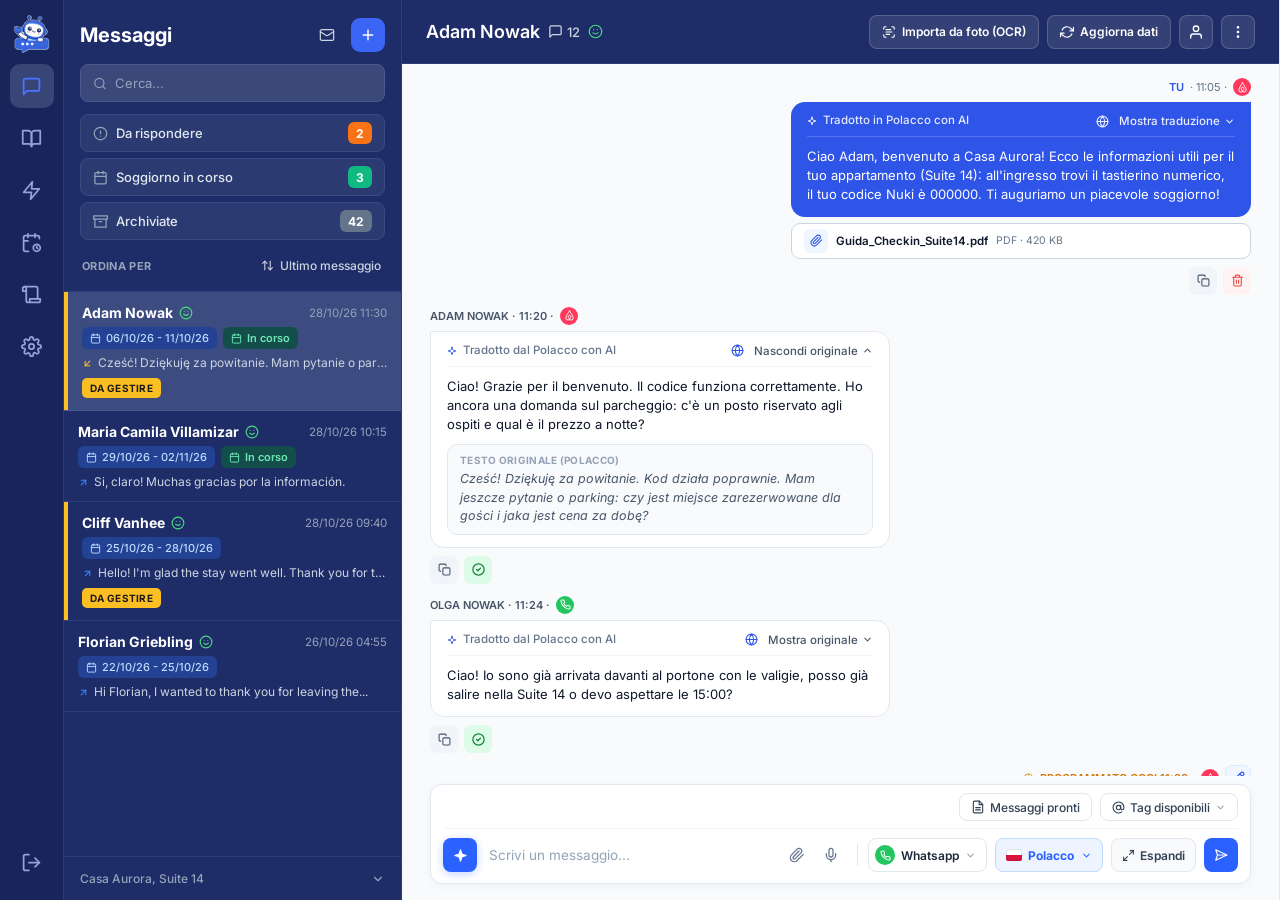
==== poc-antigravity-demo-standalone.html @ a0314c86 "Update mobile color system (dark navy headers + light lists + blue accents)" ====
<!DOCTYPE html>
<html lang="it">
<head>
  <meta charset="UTF-8" />
  <meta name="viewport" content="width=device-width, initial-scale=1.0" />
  <title>POC Antigravity · AI sui Messaggi (Fase 2) — Demo Figma 1:1</title>
  <link rel="preconnect" href="https://fonts.googleapis.com">
  <link rel="preconnect" href="https://fonts.gstatic.com" crossorigin>
  <link href="https://fonts.googleapis.com/css2?family=Inter:wght@400;500;600;700&display=swap" rel="stylesheet">
  <style>
:root {
  --font-sans: 'Inter', -apple-system, BlinkMacSystemFont, "Segoe UI", Roboto, sans-serif;
}

* {
  box-sizing: border-box;
  margin: 0;
  padding: 0;
  scrollbar-width: thin;
  scrollbar-color: rgba(148, 163, 184, 0.35) transparent;
}

*::-webkit-scrollbar {
  width: 5px;
  height: 5px;
}

*::-webkit-scrollbar-track {
  background: transparent;
}

*::-webkit-scrollbar-thumb {
  background: rgba(148, 163, 184, 0.35);
  border-radius: 999px;
}

*::-webkit-scrollbar-thumb:hover {
  background: rgba(148, 163, 184, 0.55);
}

body {
  font-family: var(--font-sans);
  background-color: #0F172A;
  color: #0F172A;
  height: 100vh;
  display: flex;
  flex-direction: column;
  overflow: hidden;
  -webkit-font-smoothing: antialiased;
}

button, input, textarea {
  font-family: inherit;
}

/* Top Demo Switcher Bar */
.demo-bar {
  height: 40px;
  background: #0B1120;
  border-bottom: 1px solid #1E293B;
  display: flex;
  align-items: center;
  justify-content: space-between;
  padding: 0 16px;
  color: #F8FAFC;
  font-size: 12px;
  flex-shrink: 0;
  z-index: 100;
}

.demo-bar-group {
  display: flex;
  align-items: center;
  gap: 8px;
}

.demo-seg {
  display: flex;
  background: #1E293B;
  padding: 2px;
  border-radius: 6px;
  gap: 2px;
}

.demo-btn {
  border: none;
  background: transparent;
  color: #94A3B8;
  font-size: 11px;
  font-weight: 600;
  padding: 4px 10px;
  border-radius: 5px;
  cursor: pointer;
  transition: all 0.15s;
}

.demo-btn:hover {
  color: #FFFFFF;
}

.demo-btn.active {
  background: #2457E6;
  color: #FFFFFF;
}

/* Main Stage */
.stage {
  flex: 1;
  display: flex;
  align-items: center;
  justify-content: center;
  background: #F8FAFC;
  overflow: hidden;
}

.stage.mobile-mode {
  background: #0F172A;
  padding: 16px;
}

/* Desktop Shell (100% faithful to 1919x911 Figma Frame) */
.figma-desktop {
  width: 100%;
  height: 100%;
  background: #FFFFFF;
  display: flex;
  flex-direction: row;
  overflow: hidden;
}

.stage.mobile-mode .figma-desktop {
  display: none;
}

/* Mobile Shell (390x844 exact Figma Frame) */
.figma-mobile {
  display: none;
  width: 390px;
  height: 844px;
  max-height: calc(100vh - 64px);
  background: #FFFFFF;
  border-radius: 24px;
  box-shadow: 0 24px 60px rgba(0, 0, 0, 0.5);
  overflow: hidden;
  flex-direction: column;
  border: 6px solid #1E293B;
  position: relative;
}

.stage.mobile-mode .figma-mobile {
  display: flex;
}

@media (max-width: 960px) {
  .demo-bar {
    padding: 0 10px;
  }
  .demo-bar-title {
    display: none;
  }
  .stage {
    background: #FFFFFF;
    padding: 0 !important;
  }
  .figma-desktop {
    display: none !important;
  }
  .figma-mobile {
    display: flex !important;
    width: 100%;
    height: 100%;
    max-height: none;
    border-radius: 0;
    border: none;
    box-shadow: none;
  }
}

/* =========================================================
   LEFT NAVIGATION RAIL (64px, #121C4E)
   ========================================================= */
.nav-rail {
  width: 64px;
  height: 100%;
  background: #18255B;
  border-right: 1px solid #2C3B75;
  padding: 12px 8px 16px 8px;
  display: flex;
  flex-direction: column;
  align-items: center;
  gap: 8px;
  flex-shrink: 0;
}

.nav-logo-box {
  width: 48px;
  height: 44px;
  display: flex;
  align-items: center;
  justify-content: center;
}

.nav-logo-img {
  width: 38px;
  height: 38px;
  object-fit: contain;
  display: block;
}

.nav-item {
  width: 44px;
  height: 44px;
  border-radius: 10px;
  border: 1px solid transparent;
  background: transparent;
  color: #93A2D8;
  display: flex;
  align-items: center;
  justify-content: center;
  cursor: pointer;
  transition: all 0.15s;
}

.nav-item:hover {
  background: rgba(255, 255, 255, 0.08);
  color: #FFFFFF;
}

.nav-item.active {
  background: #374577;
  border-color: transparent;
  color: #4D73FF;
}

.nav-spacer {
  flex: 1;
}

/* =========================================================
   COLUMN 1: LISTA MESSAGGI (338px / 312px, #1E2C68 PALETTE)
   ========================================================= */
.col-lista,
#mobScreenInbox {
  background: #1E2C68;
}

.col-lista {
  width: 338px;
  height: 100%;
  background: #1E2C68;
  border-right: 1px solid #2E3E7A;
  display: flex;
  flex-direction: column;
  flex-shrink: 0;
}

.header-lista {
  padding: 18px 16px 14px 16px;
  background: #1E2C68;
  border-bottom: 1px solid #2E3E7A;
  display: flex;
  flex-direction: column;
  gap: 12px;
  flex-shrink: 0;
}

.titolo-azioni {
  display: flex;
  align-items: center;
  gap: 8px;
}

.titolo-lista {
  font-size: 20px;
  font-weight: 700;
  color: #FFFFFF;
  flex: 1;
}

.btn-scarica-msg {
  width: 32px;
  height: 32px;
  border-radius: 8px;
  background: transparent;
  border: none;
  color: #CBD5E1;
  display: flex;
  align-items: center;
  justify-content: center;
  cursor: pointer;
  transition: all 0.15s;
}

.btn-scarica-msg:hover {
  background: rgba(255, 255, 255, 0.08);
  color: #FFFFFF;
}

.btn-nuovo-msg {
  width: 34px;
  height: 34px;
  border-radius: 9px;
  background: #3B66F5;
  border: none;
  color: #FFFFFF;
  display: flex;
  align-items: center;
  justify-content: center;
  cursor: pointer;
  transition: background 0.15s;
}

.btn-nuovo-msg:hover {
  background: #4C75FF;
}

.ricerca-box {
  height: 38px;
  background: #3A497A;
  border: 1px solid #4A5A8C;
  border-radius: 8px;
  padding: 0 12px;
  display: flex;
  align-items: center;
  gap: 8px;
  color: #94A3B8;
}

.ricerca-box input {
  border: none;
  background: transparent;
  outline: none;
  font-size: 13px;
  color: #F8FAFC;
  width: 100%;
}

.ricerca-box input::placeholder {
  color: #94A3B8;
}

.cartelle-stato {
  display: flex;
  flex-direction: column;
  gap: 6px;
}

.cartella-row {
  height: 38px;
  border-radius: 8px;
  padding: 0 12px;
  display: flex;
  align-items: center;
  gap: 8px;
  cursor: pointer;
  border: 1px solid #3A4B83;
  background: #2B3B72;
  color: #E2E8F0;
  width: 100%;
  text-align: left;
  transition: background 0.15s, border-color 0.15s;
}

.cartella-row svg {
  color: #94A3B8;
  flex-shrink: 0;
}

.cartella-row.in-corso {
  background: #2B3B72;
  border-color: #3A4B83;
  color: #E2E8F0;
}

.cartella-row.archiviate {
  background: #2B3B72;
  border-color: #3A4B83;
  color: #E2E8F0;
}

.cartella-row:hover {
  background: #33447E;
  border-color: #495B96;
}

.cartella-lbl {
  font-size: 13px;
  font-weight: 500;
  color: #E2E8F0;
  flex: 1;
}

.cartella-pill-amber {
  height: 22px;
  padding: 0 8px;
  border-radius: 6px;
  background: #F97316;
  color: #FFFFFF;
  font-size: 12px;
  font-weight: 700;
  display: inline-flex;
  align-items: center;
}

.cartella-pill-white {
  height: 22px;
  padding: 0 8px;
  border-radius: 6px;
  background: #10B981;
  color: #FFFFFF;
  font-size: 12px;
  font-weight: 700;
  display: inline-flex;
  align-items: center;
}

.cartella-pill-orange {
  height: 22px;
  padding: 0 8px;
  border-radius: 6px;
  background: #64748B;
  color: #FFFFFF;
  font-size: 12px;
  font-weight: 700;
  display: inline-flex;
  align-items: center;
}

.riga-ordina {
  display: flex;
  align-items: center;
  justify-content: space-between;
  gap: 6px;
  padding: 2px 2px 0 2px;
  color: #CBD5E1;
  position: relative;
}

.lbl-ordina {
  font-size: 11px;
  font-weight: 700;
  letter-spacing: 0.03em;
  color: #94A3B8;
  flex: 1;
}

.sort-dropdown-wrap {
  position: relative;
  display: inline-flex;
  align-items: center;
}

.sort-trigger-btn {
  display: inline-flex;
  align-items: center;
  gap: 6px;
  padding: 4px 8px;
  margin-right: -6px;
  border-radius: 6px;
  border: none;
  background: transparent;
  color: #CBD5E1;
  font-family: inherit;
  cursor: pointer;
  transition: background 0.15s ease, color 0.15s ease;
}

.sort-trigger-btn:hover {
  background: rgba(255, 255, 255, 0.08);
  color: #FFFFFF;
}

.sort-trigger-btn.open {
  background: #2563EB;
  color: #FFFFFF;
}

.sort-trigger-btn.open .val-ordina {
  color: #FFFFFF;
}

.val-ordina {
  font-size: 12px;
  font-weight: 500;
  color: inherit;
}

.sort-dropdown-menu {
  position: absolute;
  top: calc(100% + 6px);
  right: -6px;
  min-width: 196px;
  background: #FFFFFF;
  border-radius: 10px;
  padding: 6px;
  box-shadow: 0 10px 25px rgba(15, 23, 42, 0.25), 0 2px 6px rgba(15, 23, 42, 0.12);
  display: none;
  flex-direction: column;
  gap: 2px;
  z-index: 80;
}

.sort-dropdown-menu.open {
  display: flex;
}

.sort-dropdown-item {
  display: flex;
  align-items: center;
  gap: 10px;
  width: 100%;
  padding: 8px 10px;
  border: none;
  border-radius: 7px;
  background: transparent;
  color: #1E293B;
  font-family: inherit;
  font-size: 13px;
  font-weight: 500;
  text-align: left;
  cursor: pointer;
  transition: background 0.12s ease;
}

.sort-dropdown-item:hover {
  background: #F1F5F9;
}

.sort-dropdown-item.active {
  background: #F8FAFC;
  font-weight: 600;
}

.sort-item-icon {
  flex-shrink: 0;
}

/* Elenco Conversazioni */
.elenco-conv {
  flex: 1;
  overflow-y: auto;
  display: flex;
  flex-direction: column;
  background: #1E2C68;
  scrollbar-width: thin;
  scrollbar-color: rgba(148, 163, 184, 0.35) transparent;
}

.elenco-conv::-webkit-scrollbar {
  width: 5px;
}

.elenco-conv::-webkit-scrollbar-track {
  background: transparent;
}

.elenco-conv::-webkit-scrollbar-thumb {
  background: rgba(148, 163, 184, 0.35);
  border-radius: 999px;
}

.elenco-conv::-webkit-scrollbar-thumb:hover {
  background: rgba(203, 213, 225, 0.52);
}

.conv-item {
  display: flex;
  flex-direction: row;
  background: #1E2C68;
  border-bottom: 1px solid #2E3E7A;
  cursor: pointer;
  transition: background 0.12s;
}

.conv-item:hover {
  background: #283772;
}

.conv-item.selected {
  background: #3C4B80;
  border-bottom-color: #485991;
}

.conv-item.linked {
  background: #19265C;
}

.conv-item.linked:hover {
  background: #24336C;
}

.conv-item.linked.selected {
  background: #3C4B80;
}

.barra-accento {
  width: 4px;
  background: #3B63FB;
  flex-shrink: 0;
}

.barra-accento.gialla {
  background: #FBBF24;
}

.conv-attesa-row {
  display: flex;
  align-items: center;
  margin-top: 2px;
}

.pill-attesa-risposta {
  display: inline-flex;
  align-items: center;
  height: 20px;
  padding: 0 8px;
  border-radius: 5px;
  background: #FBBF24;
  color: #1E1B18;
  font-size: 10px;
  font-weight: 700;
  letter-spacing: 0.03em;
  text-transform: uppercase;
  white-space: nowrap;
}

.conv-body {
  flex: 1;
  padding: 12px 14px;
  display: flex;
  flex-direction: column;
  gap: 6px;
  min-width: 0;
}

.conv-top {
  display: flex;
  align-items: center;
  justify-content: space-between;
  gap: 8px;
}

.conv-nome-wrap {
  display: flex;
  align-items: center;
  gap: 6px;
  min-width: 0;
  flex: 1;
}

.conv-nome {
  font-size: 14px;
  font-weight: 700;
  color: #FFFFFF;
  white-space: nowrap;
  overflow: hidden;
  text-overflow: ellipsis;
}

.conv-sent-face {
  display: inline-flex;
  align-items: center;
  justify-content: center;
  color: #4ADE80;
  flex-shrink: 0;
}

.conv-sent-face svg {
  width: 14px;
  height: 14px;
}

.hdr-sentiment-face {
  display: inline-flex;
  align-items: center;
  justify-content: center;
  color: #16A34A;
  flex-shrink: 0;
}

.hdr-sentiment-face svg {
  width: 15px;
  height: 15px;
}

.conv-item.linked .conv-nome {
  font-size: 13px;
  font-weight: 600;
  color: #E2E8F0;
}

.conv-data {
  font-size: 11.5px;
  color: #94A3B8;
  flex-shrink: 0;
}

.conv-badges {
  display: flex;
  flex-wrap: wrap;
  align-items: center;
  gap: 6px;
}

.pill {
  height: 22px;
  padding: 0 8px;
  border-radius: 6px;
  font-size: 11px;
  font-weight: 600;
  display: inline-flex;
  align-items: center;
  gap: 5px;
  white-space: nowrap;
}

.pill.date {
  background: #244293;
  color: #BFDBFE;
  font-weight: 500;
}

.pill.checkin {
  background: #134E4A;
  color: #6EE7B7;
}

.pill.dagestire {
  background: #4E3820;
  color: #FCD34D;
  padding: 0 7px;
}

.pill.prio {
  background: #4E3820;
  color: #FCD34D;
  padding: 0 7px;
}

.pill.bozza {
  background: #1E3A8A;
  color: #93C5FD;
  padding: 0 7px;
}

.conv-prev {
  font-size: 12px;
  color: #CBD5E1;
  white-space: nowrap;
  overflow: hidden;
  text-overflow: ellipsis;
}

.prev-arrow {
  font-weight: 700;
  margin-right: 2px;
}

.prev-arrow.in {
  color: #FBBF24;
}

.prev-arrow.out {
  color: #3B82F6;
}

.bozza-prefix {
  color: #60A5FA;
  font-weight: 600;
  font-style: normal;
}

.bozza-preview-text {
  font-style: italic;
  color: #CBD5E1;
}

.footer-lista {
  padding: 14px 16px;
  border-top: 1px solid #2E3E7A;
  background: #1E2C68;
  color: #94A3B8;
  display: flex;
  align-items: center;
  gap: 8px;
  flex-shrink: 0;
}

.footer-struttura {
  font-size: 12px;
  font-weight: 500;
  color: #94A3B8;
  flex: 1;
}

.footer-arrivi {
  font-size: 12px;
  color: #94A3B8;
}

/* =========================================================
   COLUMN 2: THREAD CONVERSAZIONE (flex: 1, #F8FAFC)
   ========================================================= */
.col-thread {
  flex: 1;
  height: 100%;
  background: #F8FAFC;
  border-right: 1px solid #E2E8F0;
  display: flex;
  flex-direction: column;
  min-width: 0;
  position: relative;
}

.intestazione-thread {
  height: 64px;
  padding: 0 24px;
  background: #FFFFFF;
  border-bottom: 1px solid #E2E8F0;
  display: flex;
  align-items: center;
  justify-content: space-between;
  flex-shrink: 0;
}

.titolo-left {
  display: flex;
  align-items: center;
  gap: 8px;
}

.titolo-messaggi {
  font-size: 18px;
  font-weight: 600;
  color: #0F172A;
}

.contatore-msg {
  display: inline-flex;
  align-items: center;
  gap: 4px;
  font-size: 13px;
  font-weight: 500;
  color: #64748B;
}

.pill-header {
  height: 24px;
  padding: 0 10px;
  border-radius: 6px;
  font-size: 11px;
  font-weight: 600;
  display: inline-flex;
  align-items: center;
  gap: 5px;
}

.pill-header.sent {
  background: #DCF5E6;
  color: #15703D;
}

.pill-header.prio {
  background: #FFF2D6;
  color: #9A5B06;
}

.controlli-right {
  display: flex;
  align-items: center;
  gap: 8px;
}

.btn-top {
  height: 34px;
  padding: 0 12px;
  border-radius: 8px;
  border: 1px solid #E2E8F0;
  background: #FFFFFF;
  color: #1E293B;
  font-size: 12px;
  font-weight: 600;
  display: inline-flex;
  align-items: center;
  gap: 6px;
  cursor: pointer;
}

.btn-top.lang {
  background: #F8FAFC;
}

.btn-top.icon-only {
  width: 34px;
  padding: 0;
  justify-content: center;
}

/* Area Messaggi */
.area-messaggi {
  flex: 1;
  overflow-y: auto;
  padding: 14px 28px;
  display: flex;
  flex-direction: column;
  gap: 12px;
}

.blocco-msg {
  display: flex;
  flex-direction: column;
  gap: 6px;
  width: 100%;
}

.blocco-msg.host {
  align-items: flex-end;
}

.blocco-msg.guest {
  align-items: flex-start;
}

.meta-row {
  display: flex;
  align-items: center;
  gap: 6px;
  flex-wrap: wrap;
}

.meta-tu {
  font-size: 11px;
  font-weight: 600;
  color: #2E54E8;
}

.meta-ospite {
  font-size: 11px;
  font-weight: 600;
  color: #475569;
}

.meta-ora {
  font-size: 11px;
  color: #64748B;
}

.meta-ch {
  font-size: 11px;
  font-weight: 600;
  color: #64748B;
  display: inline-flex;
  align-items: center;
}

.meta-ch .bc-ch-circle {
  width: 18px;
  height: 18px;
}

.pill-msg {
  height: 20px;
  padding: 0 8px;
  border-radius: 6px;
  font-size: 10px;
  font-weight: 600;
  display: inline-flex;
  align-items: center;
  gap: 4px;
}

.pill-msg.cordiale {
  background: #EEF2FF;
  color: #2457E6;
}

.pill-msg.positivo {
  background: #DCF5E6;
  color: #15703D;
}

.pill-msg.tag-ai {
  background: #EEF2FF;
  border: 1px solid #C7D2FE;
  color: #2457E6;
}

.pill-msg.tag-man {
  background: #F1F5F9;
  border: 1px solid #CBD5E1;
  color: #475569;
  cursor: pointer;
}

.pill-msg.add-tag {
  background: #FFFFFF;
  border: 1px solid #CBD5E1;
  color: #64748B;
  padding: 0 7px;
  cursor: pointer;
}

/* Bolla Blu Host (fluida su monitor grandi) */
.bolla-blu-host {
  width: clamp(400px, 56%, 560px);
  max-width: 82%;
  padding: 12px 16px;
  background: #2E54E8;
  color: #FFFFFF;
  font-size: 13px;
  line-height: 1.48;
  border-radius: 14px 0px 14px 14px;
  display: flex;
  flex-direction: column;
  gap: 10px;
}

.bubble-main-text {
  font-size: 13px;
  line-height: 1.48;
}

/* Barra Traduzione Interna alla Bubble (Ospite / Host / Programmato) */
.bubble-trad-bar {
  display: flex;
  align-items: center;
  justify-content: space-between;
  gap: 8px;
  padding-bottom: 8px;
  font-size: 11.5px;
  line-height: 1.2;
}

.bubble-trad-bar.guest,
.bubble-trad-bar.sched {
  border-bottom: 1px solid #F1F5F9;
  color: #64748B;
}

.bubble-trad-bar.host {
  border-bottom: 1px solid rgba(255, 255, 255, 0.18);
  color: rgba(255, 255, 255, 0.88);
}

.bubble-trad-bar-left {
  display: inline-flex;
  align-items: center;
  gap: 6px;
  font-weight: 500;
  min-width: 0;
}

.bubble-trad-sparkle {
  display: inline-flex;
  align-items: center;
  justify-content: center;
  flex-shrink: 0;
}

.bubble-trad-sparkle.guest {
  color: #2E54E8;
}

.bubble-trad-bar.host .bubble-trad-sparkle {
  color: #FFFFFF;
}

.bubble-trad-icon-trigger {
  position: relative;
  display: inline-flex;
  align-items: center;
  gap: 4px;
  padding: 3px 6px;
  border-radius: 6px;
  cursor: pointer;
  transition: background 0.15s ease;
  outline: none;
}

.bubble-trad-icon-trigger.guest {
  color: #2E54E8;
  background: #EEF2FF;
}

.bubble-trad-icon-trigger.guest:hover {
  background: #E0E7FF;
}

.bubble-trad-icon-trigger.host {
  color: #FFFFFF;
  background: rgba(255, 255, 255, 0.16);
}

.bubble-trad-icon-trigger.host:hover {
  background: rgba(255, 255, 255, 0.24);
}

.bubble-trad-lang-ico {
  display: inline-flex;
  align-items: center;
  justify-content: center;
}

.bubble-trad-lang-ico svg {
  width: 13px;
  height: 13px;
}

.bubble-trad-tooltip {
  position: absolute;
  bottom: calc(100% + 7px);
  left: 0;
  white-space: nowrap;
  padding: 5px 10px;
  border-radius: 7px;
  background: #0F172A;
  color: #FFFFFF;
  font-size: 11.5px;
  font-weight: 500;
  line-height: 1.2;
  box-shadow: 0 6px 16px rgba(15, 23, 42, 0.22);
  opacity: 0;
  visibility: hidden;
  transform: translateY(3px);
  transition: opacity 0.15s ease, transform 0.15s ease, visibility 0.15s ease;
  pointer-events: none;
  z-index: 40;
}

.bubble-trad-tooltip::after {
  content: '';
  position: absolute;
  top: 100%;
  left: 12px;
  border-width: 4px;
  border-style: solid;
  border-color: #0F172A transparent transparent transparent;
}

.bubble-trad-icon-trigger:hover .bubble-trad-tooltip,
.bubble-trad-icon-trigger:focus .bubble-trad-tooltip {
  opacity: 1;
  visibility: visible;
  transform: translateY(0);
}

.bubble-trad-bar-right {
  display: inline-flex;
  align-items: center;
  gap: 10px;
  flex-shrink: 0;
}

.bubble-trad-lang-btn {
  display: inline-flex;
  align-items: center;
  gap: 4px;
  background: transparent;
  border: none;
  padding: 0;
  font-size: 11.5px;
  font-weight: 600;
  cursor: pointer;
}

.bubble-trad-lang-btn.guest {
  color: #2E54E8;
}

.bubble-trad-lang-btn.host {
  color: #FFFFFF;
  opacity: 0.92;
}

.bubble-trad-lang-btn:hover {
  text-decoration: underline;
}

.bubble-trad-toggle-btn {
  display: inline-flex;
  align-items: center;
  gap: 4px;
  background: transparent;
  border: none;
  padding: 0;
  font-size: 11.5px;
  font-weight: 500;
  cursor: pointer;
}

.bubble-trad-toggle-btn.guest {
  color: #475569;
}

.bubble-trad-toggle-btn.guest:hover {
  color: #0F172A;
}

.bubble-trad-toggle-btn.host {
  color: rgba(255, 255, 255, 0.9);
}

.bubble-trad-toggle-btn.host:hover {
  color: #FFFFFF;
}

/* Box interno Testo Originale / Traduzione dentro la Bubble */
.bubble-trad-box {
  border-radius: 10px;
  padding: 9px 12px;
  display: flex;
  flex-direction: column;
  gap: 4px;
}

.bubble-trad-box.guest {
  background: #F8FAFC;
  border: 1px solid #E2E8F0;
}

.bubble-trad-box.host {
  background: rgba(255, 255, 255, 0.13);
  border: 1px solid rgba(255, 255, 255, 0.22);
}

.bubble-trad-box-lbl {
  font-size: 10px;
  font-weight: 700;
  letter-spacing: 0.03em;
  text-transform: uppercase;
}

.bubble-trad-box.guest .bubble-trad-box-lbl {
  color: #94A3B8;
}

.bubble-trad-box.host .bubble-trad-box-lbl {
  color: rgba(255, 255, 255, 0.78);
}

.bubble-trad-box-txt {
  font-size: 12.5px;
  line-height: 1.45;
  font-style: italic;
}

.bubble-trad-box.guest .bubble-trad-box-txt {
  color: #475569;
}

.bubble-trad-box.host .bubble-trad-box-txt {
  color: rgba(255, 255, 255, 0.95);
}

/* Card Allegato Host */
.card-allegato-host {
  width: clamp(400px, 56%, 560px);
  max-width: 82%;
  height: 36px;
  padding: 0 12px;
  background: #FFFFFF;
  border: 1px solid #CBD5E1;
  border-radius: 9px;
  display: flex;
  align-items: center;
  gap: 8px;
}

.icona-file-box {
  width: 24px;
  height: 24px;
  border-radius: 6px;
  background: #EFF6FF;
  color: #2E54E8;
  display: flex;
  align-items: center;
  justify-content: center;
  flex-shrink: 0;
}

.info-allegato {
  display: flex;
  align-items: center;
  gap: 8px;
  flex: 1;
  min-width: 0;
}

.nome-file {
  font-size: 11.5px;
  font-weight: 600;
  color: #0F172A;
  white-space: nowrap;
  overflow: hidden;
  text-overflow: ellipsis;
}

.meta-file {
  font-size: 10.5px;
  color: #64748B;
  flex-shrink: 0;
}

.btn-scarica-pill {
  height: 22px;
  padding: 0 8px;
  border-radius: 6px;
  background: #F1F5F9;
  color: #334155;
  font-size: 10.5px;
  font-weight: 600;
  border: none;
  cursor: pointer;
  flex-shrink: 0;
}

/* Bolla Bianca Ospite */
.bolla-bianca-ospite {
  width: clamp(400px, 56%, 560px);
  max-width: 82%;
  padding: 12px 16px;
  background: #FFFFFF;
  border: 1px solid #E2E8F0;
  border-radius: 0px 14px 14px 14px;
  display: flex;
  flex-direction: column;
  gap: 10px;
}

.player-audio {
  height: 36px;
  padding: 0 10px;
  background: #F8FAFC;
  border: 1px solid #E2E8F0;
  border-radius: 8px;
  display: flex;
  align-items: center;
  gap: 10px;
}

.btn-play-audio {
  width: 24px;
  height: 24px;
  border-radius: 6px;
  background: #2E54E8;
  color: #FFFFFF;
  border: none;
  display: flex;
  align-items: center;
  justify-content: center;
  cursor: pointer;
  flex-shrink: 0;
}

.waveform-bars {
  flex: 1;
  height: 20px;
  display: flex;
  align-items: center;
  gap: 3px;
}

.w-bar {
  width: 3px;
  border-radius: 2px;
}

.durata-vocale {
  font-size: 11px;
  font-weight: 600;
  color: #475569;
}

.speed-pill {
  height: 20px;
  padding: 0 6px;
  border-radius: 4px;
  background: #E2E8F0;
  color: #334155;
  font-size: 10px;
  font-weight: 600;
  display: inline-flex;
  align-items: center;
}

.header-trascrizione {
  display: flex;
  align-items: center;
  gap: 5px;
  font-size: 10px;
  font-weight: 600;
  color: #4F46E5;
}

.testo-ospite-orig {
  font-size: 13px;
  color: #0F172A;
  line-height: 1.48;
}

/* Blocco Msg 3 Programmato */
.bolla-programmata {
  width: clamp(400px, 56%, 560px);
  max-width: 82%;
  padding: 12px 16px;
  background: #FFFFFF;
  border: 1px solid #C7D2FE;
  border-radius: 14px 0px 14px 14px;
  font-size: 13px;
  color: #1E293B;
  line-height: 1.48;
  display: flex;
  flex-direction: column;
  gap: 10px;
}

.msg-bottom-actions {
  display: flex;
  align-items: center;
  gap: 6px;
  margin-top: 2px;
}

.btn-msg-action {
  width: 28px;
  height: 28px;
  border-radius: 7px;
  border: none;
  background: transparent;
  display: inline-flex;
  align-items: center;
  justify-content: center;
  cursor: pointer;
  padding: 0;
  transition: background 0.15s ease, color 0.15s ease;
}

.btn-msg-action.copy {
  background: #F1F5F9;
  color: #475569;
}

.btn-msg-action.copy:hover {
  background: #E2E8F0;
  color: #334155;
}

.btn-msg-action.read-toggle {
  background: #DCFCE7;
  color: #15803D;
}

.btn-msg-action.read-toggle:hover {
  background: #BBF7D0;
  color: #166534;
}

.btn-msg-action.read-pill {
  width: auto;
  height: 24px;
  padding: 0 9px;
  border-radius: 6px;
  background: #ECFDF5;
  color: #15803D;
  font-size: 12px;
  font-weight: 500;
  gap: 5px;
}

.btn-msg-action.read-pill:hover {
  background: #DCFCE7;
  color: #166534;
}

.btn-msg-action.delete {
  background: #FEF2F2;
  color: #EF4444;
}

.btn-msg-action.delete:hover {
  background: #FEE2E2;
  color: #DC2626;
}

/* =========================================================
   COLUMN 3: PANNELLO AI · SIDER DESTRO (395px -> 470px su monitor grandi)
   ========================================================= */
.col-sider-ai {
  width: clamp(400px, 27vw, 470px);
  height: 100%;
  background: #FFFFFF;
  display: flex;
  flex-direction: column;
  flex-shrink: 0;
  overflow-y: auto;
}

.sider-section {
  padding: 12px 20px;
  border-bottom: 1px solid #E2E8F0;
  display: flex;
  flex-direction: column;
  gap: 8px;
  flex-shrink: 0;
}

.sider-sec-header {
  display: flex;
  align-items: center;
  gap: 12px;
  cursor: pointer;
  user-select: none;
  padding: 2px 4px;
  margin: -2px -4px;
  border-radius: 8px;
  transition: background 0.12s;
}

.sider-sec-header:hover {
  background: #F8FAFC;
}

.icon-badge {
  width: 36px;
  height: 36px;
  border-radius: 8px;
  display: flex;
  align-items: center;
  justify-content: center;
  flex-shrink: 0;
}

.icon-badge.sm {
  width: 32px;
  height: 32px;
}

.icon-badge.indigo {
  background: #EEF2FF;
  color: #4F46E5;
}

.icon-badge.amber {
  background: #FEF3C7;
  color: #9A5B06;
}

.icon-badge.sky {
  background: #E0F2FE;
  color: #0284C7;
}

.sec-texts {
  flex: 1;
  min-width: 0;
  display: flex;
  flex-direction: column;
  gap: 2px;
}

.sec-title {
  font-size: 12px;
  font-weight: 600;
  color: #1E293B;
}

.sec-sub {
  font-size: 12px;
  color: #64748B;
  white-space: nowrap;
  overflow: hidden;
  text-overflow: ellipsis;
}

.pill-conferma {
  height: 24px;
  padding: 0 10px;
  border-radius: 6px;
  background: #FEF3C7;
  color: #D97706;
  font-size: 11px;
  font-weight: 600;
  display: inline-flex;
  align-items: center;
}

.pill-green {
  height: 22px;
  padding: 0 8px;
  border-radius: 6px;
  background: #DCFCE7;
  color: #15803D;
  font-size: 11px;
  font-weight: 600;
  display: inline-flex;
  align-items: center;
}

.pill-sky {
  height: 24px;
  padding: 0 10px;
  border-radius: 6px;
  background: #E0F2FE;
  color: #0284C7;
  font-size: 12px;
  font-weight: 600;
  display: inline-flex;
  align-items: center;
}

/* Card Riassunto Consegne (#F8FAFC) */
.card-riassunto-consegne {
  padding: 12px 14px;
  background: #F8FAFC;
  border: 1px solid #E2E8F0;
  border-radius: 10px;
  display: flex;
  flex-direction: column;
  gap: 8px;
}

.riga-motivo {
  font-size: 12.5px;
  font-weight: 600;
  color: #0F172A;
  line-height: 1.4;
}

.riga-contesto {
  display: flex;
  align-items: center;
  gap: 6px;
  font-size: 11.5px;
  color: #64748B;
  line-height: 1.35;
}

.contesto-icon {
  display: inline-flex;
  align-items: center;
  justify-content: center;
  color: #4F46E5;
  flex-shrink: 0;
}

.pill-azione-suggerita {
  height: 30px;
  padding: 0 10px;
  margin-top: 2px;
  background: #EEF2FF;
  border: 1px solid #E0E7FF;
  border-radius: 7px;
  color: #4F46E5;
  font-size: 11.5px;
  font-weight: 600;
  display: flex;
  align-items: center;
  justify-content: space-between;
  gap: 8px;
  cursor: pointer;
  transition: all 0.15s ease;
}

.pill-azione-suggerita:hover {
  background: #E0E7FF;
  border-color: #C7D2FE;
  color: #4338CA;
}

.pill-azione-left {
  display: flex;
  align-items: center;
  gap: 6px;
  min-width: 0;
  overflow: hidden;
  text-overflow: ellipsis;
  white-space: nowrap;
}

.pill-azione-arrow {
  display: inline-flex;
  align-items: center;
  opacity: 0.75;
  flex-shrink: 0;
  transition: transform 0.15s ease, opacity 0.15s ease;
}

.pill-azione-suggerita:hover .pill-azione-arrow {
  transform: translateX(2px);
  opacity: 1;
}

.div-card {
  height: 1px;
  background: #E2E8F0;
  margin: 2px 0;
}

.riga-autonomia {
  display: flex;
  align-items: center;
  justify-content: space-between;
  gap: 8px;
  font-size: 11px;
  font-weight: 500;
  color: #475569;
}

.autonomia-meta {
  display: flex;
  align-items: center;
  gap: 6px;
  min-width: 0;
}

.badge-autonomia-pct {
  padding: 2px 6px;
  background: #E2E8F0;
  color: #334155;
  border-radius: 4px;
  font-size: 10.5px;
  font-weight: 600;
  letter-spacing: 0.01em;
}

.autonomia-sub {
  color: #64748B;
  font-size: 11px;
  white-space: nowrap;
  overflow: hidden;
  text-overflow: ellipsis;
}

.autonomia-toggle-wrap {
  display: flex;
  align-items: center;
  gap: 6px;
  color: #64748B;
  cursor: pointer;
  user-select: none;
  flex-shrink: 0;
}

.switch-off {
  width: 30px;
  height: 18px;
  background: #CBD5E1;
  border-radius: 999px;
  padding: 2px;
  display: flex;
  align-items: center;
  cursor: pointer;
  transition: background 0.15s;
}

.switch-off.on {
  background: #2457E6;
  justify-content: flex-end;
}

.switch-thumb {
  width: 14px;
  height: 14px;
  background: #FFFFFF;
  border-radius: 999px;
}

.riga-fonti-kb {
  padding: 6px 10px;
  background: #F8FAFC;
  border: 1px solid #E2E8F0;
  border-radius: 6px;
  display: flex;
  align-items: center;
  justify-content: space-between;
  gap: 6px;
}

.txt-fonte-kb {
  font-size: 11px;
  font-weight: 600;
  color: #475569;
}

.btn-nuova-faq {
  height: 20px;
  padding: 0 6px;
  background: #FFFFFF;
  border: 1px solid #BBF7D0;
  border-radius: 6px;
  color: #15803D;
  font-size: 10px;
  font-weight: 600;
  cursor: pointer;
}

/* Lista Messaggi Pronti (Cards MP) */
.lista-mp-wrap {
  display: flex;
  gap: 6px;
}

.colonna-cards-mp {
  flex: 1;
  display: flex;
  flex-direction: column;
  gap: 6px;
  max-height: 168px;
  overflow-y: auto;
  padding-right: 4px;
}

.card-mp {
  min-height: 36px;
  padding: 6px 12px;
  background: #FFFFFF;
  border: 1px solid #FDE68A;
  border-radius: 8px;
  display: flex;
  align-items: center;
  gap: 8px;
  font-size: 12px;
  font-weight: 500;
  color: #78350F;
  cursor: pointer;
  transition: background 0.12s, border-color 0.12s;
  flex-shrink: 0;
}

.card-mp:hover {
  background: #FFFBEB;
  border-color: #F59E0B;
}

.dot-amber {
  width: 7px;
  height: 7px;
  border-radius: 999px;
  background: #F59E0B;
  flex-shrink: 0;
}

.scrollbar-mp {
  width: 4px;
  height: 74px;
  background: #F1F5F9;
  border-radius: 999px;
  display: flex;
  flex-direction: column;
}

.thumb-mp {
  width: 4px;
  height: 36px;
  background: #CBD5E1;
  border-radius: 999px;
}

/* Chip Tag Risolti */
.chip-tag-row {
  display: flex;
  flex-wrap: wrap;
  gap: 6px;
}

.chip-pms {
  height: 24px;
  padding: 0 8px;
  background: #F0F9FF;
  border: 1px solid #BAE6FD;
  border-radius: 6px;
  color: #0369A1;
  font-size: 11px;
  font-weight: 500;
  display: inline-flex;
  align-items: center;
  cursor: pointer;
}

.chip-pms:hover {
  background: #E0F2FE;
}

/* Sezione Modifica Risposta (Frame A & B) */
.sezione-modifica {
  flex: 1 0 auto;
  padding: 14px 20px;
  display: flex;
  flex-direction: column;
  gap: 10px;
  flex-shrink: 0;
}

.header-modifica {
  display: flex;
  align-items: center;
  gap: 6px;
  min-height: 32px;
}

.header-modifica-title {
  display: flex;
  align-items: center;
  gap: 7px;
  flex: 1;
  min-width: 0;
  cursor: pointer;
  user-select: none;
}

.lbl-modifica {
  font-size: 13.5px;
  font-weight: 600;
  color: #1E293B;
  white-space: nowrap;
  overflow: hidden;
  text-overflow: ellipsis;
}

.chevron-modifica {
  color: #64748B;
  display: inline-flex;
  align-items: center;
  justify-content: center;
  cursor: pointer;
  padding: 4px;
  flex-shrink: 0;
}

.switch-modalita-editor {
  width: 100%;
  height: 32px;
  padding: 3px;
  background: #F1F5F9;
  border-radius: 8px;
  display: flex;
  align-items: center;
  gap: 4px;
}

.tab-modalita {
  flex: 1;
  height: 26px;
  padding: 0 6px;
  border-radius: 6px;
  border: none;
  background: transparent;
  font-size: 11px;
  font-weight: 500;
  color: #64748B;
  cursor: pointer;
  display: inline-flex;
  align-items: center;
  justify-content: center;
  white-space: nowrap;
  transition: all 0.14s ease;
}

.tab-modalita:hover {
  color: #1E293B;
}

.tab-modalita.active {
  background: #FFFFFF;
  color: #1E293B;
  font-weight: 600;
  box-shadow: 0 1px 2px rgba(15, 23, 42, 0.06);
}

.figma-mobile .switch-modalita-editor {
  height: 36px;
}

.figma-mobile .tab-modalita {
  height: 30px;
  font-size: 11.5px;
}

/* Box Azioni Generazione (Frame A) */
.box-azioni-gen {
  flex: 1;
  padding: 14px;
  background: #FFFFFF;
  border: 1px solid #E2E8F0;
  border-radius: 12px;
  display: flex;
  flex-direction: column;
  align-items: center;
  justify-content: center;
  gap: 8px;
}

.desc-gen {
  font-size: 13px;
  color: #64748B;
  text-align: center;
}

.btn-gen {
  width: 100%;
  height: 36px;
  border-radius: 8px;
  border: none;
  font-size: 13px;
  font-weight: 600;
  display: flex;
  align-items: center;
  justify-content: center;
  gap: 8px;
  cursor: pointer;
}

.btn-gen.primary {
  background: #2E54E8;
  color: #FFFFFF;
}

.btn-gen.sky {
  background: #0EA5E9;
  color: #FFFFFF;
}

.btn-gen.outline {
  background: #FFFFFF;
  border: 1px solid #E2E8F0;
  color: #1E293B;
}

.riga-vocale-allegati {
  width: 100%;
  display: flex;
  gap: 8px;
}

.btn-half {
  flex: 1;
  height: 36px;
  background: #F8FAFC;
  border: 1px solid #CBD5E1;
  border-radius: 8px;
  color: #1E293B;
  font-size: 12px;
  font-weight: 600;
  display: flex;
  align-items: center;
  justify-content: center;
  gap: 6px;
  cursor: pointer;
}

/* Modalità Scrivi Prompt / Istruzione (Frame A -> Prompt Mode) */
.box-prompt-mode {
  display: flex;
  flex-direction: column;
  gap: 10px;
}

.prompt-mode-banner {
  padding: 10px 14px;
  background: #F0F9FF;
  border: 1px solid #BAE6FD;
  border-radius: 10px;
  color: #0369A1;
  font-size: 12.5px;
  font-weight: 500;
  line-height: 1.42;
}

.prompt-mode-textarea {
  width: 100%;
  min-height: 112px;
  padding: 12px 14px;
  background: #FFFFFF;
  border: 1px solid #E2E8F0;
  border-radius: 10px;
  color: #0F172A;
  font-size: 13.5px;
  font-family: inherit;
  line-height: 1.48;
  resize: vertical;
  outline: none;
  transition: border-color 0.15s, box-shadow 0.15s;
}

.prompt-mode-textarea:focus {
  border-color: #7DD3FC;
  box-shadow: 0 0 0 3px rgba(14, 165, 233, 0.1);
}

.prompt-mode-textarea:disabled {
  background: #F8FAFC;
  color: #475569;
}

.prompt-mode-actions {
  display: flex;
  align-items: center;
  gap: 10px;
}

.btn-prompt-generate {
  height: 38px;
  padding: 0 16px;
  border-radius: 8px;
  border: none;
  background: #0EA5E9;
  color: #FFFFFF;
  font-size: 13px;
  font-weight: 600;
  display: inline-flex;
  align-items: center;
  justify-content: center;
  gap: 8px;
  cursor: pointer;
  transition: background 0.15s;
}

.btn-prompt-generate:hover:not(:disabled) {
  background: #0284C7;
}

.btn-prompt-generate.loading {
  background: #7DD3FC;
  cursor: wait;
}

.btn-prompt-cancel {
  height: 38px;
  padding: 0 16px;
  border-radius: 8px;
  border: 1px solid #E2E8F0;
  background: #FFFFFF;
  color: #0F172A;
  font-size: 13px;
  font-weight: 500;
  display: inline-flex;
  align-items: center;
  justify-content: center;
  cursor: pointer;
  transition: background 0.15s, border-color 0.15s;
}

.btn-prompt-cancel:hover:not(:disabled) {
  background: #F8FAFC;
  border-color: #CBD5E1;
}

@keyframes spinPromptLoader {
  from { transform: rotate(0deg); }
  to { transform: rotate(360deg); }
}

.spin-icon {
  animation: spinPromptLoader 0.8s linear infinite;
}

/* Frame B: Active Editor Styles */
.selettore-varianti {
  height: 28px;
  padding: 0 9px;
  background: #EEF2FF;
  border: 1px solid #C7D2FE;
  border-radius: 7px;
  color: #2E54E8;
  font-size: 11.5px;
  font-weight: 600;
  display: inline-flex;
  align-items: center;
  gap: 5px;
  cursor: pointer;
  user-select: none;
  white-space: nowrap;
  flex-shrink: 0;
}

.barra-toni {
  display: flex;
  align-items: center;
  justify-content: space-between;
  gap: 6px;
}

.toni-left {
  display: flex;
  align-items: center;
  gap: 6px;
}

.btn-tono {
  height: 28px;
  padding: 0 10px;
  border-radius: 6px;
  border: none;
  background: #F1F5F9;
  color: #475569;
  font-size: 11.5px;
  font-weight: 500;
  cursor: pointer;
  white-space: nowrap;
}

.btn-tono.active {
  background: #2E54E8;
  color: #FFFFFF;
  font-weight: 600;
}

.btn-migliora {
  height: 28px;
  padding: 0 10px;
  border-radius: 6px;
  border: none;
  background: #E0F2FE;
  color: #0284C7;
  font-size: 11.5px;
  font-weight: 600;
  display: inline-flex;
  align-items: center;
  gap: 5px;
  cursor: pointer;
  white-space: nowrap;
}

.card-editor-doppia {
  border: 1px solid #CBD5E1;
  border-radius: 12px;
  background: #FFFFFF;
  overflow: hidden;
  display: flex;
  flex-direction: column;
  flex-shrink: 0;
  transition: border-color 0.15s, box-shadow 0.15s;
}

.card-editor-doppia:focus-within {
  border-color: #93C5FD;
  box-shadow: 0 0 0 3px rgba(46, 84, 232, 0.08);
}

.blocco-italiano {
  padding: 12px 14px;
  display: flex;
  flex-direction: column;
  gap: 10px;
}

.header-it {
  display: flex;
  align-items: center;
  gap: 8px;
  padding-bottom: 8px;
  border-bottom: 1px solid #F1F5F9;
}

.lbl-it {
  font-size: 11px;
  font-weight: 600;
  color: #64748B;
  letter-spacing: 0.02em;
  flex: 1;
}

.pill-salvata {
  height: 20px;
  padding: 0 8px;
  background: #F1F5F9;
  border-radius: 6px;
  color: #475569;
  font-size: 10px;
  font-weight: 600;
  display: inline-flex;
  align-items: center;
  gap: 4px;
}

.tag-ok {
  font-size: 11px;
  font-weight: 600;
  color: #16A34A;
}

.testo-bozza-it {
  width: 100%;
  border: none;
  padding: 2px 0;
  background: transparent;
  outline: none;
  resize: none;
  font-size: 13.5px;
  line-height: 1.55;
  color: #0F172A;
  min-height: 150px;
  overflow-y: hidden;
  field-sizing: content;
}

.barra-allegati-editor {
  padding: 12px 16px;
  background: #F8FAFC;
  border-top: 1px solid #E2E8F0;
  display: flex;
  flex-direction: column;
  gap: 10px;
}

.card-file-allegato {
  height: 36px;
  padding: 0 12px;
  background: #FFFFFF;
  border: 1px solid #CBD5E1;
  border-radius: 8px;
  display: flex;
  align-items: center;
  justify-content: space-between;
}

.barra-feedback-bozza {
  padding: 8px 16px;
  background: #F8FAFC;
  border-top: 1px solid #E2E8F0;
  display: flex;
  align-items: center;
  gap: 8px;
  font-size: 11px;
  color: #64748B;
}

.barra-prompt-ai {
  min-height: 38px;
  padding: 5px 6px 5px 14px;
  background: #F8FAFC;
  border: 1px solid #E2E8F0;
  border-radius: 10px;
  display: flex;
  align-items: center;
  gap: 10px;
  flex-shrink: 0;
  transition: background 0.15s ease, border-color 0.15s ease, box-shadow 0.15s ease;
}

.barra-prompt-ai:focus-within {
  background: #FFFFFF;
  border-color: #6366F1;
  box-shadow: 0 0 0 3px rgba(99, 102, 241, 0.08);
}

.prompt-ai-icon {
  color: #4F46E5;
  display: inline-flex;
  align-items: center;
  justify-content: center;
  flex-shrink: 0;
}

.barra-prompt-ai input {
  flex: 1;
  border: none;
  background: transparent;
  outline: none;
  font-size: 12.5px;
  color: #0F172A;
}

.barra-prompt-ai input::placeholder {
  color: #64748B;
}

.btn-rigenera {
  height: 28px;
  padding: 0 11px;
  background: #EEF2FF;
  color: #4F46E5;
  border: 1px solid #C7D2FE;
  border-radius: 7px;
  font-size: 11.5px;
  font-weight: 600;
  display: inline-flex;
  align-items: center;
  gap: 5px;
  cursor: pointer;
  transition: all 0.15s ease;
  flex-shrink: 0;
}

.btn-rigenera:hover {
  background: #4F46E5;
  color: #FFFFFF;
  border-color: #4F46E5;
}

/* Footer Sider & Card Selettore Canale di Invio */
.footer-sider {
  padding: 12px 16px;
  border-top: 1px solid #E2E8F0;
  background: #FFFFFF;
  display: flex;
  flex-direction: column;
  gap: 10px;
  margin-top: auto;
  flex-shrink: 0;
}

.barra-lingua-invio {
  min-height: 40px;
  padding: 5px 6px 5px 14px;
  background: #F8FAFC;
  border: 1px solid #E2E8F0;
  border-radius: 10px;
  display: flex;
  align-items: center;
  justify-content: space-between;
  gap: 10px;
}

.lingua-invio-left {
  display: flex;
  align-items: center;
  gap: 9px;
}

.lingua-invio-icon {
  color: #4F46E5;
  display: inline-flex;
  align-items: center;
  justify-content: center;
  flex-shrink: 0;
}

.lingua-invio-text {
  font-size: 12.5px;
  font-weight: 400;
  color: #334155;
}

.lingua-invio-text strong {
  font-weight: 600;
  color: #0F172A;
}

.select-lingua-invio {
  height: 30px;
  padding: 0 28px 0 12px;
  border-radius: 7px;
  border: 1px solid #E2E8F0;
  background-color: #FFFFFF;
  background-image: url("data:image/svg+xml,%3Csvg xmlns='http://www.w3.org/2000/svg' width='12' height='12' viewBox='0 0 24 24' fill='none' stroke='%23475569' stroke-width='2' stroke-linecap='round' stroke-linejoin='round'%3E%3Cpolyline points='6 9 12 15 18 9'/%3E%3C/svg%3E");
  background-repeat: no-repeat;
  background-position: right 9px center;
  appearance: none;
  -webkit-appearance: none;
  font-family: inherit;
  font-size: 12.5px;
  font-weight: 500;
  color: #0F172A;
  outline: none;
  cursor: pointer;
  transition: border-color 0.15s, box-shadow 0.15s;
}

.select-lingua-invio:hover,
.select-lingua-invio:focus {
  border-color: #93C5FD;
}

.card-canale-invio {
  padding: 10px 12px;
  background: #FFFFFF;
  border: 1px solid #E2E8F0;
  border-radius: 10px;
  display: flex;
  flex-direction: column;
  gap: 8px;
}

.header-canale-invio {
  display: flex;
  align-items: center;
  gap: 8px;
}

.icon-plane-badge {
  width: 28px;
  height: 28px;
  border-radius: 50%;
  background: #EEF2FF;
  display: flex;
  align-items: center;
  justify-content: center;
  flex-shrink: 0;
}

.lbl-canale-invio {
  font-size: 12px;
  font-weight: 500;
  color: #475569;
}

.select-canale-box {
  width: 100%;
  height: 36px;
  padding: 0 12px;
  border-radius: 8px;
  border: 1px solid #CBD5E1;
  background: #F8FAFC;
  color: #0F172A;
  font-size: 12.5px;
  font-weight: 500;
  outline: none;
  cursor: pointer;
  transition: border-color 0.15s, background 0.15s;
}

.select-canale-box:hover,
.select-canale-box:focus {
  border-color: #93C5FD;
  background: #FFFFFF;
}

.avviso-conflitto {
  display: flex;
  align-items: center;
  gap: 6px;
  font-size: 11px;
  font-weight: 500;
  color: #B45309;
}

.riga-bottoni-invio {
  display: flex;
  align-items: center;
  gap: 8px;
}

.btn-programma {
  height: 38px;
  padding: 0 14px;
  background: #FFFFFF;
  border: 1px solid #CBD5E1;
  border-radius: 8px;
  color: #1E293B;
  font-size: 12px;
  font-weight: 600;
  display: inline-flex;
  align-items: center;
  gap: 6px;
  cursor: pointer;
}

.btn-invia-ora {
  height: 38px;
  padding: 0 16px;
  background: #2E54E8;
  border: none;
  border-radius: 8px;
  color: #FFFFFF;
  font-size: 12px;
  font-weight: 600;
  cursor: pointer;
}

/* =========================================================
   MOBILE SCREENS (390x844 exact Figma screens)
   ========================================================= */
.mob-screen {
  display: none;
  flex-direction: column;
  width: 100%;
  flex: 1;
  min-height: 0;
  overflow: hidden;
  position: relative;
}

.mob-screen.active {
  display: flex;
}

/* Mobile Slide-over Left Drawer & Scrim (1:27 Chat · Drawer navigazione aperto) */
.mob-drawer-scrim {
  position: absolute;
  inset: 0;
  background: rgba(15, 23, 42, 0.45);
  z-index: 50;
  opacity: 0;
  pointer-events: none;
  transition: opacity 0.22s ease;
}

.mob-drawer-scrim.open {
  opacity: 1;
  pointer-events: auto;
}

.mob-drawer {
  position: absolute;
  top: 0;
  bottom: 0;
  left: 0;
  width: calc(100% - 44px);
  max-width: calc(100% - 44px);
  height: 100%;
  background: #1E2C68;
  border-right: 1px solid #2E3E7A;
  box-shadow: 12px 0 32px rgba(15, 23, 42, 0.38);
  z-index: 60;
  display: flex;
  flex-direction: column;
  overflow: hidden;
  transform: translateX(-100%);
  pointer-events: none;
  transition: transform 0.24s cubic-bezier(0.22, 1, 0.36, 1);
}

.mob-drawer.open {
  transform: translateX(0);
  pointer-events: auto;
}

.mob-drawer-logo {
  width: 30px;
  height: 30px;
  object-fit: contain;
  flex-shrink: 0;
}

.mob-drawer .cartella-row,
.mob-drawer .ricerca-box {
  min-height: 38px !important;
  height: 38px;
}

.mob-drawer-bottom-bar {
  padding: 8px 8px !important;
  width: 100%;
  gap: 6px;
}

.mob-drawer-bottom-bar .mob-tab {
  font-size: 10px;
  min-height: 40px !important;
  gap: 2px;
}

.mob-drawer-bottom-bar .mob-tab-pill {
  width: 40px;
  height: 26px;
}

.mob-bottom-bar {
  padding: 8px 24px;
  background: #FFFFFF;
  border-top: 1px solid #E7EAF0;
  display: flex;
  flex-direction: column;
  align-items: center;
  gap: 8px;
  flex-shrink: 0;
}

.mob-tabs-row {
  width: 100%;
  display: flex;
  justify-content: space-between;
  align-items: center;
}

.mob-tab {
  flex: 1;
  display: flex;
  flex-direction: column;
  align-items: center;
  gap: 3px;
  background: transparent;
  border: none;
  cursor: pointer;
  color: #64748B;
  font-size: 11px;
  font-weight: 500;
}

.mob-tab-pill {
  width: 44px;
  height: 28px;
  border-radius: 8px;
  display: flex;
  align-items: center;
  justify-content: center;
}

.mob-tab.active {
  color: #2457E6;
}

.mob-tab.active .mob-tab-pill {
  background: #E8EEFF;
  color: #2457E6;
}

.home-indicator {
  width: 134px;
  height: 5px;
  background: #0F172A;
  border-radius: 100px;
}

/* =========================================================
   MOBILE TOUCH TARGET USABILITY & SPACING (390px viewports)
   ========================================================= */
.figma-mobile .sider-section,
.figma-mobile .sezione-modifica,
.figma-mobile .footer-sider {
  padding: 12px 16px;
}

.figma-mobile .btn-gen,
.figma-mobile .btn-half,
.figma-mobile .btn-programma,
.figma-mobile .btn-invia-ora,
.figma-mobile .cartella-row,
.figma-mobile .ricerca-box,
.figma-mobile .card-mp,
.figma-mobile .barra-prompt-ai {
  min-height: 44px !important;
}

.figma-mobile .btn-scarica-msg,
.figma-mobile .btn-nuovo-msg,
.figma-mobile .btn-top.icon-only {
  min-width: 40px !important;
  min-height: 40px !important;
}

.figma-mobile .btn-tono,
.figma-mobile .btn-migliora {
  height: 30px;
  padding: 0 10px;
}

.figma-mobile .selettore-varianti {
  height: 28px;
  padding: 0 9px;
}

.figma-mobile .chip-pms {
  min-height: 32px;
  padding: 0 10px;
}

.figma-mobile .sider-sec-header {
  min-height: 40px;
}

.figma-mobile .header-modifica {
  min-height: 34px;
}

.figma-mobile .btn-azione-sq {
  width: 36px;
  height: 36px;
}

.figma-mobile .mob-tab {
  min-height: 44px;
  justify-content: center;
}

/* Toast */
.toast {
  position: fixed;
  bottom: 20px;
  right: 20px;
  background: #121C4E;
  color: #FFFFFF;
  padding: 10px 16px;
  border-radius: 8px;
  font-size: 12px;
  font-weight: 600;
  box-shadow: 0 10px 25px rgba(0, 0, 0, 0.25);
  z-index: 9999;
  opacity: 0;
  transform: translateY(8px);
  pointer-events: none;
  transition: all 0.2s;
}

.toast.show {
  opacity: 1;
  transform: translateY(0);
}

/* =========================================================
   NEW FEATURES FROM POC SPEC & FIGMA (308:4043)
   ========================================================= */

/* 1. Filtri Rapidi Inbox (344:8713) */
.filtri-rapidi-inbox {
  display: flex;
  align-items: center;
  gap: 5px;
  flex-wrap: wrap;
}

.chip-filtro {
  height: 22px;
  padding: 0 8px;
  border-radius: 6px;
  font-size: 10.5px;
  font-weight: 600;
  border: 1px solid #E2E8F0;
  background: #F8FAFC;
  color: #475467;
  cursor: pointer;
  display: inline-flex;
  align-items: center;
  justify-content: center;
  transition: all 0.15s;
}

.chip-filtro.active {
  background: #2457E6;
  border-color: #2457E6;
  color: #FFFFFF;
}

.chip-filtro.unread {
  background: #EEF3FF;
  border-color: #C7D2FE;
  color: #2457E6;
}

.chip-filtro.airbnb {
  background: #FFF1F2;
  border-color: #FECDD3;
  color: #E11D48;
}

.chip-filtro.booking {
  background: #EFF6FF;
  border-color: #BFDBFE;
  color: #1D4ED8;
}

.chip-filtro.active.unread,
.chip-filtro.active.airbnb,
.chip-filtro.active.booking {
  background: #2457E6;
  border-color: #2457E6;
  color: #FFFFFF;
}

/* 2. Badge Canali sulle Card Conversazione */
.pill.ch-airbnb {
  background: #FFF1F2;
  border: 1px solid #FECDD3;
  color: #E11D48;
  padding: 0 6px;
  font-size: 10px;
}

.pill.ch-whatsapp {
  background: #ECFDF5;
  border: 1px solid #A7F3D0;
  color: #059669;
  padding: 0 6px;
  font-size: 10px;
}

.pill.ch-booking {
  background: #EFF6FF;
  border: 1px solid #BFDBFE;
  color: #1D4ED8;
  padding: 0 6px;
  font-size: 10px;
}

.pill.recensione-ai {
  background: #FEF3C7;
  border: 1px solid #FDE68A;
  color: #B45309;
  padding: 0 6px;
  font-size: 10px;
}

/* 3. Barra Scheda Soggiorno & Stato Aggancio PMS (345:8756) */
.barra-scheda-pms {
  padding: 8px 24px;
  background: #F8FAFC;
  border-bottom: 1px solid #E2E8F0;
  display: flex;
  align-items: center;
  justify-content: space-between;
  gap: 10px;
  flex-shrink: 0;
}

.barra-scheda-pms.mob {
  padding: 6px 12px;
  gap: 6px;
}

.info-soggiorno-left {
  display: flex;
  align-items: center;
  gap: 8px;
  min-width: 0;
  flex-wrap: wrap;
}

.badge-camera-pms {
  height: 22px;
  padding: 0 8px;
  background: #EEF3FF;
  border: 1px solid #C7D2FE;
  border-radius: 6px;
  color: #2457E6;
  font-size: 11px;
  font-weight: 600;
  display: inline-flex;
  align-items: center;
  gap: 4px;
  white-space: nowrap;
}

.txt-soggiorno-pms {
  font-size: 11px;
  font-weight: 500;
  color: #475467;
  white-space: nowrap;
  overflow: hidden;
  text-overflow: ellipsis;
}

.stato-aggancio-right {
  display: flex;
  align-items: center;
  gap: 6px;
  flex-shrink: 0;
}

.pill-aggancio-verificato {
  height: 22px;
  padding: 0 8px;
  background: #ECFDF3;
  border: 1px solid #A7F3D0;
  border-radius: 6px;
  color: #067647;
  font-size: 11px;
  font-weight: 600;
  display: inline-flex;
  align-items: center;
  gap: 4px;
  cursor: pointer;
}

.pill-aggancio-warning {
  height: 22px;
  padding: 0 8px;
  background: #FFFBEB;
  border: 1px solid #FDE68A;
  border-radius: 6px;
  color: #B45309;
  font-size: 11px;
  font-weight: 600;
  display: inline-flex;
  align-items: center;
  gap: 4px;
  cursor: pointer;
}

.btn-correggi-aggancio {
  height: 22px;
  padding: 0 8px;
  background: #FFFFFF;
  border: 1px solid #CBD5E1;
  border-radius: 6px;
  color: #344054;
  font-size: 11px;
  font-weight: 500;
  cursor: pointer;
  display: inline-flex;
  align-items: center;
  gap: 4px;
}

.btn-correggi-aggancio:hover {
  background: #F1F5F9;
}

/* 4. Evento di Sistema Hub & Nota Interna Operatore nel Thread (345:8782) */
.blocco-sistema-nota {
  width: 100%;
  display: flex;
  flex-direction: column;
  align-items: center;
  gap: 8px;
  margin: 2px 0;
}

.pill-evento-sistema {
  padding: 4px 12px;
  background: #F1F5F9;
  border: 1px solid #E2E8F0;
  border-radius: 999px;
  color: #475467;
  font-size: 11px;
  font-weight: 500;
  text-align: center;
  max-width: 100%;
}

.card-nota-interna {
  width: 100%;
  padding: 10px 14px;
  background: #FFFBEB;
  border: 1px dashed #F59E0B;
  border-radius: 10px;
  display: flex;
  flex-direction: column;
  gap: 4px;
}

.header-nota-interna {
  display: flex;
  align-items: center;
  justify-content: space-between;
  gap: 8px;
  flex-wrap: wrap;
}

.titolo-nota-interna {
  font-size: 11px;
  font-weight: 700;
  color: #B45309;
}

.ora-nota-interna {
  font-size: 11px;
  font-weight: 500;
  color: #92400E;
}

.testo-nota-interna {
  font-size: 12px;
  color: #78350F;
  line-height: 1.45;
}

/* 5. Regola Auto-Annullamento Programmazione & Popover Programma Invio (345:8804) */
.regola-auto-annulla {
  padding: 5px 8px;
  background: #F8FAFC;
  border: 1px solid #E2E8F0;
  border-radius: 6px;
  display: flex;
  align-items: center;
  justify-content: space-between;
  gap: 8px;
  font-size: 10.5px;
}

.lbl-auto-annulla {
  display: inline-flex;
  align-items: center;
  gap: 5px;
  color: #344054;
  font-weight: 500;
  cursor: pointer;
}

.select-canale-invio {
  color: #2457E6;
  font-weight: 600;
  cursor: pointer;
  background: transparent;
  border: none;
  font-size: 10.5px;
  padding: 0;
}

.popover-programma {
  padding: 10px 12px;
  background: #F8FAFC;
  border: 1px solid #CBD5E1;
  border-radius: 8px;
  display: flex;
  flex-direction: column;
  gap: 8px;
}

/* Componente Modale "Quando inviarlo" (Calendario + Ora + Preset) */
.modal-card.qi-modal,
.card-quando-inviarlo {
  max-width: 400px;
  padding: 20px 22px;
  background: #FFFFFF;
  border: 1px solid #E2E8F0;
  border-radius: 16px;
  box-shadow: 0 20px 45px rgba(15, 23, 42, 0.22);
  display: flex;
  flex-direction: column;
  gap: 14px;
}

.qi-header {
  display: flex;
  align-items: center;
  justify-content: space-between;
}

.qi-header-left {
  display: inline-flex;
  align-items: center;
  gap: 10px;
}

.qi-header-icon {
  width: 30px;
  height: 30px;
  border-radius: 8px;
  background: #EFF6FF;
  color: #3569FE;
  display: inline-flex;
  align-items: center;
  justify-content: center;
  flex-shrink: 0;
}

.qi-title {
  font-size: 15.5px;
  font-weight: 700;
  color: #0F172A;
  letter-spacing: -0.01em;
}

.qi-close {
  width: 30px;
  height: 30px;
  border-radius: 8px;
  border: 1px solid #E2E8F0;
  background: #F8FAFC;
  color: #64748B;
  display: inline-flex;
  align-items: center;
  justify-content: center;
  cursor: pointer;
  padding: 0;
  transition: all 0.15s;
}

.qi-close:hover {
  background: #F1F5F9;
  color: #0F172A;
  border-color: #CBD5E1;
}

.qi-presets {
  display: grid;
  grid-template-columns: repeat(3, 1fr);
  gap: 8px;
}

.qi-pill {
  height: 34px;
  padding: 0 8px;
  border-radius: 10px;
  border: 1px solid #E2E8F0;
  background: #F8FAFC;
  color: #334155;
  font-size: 12px;
  font-weight: 600;
  display: inline-flex;
  align-items: center;
  justify-content: center;
  white-space: nowrap;
  cursor: pointer;
  transition: all 0.15s;
}

.qi-pill:hover {
  border-color: #CBD5E1;
  background: #F1F5F9;
}

.qi-pill.active {
  border-color: #3569FE;
  background: #EFF6FF;
  color: #2557EB;
  font-weight: 600;
}

.qi-calendar-box {
  background: #F8FAFC;
  border: 1px solid #E2E8F0;
  border-radius: 12px;
  padding: 12px 14px;
  display: flex;
  flex-direction: column;
  gap: 10px;
}

.qi-month-nav {
  display: flex;
  align-items: center;
  justify-content: space-between;
  padding: 0 2px;
}

.qi-nav-arrow {
  width: 28px;
  height: 28px;
  border-radius: 8px;
  border: 1px solid #E2E8F0;
  background: #FFFFFF;
  color: #334155;
  font-size: 15px;
  font-weight: 600;
  display: inline-flex;
  align-items: center;
  justify-content: center;
  cursor: pointer;
  padding: 0;
  transition: all 0.15s;
}

.qi-nav-arrow:hover {
  background: #F1F5F9;
  border-color: #CBD5E1;
}

.qi-month-label {
  font-size: 13.5px;
  font-weight: 700;
  color: #0F172A;
}

.qi-weekdays {
  display: grid;
  grid-template-columns: repeat(7, 1fr);
  text-align: center;
  font-size: 11px;
  font-weight: 600;
  color: #64748B;
  padding-bottom: 2px;
}

.qi-days-grid {
  display: grid;
  grid-template-columns: repeat(7, 1fr);
  row-gap: 4px;
  column-gap: 4px;
}

.qi-day {
  height: 32px;
  border: 1px solid transparent;
  border-radius: 8px;
  background: transparent;
  color: #0F172A;
  font-size: 12.5px;
  font-weight: 500;
  display: flex;
  align-items: center;
  justify-content: center;
  cursor: pointer;
  transition: all 0.12s;
}

.qi-day.empty {
  pointer-events: none;
}

.qi-day.muted {
  color: #CBD5E1;
}

.qi-day.soft-bg {
  background: #E2E8F0;
  font-weight: 600;
}

.qi-day:hover:not(.empty) {
  background: #E2E8F0;
}

.qi-day.selected {
  border-color: #3569FE;
  background: #EFF6FF;
  color: #2557EB;
  font-weight: 700;
  box-shadow: 0 1px 2px rgba(53, 105, 254, 0.12);
}

.qi-time-row {
  display: flex;
  align-items: center;
  justify-content: space-between;
  gap: 10px;
  padding: 10px 14px;
  background: #F8FAFC;
  border: 1px solid #E2E8F0;
  border-radius: 12px;
}

.qi-time-label-wrap {
  display: inline-flex;
  align-items: center;
  gap: 7px;
}

.qi-time-label {
  font-size: 12.5px;
  font-weight: 600;
  color: #334155;
}

.qi-time-selects {
  display: inline-flex;
  align-items: center;
  gap: 6px;
}

.qi-clock-icon {
  color: #3569FE;
  display: inline-flex;
  align-items: center;
}

.qi-time-select {
  height: 34px;
  padding: 0 10px;
  border: 1px solid #CBD5E1;
  border-radius: 8px;
  background: #FFFFFF;
  color: #0F172A;
  font-size: 13px;
  font-weight: 600;
  cursor: pointer;
  outline: none;
}

.qi-time-select:focus {
  border-color: #3569FE;
}

.qi-time-colon {
  font-size: 14px;
  font-weight: 700;
  color: #475569;
}

.qi-night-warning {
  font-size: 11.5px;
  font-weight: 600;
  color: #DC2626;
  background: #FEF2F2;
  border: 1px solid #FECACA;
  padding: 8px 10px;
  border-radius: 10px;
}

.qi-actions {
  display: grid;
  grid-template-columns: 1fr 1fr;
  gap: 10px;
  padding-top: 2px;
}

.qi-btn-cancel {
  height: 40px;
  border-radius: 12px;
  border: 1px solid #E2E8F0;
  background: #F8FAFC;
  color: #0F172A;
  font-size: 13px;
  font-weight: 600;
  cursor: pointer;
  transition: all 0.15s;
}

.qi-btn-cancel:hover {
  background: #F1F5F9;
  border-color: #CBD5E1;
}

.qi-btn-confirm {
  height: 40px;
  border-radius: 12px;
  border: none;
  background: #3569FE;
  color: #FFFFFF;
  font-size: 13px;
  font-weight: 600;
  display: inline-flex;
  align-items: center;
  justify-content: center;
  gap: 7px;
  cursor: pointer;
  transition: background 0.15s;
}

.qi-btn-confirm:hover {
  background: #2557EB;
}

/* 6. Modal / Drawer per Scheda Soggiorno PMS & Ricerca Nuova Conversazione */
.modal-backdrop {
  position: fixed;
  inset: 0;
  background: rgba(15, 23, 42, 0.45);
  backdrop-filter: blur(2px);
  display: none;
  align-items: center;
  justify-content: center;
  z-index: 9500;
  padding: 16px;
}

.modal-backdrop.open {
  display: flex;
}

.modal-card {
  width: 100%;
  max-width: 480px;
  background: #FFFFFF;
  border-radius: 14px;
  border: 1px solid #E2E8F0;
  box-shadow: 0 20px 45px rgba(15, 23, 42, 0.22);
  padding: 20px;
  display: flex;
  flex-direction: column;
  gap: 14px;
}

/* 7. Micro-componenti Fase 1 & 2 (Nota manuale compatta, Evento di Sistema, Giudizio AI, +FAQ/KB, Auto-annulla invio) */
.evento-sistema-row {
  align-self: center;
  max-width: 92%;
  padding: 2px 8px;
  background: transparent;
  border: none;
  display: inline-flex;
  align-items: center;
  justify-content: center;
  gap: 5px;
  font-size: 11px;
  color: #64748B;
  line-height: 1.35;
  text-align: center;
}

.evento-sistema-row strong {
  font-weight: 600;
  color: #475569;
}

.pill-nota-compatta {
  width: clamp(380px, 60%, 620px);
  max-width: 86%;
  align-self: center;
  padding: 10px 14px;
  background: #F8FAFC;
  border: 1px solid #E2E8F0;
  border-radius: 10px;
  display: flex;
  flex-direction: column;
  gap: 4px;
  font-size: 12px;
  color: #334155;
  line-height: 1.45;
  box-shadow: 0 1px 2px rgba(15, 23, 42, 0.04);
}

.pill-nota-header {
  display: flex;
  align-items: center;
  justify-content: space-between;
  gap: 12px;
}

.pill-nota-badge {
  font-size: 11px;
  font-weight: 500;
  color: #64748B;
  background: transparent;
  border: none;
  padding: 0;
  white-space: nowrap;
  display: inline-flex;
  align-items: center;
  gap: 5px;
}

.pill-nota-badge svg {
  color: #6366F1;
}

.pill-nota-badge strong {
  font-weight: 600;
  color: #334155;
}

.pill-nota-time {
  font-size: 11px;
  font-weight: 500;
  color: #94A3B8;
  white-space: nowrap;
}

.pill-nota-body {
  font-size: 12.5px;
  color: #334155;
  line-height: 1.45;
}

.kb-actions-right {
  display: inline-flex;
  align-items: center;
  gap: 4px;
  flex-shrink: 0;
}

.btn-kb-add {
  height: 20px;
  padding: 0 6px;
  border-radius: 5px;
  border: 1px solid #86EFAC;
  background: #FFFFFF;
  color: #15803D;
  font-size: 10px;
  font-weight: 600;
  cursor: pointer;
  white-space: nowrap;
}

.btn-kb-add:hover {
  background: #DCFCE7;
}

.btn-rate-ai {
  width: 22px;
  height: 22px;
  border-radius: 5px;
  border: 1px solid #CBD5E1;
  background: #FFFFFF;
  color: #64748B;
  font-size: 10px;
  display: inline-flex;
  align-items: center;
  justify-content: center;
  cursor: pointer;
  padding: 0;
  transition: background 0.15s, color 0.15s, border-color 0.15s;
}

.btn-rate-ai.rate-up:hover,
.btn-rate-ai.rate-up.active {
  background: #DCFCE7;
  color: #15803D;
  border-color: #86EFAC;
}

.btn-rate-ai.rate-down:hover,
.btn-rate-ai.rate-down.active {
  background: #FEE2E2;
  color: #DC2626;
  border-color: #FCA5A5;
}

.qi-autocancel-row {
  display: flex;
  align-items: center;
  gap: 9px;
  padding: 10px 14px;
  background: #F8FAFC;
  border: 1px solid #E2E8F0;
  border-radius: 12px;
  font-size: 12.5px;
  font-weight: 500;
  color: #334155;
  cursor: pointer;
  user-select: none;
  transition: background 0.15s, border-color 0.15s;
}

.qi-autocancel-row:hover {
  background: #F1F5F9;
  border-color: #CBD5E1;
}

.qi-autocancel-row input[type="checkbox"] {
  accent-color: #3569FE;
  width: 15px;
  height: 15px;
  cursor: pointer;
  margin: 0;
  flex-shrink: 0;
}

.barra-salva-kb {
  width: 100%;
  min-height: 38px;
  padding: 8px 14px;
  background: #F8FAFC;
  border: 1px solid #E2E8F0;
  border-radius: 10px;
  display: flex;
  align-items: center;
  justify-content: space-between;
  gap: 10px;
  cursor: pointer;
  user-select: none;
  transition: background 0.15s, border-color 0.15s;
}

.barra-salva-kb:hover {
  background: #F1F5F9;
}

.barra-salva-kb.active {
  background: #EEF2FF;
  border-color: #C7D2FE;
}

.salva-kb-left {
  display: flex;
  align-items: center;
  gap: 10px;
  font-size: 13px;
  font-weight: 500;
  color: #0F172A;
}

.salva-kb-icon {
  color: #4F46E5;
  display: inline-flex;
  align-items: center;
  justify-content: center;
  flex-shrink: 0;
}

/* Composer Mode Switcher (Risposta Ospite vs Nota Manuale) */
.composer-mode-bar {
  width: 100%;
  padding: 0 0 2px 0;
}

.composer-mode-switch {
  width: 100%;
  background: #F1F5F9;
  border: 1px solid #E2E8F0;
  border-radius: 9px;
  padding: 3px;
  display: flex;
  gap: 4px;
}

.cm-tab {
  flex: 1;
  height: 30px;
  border-radius: 6px;
  border: 1px solid transparent;
  background: transparent;
  font-size: 11.5px;
  font-weight: 600;
  color: #64748B;
  display: inline-flex;
  align-items: center;
  justify-content: center;
  gap: 6px;
  cursor: pointer;
  transition: all 0.15s ease;
}

.cm-tab:hover {
  color: #334155;
}

.cm-tab.active-reply {
  background: #FFFFFF;
  color: #2E54E8;
  border-color: #E2E8F0;
  box-shadow: 0 1px 2px rgba(15, 23, 42, 0.06);
}

.cm-tab.active-note {
  background: #FFFFFF;
  color: #4F46E5;
  border-color: #C7D2FE;
  box-shadow: 0 1px 2px rgba(15, 23, 42, 0.06);
}

.btn-tono.note-pill.active {
  background: #EEF2FF;
  color: #4F46E5;
  border-color: #C7D2FE;
}

.card-editor-doppia.note-mode {
  background: #FFFFFF;
  border: 1.5px solid #CBD5E1;
}

.blocco-italiano.note-mode {
  background: #F8FAFC;
}

.lbl-nota-editor {
  font-size: 11px;
  font-weight: 700;
  color: #475569;
  letter-spacing: 0.03em;
}

.testo-bozza-it.note-mode {
  background: transparent;
  color: #1E293B;
}

.card-canale-invio.note-mode {
  background: #F8FAFC;
  border-color: #E2E8F0;
}

.btn-salva-nota-sider {
  width: 100%;
  height: 38px;
  border-radius: 9px;
  background: #1D5AF3;
  color: #FFFFFF;
  border: none;
  font-size: 13px;
  font-weight: 600;
  display: inline-flex;
  align-items: center;
  justify-content: center;
  gap: 7px;
  cursor: pointer;
  transition: background 0.15s;
}

.btn-salva-nota-sider:hover {
  background: #1849CC;
}

.info-nota-icon {
  display: inline-flex;
  align-items: center;
  justify-content: center;
  color: #94A3B8;
  cursor: help;
  transition: color 0.15s ease;
  margin-left: 2px;
}

.info-nota-icon:hover {
  color: #4F46E5;
}

/* =========================================================
   MODALE SCHEDA SOGGIORNO & AGGANCIO PMS (1:1 BEDDY STYLE)
   ========================================================= */
.modal-card.stay-modal-card {
  max-width: 560px;
  max-height: 90vh;
  padding: 0;
  gap: 0;
  border-radius: 16px;
  overflow: hidden;
  position: relative;
  background: #FFFFFF;
}

.stay-modal-close {
  position: absolute;
  top: 12px;
  right: 14px;
  width: 28px;
  height: 28px;
  border: none;
  background: transparent;
  color: #475569;
  font-size: 15px;
  cursor: pointer;
  border-radius: 6px;
  display: inline-flex;
  align-items: center;
  justify-content: center;
  z-index: 5;
}

.stay-modal-close:hover {
  background: #F1F5F9;
  color: #0F172A;
}

.stay-modal-scroll {
  overflow-y: auto;
  padding: 22px 22px 18px 22px;
  display: flex;
  flex-direction: column;
  gap: 16px;
}

.stay-modal-header {
  display: flex;
  align-items: center;
  justify-content: space-between;
  gap: 12px;
  padding-right: 20px;
  flex-wrap: wrap;
}

.stay-guest-left {
  display: flex;
  align-items: center;
  gap: 12px;
}

.stay-avatar {
  width: 44px;
  height: 44px;
  border-radius: 50%;
  background: #E8EEFF;
  color: #2E54E8;
  font-size: 14px;
  font-weight: 600;
  display: flex;
  align-items: center;
  justify-content: center;
  flex-shrink: 0;
}

.stay-guest-titles {
  display: flex;
  flex-direction: column;
  gap: 2px;
}

.stay-guest-name {
  font-size: 17px;
  font-weight: 700;
  color: #0F172A;
  line-height: 1.2;
}

.stay-guest-sub {
  font-size: 12.5px;
  color: #64748B;
}

.stay-header-actions {
  display: flex;
  align-items: center;
  gap: 8px;
}

.stay-btn-sync {
  height: 28px;
  padding: 0 11px;
  border-radius: 999px;
  border: 1px solid #E2E8F0;
  background: #F8FAFC;
  color: #1E293B;
  font-size: 11.5px;
  font-weight: 600;
  display: inline-flex;
  align-items: center;
  gap: 6px;
  cursor: pointer;
  transition: background 0.15s;
}

.stay-btn-sync:hover {
  background: #F1F5F9;
}

.stay-pill-incasa {
  height: 28px;
  padding: 0 11px;
  border-radius: 999px;
  background: #D1FAE5;
  color: #047857;
  font-size: 11.5px;
  font-weight: 600;
  display: inline-flex;
  align-items: center;
}

.stay-kpi-grid {
  display: grid;
  grid-template-columns: repeat(4, 1fr);
  gap: 10px;
}

.stay-kpi-box {
  background: #F4F5F7;
  border-radius: 10px;
  padding: 10px 14px;
  display: flex;
  flex-direction: column;
  gap: 3px;
}

.stay-kpi-lbl {
  font-size: 11.5px;
  color: #64748B;
}

.stay-kpi-val {
  font-size: 14.5px;
  font-weight: 700;
  color: #0F172A;
}

.stay-pms-link-box {
  background: #F8FAFC;
  border: 1px solid #E2E8F0;
  border-radius: 10px;
  padding: 10px 12px;
  display: flex;
  flex-direction: column;
  gap: 7px;
}

.stay-pms-link-head {
  display: flex;
  align-items: center;
  justify-content: space-between;
  gap: 8px;
}

.stay-pms-link-title {
  font-size: 12px;
  font-weight: 600;
  color: #334155;
}

.stay-pms-verified-pill {
  font-size: 11px;
  font-weight: 600;
  color: #047857;
  background: #ECFDF5;
  border: 1px solid #A7F3D0;
  border-radius: 6px;
  padding: 2px 7px;
  display: inline-flex;
  align-items: center;
  gap: 4px;
}

.stay-select-input {
  width: 100%;
  height: 36px;
  padding: 0 11px;
  border-radius: 8px;
  border: 1px solid #E2E8F0;
  background: #FFFFFF;
  color: #0F172A;
  font-size: 12.5px;
  font-weight: 500;
  outline: none;
  cursor: pointer;
}

.stay-select-input:focus {
  border-color: #93C5FD;
}

.stay-lang-band {
  margin: 0 -22px;
  padding: 14px 22px;
  background: #F5F7FF;
  border-top: 1px solid #E2E8F0;
  border-bottom: 1px solid #E2E8F0;
  display: flex;
  flex-direction: column;
  gap: 8px;
}

.stay-lang-title {
  display: flex;
  align-items: center;
  gap: 7px;
  font-size: 13px;
  font-weight: 600;
  color: #0F172A;
}

.stay-lang-help {
  font-size: 11.5px;
  color: #64748B;
  line-height: 1.4;
}

.stay-section {
  display: flex;
  flex-direction: column;
  gap: 10px;
}

.stay-sec-head {
  display: flex;
  align-items: center;
  justify-content: space-between;
  gap: 8px;
  flex-wrap: wrap;
}

.stay-sec-head-col {
  display: flex;
  flex-direction: column;
  gap: 2px;
}

.stay-sec-title {
  font-size: 13.5px;
  font-weight: 600;
  color: #0F172A;
}

.stay-sec-sub {
  font-size: 11.5px;
  color: #64748B;
}

.stay-sec-sync-note {
  font-size: 11.5px;
  color: #64748B;
  display: inline-flex;
  align-items: center;
  gap: 5px;
}

.stay-form-grid {
  display: grid;
  grid-template-columns: 1fr 1fr;
  gap: 10px 12px;
}

.stay-field {
  display: flex;
  flex-direction: column;
  gap: 4px;
}

.stay-field label {
  font-size: 11.5px;
  color: #64748B;
  display: inline-flex;
  align-items: center;
  gap: 4px;
}

.stay-field input {
  width: 100%;
  height: 36px;
  padding: 0 11px;
  border-radius: 8px;
  border: 1px solid #E2E8F0;
  background: #FAFAFA;
  color: #0F172A;
  font-size: 13px;
  font-family: inherit;
  outline: none;
  transition: border-color 0.15s, background 0.15s;
}

.stay-field input:focus {
  background: #FFFFFF;
  border-color: #93C5FD;
}

.stay-input-icon-wrap {
  position: relative;
  display: flex;
  align-items: center;
}

.stay-input-icon-wrap input {
  padding-right: 32px;
}

.stay-input-icon {
  position: absolute;
  right: 10px;
  color: #475569;
  display: inline-flex;
  pointer-events: none;
}

.stay-tags-card {
  border: 1px solid #E2E8F0;
  border-radius: 10px;
  background: #FAFAFA;
  overflow: hidden;
  display: flex;
  flex-direction: column;
}

.stay-tag-row {
  padding: 10px 12px;
  display: flex;
  align-items: center;
  justify-content: space-between;
  gap: 12px;
  border-bottom: 1px solid #E2E8F0;
}

.stay-tag-row:last-child {
  border-bottom: none;
}

.stay-tag-left {
  display: flex;
  align-items: center;
  gap: 9px;
  cursor: pointer;
  min-width: 0;
}

.stay-copy-icon {
  color: #64748B;
  display: inline-flex;
}

.stay-tag-texts {
  display: flex;
  flex-direction: column;
  gap: 1px;
}

.stay-tag-code {
  font-size: 12px;
  font-weight: 600;
  color: #1E293B;
  font-family: ui-monospace, SFMono-Regular, Menlo, Monaco, Consolas, monospace;
}

.stay-tag-desc {
  font-size: 11px;
  color: #64748B;
}

.stay-tag-val-input {
  width: 210px;
  max-width: 48%;
  height: 34px;
  padding: 0 11px;
  border-radius: 8px;
  border: 1px solid #E2E8F0;
  background: #FFFFFF;
  color: #0F172A;
  font-size: 13px;
  font-family: inherit;
  outline: none;
}

.stay-tag-val-input:focus {
  border-color: #93C5FD;
}

.stay-modal-footer {
  padding: 12px 22px;
  border-top: 1px solid #E2E8F0;
  background: #FFFFFF;
  display: flex;
  align-items: center;
  justify-content: flex-end;
  gap: 8px;
  flex-shrink: 0;
}

.stay-btn-cancel {
  height: 36px;
  padding: 0 16px;
  border-radius: 8px;
  border: 1px solid #CBD5E1;
  background: #FFFFFF;
  color: #0F172A;
  font-size: 13px;
  font-weight: 500;
  cursor: pointer;
}

.stay-btn-cancel:hover {
  background: #F8FAFC;
}

.stay-btn-save {
  height: 36px;
  padding: 0 18px;
  border-radius: 8px;
  border: none;
  background: #2457E6;
  color: #FFFFFF;
  font-size: 13px;
  font-weight: 600;
  cursor: pointer;
}

.stay-btn-save:hover {
  background: #1D4ED8;
}

/* =================================================================
   MODALE ANTEPRIMA FAQ (COERENTE CON PATTERN MODALI & SIDER AI)
   ================================================================= */
.modal-card.faq-preview-modal {
  width: 460px;
  max-width: 94vw;
  background: #FFFFFF;
  border: 1px solid #E2E8F0;
  border-radius: 14px;
  padding: 0;
  display: flex;
  flex-direction: column;
  gap: 0;
  overflow: hidden;
  box-shadow: 0 20px 40px -12px rgba(15, 23, 42, 0.18);
}

.faq-modal-top {
  display: flex;
  align-items: center;
  justify-content: space-between;
  gap: 10px;
  padding: 14px 18px;
  border-bottom: 1px solid #E2E8F0;
  background: #FFFFFF;
}

.faq-modal-title-wrap {
  display: inline-flex;
  align-items: center;
  gap: 8px;
}

.faq-modal-title {
  font-size: 14px;
  font-weight: 700;
  color: #0F172A;
}

.faq-modal-top-actions {
  display: inline-flex;
  align-items: center;
  gap: 8px;
}

.faq-edit-link {
  height: 28px;
  padding: 0 10px;
  border-radius: 7px;
  border: 1px solid #C7D2FE;
  background: #EEF2FF;
  color: #2E54E8;
  font-size: 12px;
  font-weight: 600;
  display: inline-flex;
  align-items: center;
  gap: 5px;
  cursor: pointer;
  transition: background 0.15s;
}

.faq-edit-link:hover {
  background: #E0E7FF;
}

.faq-close-btn,
.stay-close-x {
  width: 28px;
  height: 28px;
  border-radius: 7px;
  border: 1px solid #E2E8F0;
  background: #F8FAFC;
  color: #64748B;
  display: inline-flex;
  align-items: center;
  justify-content: center;
  padding: 0;
  cursor: pointer;
  transition: background 0.15s, color 0.15s, border-color 0.15s;
}

.faq-close-btn:hover,
.stay-close-x:hover {
  background: #F1F5F9;
  border-color: #CBD5E1;
  color: #0F172A;
}

.faq-modal-body {
  padding: 16px 18px;
  display: flex;
  flex-direction: column;
  gap: 14px;
}

.faq-section-block {
  display: flex;
  flex-direction: column;
  gap: 6px;
}

.faq-section-label {
  font-size: 11px;
  font-weight: 600;
  color: #64748B;
  letter-spacing: 0.04em;
  text-transform: uppercase;
}

.faq-box-question {
  background: #F8FAFC;
  border: 1px solid #E2E8F0;
  border-radius: 9px;
  padding: 11px 13px;
  font-size: 13px;
  font-weight: 600;
  color: #0F172A;
  line-height: 1.42;
  cursor: pointer;
  transition: border-color 0.15s, background 0.15s;
}

.faq-box-question:hover {
  background: #F1F5F9;
  border-color: #CBD5E1;
}

.faq-box-answer {
  background: #F8FAFC;
  border: 1px solid #E2E8F0;
  border-radius: 9px;
  padding: 11px 13px;
  font-size: 13px;
  font-weight: 400;
  color: #334155;
  line-height: 1.48;
  cursor: pointer;
  transition: border-color 0.15s, background 0.15s;
}

.faq-box-answer:hover {
  background: #F1F5F9;
  border-color: #CBD5E1;
}

.faq-box-input {
  width: 100%;
  background: #FFFFFF;
  border: 1px solid #93C5FD;
  border-radius: 9px;
  padding: 10px 13px;
  font-size: 13px;
  font-weight: 600;
  color: #0F172A;
  font-family: inherit;
  outline: none;
}

.faq-box-textarea {
  width: 100%;
  background: #FFFFFF;
  border: 1px solid #93C5FD;
  border-radius: 9px;
  padding: 10px 13px;
  font-size: 13px;
  color: #334155;
  line-height: 1.48;
  font-family: inherit;
  resize: vertical;
  outline: none;
}

.faq-ai-disclaimer {
  display: flex;
  align-items: center;
  gap: 7px;
  font-size: 11.5px;
  color: #64748B;
  line-height: 1.38;
}

.faq-disclaimer-icon {
  color: #64748B;
  display: inline-flex;
  flex-shrink: 0;
}

.faq-meta-grid {
  display: grid;
  grid-template-columns: repeat(2, 1fr);
  gap: 8px;
}

.faq-meta-card {
  background: #F8FAFC;
  border: 1px solid #E2E8F0;
  border-radius: 9px;
  padding: 9px 11px;
  display: flex;
  flex-direction: column;
  gap: 2px;
  min-width: 0;
}

.faq-meta-lbl {
  font-size: 11px;
  color: #64748B;
  font-weight: 500;
}

.faq-meta-val {
  font-size: 12.5px;
  font-weight: 600;
  color: #0F172A;
  white-space: nowrap;
  overflow: hidden;
  text-overflow: ellipsis;
}

.faq-meta-select {
  width: 100%;
  height: 26px;
  border: 1px solid #CBD5E1;
  border-radius: 6px;
  background: #FFFFFF;
  font-size: 12px;
  font-weight: 600;
  color: #0F172A;
  padding: 0 6px;
  outline: none;
}

.faq-bottom-actions {
  display: grid;
  grid-template-columns: 1fr;
  gap: 8px;
  padding: 12px 18px;
  border-top: 1px solid #E2E8F0;
  background: #FFFFFF;
}

.faq-btn-kb {
  width: 100%;
  height: 38px;
  border-radius: 8px;
  border: none;
  background: #2B62FF;
  color: #FFFFFF;
  font-size: 13px;
  font-weight: 600;
  display: inline-flex;
  align-items: center;
  justify-content: center;
  gap: 6px;
  cursor: pointer;
  transition: background 0.15s;
}

.faq-btn-kb:hover {
  background: #1E4FDB;
}

.faq-btn-publish {
  height: 36px;
  border-radius: 8px;
  border: none;
  background: #2457E6;
  color: #FFFFFF;
  font-size: 12.5px;
  font-weight: 600;
  display: inline-flex;
  align-items: center;
  justify-content: center;
  gap: 6px;
  cursor: pointer;
  transition: background 0.15s;
}

.faq-btn-publish:hover {
  background: #1D4ED8;
}

/* =========================================================
   BOTTOM MESSAGING COMPOSER (EXPANDED & COLLAPSED MODES 1:1)
   ========================================================= */
.bottom-composer-wrap {
  padding: 8px 18px 16px 18px;
  background: transparent;
  border-top: none;
  flex-shrink: 0;
  position: relative;
  z-index: 20;
  transition: height 0.2s ease;
}

.bottom-composer-wrap.is-expanded {
  position: absolute;
  left: 0;
  right: 0;
  bottom: 0;
  height: calc(100% - 104px);
  display: flex;
  flex-direction: column;
  background: transparent;
  border-top: none;
  box-shadow: none;
  z-index: 30;
}

.bottom-composer-wrap.mobile {
  padding: 8px 12px 12px 12px;
}

.bottom-composer-wrap.mobile.is-expanded {
  height: calc(100% - 96px);
}

/* --- EXPANDED CARD --- */
.bc-expanded {
  background: #FFFFFF;
  border: 1px solid #E2E8F0;
  border-radius: 16px;
  box-shadow: 0 12px 32px rgba(15, 23, 42, 0.10);
  display: flex;
  flex-direction: column;
  position: relative;
  flex: 1;
  height: 100%;
  min-height: 0;
}

.bc-header {
  display: flex;
  align-items: center;
  justify-content: flex-start;
  padding: 10px 16px;
  border-bottom: 1px solid #F1F5F9;
  gap: 12px;
  flex-wrap: wrap;
}

.bc-header-left {
  display: flex;
  align-items: center;
  gap: 10px;
  flex-wrap: wrap;
}

.bc-title-wrap {
  display: inline-flex;
  align-items: center;
  gap: 6px;
}

.bc-WaitSparkle {
  color: #2563EB;
  display: inline-flex;
  align-items: center;
}

.bc-title-text {
  font-size: 13px;
  font-weight: 700;
  color: #0F172A;
}

/* Language Pill: [DE Tedesco (ON) v] */
.bc-lang-pill {
  position: relative;
  height: 34px;
  padding: 0 10px;
  border-radius: 8px;
  background: #F0F6FF;
  border: 1px solid #BFDBFE;
  display: inline-flex;
  align-items: center;
  gap: 6px;
  cursor: pointer;
  transition: background 0.15s, border-color 0.15s;
}

.bc-lang-pill:hover {
  background: #E0EEFF;
  border-color: #93C5FD;
}

.bc-lang-flag {
  display: inline-flex;
  align-items: center;
  justify-content: center;
  flex-shrink: 0;
}

.lang-flag-svg {
  border-radius: 2px;
  display: block;
  flex-shrink: 0;
}

.bc-lang-code {
  font-size: 10px;
  font-weight: 800;
  color: #1D4ED8;
  letter-spacing: 0.02em;
}

.bc-lang-name {
  font-size: 12px;
  font-weight: 700;
  color: #2563EB;
}

.bc-lang-on {
  font-size: 11.5px;
  font-weight: 500;
  color: #3B82F6;
}

.bc-chevron-blue {
  color: #2563EB;
  display: inline-flex;
  align-items: center;
  margin-left: 1px;
}

/* Channel Pill: [(green WA) Whatsapp v] */
.bc-channel-pill {
  position: relative;
  height: 34px;
  padding: 0 10px 0 6px;
  border-radius: 8px;
  background: #FFFFFF;
  border: 1px solid #E2E8F0;
  display: inline-flex;
  align-items: center;
  gap: 6px;
  cursor: pointer;
  flex-shrink: 0;
  transition: background 0.15s, border-color 0.15s;
}

.bc-channel-pill:hover {
  background: #F8FAFC;
  border-color: #CBD5E1;
}

.bc-ch-circle {
  width: 20px;
  height: 20px;
  border-radius: 999px;
  display: inline-flex;
  align-items: center;
  justify-content: center;
  flex-shrink: 0;
  color: #FFFFFF;
  font-size: 9.5px;
  font-weight: 800;
}

.bc-ch-circle.whatsapp {
  background: #22C55E;
}

.bc-ch-circle.airbnb {
  background: #FF385C;
}

.bc-ch-circle.booking {
  background: #003580;
}

.bc-ch-circle.email {
  background: #0284C7;
}

.bc-ch-circle.note {
  background: #4F46E5;
}

.bc-channel-name {
  font-size: 12px;
  font-weight: 600;
  color: #1E293B;
}

.bc-chevron-muted {
  color: #94A3B8;
  display: inline-flex;
  align-items: center;
}

.bc-select-overlay {
  position: absolute;
  inset: 0;
  width: 100%;
  height: 100%;
  opacity: 0;
  cursor: pointer;
}

.bc-header-right {
  display: flex;
  align-items: center;
  gap: 10px;
}

.bc-collapse-btn {
  border: none;
  background: transparent;
  color: #475569;
  font-size: 12px;
  font-weight: 600;
  display: inline-flex;
  align-items: center;
  gap: 5px;
  padding: 4px 8px;
  border-radius: 6px;
  cursor: pointer;
  transition: background 0.15s, color 0.15s;
}

.bc-collapse-btn:hover {
  background: #F1F5F9;
  color: #0F172A;
}

.bc-top-minimize-btn {
  width: 28px;
  height: 28px;
  border-radius: 7px;
  border: 1px solid transparent;
  background: transparent;
  color: #64748B;
  display: inline-flex;
  align-items: center;
  justify-content: center;
  cursor: pointer;
  flex-shrink: 0;
  transition: background 0.15s ease, color 0.15s ease, border-color 0.15s ease;
}

.bc-top-minimize-btn:hover {
  background: #F1F5F9;
  border-color: #E2E8F0;
  color: #0F172A;
}

/* --- MIDDLE BODY --- */
.bc-body {
  padding: 14px 18px;
  display: flex;
  flex-direction: column;
  gap: 8px;
  flex: 1;
  min-height: 0;
}

.bc-textarea-wrap {
  position: relative;
  display: flex;
  align-items: flex-start;
  gap: 10px;
  width: 100%;
  flex: 1;
  min-height: 0;
}

.bc-textarea-editor {
  position: relative;
  flex: 1;
  width: 100%;
  height: 100%;
  min-height: 120px;
  display: flex;
}

.bc-textarea-backdrop {
  position: absolute;
  inset: 0;
  font-family: 'Inter', sans-serif;
  font-size: 14px;
  font-weight: 400;
  line-height: 1.55;
  color: #0F172A;
  padding: 0 4px 0 0;
  white-space: pre-wrap;
  word-wrap: break-word;
  overflow-wrap: break-word;
  overflow-y: auto;
  overflow-x: hidden;
  pointer-events: none;
  user-select: none;
  z-index: 1;
}

.bc-tag-highlight {
  background: #E0F2FE;
  color: #0284C7;
  font-weight: 700;
  letter-spacing: -0.018em;
  border-radius: 4px;
  padding: 1px 0;
  box-shadow: 0 0 0 2px #E0F2FE;
}

.bc-textarea {
  flex: 1;
  width: 100%;
  height: 100%;
  min-height: 120px;
  max-height: none;
  border: none;
  outline: none;
  resize: none;
  background: transparent;
  font-family: 'Inter', sans-serif;
  font-size: 14px;
  font-weight: 400;
  line-height: 1.55;
  color: #0F172A;
  padding: 0 4px 0 0;
}

.bc-textarea.has-backdrop {
  position: relative;
  z-index: 2;
  color: transparent;
  caret-color: #0F172A;
}

.bc-textarea.has-backdrop::selection {
  background: rgba(56, 189, 248, 0.24);
  color: transparent;
}

.bc-textarea.has-backdrop::placeholder {
  color: #94A3B8;
}

.bc-at-mention-host {
  position: absolute;
  left: 44px;
  top: 28px;
  z-index: 95;
}

.bc-at-mention-menu {
  width: 280px;
  background: #FFFFFF;
  border: 1px solid #E2E8F0;
  border-radius: 11px;
  box-shadow: 0 12px 28px rgba(15, 23, 42, 0.12), 0 2px 6px rgba(15, 23, 42, 0.05);
  overflow: hidden;
  animation: fadeIn 0.12s ease;
}

.bc-at-mention-head {
  display: flex;
  align-items: center;
  justify-content: space-between;
  padding: 7px 11px;
  background: #F8FAFC;
  border-bottom: 1px solid #F1F5F9;
  font-size: 11px;
  font-weight: 600;
  color: #64748B;
}

.bc-at-mention-kbd {
  font-size: 10.5px;
  font-weight: 500;
  color: #94A3B8;
}

.bc-at-mention-list {
  display: flex;
  flex-direction: column;
  padding: 4px;
  max-height: 210px;
  overflow-y: auto;
}

.bc-at-mention-item {
  display: flex;
  align-items: center;
  justify-content: space-between;
  gap: 8px;
  width: 100%;
  padding: 6px 8px;
  border: none;
  border-radius: 7px;
  background: transparent;
  cursor: pointer;
  text-align: left;
  font-family: 'Inter', sans-serif;
  transition: background 0.12s ease;
}

.bc-at-mention-item:hover,
.bc-at-mention-item.active {
  background: #F0F9FF;
}

.bc-at-mention-token {
  display: inline-flex;
  align-items: center;
  padding: 2px 6px;
  border-radius: 5px;
  background: #E0F2FE;
  color: #0284C7;
  font-size: 12px;
  font-weight: 700;
  flex-shrink: 0;
}

.bc-at-mention-meta {
  display: flex;
  align-items: center;
  gap: 6px;
  min-width: 0;
  overflow: hidden;
}

.bc-at-mention-desc {
  font-size: 11px;
  color: #94A3B8;
  white-space: nowrap;
}

.bc-at-mention-val {
  font-size: 11.5px;
  font-weight: 600;
  color: #334155;
  white-space: nowrap;
  overflow: hidden;
  text-overflow: ellipsis;
}

.bc-generate-ai-btn {
  position: relative;
  width: 34px;
  height: 34px;
  padding: 0;
  border-radius: 50%;
  border: none;
  background: #2B62FF;
  color: #FFFFFF;
  display: inline-flex;
  align-items: center;
  justify-content: center;
  cursor: pointer;
  flex-shrink: 0;
  box-shadow: 0 2px 8px rgba(43, 98, 255, 0.28);
  transition: all 0.15s ease;
}

.bc-generate-ai-btn.collapsed {
  width: 34px;
  height: 34px;
}

.bc-generate-ai-btn:hover {
  background: #1E50E6;
  color: #FFFFFF;
  transform: translateY(-1px);
  box-shadow: 0 4px 12px rgba(43, 98, 255, 0.38);
}

.bc-generate-ai-btn:active {
  transform: translateY(0);
}

.bc-generate-ai-btn::after {
  content: attr(data-tooltip);
  position: absolute;
  bottom: calc(100% + 7px);
  left: 0;
  right: auto;
  background: #0F172A;
  color: #FFFFFF;
  font-size: 11px;
  font-weight: 600;
  padding: 5px 9px;
  border-radius: 6px;
  white-space: nowrap;
  pointer-events: none;
  opacity: 0;
  transform: translateY(4px);
  transition: opacity 0.15s ease, transform 0.15s ease;
  box-shadow: 0 4px 12px rgba(15, 23, 42, 0.18);
  z-index: 60;
}

.bc-generate-ai-btn:hover::after {
  opacity: 1;
  transform: translateY(0);
}

.bc-textarea::placeholder {
  color: #94A3B8;
  font-weight: 400;
}

.bc-attached-chip {
  display: inline-flex;
  align-items: center;
  justify-content: space-between;
  gap: 10px;
  padding: 6px 10px;
  border-radius: 8px;
  background: #F8FAFC;
  border: 1px solid #E2E8F0;
  font-size: 12px;
  font-weight: 600;
  color: #1E293B;
  align-self: flex-start;
}

.bc-attached-remove {
  border: none;
  background: transparent;
  color: #94A3B8;
  font-size: 14px;
  font-weight: 700;
  cursor: pointer;
  padding: 0 2px;
}

.bc-ai-feedback-row {
  display: flex;
  align-items: center;
  justify-content: space-between;
  padding-top: 6px;
  border-top: 1px dashed #E2E8F0;
  font-size: 11.5px;
  color: #64748B;
  gap: 8px;
  flex-wrap: wrap;
}

.bc-ai-rate-left {
  display: inline-flex;
  align-items: center;
  gap: 6px;
}

.bc-kb-inline-btn {
  border: none;
  background: transparent;
  color: #2563EB;
  font-size: 11.5px;
  font-weight: 600;
  display: inline-flex;
  align-items: center;
  gap: 5px;
  cursor: pointer;
  padding: 2px 6px;
  border-radius: 6px;
}

.bc-kb-inline-btn:hover {
  background: #EFF6FF;
}

/* --- BOTTOM TOOLBAR --- */
.bc-footer {
  display: flex;
  align-items: center;
  justify-content: space-between;
  padding: 8px 14px;
  border-top: 1px solid #F1F5F9;
  gap: 10px;
}

.bc-tools-left {
  display: flex;
  align-items: center;
  gap: 6px;
  flex-wrap: wrap;
}

.bc-tools-right {
  display: flex;
  align-items: center;
  gap: 8px;
  flex-wrap: wrap;
}

.bc-icon-btn {
  width: 32px;
  height: 32px;
  border-radius: 999px;
  border: none;
  background: transparent;
  color: #64748B;
  display: inline-flex;
  align-items: center;
  justify-content: center;
  cursor: pointer;
  flex-shrink: 0;
  transition: background 0.15s, color 0.15s;
}

.bc-icon-btn:hover,
.bc-icon-btn.active {
  background: #F1F5F9;
  color: #0F172A;
}

.bc-pill-btn {
  height: 32px;
  padding: 0 12px;
  border-radius: 999px;
  font-size: 12px;
  font-weight: 600;
  display: inline-flex;
  align-items: center;
  gap: 6px;
  cursor: pointer;
  transition: all 0.15s ease;
}

.bc-pill-btn.template {
  background: #FFFFFF;
  border: 1px solid #E2E8F0;
  color: #1E293B;
}

.bc-pill-btn.template:hover,
.bc-pill-btn.template.active {
  background: #F8FAFC;
  border-color: #CBD5E1;
}

.bc-pill-btn.ai-tone {
  background: #FAF5FF;
  border: 1px solid #E9D5FF;
  color: #7E22CE;
  font-weight: 700;
}

.bc-pill-btn.ai-tone svg {
  stroke: #7E22CE;
}

.bc-pill-btn.ai-tone:hover,
.bc-pill-btn.ai-tone.active {
  background: #F3E8FF;
  border-color: #D8B4FE;
}

/* Send Button */
.bc-send-btn {
  width: 34px;
  height: 34px;
  padding: 0;
  border-radius: 999px;
  border: none;
  font-size: 12.5px;
  font-weight: 600;
  display: inline-flex;
  align-items: center;
  justify-content: center;
  gap: 6px;
  cursor: pointer;
  flex-shrink: 0;
  transition: all 0.15s ease;
}

.bc-send-btn.expanded {
  background: #F1F5F9;
  color: #94A3B8;
}

.bc-send-btn.expanded.ready,
.bc-send-btn.expanded:hover {
  background: #2563EB;
  color: #FFFFFF;
}

/* --- COLLAPSED PILL BAR (2-TIER BAR WITH MESSAGGI PRONTI & TAG DISPONIBILI) --- */
.bc-collapsed {
  position: relative;
  background: #FFFFFF;
  border: 1px solid #E2E8F0;
  border-radius: 14px;
  height: auto;
  min-height: 88px;
  padding: 8px 12px 10px 12px;
  display: flex;
  flex-direction: column;
  align-items: stretch;
  gap: 8px;
  box-shadow: 0 2px 10px rgba(15, 23, 42, 0.04);
}

.bc-collapsed-top-strip {
  display: flex;
  align-items: center;
  justify-content: flex-end;
  gap: 8px;
  padding-bottom: 7px;
  border-bottom: 1px solid #F1F5F9;
}

.bc-collapsed-top-strip .bc-header-pills {
  display: inline-flex;
  align-items: center;
  justify-content: flex-end;
  margin-left: auto;
  gap: 8px;
  flex-wrap: wrap;
}

.bc-header > .bc-header-pills {
  margin-left: auto;
}

.bc-upper-drawer.collapsed-drawer {
  margin: -2px -12px 0 -12px;
  padding: 9px 12px 11px 12px;
}

.bc-collapsed-main-row {
  display: flex;
  align-items: center;
  gap: 8px;
  width: 100%;
  min-height: 36px;
}

.bc-collapsed-input {
  flex: 1;
  min-width: 120px;
  height: 34px;
  border: none;
  outline: none;
  background: transparent;
  font-family: 'Inter', sans-serif;
  font-size: 13.5px;
  color: #0F172A;
  padding: 0 4px;
}

.bc-collapsed-input::placeholder {
  color: #94A3B8;
}

.bc-collapsed-quick-tools {
  display: inline-flex;
  align-items: center;
  gap: 2px;
  flex-shrink: 0;
}

.bc-collapsed-divider {
  width: 1px;
  height: 22px;
  background: #E2E8F0;
  flex-shrink: 0;
  margin: 0 2px;
}

.bc-expand-btn {
  height: 34px;
  border: 1px solid #E2E8F0;
  background: #F8FAFC;
  color: #334155;
  font-size: 12px;
  font-weight: 600;
  display: inline-flex;
  align-items: center;
  gap: 5px;
  padding: 0 10px;
  border-radius: 8px;
  cursor: pointer;
  flex-shrink: 0;
  transition: background 0.15s, color 0.15s, border-color 0.15s;
}

.bc-expand-btn:hover {
  background: #F1F5F9;
  border-color: #CBD5E1;
  color: #0F172A;
}

.bc-send-btn.collapsed {
  width: 34px;
  height: 34px;
  padding: 0;
  background: #93C5FD;
  color: #FFFFFF;
}

.bc-send-btn.collapsed.ready,
.bc-send-btn.collapsed:hover {
  background: #2563EB;
  color: #FFFFFF;
}

/* --- FLOATING POPOVERS ABOVE COMPOSER TOOLBAR --- */
.bc-floating-popover {
  position: absolute;
  bottom: 58px;
  left: 14px;
  width: 310px;
  max-width: calc(100vw - 40px);
  background: #FFFFFF;
  border: 1px solid #E2E8F0;
  border-radius: 14px;
  box-shadow: 0 12px 28px rgba(15, 23, 42, 0.14);
  padding: 10px;
  z-index: 50;
  display: flex;
  flex-direction: column;
  gap: 6px;
}

.bc-floating-popover.schedule-pop {
  width: 320px;
  left: auto;
  right: 14px;
}

.bc-pop-header {
  display: flex;
  align-items: center;
  justify-content: space-between;
  padding: 2px 6px 6px 6px;
  border-bottom: 1px solid #F1F5F9;
  font-size: 12px;
  font-weight: 700;
  color: #0F172A;
}

.bc-pop-close {
  border: none;
  background: transparent;
  color: #94A3B8;
  font-size: 13px;
  cursor: pointer;
  padding: 2px 4px;
}

.bc-pop-list {
  display: flex;
  flex-direction: column;
  gap: 4px;
}

.bc-pop-item {
  border: none;
  background: transparent;
  padding: 8px 10px;
  border-radius: 8px;
  font-size: 12px;
  font-weight: 500;
  color: #1E293B;
  display: flex;
  align-items: center;
  gap: 8px;
  text-align: left;
  cursor: pointer;
  transition: background 0.15s;
}

.bc-pop-item:hover {
  background: #F8FAFC;
}

.bc-pop-item.highlight-ai {
  background: #EEF2FF;
  color: #2E54E8;
  font-weight: 600;
}

.bc-pop-item.highlight-sky {
  background: #F0F9FF;
  color: #0284C7;
  font-weight: 600;
}

.bc-pop-divider {
  height: 1px;
  background: #F1F5F9;
  margin: 4px 0;
}

.bc-pop-sublabel {
  font-size: 10.5px;
  font-weight: 700;
  color: #64748B;
  text-transform: uppercase;
  padding: 2px 6px;
}

.bc-tone-pills-row {
  display: flex;
  gap: 6px;
  padding: 2px 4px 4px 4px;
}

.bc-tone-chip {
  flex: 1;
  height: 28px;
  border-radius: 999px;
  border: 1px solid #E2E8F0;
  background: #FFFFFF;
  color: #334155;
  font-size: 11.5px;
  font-weight: 600;
  cursor: pointer;
}

.bc-tone-chip.active,
.bc-tone-chip:hover {
  background: #FAF5FF;
  border-color: #D8B4FE;
  color: #7E22CE;
}

/* Upper Composer Pills & Drawer (Template & Tag disponibili) */
.bc-top-pill {
  height: 28px;
  padding: 0 11px;
  border-radius: 999px;
  border: 1px solid #E2E8F0;
  background: #FFFFFF;
  color: #334155;
  font-size: 12px;
  font-weight: 500;
  display: inline-flex;
  align-items: center;
  gap: 5px;
  cursor: pointer;
  transition: all 0.15s;
}

.bc-top-pill:hover {
  background: #F8FAFC;
  border-color: #CBD5E1;
}

.bc-top-pill.template.active {
  background: #EEF2FF;
  border-color: #93C5FD;
  color: #2E54E8;
  font-weight: 600;
}

.bc-top-pill.tags.active {
  background: #F0F9FF;
  border-color: #7DD3FC;
  color: #0284C7;
  font-weight: 600;
}

.bc-top-pill.tags .bc-chevron-muted.open {
  transform: rotate(180deg);
}

.bc-upper-drawer {
  padding: 10px 16px 12px 16px;
  background: #F8FAFC;
  border-bottom: 1px solid #E2E8F0;
  display: flex;
  flex-direction: column;
  gap: 9px;
}

.bc-upper-drawer-head {
  display: flex;
  align-items: center;
  justify-content: space-between;
  gap: 10px;
}

.bc-upper-drawer-title-group {
  display: flex;
  align-items: baseline;
  flex-wrap: wrap;
  gap: 8px;
}

.bc-upper-drawer-title {
  font-size: 12px;
  font-weight: 600;
  color: #334155;
  letter-spacing: -0.01em;
}

.bc-upper-drawer-sub {
  font-size: 11.5px;
  font-weight: 400;
  color: #64748B;
}

.bc-upper-drawer-sub strong {
  color: #0284C7;
  font-weight: 700;
}

.bc-tags-grid {
  display: flex;
  flex-wrap: wrap;
  gap: 6px;
}

.bc-tag-chip {
  display: inline-flex;
  align-items: center;
  gap: 6px;
  padding: 4px 9px 4px 6px;
  background: #FFFFFF;
  border: 1px solid #E2E8F0;
  border-radius: 8px;
  cursor: pointer;
  font-family: 'Inter', sans-serif;
  transition: all 0.14s ease;
  box-shadow: 0 1px 2px rgba(15, 23, 42, 0.02);
}

.bc-tag-chip:hover {
  border-color: #7DD3FC;
  background: #F0F9FF;
  transform: translateY(-1px);
  box-shadow: 0 2px 5px rgba(2, 132, 199, 0.08);
}

.bc-tag-chip:active {
  transform: translateY(0);
}

.bc-tag-chip-key {
  display: inline-flex;
  align-items: center;
  padding: 2px 6px;
  border-radius: 5px;
  background: #E0F2FE;
  color: #0284C7;
  font-size: 12px;
  font-weight: 700;
  line-height: 1.2;
}

.bc-tag-chip-val {
  font-size: 12px;
  font-weight: 500;
  color: #475569;
  line-height: 1.2;
}

.bc-upper-templates-grid {
  display: grid;
  grid-template-columns: repeat(auto-fit, minmax(210px, 1fr));
  gap: 8px;
}

/* =========================================================
   MODALE MESSAGGI PRONTI (1:1 LAYOUT + SISTEMA DESIGN)
   ========================================================= */
.modal-card.mp-modal {
  max-width: 580px;
  width: 100%;
  max-height: 88vh;
  padding: 0;
  border-radius: 16px;
  border: 1px solid #E2E8F0;
  background: #FFFFFF;
  box-shadow: 0 24px 48px rgba(15, 23, 42, 0.20);
  display: flex;
  flex-direction: column;
  gap: 0;
  overflow: hidden;
}

.mp-modal-header {
  display: flex;
  align-items: center;
  justify-content: space-between;
  gap: 12px;
  padding: 18px 22px 14px 22px;
  border-bottom: 1px solid #F1F5F9;
}

.mp-header-left {
  display: flex;
  align-items: center;
  gap: 12px;
  min-width: 0;
}

.mp-icon-badge {
  width: 38px;
  height: 38px;
  border-radius: 10px;
  background: #EEF2FF;
  border: 1px solid #C7D2FE;
  color: #2457E6;
  display: inline-flex;
  align-items: center;
  justify-content: center;
  flex-shrink: 0;
}

.mp-header-titles {
  display: flex;
  flex-direction: column;
  gap: 2px;
  min-width: 0;
}

.mp-title {
  font-size: 16px;
  font-weight: 700;
  color: #0F172A;
  line-height: 1.25;
}

.mp-subtitle {
  font-size: 12px;
  font-weight: 400;
  color: #64748B;
  line-height: 1.35;
}

.mp-close-btn {
  width: 32px;
  height: 32px;
  border-radius: 8px;
  border: none;
  background: transparent;
  color: #64748B;
  display: inline-flex;
  align-items: center;
  justify-content: center;
  cursor: pointer;
  flex-shrink: 0;
  transition: background 0.15s, color 0.15s;
}

.mp-close-btn:hover {
  background: #F1F5F9;
  color: #0F172A;
}

.mp-controls-section {
  padding: 14px 22px 14px 22px;
  border-bottom: 1px solid #E2E8F0;
  display: flex;
  flex-direction: column;
  gap: 12px;
  background: #FFFFFF;
}

.mp-search-box {
  height: 40px;
  border-radius: 10px;
  border: 1px solid #E2E8F0;
  background: #F8FAFC;
  padding: 0 14px;
  display: flex;
  align-items: center;
  gap: 10px;
  color: #94A3B8;
  transition: border-color 0.15s, background 0.15s;
}

.mp-search-box:focus-within {
  border-color: #93C5FD;
  background: #FFFFFF;
  color: #2457E6;
}

.mp-search-box input {
  flex: 1;
  border: none;
  outline: none;
  background: transparent;
  font-family: 'Inter', sans-serif;
  font-size: 13px;
  color: #0F172A;
}

.mp-search-box input::placeholder {
  color: #94A3B8;
}

.mp-cat-row {
  display: flex;
  align-items: center;
  gap: 8px;
  overflow-x: auto;
  padding-bottom: 2px;
  scrollbar-width: none;
}

.mp-cat-row::-webkit-scrollbar {
  display: none;
}

.mp-cat-pill {
  height: 30px;
  padding: 0 13px;
  border-radius: 999px;
  border: 1px solid #E2E8F0;
  background: #F1F5F9;
  color: #334155;
  font-size: 12px;
  font-weight: 600;
  white-space: nowrap;
  cursor: pointer;
  transition: all 0.15s ease;
}

.mp-cat-pill:hover {
  background: #E2E8F0;
  color: #0F172A;
}

.mp-cat-pill.active {
  background: #2457E6;
  border-color: #2457E6;
  color: #FFFFFF;
  box-shadow: 0 2px 6px rgba(36, 87, 230, 0.22);
}

.mp-cards-list {
  padding: 16px 22px;
  overflow-y: auto;
  max-height: 410px;
  display: flex;
  flex-direction: column;
  gap: 10px;
  background: #FFFFFF;
}

.mp-item-card {
  padding: 14px 16px;
  border-radius: 12px;
  border: 1px solid #E2E8F0;
  background: #FFFFFF;
  display: flex;
  flex-direction: column;
  gap: 6px;
  cursor: pointer;
  transition: all 0.15s ease;
}

.mp-item-card:hover {
  border-color: #93C5FD;
  background: #F8FAFF;
  box-shadow: 0 3px 10px rgba(36, 87, 230, 0.06);
}

.mp-item-card.featured {
  border-color: #60A5FA;
  background: #F8FAFF;
}

.mp-item-top {
  display: flex;
  align-items: center;
  justify-content: space-between;
  gap: 10px;
}

.mp-item-title {
  font-size: 13.5px;
  font-weight: 700;
  color: #0F172A;
  transition: color 0.15s;
}

.mp-item-card:hover .mp-item-title,
.mp-item-card.featured .mp-item-title {
  color: #2457E6;
}

.mp-item-badge {
  height: 22px;
  padding: 0 10px;
  border-radius: 999px;
  background: #F1F5F9;
  border: 1px solid #E2E8F0;
  color: #475569;
  font-size: 11px;
  font-weight: 600;
  display: inline-flex;
  align-items: center;
  white-space: nowrap;
  flex-shrink: 0;
}

.mp-item-summary {
  font-size: 12.5px;
  font-weight: 400;
  color: #64748B;
  line-height: 1.4;
}

.mp-empty-state {
  padding: 28px 16px;
  text-align: center;
  color: #64748B;
  font-size: 13px;
}

.mp-modal-footer {
  padding: 12px 22px;
  background: #F8FAFC;
  border-top: 1px solid #E2E8F0;
  display: flex;
  align-items: center;
  justify-content: space-between;
  gap: 16px;
}

.mp-footer-note {
  font-size: 11.5px;
  color: #64748B;
  line-height: 1.35;
}

.mp-btn-cancel {
  height: 36px;
  padding: 0 18px;
  border-radius: 8px;
  border: 1px solid #CBD5E1;
  background: #FFFFFF;
  color: #0F172A;
  font-size: 12.5px;
  font-weight: 600;
  cursor: pointer;
  flex-shrink: 0;
  transition: background 0.15s;
}

.mp-btn-cancel:hover {
  background: #F1F5F9;
}

/* =================================================================
   RIGHT SIDER: DETTAGLI OSPITE & INFORMAZIONI PMS (1:1 SCREENSHOT)
   ================================================================= */
.sider-ai {
  background: #FFFFFF;
}

.gs-topbar {
  display: flex;
  align-items: center;
  justify-content: space-between;
  gap: 8px;
  height: 68px;
  padding: 0 18px;
  border-bottom: 1px solid #E2E8F0;
  background: #FFFFFF;
  flex-shrink: 0;
}

.figma-mobile .gs-topbar {
  display: none;
}

.gs-topbar-left {
  display: flex;
  align-items: center;
  gap: 8px;
  min-width: 0;
}

.gs-header-plain-icon {
  display: inline-flex;
  align-items: center;
  justify-content: center;
  color: #475569;
  flex-shrink: 0;
}

.gs-topbar-title {
  font-size: 14px;
  font-weight: 600;
  color: #0F172A;
  line-height: 1.2;
}

.gs-scroll-body {
  flex: 1;
  overflow-y: auto;
  padding: 0;
  display: flex;
  flex-direction: column;
  background: #FFFFFF;
}

.gs-section {
  padding: 13px 16px;
  border-bottom: 1px solid #E2E8F0;
  display: flex;
  flex-direction: column;
  gap: 10px;
}

.gs-section:last-child {
  border-bottom: none;
}

.gs-hero-section {
  padding: 14px 16px 13px 16px;
  gap: 11px;
  background: #FFFFFF;
}

.gs-hero-kpi-grid {
  margin-bottom: 0 !important;
}

/* Accordion Sections in Dettagli Ospite */
.gs-acc-section {
  padding: 0;
  gap: 0;
}

.gs-acc-head {
  display: flex;
  align-items: center;
  justify-content: space-between;
  gap: 8px;
  padding: 11px 16px;
  cursor: pointer;
  user-select: none;
  transition: background 0.14s ease;
}

.gs-acc-head:hover {
  background: #F8FAFC;
}

.gs-acc-head-right {
  display: inline-flex;
  align-items: center;
  gap: 7px;
  margin-left: auto;
}

.gs-acc-chevron {
  width: 18px;
  height: 18px;
  display: inline-flex;
  align-items: center;
  justify-content: center;
  color: #64748B;
  transition: transform 0.18s ease, color 0.14s ease;
  flex-shrink: 0;
}

.gs-acc-chevron svg {
  width: 13px;
  height: 13px;
}

.gs-acc-section.is-collapsed .gs-acc-chevron {
  transform: rotate(-90deg);
}

.gs-acc-body {
  padding: 0 16px 13px 16px;
  display: flex;
  flex-direction: column;
  gap: 9px;
}

.gs-section-head {
  display: flex;
  align-items: center;
  justify-content: space-between;
}

.gs-section-title {
  font-size: 12px;
  font-weight: 600;
  color: #475569;
  letter-spacing: 0.01em;
}

.gs-guest-top {
  display: flex;
  align-items: center;
  justify-content: space-between;
  gap: 10px;
}

.gs-guest-identity {
  display: flex;
  align-items: center;
  gap: 10px;
  min-width: 0;
}

.gs-avatar {
  width: 38px;
  height: 38px;
  border-radius: 10px;
  background: #2E54E8;
  border: none;
  color: #FFFFFF;
  font-size: 13px;
  font-weight: 700;
  display: flex;
  align-items: center;
  justify-content: center;
  flex-shrink: 0;
}

.gs-name-wrap {
  display: flex;
  flex-direction: column;
  gap: 1px;
  min-width: 0;
}

.gs-name {
  font-size: 14px;
  font-weight: 600;
  color: #0F172A;
  line-height: 1.2;
}

.gs-booking-sub {
  font-size: 11.5px;
  color: #64748B;
}

.gs-status-pill {
  padding: 3px 9px;
  border-radius: 999px;
  font-size: 11px;
  font-weight: 600;
  white-space: nowrap;
  flex-shrink: 0;
}

.gs-status-pill.in-stay {
  background: #DCFCE7;
  color: #15803D;
}

.gs-status-pill.checkout {
  background: #FEF3C7;
  color: #B45309;
}

.gs-status-pill.archived {
  background: #F1F5F9;
  color: #475569;
}

.gs-contact-list {
  display: flex;
  flex-direction: column;
  gap: 6px;
  padding-top: 0;
}

.gs-contact-row {
  display: flex;
  align-items: center;
  gap: 8px;
  min-height: 26px;
}

.gs-plain-icon {
  width: 15px;
  height: 15px;
  display: inline-flex;
  align-items: center;
  justify-content: center;
  color: #64748B;
  flex-shrink: 0;
}

.gs-plain-icon svg {
  width: 13.5px;
  height: 13.5px;
}

.gs-contact-label {
  font-size: 12px;
  color: #64748B;
  font-weight: 400;
}

.gs-contact-val {
  margin-left: auto;
  font-size: 12px;
  color: #0F172A;
  font-weight: 500;
  text-align: right;
}

.gs-lang-row {
  justify-content: flex-start;
}

.gs-lang-pill-wrap {
  margin-left: auto;
  position: relative;
  display: inline-flex;
  align-items: center;
  gap: 6px;
  height: 26px;
  padding: 0 8px;
  background: #FFFFFF;
  border: 1px solid #E2E8F0;
  border-radius: 7px;
  transition: border-color 0.15s, background 0.15s;
}

.gs-lang-pill-wrap:hover {
  background: #F8FAFC;
  border-color: #CBD5E1;
}

.gs-lang-pill-wrap.is-static {
  background: transparent;
  border: none;
  padding: 0;
  height: auto;
  cursor: default;
  user-select: none;
}

.gs-lang-pill-wrap.is-static:hover {
  background: transparent;
  border: none;
}

.gs-lang-static-name {
  font-size: 12px;
  font-weight: 500;
  color: #0F172A;
  line-height: 1;
}

.gs-lang-flag-icon {
  display: inline-flex;
  align-items: center;
  flex-shrink: 0;
  pointer-events: none;
}

.gs-lang-quick-select {
  appearance: none;
  -webkit-appearance: none;
  border: none;
  background: transparent;
  font-family: inherit;
  font-size: 12px;
  font-weight: 500;
  color: #0F172A;
  padding-right: 15px;
  cursor: pointer;
  outline: none;
}

.gs-lang-chevron {
  position: absolute;
  right: 6px;
  display: inline-flex;
  align-items: center;
  color: #64748B;
  pointer-events: none;
}

/* Righe Informazioni Prenotazione (layout piatto e pulito) */
.gs-info-rows {
  display: flex;
  flex-direction: column;
  gap: 7px;
}

.gs-info-row {
  display: flex;
  align-items: center;
  justify-content: space-between;
  gap: 10px;
}

.gs-info-label {
  font-size: 12px;
  color: #64748B;
  font-weight: 400;
  flex-shrink: 0;
}

.gs-info-val {
  font-size: 12px;
  color: #0F172A;
  font-weight: 500;
  text-align: right;
  line-height: 1.3;
}

.gs-info-row-total {
  padding-top: 7px;
  margin-top: 1px;
  border-top: 1px solid #F1F5F9;
}

.gs-info-total-val {
  font-size: 13px;
  font-weight: 600;
  color: #0F172A;
}

/* Sentiment Conversazione Compatto su 1 Riga (con Badge + Tooltip) */
.gs-sentiment-compact-row {
  flex-direction: row;
  align-items: center;
  justify-content: space-between;
  padding: 10px 16px;
  gap: 10px;
  background: #FAFAFC;
  transition: box-shadow 0.25s ease, background 0.25s ease;
}

.gs-sentiment-section.gs-sentiment-highlight {
  background: #F0FDF4;
  box-shadow: inset 0 0 0 1.5px #22C55E;
}

.gs-sentiment-compact-left {
  display: inline-flex;
  align-items: center;
  gap: 8px;
  min-width: 0;
}

.gs-sentiment-face-badge {
  width: 24px;
  height: 24px;
  border-radius: 6px;
  background: #DCFCE7;
  color: #16A34A;
  display: inline-flex;
  align-items: center;
  justify-content: center;
  flex-shrink: 0;
}

.gs-sentiment-face-badge svg {
  width: 14px;
  height: 14px;
}

.gs-sentiment-title {
  font-size: 12px;
  font-weight: 600;
  color: #475569;
  line-height: 1.2;
}

.gs-sentiment-compact-right {
  display: inline-flex;
  align-items: center;
  gap: 6px;
  flex-shrink: 0;
}

.gs-sentiment-pill {
  display: inline-flex;
  align-items: center;
  padding: 2px 9px;
  border-radius: 999px;
  background: #DCFCE7;
  color: #15803D;
  font-size: 11px;
  font-weight: 600;
  white-space: nowrap;
  flex-shrink: 0;
}

.gs-sentiment-tooltip-wrap {
  position: relative;
  display: inline-flex;
  align-items: center;
  outline: none;
}

.gs-sentiment-info-btn {
  width: 22px;
  height: 22px;
  border-radius: 999px;
  border: none;
  background: transparent;
  color: #94A3B8;
  display: inline-flex;
  align-items: center;
  justify-content: center;
  cursor: pointer;
  padding: 0;
  transition: color 0.15s ease, background 0.15s ease;
}

.gs-sentiment-info-btn:hover,
.gs-sentiment-tooltip-wrap:focus-within .gs-sentiment-info-btn {
  color: #334155;
  background: #E2E8F0;
}

.gs-sentiment-tooltip {
  position: absolute;
  right: 0;
  bottom: calc(100% + 8px);
  width: 248px;
  padding: 10px 12px;
  border-radius: 10px;
  background: #0F172A;
  color: #F8FAFC;
  box-shadow: 0 10px 25px rgba(15, 23, 42, 0.24);
  display: flex;
  flex-direction: column;
  gap: 4px;
  opacity: 0;
  visibility: hidden;
  transform: translateY(4px);
  pointer-events: none;
  transition: opacity 0.16s ease, transform 0.16s ease, visibility 0.16s ease;
  z-index: 40;
}

.gs-sentiment-tooltip::after {
  content: "";
  position: absolute;
  right: 6px;
  top: 100%;
  border-width: 5px;
  border-style: solid;
  border-color: #0F172A transparent transparent transparent;
}

.gs-sentiment-tooltip-wrap:hover .gs-sentiment-tooltip,
.gs-sentiment-tooltip-wrap:focus-within .gs-sentiment-tooltip,
.gs-sentiment-section.gs-tooltip-force-show .gs-sentiment-tooltip {
  opacity: 1;
  visibility: visible;
  transform: translateY(0);
}

.gs-sentiment-tooltip-hdr {
  font-size: 11px;
  font-weight: 700;
  color: #86EFAC;
  line-height: 1.25;
}

.gs-sentiment-tooltip-body {
  font-size: 11.5px;
  font-weight: 400;
  color: #F1F5F9;
  line-height: 1.4;
}

/* Note Ospite */
.gs-note-section {
  gap: 0;
}

.gs-note-title-row {
  display: inline-flex;
  align-items: center;
  gap: 6px;
}

.gs-note-time {
  font-size: 11px;
  font-weight: 400;
  color: #64748B;
}

.gs-note-edit-btn {
  width: 24px;
  height: 24px;
  border-radius: 6px;
  border: 1px solid #E2E8F0;
  background: #FFFFFF;
  color: #64748B;
  display: inline-flex;
  align-items: center;
  justify-content: center;
  cursor: pointer;
  flex-shrink: 0;
  transition: all 0.15s ease;
}

.gs-note-edit-btn svg {
  width: 12px;
  height: 12px;
}

.gs-note-edit-btn:hover {
  background: #F8FAFC;
  border-color: #CBD5E1;
  color: #0F172A;
}

.gs-note-edit-btn.active {
  background: #F1F5F9;
  border-color: #94A3B8;
  color: #0F172A;
}

.gs-note-display {
  background: #F8FAFC;
  border: 1px solid #E2E8F0;
  border-radius: 10px;
  padding: 9px 11px;
  font-size: 12px;
  line-height: 1.45;
  color: #334155;
}

.gs-note-display.empty {
  color: #94A3B8;
  font-style: italic;
}

.gs-note-form {
  display: flex;
  flex-direction: column;
  gap: 8px;
}

.gs-note-form-lbl {
  font-size: 10.5px;
  font-weight: 700;
  color: #64748B;
  text-transform: uppercase;
  letter-spacing: 0.04em;
}

.gs-note-textarea {
  width: 100%;
  min-height: 64px;
  padding: 8px 10px;
  border-radius: 9px;
  border: 1px solid #CBD5E1;
  background: #FFFFFF;
  font-family: inherit;
  font-size: 12.5px;
  line-height: 1.45;
  color: #0F172A;
  resize: vertical;
  outline: none;
  transition: border-color 0.15s, box-shadow 0.15s;
}

.gs-note-textarea:focus {
  border-color: #2563EB;
  box-shadow: 0 0 0 3px rgba(37, 99, 235, 0.12);
}

.gs-note-form-actions {
  display: flex;
  justify-content: flex-end;
}

.gs-note-save-btn {
  display: inline-flex;
  align-items: center;
  justify-content: center;
  gap: 6px;
  height: 32px;
  padding: 0 13px;
  border-radius: 8px;
  border: none;
  background: #2563EB;
  color: #FFFFFF;
  font-size: 12px;
  font-weight: 600;
  cursor: pointer;
  transition: background 0.15s;
}

.gs-note-save-btn:hover {
  background: #1D4ED8;
}

/* =========================================================
   MOBILE-FIRST DESIGN, SPACING & COMPOSER ARCHITECTURE
   ========================================================= */
.bc-collapsed-input-row,
.bc-collapsed-controls-row {
  display: contents;
}

/* Mobile Chat Header */
.mob-chat-header {
  height: 58px;
  padding: 0 12px;
  gap: 8px;
}

.mob-hdr-btn {
  width: 34px !important;
  height: 34px !important;
  min-width: 34px !important;
  min-height: 34px !important;
  border-radius: 9px;
  background: #F8FAFC;
  flex-shrink: 0;
}

.mob-chat-title-col {
  display: flex;
  flex-direction: column;
  gap: 2px;
  min-width: 0;
  flex: 1;
}

.mob-chat-name-row {
  display: flex;
  align-items: center;
  gap: 6px;
  min-width: 0;
}

.mob-chat-guest-name {
  font-size: 14.5px;
  font-weight: 700;
  color: #0F172A;
  white-space: nowrap;
  overflow: hidden;
  text-overflow: ellipsis;
}

.mob-chat-sent-pill {
  height: 19px;
  padding: 0 6px;
  font-size: 10px;
  flex-shrink: 0;
}

.mob-chat-subinfo {
  display: inline-flex;
  align-items: center;
  gap: 5px;
  font-size: 11px;
  font-weight: 500;
  color: #64748B;
  white-space: nowrap;
  overflow: hidden;
  text-overflow: ellipsis;
}

.mob-sub-ch {
  display: inline-flex;
  align-items: center;
  flex-shrink: 0;
}

.mob-sub-ch .bc-ch-circle {
  width: 15px;
  height: 15px;
}

.mob-sub-ch .bc-ch-circle svg {
  width: 9px;
  height: 9px;
}

.mob-chat-controls {
  display: flex;
  align-items: center;
  gap: 5px;
  flex-shrink: 0;
}

.mob-lang-btn {
  height: 34px;
  padding: 0 9px;
  border-radius: 9px;
  background: #F8FAFC;
  border: 1px solid #E2E8F0;
  font-size: 11.5px;
  white-space: nowrap;
  flex-shrink: 0;
}

.mob-lang-badge-inner {
  display: inline-flex;
  align-items: center;
  gap: 5px;
  white-space: nowrap;
  line-height: 1;
  font-weight: 600;
  color: #1E293B;
}

/* Mobile Messages Area & Bubbles (Mobile-First Proportions) */
.figma-mobile .area-messaggi {
  padding: 14px 12px 18px 12px;
  gap: 18px;
}

.figma-mobile .blocco-msg {
  gap: 6px;
}

.figma-mobile .meta-row {
  gap: 5px;
  padding: 0 2px;
}

.figma-mobile .bolla-blu-host,
.figma-mobile .bolla-bianca-ospite,
.figma-mobile .bolla-programmata {
  width: 100%;
  max-width: 93%;
  padding: 12px 14px;
  gap: 9px;
  font-size: 13.5px;
  line-height: 1.48;
  box-shadow: 0 1px 3px rgba(15, 23, 42, 0.04);
}

.figma-mobile .bolla-blu-host {
  border-radius: 15px 4px 15px 15px;
}

.figma-mobile .bolla-bianca-ospite {
  border-radius: 4px 15px 15px 15px;
}

.figma-mobile .bolla-programmata {
  border-radius: 15px 4px 15px 15px;
}

.figma-mobile .card-allegato-host {
  width: 100%;
  max-width: 93%;
  height: 38px;
  padding: 0 12px;
  border-radius: 11px;
}

/* Single-line crisp translation header inside mobile bubbles */
.figma-mobile .bubble-trad-bar {
  display: flex;
  align-items: center;
  justify-content: space-between;
  gap: 6px;
  flex-wrap: nowrap;
  padding-bottom: 8px;
  font-size: 11px;
}

.figma-mobile .bubble-trad-bar-left {
  display: inline-flex;
  align-items: center;
  gap: 5px;
  white-space: nowrap;
  overflow: hidden;
  text-overflow: ellipsis;
  font-size: 11px;
  min-width: 0;
}

.figma-mobile .bubble-trad-bar-left span:last-child {
  overflow: hidden;
  text-overflow: ellipsis;
  white-space: nowrap;
}

.figma-mobile .bubble-trad-bar-right {
  display: inline-flex;
  align-items: center;
  gap: 6px;
  flex-shrink: 0;
}

.figma-mobile .bubble-trad-toggle-btn {
  font-size: 11px;
  white-space: nowrap;
  gap: 3px;
}

.figma-mobile .bubble-trad-box {
  padding: 8px 11px;
  border-radius: 9px;
}

.figma-mobile .bubble-trad-box-txt {
  font-size: 12px;
  line-height: 1.42;
}

.figma-mobile .msg-bottom-actions {
  gap: 6px;
  margin-top: 1px;
}

/* Mobile-First 2-Row Composer (Zero Overflow, Thumb-Friendly) */
.bottom-composer-wrap.mobile {
  padding: 8px 10px 10px 10px;
  background: transparent;
  border-top: none;
}

.bottom-composer-wrap.mobile .bc-collapsed {
  height: auto;
  border-radius: 16px;
  padding: 8px 10px;
  display: flex;
  flex-direction: column;
  align-items: stretch;
  gap: 7px;
  background: #FFFFFF;
  border: 1px solid #CBD5E1;
  box-shadow: 0 2px 10px rgba(15, 23, 42, 0.04);
}

.bottom-composer-wrap.mobile .bc-collapsed-main-row {
  display: flex;
  flex-direction: column;
  align-items: stretch;
  gap: 7px;
  width: 100%;
}

.bottom-composer-wrap.mobile .bc-collapsed-divider {
  display: none;
}

.bottom-composer-wrap.mobile .bc-collapsed-input-row {
  display: flex;
  align-items: center;
  gap: 6px;
  width: 100%;
}

.bottom-composer-wrap.mobile .bc-collapsed-input {
  flex: 1;
  min-width: 0;
  height: 32px;
  font-size: 13.5px;
  padding: 0 4px;
}

.bottom-composer-wrap.mobile .bc-collapsed-controls-row {
  display: flex;
  align-items: center;
  gap: 6px;
  width: 100%;
  padding-top: 6px;
  border-top: 1px solid #F1F5F9;
}

.bottom-composer-wrap.mobile .bc-expand-btn {
  height: 28px;
  padding: 0 9px;
  font-size: 11.5px;
  background: #F8FAFC;
  border: 1px solid #E2E8F0;
  border-radius: 999px;
}

.bottom-composer-wrap.mobile .bc-channel-pill {
  height: 28px;
  padding: 0 8px 0 4px;
  gap: 5px;
}

.bottom-composer-wrap.mobile .bc-channel-name,
.bottom-composer-wrap.mobile .bc-lang-name {
  font-size: 11.5px;
}

.bottom-composer-wrap.mobile .bc-lang-pill {
  height: 28px;
  padding: 0 8px;
  gap: 5px;
}

.bottom-composer-wrap.mobile .bc-send-btn.collapsed {
  margin-left: auto;
  width: 30px;
  height: 30px;
  padding: 0;
  font-size: 12px;
}

/* Mobile Expanded Composer */
.bottom-composer-wrap.mobile .bc-expanded {
  border-radius: 16px;
}

.bottom-composer-wrap.mobile .bc-header {
  padding: 8px 10px;
  gap: 6px;
}

.bottom-composer-wrap.mobile .bc-top-pill {
  height: 26px;
  padding: 0 9px;
  font-size: 11.5px;
}

.bottom-composer-wrap.mobile .bc-body {
  padding: 10px 12px;
  gap: 8px;
}

.bottom-composer-wrap.mobile .bc-textarea-editor {
  min-height: 76px;
}

.bottom-composer-wrap.mobile .bc-textarea,
.bottom-composer-wrap.mobile .bc-textarea-backdrop {
  min-height: 76px;
  font-size: 13.5px;
}

.bottom-composer-wrap.mobile .bc-footer {
  flex-direction: column;
  align-items: stretch;
  padding: 8px 10px;
  gap: 7px;
}

.bottom-composer-wrap.mobile .bc-tools-left {
  width: 100%;
  justify-content: flex-start;
  gap: 4px;
}

.bottom-composer-wrap.mobile .bc-tools-right {
  width: 100%;
  justify-content: flex-start;
  gap: 6px;
  padding-top: 6px;
  border-top: 1px solid #F1F5F9;
}

.bottom-composer-wrap.mobile .bc-send-btn.expanded {
  margin-left: auto;
  width: 30px;
  height: 30px;
  padding: 0;
  font-size: 12px;
}

/* Mobile Guest Details & PMS Sider */
.figma-mobile .gs-panel {
  padding: 12px;
  gap: 12px;
}

.figma-mobile .gs-card,
.figma-mobile .gs-note-card {
  padding: 13px;
  border-radius: 14px;
}

/* =========================================================================
   HEADER 3-DOTS DROPDOWN & PMS EDIT MODAL
   ========================================================================= */
.btn-top.icon-only.active {
  background: #EFF6FF;
  border-color: #BFDBFE;
  color: #2563EB;
}

.hdr-more-wrap {
  position: relative;
  display: inline-flex;
  align-items: center;
}

.hdr-more-dropdown {
  position: absolute;
  top: calc(100% + 6px);
  right: 0;
  width: 224px;
  background: #FFFFFF;
  border: 1px solid #E2E8F0;
  border-radius: 12px;
  box-shadow: 0 10px 25px -5px rgba(15, 23, 42, 0.14), 0 4px 10px -2px rgba(15, 23, 42, 0.06);
  padding: 6px;
  display: none;
  flex-direction: column;
  gap: 2px;
  z-index: 1200;
}

.hdr-more-dropdown.open {
  display: flex;
}

.hdr-more-item {
  width: 100%;
  border: none;
  background: transparent;
  padding: 9px 11px;
  border-radius: 8px;
  display: flex;
  align-items: center;
  gap: 10px;
  font-family: inherit;
  font-size: 13.5px;
  font-weight: 500;
  color: #1E293B;
  text-align: left;
  cursor: pointer;
  transition: background 0.15s ease;
}

.hdr-more-item:hover {
  background: #F8FAFC;
}

.hdr-more-item svg {
  flex-shrink: 0;
}

.hdr-more-item.danger {
  color: #DC2626;
}

.hdr-more-item.danger:hover {
  background: #FEF2F2;
}

.modal-card.pms-edit-modal {
  width: min(94vw, 430px);
  max-height: 90vh;
  overflow-y: auto;
  padding: 14px;
  border-radius: 18px;
  gap: 10px;
}

.pms-modal-close-bar {
  display: flex;
  align-items: center;
  justify-content: space-between;
  padding: 0 2px 6px 2px;
  border-bottom: 1px solid #F1F5F9;
}

.pms-modal-top-label {
  font-size: 13px;
  font-weight: 700;
  color: #0F172A;
}

.pms-modal-inner-card {
  margin: 0;
  box-shadow: none;
}

/* =========================================================================
   TRANSLATION PREVIEW & LIVE EDIT TOOLTIP (.bc-trans-popover)
   ========================================================================= */
.bc-lang-anchor {
  position: relative;
  display: inline-flex;
  align-items: center;
}

.bc-lang-pill {
  font-family: inherit;
  outline: none;
}

.bc-lang-pill.has-text {
  background: #EFF6FF;
  border-color: #93C5FD;
}

.bc-lang-pill.active {
  background: #DBEAFE;
  border-color: #3B82F6;
  box-shadow: 0 0 0 3px rgba(59, 130, 246, 0.16);
}

.bc-lang-pill.is-edited {
  background: #EEF2FF;
  border-color: #818CF8;
}

.bc-lang-status-dot {
  width: 6px;
  height: 6px;
  border-radius: 50%;
  background: #2563EB;
  display: inline-block;
  flex-shrink: 0;
  box-shadow: 0 0 0 2px rgba(37, 99, 235, 0.18);
}

.bc-lang-status-dot.edited {
  background: #4F46E5;
  box-shadow: 0 0 0 2px rgba(79, 70, 229, 0.22);
}

.bc-chevron-blue {
  transition: transform 0.18s ease;
}

.bc-chevron-blue.open {
  transform: rotate(180deg);
}

.bc-trans-popover {
  position: absolute;
  bottom: calc(100% + 10px);
  right: 0;
  width: min(380px, calc(100vw - 28px));
  background: #FFFFFF;
  border: 1px solid #E2E8F0;
  border-radius: 12px;
  box-shadow: 0 12px 28px -4px rgba(15, 23, 42, 0.12), 0 4px 10px -2px rgba(15, 23, 42, 0.05);
  padding: 12px 13px;
  z-index: 200;
  display: flex;
  flex-direction: column;
  gap: 8px;
  animation: bcTransFadeIn 0.14s ease-out;
}

.bc-trans-popover::after {
  content: '';
  position: absolute;
  bottom: -5px;
  right: 34px;
  width: 9px;
  height: 9px;
  background: #FFFFFF;
  border-right: 1px solid #E2E8F0;
  border-bottom: 1px solid #E2E8F0;
  transform: rotate(45deg);
}

@keyframes bcTransFadeIn {
  from {
    opacity: 0;
    transform: translateY(4px);
  }
  to {
    opacity: 1;
    transform: translateY(0);
  }
}

.bc-trans-header {
  display: flex;
  align-items: center;
  justify-content: space-between;
  gap: 8px;
}

.bc-trans-title-wrap {
  display: flex;
  align-items: center;
  gap: 7px;
  min-width: 0;
}

.bc-trans-flag {
  display: inline-flex;
  align-items: center;
  flex-shrink: 0;
}

.bc-trans-title {
  font-size: 12.5px;
  font-weight: 600;
  color: #0F172A;
  white-space: nowrap;
}

.bc-trans-badge {
  display: inline-flex;
  align-items: center;
  height: 18px;
  padding: 0 6px;
  border-radius: 6px;
  font-size: 10.5px;
  font-weight: 600;
  white-space: nowrap;
}

.bc-trans-badge.edited {
  background: #EEF2FF;
  color: #4F46E5;
}

.bc-trans-header-actions {
  display: inline-flex;
  align-items: center;
  gap: 4px;
  flex-shrink: 0;
}

.bc-trans-reset-btn {
  height: 22px;
  padding: 0 7px;
  border-radius: 6px;
  border: 1px solid #E2E8F0;
  background: #FFFFFF;
  color: #475569;
  font-family: inherit;
  font-size: 11px;
  font-weight: 500;
  display: inline-flex;
  align-items: center;
  gap: 4px;
  cursor: pointer;
  transition: all 0.15s ease;
}

.bc-trans-reset-btn:hover {
  background: #F8FAFC;
  border-color: #CBD5E1;
  color: #0F172A;
}

.bc-trans-body {
  display: flex;
  flex-direction: column;
}

.bc-trans-textarea {
  width: 100%;
  min-height: 84px;
  max-height: 200px;
  padding: 9px 11px;
  border-radius: 8px;
  border: 1px solid #E2E8F0;
  background: #F8FAFC;
  font-family: 'Inter', sans-serif;
  font-size: 12.5px;
  line-height: 1.5;
  color: #1E293B;
  resize: none;
  overflow-y: auto;
  outline: none;
  transition: border-color 0.15s, background 0.15s, box-shadow 0.15s;
}

.bc-trans-textarea:focus {
  background: #FFFFFF;
  border-color: #93C5FD;
  box-shadow: 0 0 0 2px rgba(37, 99, 235, 0.08);
}

.bc-trans-footer {
  display: flex;
  align-items: center;
  justify-content: space-between;
  gap: 8px;
}

.bc-trans-hint {
  font-size: 11px;
  color: #64748B;
  white-space: nowrap;
  overflow: hidden;
  text-overflow: ellipsis;
}

.bc-trans-confirm-btn {
  height: 26px;
  padding: 0 10px;
  border-radius: 6px;
  border: 1px solid #DBEAFE;
  background: #EFF6FF;
  color: #2563EB;
  font-family: inherit;
  font-size: 11.5px;
  font-weight: 600;
  display: inline-flex;
  align-items: center;
  justify-content: center;
  cursor: pointer;
  flex-shrink: 0;
  transition: all 0.15s ease;
}

.bc-trans-confirm-btn:hover {
  background: #2563EB;
  border-color: #2563EB;
  color: #FFFFFF;
}

.bc-trans-empty {
  display: flex;
  flex-direction: column;
  align-items: flex-start;
  gap: 8px;
  padding: 4px 2px 2px 2px;
}

.bc-trans-empty-text {
  margin: 0;
  font-size: 12.5px;
  line-height: 1.45;
  color: #475569;
}

.bc-trans-demo-btn {
  height: 30px;
  padding: 0 11px;
  border-radius: 8px;
  border: 1px solid #BFDBFE;
  background: #EFF6FF;
  color: #2563EB;
  font-family: inherit;
  font-size: 12px;
  font-weight: 600;
  display: inline-flex;
  align-items: center;
  gap: 6px;
  cursor: pointer;
  transition: all 0.15s ease;
}

.bc-trans-demo-btn:hover {
  background: #DBEAFE;
  border-color: #93C5FD;
}

.bottom-composer-wrap.mobile .bc-collapsed-controls-row,
.bottom-composer-wrap.mobile .bc-tools-right {
  position: relative;
}

.bottom-composer-wrap.mobile .bc-lang-anchor {
  position: static;
}

.bottom-composer-wrap.mobile .bc-trans-popover {
  right: 0;
  left: 0;
  bottom: calc(100% + 10px);
  width: 100%;
  max-width: 100%;
}

.bottom-composer-wrap.mobile .bc-trans-popover::after {
  right: 64px;
}

/* =========================================================================
   GUEST REVIEW MODAL (1:1 WITH SCREENSHOT)
   ========================================================================= */
.modal-card.review-guest-modal {
  position: relative;
  width: min(94vw, 464px);
  max-width: 464px;
  background: #FFFFFF;
  border-radius: 18px;
  border: 1px solid #E2E8F0;
  box-shadow: 0 20px 45px rgba(15, 23, 42, 0.22);
  padding: 22px 24px 24px 24px;
  display: flex;
  flex-direction: column;
  gap: 14px;
}

.rev-modal-close {
  position: absolute;
  top: 18px;
  right: 18px;
  width: 28px;
  height: 28px;
  border: none;
  background: transparent;
  color: #64748B;
  display: inline-flex;
  align-items: center;
  justify-content: center;
  border-radius: 6px;
  cursor: pointer;
  transition: background 0.15s, color 0.15s;
}

.rev-modal-close:hover {
  background: #F1F5F9;
  color: #0F172A;
}

.rev-modal-header {
  display: flex;
  align-items: center;
  gap: 10px;
  padding-right: 28px;
}

.rev-modal-star {
  display: inline-flex;
  align-items: center;
  justify-content: center;
  flex-shrink: 0;
}

.rev-modal-title {
  margin: 0;
  font-size: 18px;
  font-weight: 700;
  color: #0F172A;
  letter-spacing: -0.01em;
  line-height: 1.25;
}

.rev-modal-desc {
  margin: -2px 0 0 0;
  font-size: 13.5px;
  font-weight: 400;
  color: #64748B;
  line-height: 1.48;
}

.rev-modal-section {
  display: flex;
  flex-direction: column;
  gap: 8px;
  margin-top: 2px;
}

.rev-modal-label {
  font-size: 12px;
  font-weight: 500;
  color: #64748B;
}

.rev-sentiment-grid {
  display: grid;
  grid-template-columns: repeat(3, 1fr);
  gap: 10px;
}

.rev-sent-btn {
  height: 40px;
  border-radius: 10px;
  border: 1px solid #E2E8F0;
  background: #FFFFFF;
  color: #475569;
  font-family: inherit;
  font-size: 13.5px;
  font-weight: 500;
  display: inline-flex;
  align-items: center;
  justify-content: center;
  cursor: pointer;
  transition: all 0.15s ease;
}

.rev-sent-btn:hover {
  background: #F8FAFC;
  border-color: #CBD5E1;
  color: #0F172A;
}

.rev-sent-btn.active {
  background: #EEF2FF;
  border: 1.5px solid #6384F7;
  color: #2E54E8;
  font-weight: 600;
}

.rev-generate-btn {
  width: 100%;
  height: 42px;
  margin-top: 2px;
  border-radius: 10px;
  border: none;
  background: #2E54E8;
  color: #FFFFFF;
  font-family: inherit;
  font-size: 14px;
  font-weight: 600;
  display: inline-flex;
  align-items: center;
  justify-content: center;
  gap: 8px;
  cursor: pointer;
  transition: background 0.15s ease;
}

.rev-generate-btn:hover {
  background: #2446CE;
}

.rev-generated-box {
  display: flex;
  flex-direction: column;
  gap: 8px;
  padding-top: 4px;
  border-top: 1px solid #F1F5F9;
}

.rev-generated-textarea {
  width: 100%;
  min-height: 84px;
  padding: 10px 12px;
  border-radius: 10px;
  border: 1px solid #CBD5E1;
  background: #F8FAFC;
  font-family: inherit;
  font-size: 13px;
  line-height: 1.48;
  color: #0F172A;
  resize: vertical;
  outline: none;
}

.rev-generated-textarea:focus {
  background: #FFFFFF;
  border-color: #2E54E8;
}

.rev-generated-actions {
  display: flex;
  justify-content: flex-end;
}

.rev-copy-btn {
  height: 34px;
  padding: 0 13px;
  border-radius: 8px;
  border: 1px solid #CBD5E1;
  background: #FFFFFF;
  color: #0F172A;
  font-family: inherit;
  font-size: 12.5px;
  font-weight: 600;
  display: inline-flex;
  align-items: center;
  gap: 6px;
  cursor: pointer;
  transition: all 0.15s ease;
}

.rev-copy-btn:hover {
  background: #F8FAFC;
  border-color: #94A3B8;
}

/* =========================================================
   SIDER PRENOTAZIONE 4-KPI MINI BOXES & PMS QUICK BUTTON
   ========================================================= */
.gs-pms-open-pill {
  height: 24px;
  padding: 0 9px;
  border-radius: 999px;
  border: 1px solid #E2E8F0;
  background: #F8FAFC;
  color: #334155;
  font-family: inherit;
  font-size: 11px;
  font-weight: 600;
  display: inline-flex;
  align-items: center;
  gap: 5px;
  cursor: pointer;
  transition: all 0.14s ease;
}

.gs-pms-open-pill:hover {
  background: #EEF2FF;
  border-color: #C7D2FE;
  color: #2E54E8;
}

.gs-kpi-mini-grid {
  display: grid;
  grid-template-columns: repeat(4, 1fr);
  gap: 6px;
  margin-bottom: 10px;
}

.gs-kpi-mini-box {
  background: #EEF4FF;
  border: 1px solid #DBEAFE;
  border-radius: 10px;
  padding: 8px 6px;
  display: flex;
  flex-direction: column;
  align-items: center;
  text-align: center;
  gap: 2px;
}

.gs-kpi-mini-ico {
  display: inline-flex;
  align-items: center;
  justify-content: center;
  margin-bottom: 1px;
  color: #2E54E8;
}

.gs-kpi-mini-box.kpi-arrivo,
.gs-kpi-mini-box.kpi-partenza,
.gs-kpi-mini-box.kpi-notti,
.gs-kpi-mini-box.kpi-ospiti {
  background: #EEF4FF;
  border-color: #DBEAFE;
}

.gs-kpi-mini-box.kpi-arrivo .gs-kpi-mini-ico,
.gs-kpi-mini-box.kpi-partenza .gs-kpi-mini-ico,
.gs-kpi-mini-box.kpi-notti .gs-kpi-mini-ico,
.gs-kpi-mini-box.kpi-ospiti .gs-kpi-mini-ico {
  color: #2E54E8;
}

.gs-kpi-mini-label {
  font-size: 10.5px;
  font-weight: 500;
  color: #475569;
  line-height: 1.2;
}

.gs-kpi-mini-val {
  font-size: 12px;
  font-weight: 700;
  color: #0F172A;
  line-height: 1.25;
  white-space: nowrap;
}

.gs-sec-title-wrap {
  display: inline-flex;
  align-items: center;
  gap: 7px;
}

.gs-sec-accent-bar {
  width: 3px;
  height: 13px;
  border-radius: 99px;
  flex-shrink: 0;
  background: #2E54E8;
}

.gs-note-title-row .gs-colored-icon {
  display: none;
}

.gs-colored-icon {
  width: 22px;
  height: 22px;
  border-radius: 6px;
  background: #EEF4FF;
  color: #2E54E8;
  display: inline-flex;
  align-items: center;
  justify-content: center;
  flex-shrink: 0;
}

.gs-colored-icon svg {
  width: 12.5px;
  height: 12.5px;
}

.gs-colored-icon.blue,
.gs-colored-icon.indigo,
.gs-colored-icon.violet,
.gs-colored-icon.rose,
.gs-colored-icon.emerald,
.gs-colored-icon.amber {
  background: #EEF4FF;
  color: #2E54E8;
}

.gs-info-label-wrap {
  display: inline-flex;
  align-items: center;
  gap: 7px;
}

.gs-treatment-val {
  display: inline-flex;
  align-items: center;
  gap: 4px;
  color: #0F172A !important;
  font-weight: 500 !important;
}

.gs-treatment-check {
  display: inline-flex;
  align-items: center;
  color: #16A34A;
}

/* =========================================================
   MODALE DATI OSPITE & PRENOTAZIONE BEDDY PMS (1:1 REFERENCE)
   ========================================================= */
.modal-card.pms-edit-modal {
  width: min(560px, 95vw);
  max-height: 90vh;
  padding: 0;
  border-radius: 16px;
  border: 1px solid #E2E8F0;
  background: #FFFFFF;
  box-shadow: 0 24px 54px rgba(15, 23, 42, 0.22);
  display: flex;
  flex-direction: column;
  overflow: hidden;
  position: relative;
}

.pms-ref-top-section {
  padding: 18px 20px 14px;
  background: #FFFFFF;
  position: relative;
  display: flex;
  flex-direction: column;
  gap: 14px;
  flex-shrink: 0;
}

.pms-ref-close-x {
  position: absolute;
  top: 12px;
  right: 12px;
  width: 26px;
  height: 26px;
  border: none;
  background: transparent;
  color: #64748B;
  border-radius: 6px;
  display: inline-flex;
  align-items: center;
  justify-content: center;
  cursor: pointer;
  transition: background 0.14s, color 0.14s;
}

.pms-ref-close-x:hover {
  background: #F1F5F9;
  color: #0F172A;
}

.pms-ref-header-row {
  display: flex;
  align-items: center;
  justify-content: space-between;
  gap: 12px;
  padding-right: 22px;
  flex-wrap: wrap;
}

.pms-ref-identity {
  display: flex;
  align-items: center;
  gap: 12px;
}

.pms-ref-avatar {
  width: 40px;
  height: 40px;
  border-radius: 10px;
  background: #2E54E8;
  color: #FFFFFF;
  font-size: 13.5px;
  font-weight: 700;
  display: inline-flex;
  align-items: center;
  justify-content: center;
  flex-shrink: 0;
}

.pms-ref-title-block {
  display: flex;
  flex-direction: column;
  gap: 2px;
}

.pms-ref-guest-name {
  font-size: 16px;
  font-weight: 700;
  color: #0F172A;
  line-height: 1.2;
}

.pms-ref-sub {
  font-size: 12.5px;
  font-weight: 400;
  color: #64748B;
}

.pms-ref-header-actions {
  display: inline-flex;
  align-items: center;
  gap: 8px;
}

.pms-ref-sync-pill {
  height: 30px;
  padding: 0 12px;
  border-radius: 999px;
  border: none;
  background: #F1F5F9;
  color: #0F172A;
  font-family: inherit;
  font-size: 12px;
  font-weight: 600;
  display: inline-flex;
  align-items: center;
  gap: 6px;
  cursor: pointer;
  transition: background 0.14s ease;
}

.pms-ref-sync-pill:hover {
  background: #E2E8F0;
}

.pms-ref-status-pill {
  height: 30px;
  padding: 0 12px;
  border-radius: 999px;
  background: #F1F5F9;
  color: #475569;
  font-size: 12px;
  font-weight: 600;
  display: inline-flex;
  align-items: center;
  justify-content: center;
}

/* 4 KPI Cards Row */
.pms-ref-kpi-grid {
  display: grid;
  grid-template-columns: repeat(4, 1fr);
  gap: 10px;
}

.pms-ref-kpi-card {
  background: #F3F4F6;
  border-radius: 10px;
  padding: 9px 12px;
  display: flex;
  flex-direction: column;
  gap: 3px;
}

.pms-ref-kpi-label {
  font-size: 11.5px;
  font-weight: 400;
  color: #64748B;
}

.pms-ref-kpi-val {
  font-size: 14px;
  font-weight: 700;
  color: #0F172A;
}

/* Scrollable body inside PMS modal */
.pms-ref-scroll-body {
  flex: 1 1 auto;
  overflow-y: auto;
  display: flex;
  flex-direction: column;
}

/* Full-width lavender band: Lingua dei messaggi */
.pms-ref-lang-band {
  background: #F3F5FF;
  border-top: 1px solid #E5E9FF;
  border-bottom: 1px solid #E5E9FF;
  padding: 14px 20px;
  display: flex;
  flex-direction: column;
  gap: 8px;
}

.pms-ref-lang-head {
  display: inline-flex;
  align-items: center;
  gap: 7px;
}

.pms-ref-lang-icon {
  color: #3B5BDB;
  display: inline-flex;
  align-items: center;
}

.pms-ref-lang-title {
  font-size: 13px;
  font-weight: 700;
  color: #0F172A;
}

.pms-ref-lang-select-wrap {
  position: relative;
  display: flex;
  align-items: center;
  width: 100%;
}

.pms-ref-lang-flag {
  position: absolute;
  left: 12px;
  display: inline-flex;
  align-items: center;
  justify-content: center;
  pointer-events: none;
  z-index: 2;
}

.pms-ref-lang-select {
  width: 100%;
  height: 38px;
  padding: 0 12px;
  border-radius: 8px;
  border: 1px solid #DCE3F9;
  background: #FFFFFF;
  color: #0F172A;
  font-family: inherit;
  font-size: 13px;
  font-weight: 500;
  outline: none;
  cursor: pointer;
}

.pms-ref-lang-select.with-flag {
  padding-left: 36px;
}

.pms-ref-lang-select:focus {
  border-color: #3B5BDB;
}

.pms-ref-lang-hint {
  margin: 0;
  font-size: 11.5px;
  line-height: 1.42;
  color: #64748B;
}

/* Inner Sections */
.pms-ref-section {
  padding: 16px 20px 6px;
  display: flex;
  flex-direction: column;
  gap: 12px;
}

.pms-ref-sec-head {
  display: flex;
  align-items: center;
  justify-content: space-between;
  gap: 8px;
  flex-wrap: wrap;
}

.pms-ref-sec-head-col {
  display: flex;
  flex-direction: column;
  gap: 3px;
}

.pms-ref-sec-title {
  font-size: 13.5px;
  font-weight: 700;
  color: #0F172A;
}

.pms-ref-sec-sync-note {
  font-size: 11.5px;
  color: #64748B;
  display: inline-flex;
  align-items: center;
  gap: 4px;
}

.pms-ref-sec-subdesc {
  font-size: 12px;
  color: #64748B;
}

/* 2-Column Form Grid */
.pms-ref-form-grid {
  display: grid;
  grid-template-columns: repeat(2, 1fr);
  gap: 12px 14px;
}

.pms-ref-field {
  display: flex;
  flex-direction: column;
  gap: 5px;
}

.pms-ref-field label {
  font-size: 11.5px;
  font-weight: 500;
  color: #64748B;
  display: inline-flex;
  align-items: center;
  gap: 4px;
}

.pms-ref-field input {
  width: 100%;
  height: 38px;
  padding: 0 12px;
  border-radius: 8px;
  border: 1px solid #EAECEF;
  background: #F9FAFB;
  color: #0F172A;
  font-family: inherit;
  font-size: 13.5px;
  font-weight: 400;
  outline: none;
  transition: border-color 0.14s, background 0.14s;
}

.pms-ref-field input:focus {
  background: #FFFFFF;
  border-color: #3B5BDB;
}

.pms-ref-field input[readonly] {
  color: #64748B;
  cursor: default;
}

.pms-ref-input-icon-wrap {
  position: relative;
  display: flex;
  align-items: center;
}

.pms-ref-input-icon-wrap input {
  padding-right: 34px;
}

.pms-ref-input-right-icon {
  position: absolute;
  right: 10px;
  color: #334155;
  display: inline-flex;
  align-items: center;
  pointer-events: none;
}

/* Accessi e tag bordered list */
.pms-ref-tags-box {
  border: 1px solid #E5E7EB;
  border-radius: 12px;
  background: #FFFFFF;
  overflow: hidden;
  margin-bottom: 10px;
}

.pms-ref-tag-row {
  display: flex;
  align-items: center;
  justify-content: space-between;
  gap: 12px;
  padding: 10px 14px;
  border-bottom: 1px solid #F1F5F9;
}

.pms-ref-tag-row:last-child {
  border-bottom: none;
}

.pms-ref-tag-left {
  display: flex;
  align-items: center;
  gap: 10px;
  cursor: pointer;
  min-width: 0;
}

.pms-ref-copy-icon {
  color: #64748B;
  display: inline-flex;
  align-items: center;
  flex-shrink: 0;
  transition: color 0.14s;
}

.pms-ref-tag-left:hover .pms-ref-copy-icon {
  color: #2E54E8;
}

.pms-ref-tag-texts {
  display: flex;
  flex-direction: column;
  gap: 1px;
  min-width: 0;
}

.pms-ref-tag-code {
  font-family: 'JetBrains Mono', ui-monospace, SFMono-Regular, Consolas, monospace;
  font-size: 12px;
  font-weight: 700;
  color: #1E293B;
}

.pms-ref-tag-left:hover .pms-ref-tag-code {
  color: #2E54E8;
}

.pms-ref-tag-label {
  font-size: 11.5px;
  color: #64748B;
}

.pms-ref-tag-input {
  width: 190px;
  max-width: 46%;
  height: 34px;
  padding: 0 11px;
  border-radius: 8px;
  border: 1px solid #EAECEF;
  background: #F9FAFB;
  color: #0F172A;
  font-family: inherit;
  font-size: 13px;
  outline: none;
  transition: border-color 0.14s, background 0.14s;
}

.pms-ref-tag-input:focus {
  background: #FFFFFF;
  border-color: #3B5BDB;
}

/* Sticky Bottom Footer */
.pms-ref-footer {
  padding: 12px 20px;
  border-top: 1px solid #E2E8F0;
  background: #FFFFFF;
  display: flex;
  align-items: center;
  justify-content: flex-end;
  gap: 10px;
  flex-shrink: 0;
}

.pms-ref-btn-cancel {
  height: 36px;
  padding: 0 16px;
  border-radius: 8px;
  border: 1px solid #E2E8F0;
  background: #FFFFFF;
  color: #0F172A;
  font-family: inherit;
  font-size: 13px;
  font-weight: 600;
  cursor: pointer;
  transition: background 0.14s;
}

.pms-ref-btn-cancel:hover {
  background: #F8FAFC;
}

.pms-ref-btn-save {
  height: 36px;
  padding: 0 18px;
  border-radius: 8px;
  border: none;
  background: #2E54E8;
  color: #FFFFFF;
  font-family: inherit;
  font-size: 13px;
  font-weight: 600;
  cursor: pointer;
  transition: background 0.14s;
}

.pms-ref-btn-save:hover {
  background: #2346CC;
}

@media (max-width: 560px) {
  .pms-ref-form-grid {
    grid-template-columns: 1fr;
  }
  .pms-ref-kpi-grid {
    grid-template-columns: repeat(2, 1fr);
  }
}

/* =========================================================
   OCR GUEST MESSAGE EXTRACTOR (HEADER, COMPOSER, MODAL)
   ========================================================= */
.btn-top.ocr-header-btn {
  display: inline-flex;
  align-items: center;
  gap: 6px;
  color: #1E3A8A;
  background: #EFF6FF;
  border-color: #BFDBFE;
  font-weight: 600;
}

.btn-top.ocr-header-btn:hover {
  background: #DBEAFE;
  border-color: #93C5FD;
  color: #1D4ED8;
}

.bc-top-pill.ocr-pill {
  color: #1D4ED8;
  border-color: #BFDBFE;
  background: #F8FAFF;
}

.bc-top-pill.ocr-pill:hover {
  background: #EFF6FF;
  border-color: #93C5FD;
  color: #1E40AF;
}

.bc-icon-btn.ocr-quick-icon-btn {
  color: #2563EB;
  background: #EFF6FF;
  border: 1px solid #DBEAFE;
}

.bc-icon-btn.ocr-quick-icon-btn:hover {
  background: #DBEAFE;
  color: #1D4ED8;
}

.ocr-msg-source-pill {
  display: inline-flex;
  align-items: center;
  gap: 4px;
  padding: 2px 7px;
  border-radius: 999px;
  background: #EFF6FF;
  border: 1px solid #BFDBFE;
  color: #1D4ED8;
  font-size: 10.5px;
  font-weight: 600;
}

.ocr-msg-source-pill svg {
  width: 11px;
  height: 11px;
}

/* New Conv OCR Banner */
.new-conv-ocr-banner {
  display: flex;
  align-items: center;
  gap: 12px;
  padding: 11px 14px;
  border-radius: 10px;
  background: linear-gradient(135deg, #EFF6FF 0%, #F8FAFC 100%);
  border: 1px solid #BFDBFE;
  cursor: pointer;
  transition: all 0.15s ease;
}

.new-conv-ocr-banner:hover {
  border-color: #60A5FA;
  background: #EFF6FF;
  box-shadow: 0 2px 8px rgba(37, 99, 235, 0.08);
}

.new-conv-ocr-icon {
  width: 36px;
  height: 36px;
  border-radius: 9px;
  background: #2563EB;
  color: #FFFFFF;
  display: flex;
  align-items: center;
  justify-content: center;
  flex-shrink: 0;
}

.new-conv-ocr-cta {
  font-size: 12px;
  font-weight: 700;
  color: #2563EB;
  white-space: nowrap;
  padding: 5px 10px;
  border-radius: 7px;
  background: #FFFFFF;
  border: 1px solid #BFDBFE;
}

.btn-mini-ocr {
  display: inline-flex;
  align-items: center;
  gap: 4px;
  height: 26px;
  padding: 0 8px;
  border-radius: 6px;
  border: 1px solid #BFDBFE;
  background: #EFF6FF;
  color: #1D4ED8;
  font-family: inherit;
  font-size: 11px;
  font-weight: 600;
  cursor: pointer;
}

.btn-mini-ocr:hover {
  background: #DBEAFE;
}

/* OCR Guest Modal */
.modal-card.ocr-guest-modal {
  width: min(620px, 95vw);
  padding: 20px 22px;
  display: flex;
  flex-direction: column;
  gap: 14px;
  border-radius: 14px;
}

.ocr-modal-header {
  display: flex;
  align-items: flex-start;
  justify-content: space-between;
  gap: 12px;
  padding-bottom: 12px;
  border-bottom: 1px solid #E2E8F0;
}

.ocr-modal-title-row {
  display: flex;
  align-items: center;
  gap: 11px;
}

.ocr-modal-badge-icon {
  width: 38px;
  height: 38px;
  border-radius: 10px;
  background: #EFF6FF;
  border: 1px solid #BFDBFE;
  color: #2563EB;
  display: flex;
  align-items: center;
  justify-content: center;
  flex-shrink: 0;
}

.ocr-modal-title {
  font-size: 15.5px;
  font-weight: 700;
  color: #0F172A;
}

.ocr-modal-sub {
  font-size: 12px;
  color: #64748B;
  margin-top: 2px;
}

.ocr-dropzone {
  display: flex;
  align-items: center;
  justify-content: space-between;
  gap: 12px;
  padding: 12px 14px;
  border-radius: 10px;
  border: 1.5px dashed #93C5FD;
  background: #F8FAFC;
  cursor: pointer;
  transition: all 0.15s ease;
}

.ocr-dropzone:hover {
  background: #EFF6FF;
  border-color: #3B82F6;
}

.ocr-dropzone-left {
  display: flex;
  align-items: center;
  gap: 12px;
  min-width: 0;
}

.ocr-dropzone-thumb {
  width: 44px;
  height: 44px;
  border-radius: 8px;
  background: #FFFFFF;
  border: 1px solid #CBD5E1;
  color: #2563EB;
  display: flex;
  flex-direction: column;
  align-items: center;
  justify-content: center;
  gap: 2px;
  flex-shrink: 0;
}

.ocr-thumb-tag {
  font-size: 8.5px;
  font-weight: 800;
  color: #1D4ED8;
  letter-spacing: 0.03em;
}

.ocr-dropzone-filename {
  font-size: 12.5px;
  font-weight: 700;
  color: #0F172A;
}

.ocr-dropzone-hint {
  font-size: 11.5px;
  color: #64748B;
  margin-top: 2px;
}

.ocr-dropzone-hint kbd {
  padding: 1px 5px;
  font-size: 10.5px;
  font-family: inherit;
  font-weight: 600;
  background: #FFFFFF;
  border: 1px solid #CBD5E1;
  border-radius: 4px;
  color: #334155;
}

.ocr-dropzone-change-btn {
  padding: 5px 10px;
  border-radius: 7px;
  background: #FFFFFF;
  border: 1px solid #CBD5E1;
  font-size: 11.5px;
  font-weight: 600;
  color: #334155;
  white-space: nowrap;
}

.ocr-preset-bar {
  display: flex;
  align-items: center;
  gap: 8px;
  flex-wrap: wrap;
}

.ocr-preset-label {
  font-size: 11.5px;
  font-weight: 600;
  color: #64748B;
}

.ocr-preset-pills {
  display: flex;
  align-items: center;
  gap: 6px;
  flex-wrap: wrap;
}

.ocr-preset-pill {
  height: 26px;
  padding: 0 10px;
  border-radius: 999px;
  border: 1px solid #E2E8F0;
  background: #F8FAFC;
  color: #475569;
  font-family: inherit;
  font-size: 11.5px;
  font-weight: 600;
  cursor: pointer;
  transition: all 0.14s ease;
}

.ocr-preset-pill:hover {
  border-color: #CBD5E1;
  color: #0F172A;
}

.ocr-preset-pill.active {
  background: #EFF6FF;
  border-color: #93C5FD;
  color: #1D4ED8;
}

.ocr-fields-grid {
  display: flex;
  flex-direction: column;
  gap: 10px;
}

.ocr-field-box {
  padding: 10px 12px;
  border-radius: 10px;
  border: 1px solid #E2E8F0;
  background: #F8FAFC;
  display: flex;
  flex-direction: column;
  gap: 6px;
}

.ocr-field-box.translated {
  background: #F0F7FF;
  border-color: #BFDBFE;
}

.ocr-field-hdr {
  display: flex;
  align-items: center;
  justify-content: space-between;
  gap: 8px;
}

.ocr-field-title {
  font-size: 11px;
  font-weight: 700;
  color: #334155;
  display: inline-flex;
  align-items: center;
  gap: 6px;
  letter-spacing: 0.02em;
}

.ocr-mini-copy-btn {
  display: inline-flex;
  align-items: center;
  gap: 4px;
  padding: 3px 8px;
  border-radius: 6px;
  border: 1px solid #CBD5E1;
  background: #FFFFFF;
  color: #334155;
  font-family: inherit;
  font-size: 11px;
  font-weight: 600;
  cursor: pointer;
}

.ocr-mini-copy-btn:hover {
  background: #F1F5F9;
  color: #0F172A;
}

.ocr-textarea {
  width: 100%;
  border: 1px solid #CBD5E1;
  border-radius: 7px;
  background: #FFFFFF;
  padding: 7px 10px;
  font-family: inherit;
  font-size: 12.5px;
  line-height: 1.45;
  color: #0F172A;
  resize: vertical;
  outline: none;
}

.ocr-textarea:focus {
  border-color: #2563EB;
}

.ocr-meta-bar {
  display: flex;
  align-items: center;
  justify-content: space-between;
  gap: 10px;
  flex-wrap: wrap;
  padding: 8px 12px;
  border-radius: 8px;
  background: #F8FAFC;
  border: 1px solid #E2E8F0;
}

.ocr-meta-item {
  display: inline-flex;
  align-items: center;
  gap: 6px;
  font-size: 11.5px;
  font-weight: 600;
  color: #475569;
}

.ocr-meta-select {
  height: 28px;
  padding: 0 8px;
  border-radius: 6px;
  border: 1px solid #CBD5E1;
  background: #FFFFFF;
  font-family: inherit;
  font-size: 12px;
  font-weight: 600;
  color: #0F172A;
}

.ocr-modal-footer {
  display: flex;
  align-items: center;
  justify-content: space-between;
  gap: 10px;
  flex-wrap: wrap;
  padding-top: 10px;
  border-top: 1px solid #E2E8F0;
}

.ocr-footer-right {
  display: flex;
  align-items: center;
  gap: 8px;
  flex-wrap: wrap;
}

.ocr-btn-secondary {
  height: 36px;
  padding: 0 12px;
  border-radius: 8px;
  border: 1px solid #CBD5E1;
  background: #FFFFFF;
  color: #334155;
  font-family: inherit;
  font-size: 12.5px;
  font-weight: 600;
  display: inline-flex;
  align-items: center;
  gap: 6px;
  cursor: pointer;
}

.ocr-btn-secondary:hover {
  background: #F8FAFC;
}

.ocr-btn-outline-primary {
  height: 36px;
  padding: 0 12px;
  border-radius: 8px;
  border: 1px solid #93C5FD;
  background: #EFF6FF;
  color: #1D4ED8;
  font-family: inherit;
  font-size: 12.5px;
  font-weight: 600;
  display: inline-flex;
  align-items: center;
  gap: 6px;
  cursor: pointer;
}

.ocr-btn-outline-primary:hover {
  background: #DBEAFE;
}

.ocr-btn-primary {
  height: 36px;
  padding: 0 14px;
  border-radius: 8px;
  border: none;
  background: #2563EB;
  color: #FFFFFF;
  font-family: inherit;
  font-size: 12.5px;
  font-weight: 600;
  display: inline-flex;
  align-items: center;
  gap: 6px;
  cursor: pointer;
  box-shadow: 0 2px 6px rgba(37, 99, 235, 0.25);
}

.ocr-btn-primary:hover {
  background: #1D4ED8;
}

/* =========================================================
   EXPANDED COMPOSER HEADER & MOBILE BOTTOM-SHEET OPTIMIZATION
   ========================================================= */
.bc-mobile-sheet-handle {
  display: none;
}

.bc-collapse-mobile {
  display: none;
}

.pill-lbl-mob {
  display: none;
}

.bc-header-top-row {
  display: inline-flex;
  align-items: center;
  gap: 8px;
}

.bc-header-pills {
  display: inline-flex;
  align-items: center;
  gap: 8px;
  flex-wrap: wrap;
}

.bc-header-right.bc-collapse-desktop {
  margin-left: auto;
}

/* --- MOBILE EXPANDED COMPOSER (FULL HEIGHT) --- */
.bottom-composer-wrap.mobile.is-expanded {
  height: calc(100% - 96px);
  padding: 6px 10px 10px 10px;
}

.bottom-composer-wrap.mobile .bc-expanded {
  flex: 1;
  height: 100%;
  border-radius: 18px;
  box-shadow: 0 -8px 28px rgba(15, 23, 42, 0.14), 0 4px 14px rgba(15, 23, 42, 0.08);
  border: 1px solid #CBD5E1;
}

.bottom-composer-wrap.mobile .bc-mobile-sheet-handle {
  display: flex;
  align-items: center;
  justify-content: center;
  padding: 6px 0 2px 0;
  cursor: pointer;
}

.bottom-composer-wrap.mobile .bc-mobile-sheet-bar {
  width: 36px;
  height: 4px;
  border-radius: 999px;
  background: #CBD5E1;
}

.bottom-composer-wrap.mobile .bc-header {
  flex-direction: column;
  align-items: stretch;
  gap: 8px;
  padding: 4px 12px 9px 12px;
  border-bottom: 1px solid #F1F5F9;
}

.bottom-composer-wrap.mobile .bc-header-top-row {
  display: flex;
  align-items: center;
  justify-content: space-between;
  width: 100%;
}

.bottom-composer-wrap.mobile .bc-collapse-mobile {
  display: inline-flex;
  padding: 3px 8px;
  background: #F8FAFC;
  border: 1px solid #E2E8F0;
  border-radius: 999px;
  font-size: 11.5px;
  color: #334155;
}

.bottom-composer-wrap.mobile .bc-collapse-desktop {
  display: none;
}

.bottom-composer-wrap.mobile .bc-header-pills {
  display: flex;
  align-items: center;
  gap: 6px;
  flex-wrap: nowrap;
  overflow-x: auto;
  scrollbar-width: none;
  width: 100%;
}

.bottom-composer-wrap.mobile .bc-header-pills::-webkit-scrollbar {
  display: none;
}

.bottom-composer-wrap.mobile .pill-lbl-full {
  display: none;
}

.bottom-composer-wrap.mobile .pill-lbl-mob {
  display: inline;
}

.bottom-composer-wrap.mobile .bc-top-pill {
  height: 27px;
  padding: 0 9px;
  font-size: 11.5px;
  flex-shrink: 0;
  white-space: nowrap;
}

/* Full-height body on mobile */
.bottom-composer-wrap.mobile .bc-body {
  padding: 12px 14px 8px 14px;
  gap: 8px;
  flex: 1;
  min-height: 0;
}

.bottom-composer-wrap.mobile .bc-textarea-wrap {
  flex: 1;
  min-height: 0;
  align-items: flex-start;
  gap: 8px;
}

.bottom-composer-wrap.mobile .bc-textarea-editor,
.bottom-composer-wrap.mobile .bc-textarea {
  flex: 1;
  height: 100%;
  min-height: 120px;
  max-height: none;
  font-size: 13.5px;
  line-height: 1.48;
}

.bottom-composer-wrap.mobile .bc-textarea-backdrop {
  font-size: 13.5px;
  line-height: 1.48;
}

.bottom-composer-wrap.mobile .bc-generate-ai-btn {
  width: 32px;
  height: 32px;
}

.bottom-composer-wrap.mobile .bc-attached-chip {
  padding: 4px 9px;
  font-size: 11.5px;
  max-width: 100%;
}

.bottom-composer-wrap.mobile .bc-ai-feedback-row {
  padding-top: 6px;
  font-size: 11px;
  gap: 4px;
  flex-wrap: nowrap;
  justify-content: space-between;
}

.bottom-composer-wrap.mobile .bc-ai-rate-left {
  gap: 4px;
  white-space: nowrap;
}

.bottom-composer-wrap.mobile .bc-kb-inline-btn {
  font-size: 11px;
  padding: 2px 4px;
  white-space: nowrap;
}

/* Intentional 2-tier mobile footer toolbar */
.bottom-composer-wrap.mobile .bc-footer {
  flex-direction: column;
  align-items: stretch;
  gap: 8px;
  padding: 8px 12px 10px 12px;
  background: #FAFCFF;
  border-radius: 0 0 18px 18px;
}

.bottom-composer-wrap.mobile .bc-tools-left {
  display: flex;
  align-items: center;
  width: 100%;
  gap: 4px;
  flex-wrap: nowrap;
}

.bottom-composer-wrap.mobile .bc-tools-left .bc-pill-btn.ai-tone {
  order: 10;
  margin-left: auto;
  height: 28px;
  padding: 0 10px;
  font-size: 11.5px;
}

.bottom-composer-wrap.mobile .bc-tools-right {
  display: flex;
  align-items: center;
  width: 100%;
  padding-top: 7px;
  border-top: 1px solid #EEF2F6;
  gap: 6px;
  flex-wrap: nowrap;
}

.bottom-composer-wrap.mobile .bc-tools-right .bc-send-btn {
  margin-left: auto;
}

/* =========================================================
   SISTEMA CROMATICO MOBILE COERENTE:
   1. Inbox (#mobScreenInbox) interamente in Blu Scuro (#1E2C68) come da design originale
   2. Header in alto (.mob-chat-header) e Bottom Bar (.mob-bottom-bar) in Blu Scuro (#1E2C68)
      con titolo bianco su tutte le schermate mobile (Inbox, Chat, Dettagli Ospite)
   3. Tab bar attiva e pulsanti primari nello stesso blu (#2E54E8)
   4. Contenuto di Chat e Dettagli Ospite (sfondo, card, liste) chiaro
   ========================================================= */

/* --- 1. HEADER IN BLU SCURO (#1E2C68) CON TITOLO BIANCO SULLA BARRA MESSAGGI / CHAT / DETTAGLI OSPITE MOBILE --- */
.col-thread .intestazione-thread,
.figma-mobile .mob-chat-header,
#mobScreenChat .mob-chat-header,
#mobScreenAI .mob-chat-header {
  background: #1E2C68;
  border-bottom: 1px solid #2E3E7A;
  color: #FFFFFF;
}

.col-thread .intestazione-thread .titolo-messaggi,
.figma-mobile .mob-chat-header .titolo-messaggi,
#mobScreenChat .mob-chat-header .titolo-messaggi,
#mobScreenAI .mob-chat-header .titolo-messaggi,
#mobScreenAI .mob-ai-hdr-title {
  color: #FFFFFF !important;
}

#mobScreenAI .mob-ai-hdr-title svg {
  color: #E2E8F0 !important;
  stroke: #E2E8F0 !important;
}

.col-thread .intestazione-thread .contatore-msg,
#mobScreenChat .mob-chat-header .contatore-msg {
  color: #CBD5E1;
}

.col-thread .intestazione-thread .contatore-msg svg,
#mobScreenChat .mob-chat-header .contatore-msg svg {
  stroke: #CBD5E1;
}

.col-thread .intestazione-thread .hdr-sentiment-face,
#mobScreenChat .mob-chat-header .hdr-sentiment-face {
  color: #4ADE80;
}

.col-thread .intestazione-thread .hdr-sentiment-face svg,
#mobScreenChat .mob-chat-header .hdr-sentiment-face svg {
  stroke: #4ADE80;
}

.col-thread .intestazione-thread .btn-top,
.col-thread .intestazione-thread .btn-top.ocr-header-btn,
.figma-mobile .mob-hdr-btn,
#mobScreenChat .mob-hdr-btn,
#mobScreenAI .mob-hdr-btn {
  background: rgba(255, 255, 255, 0.1) !important;
  border: 1px solid rgba(255, 255, 255, 0.18) !important;
  color: #FFFFFF !important;
}

.col-thread .intestazione-thread .btn-top:hover,
.col-thread .intestazione-thread .btn-top.active,
.col-thread .intestazione-thread .btn-top.ocr-header-btn:hover,
.figma-mobile .mob-hdr-btn:hover,
.figma-mobile .mob-hdr-btn.active,
#mobScreenChat .mob-hdr-btn:hover,
#mobScreenChat .mob-hdr-btn.active,
#mobScreenAI .mob-hdr-btn:hover,
#mobScreenAI .mob-hdr-btn.active {
  background: rgba(255, 255, 255, 0.2) !important;
  border-color: rgba(255, 255, 255, 0.3) !important;
  color: #FFFFFF !important;
}

.col-thread .intestazione-thread .btn-top svg,
.figma-mobile .mob-hdr-btn svg,
#mobScreenChat .mob-hdr-btn svg,
#mobScreenAI .mob-hdr-btn svg {
  stroke: #FFFFFF !important;
}

/* --- 2. BOTTOM BAR SCURA (#1E2C68) CON TAB ATTIVA NELLO STESSO BLU PRIMARIO (#2E54E8) --- */
.figma-mobile .mob-bottom-bar,
#mobScreenInbox .mob-bottom-bar {
  background: #1E2C68;
  border-top: 1px solid #2E3E7A;
}

.figma-mobile .mob-tab,
#mobScreenInbox .mob-tab {
  color: #94A3B8;
}

.figma-mobile .mob-tab:hover,
#mobScreenInbox .mob-tab:hover {
  color: #E2E8F0;
}

.figma-mobile .mob-tab.active,
#mobScreenInbox .mob-tab.active {
  color: #FFFFFF;
  font-weight: 700;
}

.figma-mobile .mob-tab.active .mob-tab-pill,
#mobScreenInbox .mob-tab.active .mob-tab-pill {
  background: #2E54E8;
  color: #FFFFFF;
  box-shadow: 0 2px 10px rgba(46, 84, 232, 0.45);
}

.figma-mobile .home-indicator,
#mobScreenInbox .home-indicator {
  background: rgba(255, 255, 255, 0.35);
}

/* =========================================================
   MOBILE TOUCH TARGETS & USABILITY UPGRADE (40–44px HIG/WCAG)
   ========================================================= */

/* Desktop default for scheduled message edit icon button */
.meta-sched-btn {
  border: 1px solid #DBEAFE;
  background: #EFF6FF;
  width: 26px;
  height: 26px;
  padding: 0;
  display: inline-flex;
  align-items: center;
  justify-content: center;
  cursor: pointer;
  border-radius: 7px;
  transition: all 0.15s ease;
}

.meta-sched-btn.edit {
  color: #2E54E8;
}

.meta-sched-btn.edit:hover {
  background: #DBEAFE;
  border-color: #BFDBFE;
}

/* 1. Mobile Top Headers (Inbox, Chat, Dettagli Ospite) */
.figma-mobile .mob-chat-header {
  height: 60px;
  padding: 0 12px;
  gap: 8px;
}

.figma-mobile .mob-hdr-btn,
#mobScreenInbox .btn-scarica-msg,
#mobScreenInbox .btn-nuovo-msg,
#mobScreenAI .btn-top.icon-only {
  width: 40px !important;
  height: 40px !important;
  min-width: 40px !important;
  min-height: 40px !important;
  border-radius: 10px;
}

.figma-mobile .mob-hdr-btn svg,
#mobScreenInbox .btn-scarica-msg svg,
#mobScreenInbox .btn-nuovo-msg svg {
  width: 17px;
  height: 17px;
}

.figma-mobile .mob-chat-controls {
  gap: 6px;
}

/* 2. Mobile Inbox Controls (44px standard) */
#mobScreenInbox .ricerca-box {
  height: 42px !important;
  min-height: 42px !important;
  padding: 0 12px;
}

#mobScreenInbox .ricerca-box input {
  font-size: 13.5px;
}

#mobScreenInbox .cartella-row {
  height: 42px !important;
  min-height: 42px !important;
  padding: 0 12px;
}

#mobScreenInbox .cartella-lbl {
  font-size: 13px;
}

#mobScreenInbox .footer-lista {
  height: 44px !important;
  min-height: 44px !important;
}

/* 3. Mobile Message Action Buttons & Bubble Touch Targets */
.figma-mobile .msg-bottom-actions {
  gap: 8px;
  margin-top: 4px;
}

.figma-mobile .btn-msg-action {
  width: 40px;
  height: 40px;
  min-width: 40px;
  min-height: 40px;
  border-radius: 10px;
}

.figma-mobile .btn-msg-action svg {
  width: 16px;
  height: 16px;
}

.figma-mobile .btn-msg-action.read-pill {
  width: auto;
  height: 40px;
  min-height: 40px;
  padding: 0 14px;
  border-radius: 10px;
  font-size: 13px;
  font-weight: 600;
  gap: 6px;
}

.figma-mobile .bubble-trad-lang-btn,
.figma-mobile .bubble-trad-toggle-btn {
  min-height: 34px;
  padding: 4px 6px;
  margin: -4px -4px;
  border-radius: 7px;
  font-size: 11.5px;
}

.figma-mobile .meta-sched-btn {
  width: 34px;
  height: 34px;
  min-width: 34px;
  min-height: 34px;
  padding: 0;
  border-radius: 8px;
  display: inline-flex;
  align-items: center;
  justify-content: center;
}

.figma-mobile .meta-sched-btn svg {
  width: 15px;
  height: 15px;
}

.figma-mobile .meta-sched-btn.edit {
  background: #EFF6FF;
  border: 1px solid #DBEAFE;
}

.figma-mobile .card-allegato-host {
  min-height: 44px;
  height: 44px;
}

/* 4. Mobile Collapsed Composer (40px touch targets, zero horizontal overflow) */
.bottom-composer-wrap.mobile .bc-collapsed {
  padding: 9px 10px;
  gap: 8px;
  border-radius: 18px;
}

.bottom-composer-wrap.mobile .bc-collapsed-main-row {
  display: flex;
  flex-direction: column;
  align-items: stretch;
  gap: 7px;
  width: 100%;
}

.bottom-composer-wrap.mobile .bc-collapsed-divider {
  display: none;
}

.bottom-composer-wrap.mobile .bc-collapsed-input-row {
  gap: 6px;
}

.bottom-composer-wrap.mobile .bc-collapsed-input-row .bc-icon-btn {
  width: 40px;
  height: 40px;
  min-width: 40px;
  min-height: 40px;
}

.bottom-composer-wrap.mobile .bc-collapsed-input-row .bc-icon-btn svg {
  width: 18px;
  height: 18px;
}

.bottom-composer-wrap.mobile .bc-collapsed-input {
  height: 40px;
  font-size: 14px;
}

.bottom-composer-wrap.mobile .bc-collapsed-controls-row {
  padding-top: 8px;
  gap: 6px;
}

.bottom-composer-wrap.mobile .bc-expand-btn {
  height: 38px;
  min-height: 38px;
  padding: 0 11px;
  font-size: 12.5px;
  gap: 5px;
}

.bottom-composer-wrap.mobile .bc-channel-pill {
  height: 38px;
  min-height: 38px;
  padding: 0 10px 0 6px;
  gap: 6px;
}

.bottom-composer-wrap.mobile .bc-lang-pill {
  height: 38px;
  min-height: 38px;
  padding: 0 10px;
  gap: 6px;
}

.bottom-composer-wrap.mobile .bc-channel-name,
.bottom-composer-wrap.mobile .bc-lang-name {
  font-size: 12.5px;
  font-weight: 600;
}

.bottom-composer-wrap.mobile .bc-send-btn.collapsed {
  width: 40px;
  height: 40px;
  min-width: 40px;
  min-height: 40px;
}

.bottom-composer-wrap.mobile .bc-send-btn.collapsed svg {
  width: 17px;
  height: 17px;
}

/* 5. Mobile Expanded Composer (Thumb-Friendly Controls) */
.bottom-composer-wrap.mobile .bc-header {
  padding: 6px 12px 10px 12px;
  gap: 8px;
}

.bottom-composer-wrap.mobile .bc-collapse-mobile {
  height: 36px;
  min-height: 36px;
  padding: 0 12px;
  font-size: 12.5px;
  font-weight: 600;
  align-items: center;
  gap: 5px;
}

.bottom-composer-wrap.mobile .bc-top-pill {
  height: 36px;
  min-height: 36px;
  padding: 0 12px;
  font-size: 12.5px;
  gap: 6px;
}

.bottom-composer-wrap.mobile .bc-generate-ai-btn {
  width: 40px;
  height: 40px;
  min-width: 40px;
  min-height: 40px;
}

.bottom-composer-wrap.mobile .bc-rate-btn {
  width: 34px;
  height: 34px;
  min-width: 34px;
  min-height: 34px;
}

.bottom-composer-wrap.mobile .bc-kb-inline-btn {
  min-height: 34px;
  padding: 4px 8px;
  font-size: 12px;
}

.bottom-composer-wrap.mobile .bc-tools-left {
  gap: 4px;
}

.bottom-composer-wrap.mobile .bc-tools-left .bc-icon-btn {
  width: 40px;
  height: 40px;
  min-width: 40px;
  min-height: 40px;
}

.bottom-composer-wrap.mobile .bc-tools-left .bc-icon-btn svg {
  width: 18px;
  height: 18px;
}

.bottom-composer-wrap.mobile .bc-tools-left .bc-pill-btn.ai-tone {
  height: 38px;
  min-height: 38px;
  padding: 0 13px;
  font-size: 12.5px;
}

.bottom-composer-wrap.mobile .bc-tools-right {
  padding-top: 8px;
  gap: 8px;
}

.bottom-composer-wrap.mobile .bc-send-btn.expanded {
  width: 40px;
  height: 40px;
  min-width: 40px;
  min-height: 40px;
}

.bottom-composer-wrap.mobile .bc-send-btn.expanded svg {
  width: 17px;
  height: 17px;
}

/* 6. Mobile Bottom Navigation Bar */
.figma-mobile .mob-tab {
  min-height: 46px;
  padding: 2px 0;
}

.figma-mobile .mob-tab-pill {
  width: 48px;
  height: 30px;
  border-radius: 999px;
}

/* =========================================================
   MODALE SCAN OCR / INCOLLA MESSAGGIO OSPITE (1:1 SCREENSHOTS)
   ========================================================= */
.modal-card.ocr-paste-modal {
  max-width: 390px;
  width: calc(100vw - 24px);
  padding: 0;
  border-radius: 16px;
  background: #FFFFFF;
  display: flex;
  flex-direction: column;
  overflow: hidden;
  box-shadow: 0 20px 45px rgba(15, 23, 42, 0.22);
}

.ocr-paste-body {
  padding: 18px 18px 20px 18px;
  display: flex;
  flex-direction: column;
}

/* STATO 1: DROPZONE TRATTEGGIATA VUOTA */
.ocr-paste-dropzone {
  min-height: 440px;
  height: clamp(340px, 56vh, 460px);
  border: 1.5px dashed #E2E8F0;
  border-radius: 14px;
  background: #FAFAFB;
  display: flex;
  flex-direction: column;
  align-items: center;
  justify-content: center;
  text-align: center;
  padding: 28px 24px;
  cursor: text;
  transition: border-color 0.15s ease, background 0.15s ease;
}

.ocr-paste-dropzone:hover,
.ocr-paste-dropzone:focus-visible {
  border-color: #93A8F4;
  background: #F8FAFF;
  outline: none;
}

.ocr-paste-plus-circle {
  width: 56px;
  height: 56px;
  border-radius: 50%;
  background: #E5E7EB;
  color: #374151;
  display: flex;
  align-items: center;
  justify-content: center;
  margin-bottom: 18px;
  flex-shrink: 0;
}

.ocr-paste-title {
  font-size: 19px;
  font-weight: 700;
  color: #111827;
  line-height: 1.3;
  margin-bottom: 10px;
}

.ocr-paste-subtitle {
  font-size: 13.5px;
  font-weight: 400;
  color: #6B7280;
  line-height: 1.45;
  margin-bottom: 22px;
  max-width: 245px;
}

.ocr-upload-pill-btn {
  display: inline-flex;
  align-items: center;
  justify-content: center;
  gap: 8px;
  height: 36px;
  padding: 0 16px;
  border-radius: 999px;
  background: #FFFFFF;
  border: 1px solid #E5E7EB;
  color: #111827;
  font-size: 13px;
  font-weight: 600;
  box-shadow: 0 1px 3px rgba(15, 23, 42, 0.08);
  cursor: pointer;
  transition: all 0.15s ease;
}

.ocr-upload-pill-btn:hover {
  background: #F8FAFC;
  border-color: #CBD5E1;
  box-shadow: 0 2px 5px rgba(15, 23, 42, 0.12);
}

/* STATO 2: TEXTAREA ATTIVA CON BORDO BLU E INFO LARRY */
.ocr-active-editor-wrap {
  display: flex;
  flex-direction: column;
  gap: 12px;
}

.ocr-active-textarea {
  width: 100%;
  min-height: 350px;
  height: clamp(280px, 48vh, 390px);
  border: 2px solid #5B73F5;
  box-shadow: 0 0 0 2px rgba(91, 115, 245, 0.18);
  border-radius: 12px;
  background: #FFFFFF;
  padding: 14px 16px;
  font-size: 16px;
  line-height: 1.45;
  color: #111827;
  font-family: inherit;
  resize: none;
  outline: none;
}

.ocr-active-textarea::placeholder {
  color: #9CA3AF;
}

.ocr-active-helper-row {
  display: flex;
  align-items: center;
  gap: 8px;
  color: #6B7280;
  font-size: 13px;
  line-height: 1.38;
  padding: 0 2px;
}

.ocr-active-helper-icon {
  display: inline-flex;
  align-items: center;
  justify-content: center;
  color: #6B7280;
  flex-shrink: 0;
}

.ocr-active-upload-row {
  display: flex;
  align-items: center;
}

/* FOOTER: PULSANTE "AGGIUNGI E TRADUCI" */
.ocr-paste-footer {
  border-top: 1px solid #E5E7EB;
  padding: 14px 18px;
  background: #FFFFFF;
}

.ocr-submit-main-btn {
  width: 100%;
  height: 46px;
  border-radius: 10px;
  border: none;
  display: flex;
  align-items: center;
  justify-content: center;
  gap: 9px;
  font-size: 15px;
  font-weight: 700;
  color: #FFFFFF;
  cursor: pointer;
  transition: background 0.15s ease, transform 0.1s ease;
}

.ocr-submit-main-btn.disabled {
  background: #8FA6F3;
}

.ocr-submit-main-btn.ready {
  background: #335CFF;
  box-shadow: 0 4px 12px rgba(51, 92, 255, 0.28);
}

.ocr-submit-main-btn.ready:hover {
  background: #254EDB;
}

/* =========================================================
   COMPOSER: ALLINEAMENTO GRIGLIA BOLLE, RAGGIO 12PX E BLU UNIFICATO (#1E2C68)
   ========================================================= */

/* 1. Allineamento larghezza alla colonna delle bolle (.area-messaggi) */
.bottom-composer-wrap {
  padding: 8px 28px 16px 28px;
}

.bottom-composer-wrap.mobile {
  padding: 8px 12px 10px 12px;
}

.bottom-composer-wrap.mobile.is-expanded {
  padding: 6px 12px 10px 12px;
}

/* 2. Raggio 12px sul composer (card) e 8px su campo, pill e bottoni interni */
.bc-collapsed,
.bc-expanded,
.bottom-composer-wrap.mobile .bc-collapsed,
.bottom-composer-wrap.mobile .bc-expanded {
  border-radius: 12px;
}

.bc-footer,
.bottom-composer-wrap.mobile .bc-footer {
  border-radius: 0 0 12px 12px;
}

.bc-collapsed-input,
.bc-expand-btn,
.bottom-composer-wrap.mobile .bc-expand-btn,
.bc-collapse-btn,
.bottom-composer-wrap.mobile .bc-collapse-mobile,
.bc-channel-pill,
.bc-lang-pill,
.bc-top-pill,
.bc-pill-btn,
.bc-tone-chip,
.bc-icon-btn,
.bc-send-btn,
.bc-generate-ai-btn {
  border-radius: 8px;
}

/* 3. Un solo blu (#2B62FF accento): bottoni del composer e stato attivo lingua */
.bc-send-btn,
.bc-send-btn.collapsed,
.bc-send-btn.expanded,
.bc-send-btn.collapsed.ready,
.bc-send-btn.expanded.ready {
  background: #2B62FF;
  color: #FFFFFF;
}

.bc-send-btn:hover,
.bc-send-btn.collapsed:hover,
.bc-send-btn.expanded:hover,
.bc-send-btn.collapsed.ready:hover,
.bc-send-btn.expanded.ready:hover {
  background: #1E50E6;
  color: #FFFFFF;
}

.bc-lang-pill {
  background: #EEF4FF;
  border-color: #BFDBFE;
  color: #2B62FF;
}

.bc-lang-pill:hover,
.bc-lang-pill:focus-within {
  background: #E0EAFF;
  border-color: #93C5FD;
}

.bc-lang-code,
.bc-lang-name,
.bc-lang-on,
.bc-chevron-blue,
.bc-WaitSparkle,
.bc-kb-inline-btn {
  color: #2B62FF;
}

.bc-top-pill.template.active,
.bc-top-pill.ocr-pill,
.bc-icon-btn.ocr-quick-icon-btn,
.bc-pill-btn.ai-tone,
.bc-tone-chip.active {
  background: #EEF4FF;
  border-color: #BFDBFE;
  color: #2B62FF;
}

.bc-pill-btn.ai-tone svg {
  stroke: #2B62FF;
}

.bc-top-pill.ocr-pill:hover,
.bc-icon-btn.ocr-quick-icon-btn:hover,
.bc-pill-btn.ai-tone:hover,
.bc-pill-btn.ai-tone.active,
.bc-tone-chip:hover {
  background: #E0EAFF;
  border-color: #93C5FD;
  color: #1E50E6;
}

.bc-pill-btn.ai-tone:hover svg,
.bc-pill-btn.ai-tone.active svg {
  stroke: #1E50E6;
}

.bc-generate-ai-btn {
  background: #2B62FF;
  box-shadow: 0 2px 8px rgba(43, 98, 255, 0.28);
}

.bc-generate-ai-btn:hover {
  background: #1E50E6;
  box-shadow: 0 4px 12px rgba(43, 98, 255, 0.38);
}

/* =========================================================
   RISPOSTA DIRETTA A SINGOLO OSPITE / MESSAGGIO (HOVER BTN + QUOTE BANNER)
   ========================================================= */

/* Bottoncino "Rispondi" sotto il messaggio ospite (appare all'hover su desktop) */
.btn-msg-action.reply-hover-btn {
  width: auto;
  height: 26px;
  padding: 0 9px;
  border-radius: 7px;
  background: #EEF4FF;
  border: 1px solid #DBEAFE;
  color: #2B62FF;
  font-size: 11.5px;
  font-weight: 600;
  display: inline-flex;
  align-items: center;
  gap: 5px;
  opacity: 0;
  pointer-events: none;
  transform: translateX(-3px);
  transition: opacity 0.16s ease, transform 0.16s ease, background 0.15s ease, color 0.15s ease, border-color 0.15s ease;
}

.blocco-msg.guest:hover .btn-msg-action.reply-hover-btn,
.btn-msg-action.reply-hover-btn.active,
.btn-msg-action.reply-hover-btn:focus-visible,
.figma-mobile .btn-msg-action.reply-hover-btn {
  opacity: 1;
  pointer-events: auto;
  transform: translateX(0);
}

.btn-msg-action.reply-hover-btn:hover,
.btn-msg-action.reply-hover-btn.active {
  background: #2B62FF;
  border-color: #2B62FF;
  color: #FFFFFF;
}

.blocco-msg.guest.is-reply-target .bolla-bianca-ospite {
  border-color: #93C5FD;
  box-shadow: 0 0 0 3px rgba(43, 98, 255, 0.08);
}

/* Quote Banner sopra il Composer (stile WhatsApp/Telegram integrato nel tema UI/UX) */
.bc-reply-quote-banner {
  background: #F8FAFC;
  border: 1px solid #E2E8F0;
  border-radius: 9px;
  padding: 7px 9px 7px 10px;
  display: flex;
  align-items: center;
  gap: 10px;
  position: relative;
  overflow: hidden;
  transition: border-color 0.15s ease, background 0.15s ease;
}

.bc-reply-quote-banner:hover {
  background: #F1F5F9;
  border-color: #CBD5E1;
}

.bc-reply-quote-accent {
  width: 3.5px;
  align-self: stretch;
  border-radius: 999px;
  background: #2B62FF;
  flex-shrink: 0;
}

.bc-reply-quote-content {
  flex: 1;
  min-width: 0;
  display: flex;
  flex-direction: column;
  gap: 2px;
  cursor: pointer;
}

.bc-reply-quote-header {
  display: flex;
  align-items: center;
  gap: 6px;
  font-size: 11.5px;
  line-height: 1.2;
  flex-wrap: wrap;
}

.bc-reply-quote-ico {
  color: #2B62FF;
  display: inline-flex;
  align-items: center;
}

.bc-reply-quote-sender {
  font-weight: 700;
  color: #2B62FF;
}

.bc-reply-quote-ch {
  display: inline-flex;
  align-items: center;
  gap: 4px;
  font-size: 11px;
  font-weight: 500;
  color: #64748B;
}

.bc-reply-quote-ch .bc-ch-circle {
  width: 15px;
  height: 15px;
}

.bc-reply-quote-text {
  font-size: 12px;
  color: #475569;
  white-space: nowrap;
  overflow: hidden;
  text-overflow: ellipsis;
  line-height: 1.35;
}

.bc-reply-quote-close {
  width: 26px;
  height: 26px;
  border-radius: 7px;
  border: none;
  background: transparent;
  color: #64748B;
  display: inline-flex;
  align-items: center;
  justify-content: center;
  cursor: pointer;
  flex-shrink: 0;
  transition: background 0.15s ease, color 0.15s ease;
}

.bc-reply-quote-close:hover {
  background: #E2E8F0;
  color: #0F172A;
}

/* Quoted Bubble dentro il messaggio inviato dall'Host nel Thread */
.host-quoted-bubble {
  background: rgba(15, 23, 42, 0.2);
  border-left: 3.5px solid #93C5FD;
  border-radius: 8px;
  padding: 7px 10px;
  display: flex;
  flex-direction: column;
  gap: 3px;
  cursor: pointer;
  transition: background 0.15s ease;
}

.host-quoted-bubble:hover {
  background: rgba(15, 23, 42, 0.28);
}

.host-quoted-top {
  display: flex;
  align-items: center;
  justify-content: space-between;
  gap: 8px;
  font-size: 11px;
}

.host-quoted-sender {
  font-weight: 700;
  color: #FFFFFF;
}

.host-quoted-channel {
  display: inline-flex;
  align-items: center;
  gap: 4px;
  color: rgba(255, 255, 255, 0.85);
  font-size: 10.5px;
  font-weight: 500;
}

.host-quoted-channel .bc-ch-circle {
  width: 14px;
  height: 14px;
}

.host-quoted-text {
  font-size: 12px;
  color: rgba(255, 255, 255, 0.9);
  white-space: nowrap;
  overflow: hidden;
  text-overflow: ellipsis;
}




</style>
</head>
<body>

  <!-- Main Stage -->
  <main class="stage" id="mainStage">

    <!-- =================================================================
         DESKTOP VIEW (1:1 WITH FIGMA 308:4555 & 308:5101)
         ================================================================= -->
    <div class="figma-desktop">

      <!-- 1. Barra laterale icone (64px, #121C4E) -->
      <aside class="nav-rail">
        <div class="nav-logo-box" title="Antigravity PMS">
          <img src="[data-uri]" alt="Antigravity Bot Logo" class="nav-logo-img" />
        </div>

        <button class="nav-item active" title="Messaggi" onclick="showToast('Sezione Messaggi attiva')">
          <svg width="21" height="21" viewBox="0 0 24 24" fill="none" stroke="currentColor" stroke-width="2" stroke-linecap="round" stroke-linejoin="round">
            <path d="M21 15a2 2 0 0 1-2 2H7l-4 4V5a2 2 0 0 1 2-2h14a2 2 0 0 1 2 2z"/>
          </svg>
        </button>

        <button class="nav-item" title="Knowledge Base & FAQ proposte dall'AI" onclick="openCreateKbModal()">
          <svg width="21" height="21" viewBox="0 0 24 24" fill="none" stroke="currentColor" stroke-width="2" stroke-linecap="round" stroke-linejoin="round">
            <path d="M2 3h6a4 4 0 0 1 4 4v14a3 3 0 0 0-3-3H2z"/>
            <path d="M22 3h-6a4 4 0 0 0-4 4v14a3 3 0 0 1 3-3h7z"/>
          </svg>
        </button>

        <button class="nav-item" title="Prenotazioni in arrivo (Vista Calendario Multi-struttura)" onclick="openArrivalsCalendarModal()">
          <svg width="21" height="21" viewBox="0 0 24 24" fill="none" stroke="currentColor" stroke-width="2" stroke-linecap="round" stroke-linejoin="round">
            <polygon points="13 2 3 14 12 14 11 22 21 10 12 10 13 2"/>
          </svg>
        </button>

        <button class="nav-item" title="Calendario Arrivi e Programmazione invii" onclick="openArrivalsCalendarModal()">
          <svg width="21" height="21" viewBox="0 0 24 24" fill="none" stroke="currentColor" stroke-width="2" stroke-linecap="round" stroke-linejoin="round">
            <path d="M21 7.5V6a2 2 0 0 0-2-2H5a2 2 0 0 0-2 2v14a2 2 0 0 0 2 2h3.5"/>
            <path d="M16 2v4"/><path d="M8 2v4"/><path d="M3 10h5"/>
            <circle cx="18" cy="18" r="4"/><path d="M18 16.5v1.5l1 1"/>
          </svg>
        </button>

        <button class="nav-item" title="Statistiche e giudizi AI" onclick="showToast('Statistiche e proposte di miglioramento AI')">
          <svg width="21" height="21" viewBox="0 0 24 24" fill="none" stroke="currentColor" stroke-width="2" stroke-linecap="round" stroke-linejoin="round">
            <path d="M8 21h12a2 2 0 0 0 2-2v-2H10v2a2 2 0 1 1-4 0V5a2 2 0 1 0-4 0v3h4"/>
            <path d="M19 17V5a2 2 0 0 0-2-2H4"/>
          </svg>
        </button>

        <button class="nav-item" title="Impostazioni" onclick="showToast('Impostazioni')">
          <svg width="21" height="21" viewBox="0 0 24 24" fill="none" stroke="currentColor" stroke-width="2" stroke-linecap="round" stroke-linejoin="round">
            <circle cx="12" cy="12" r="3"/>
            <path d="M19.4 15a1.65 1.65 0 0 0 .33 1.82l.06.06a2 2 0 0 1 0 2.83 2 2 0 0 1-2.83 0l-.06-.06a1.65 1.65 0 0 0-1.82-.33 1.65 1.65 0 0 0-1 1.51V21a2 2 0 0 1-2 2 2 2 0 0 1-2-2v-.09A1.65 1.65 0 0 0 9 19.4a1.65 1.65 0 0 0-1.82.33l-.06.06a2 2 0 0 1-2.83 0 2 2 0 0 1 0-2.83l.06-.06a1.65 1.65 0 0 0 .33-1.82 1.65 1.65 0 0 0-1.51-1H3a2 2 0 0 1-2-2 2 2 0 0 1 2-2h.09A1.65 1.65 0 0 0 4.6 9a1.65 1.65 0 0 0-.33-1.82l-.06-.06a2 2 0 0 1 0-2.83 2 2 0 0 1 2.83 0l.06.06a1.65 1.65 0 0 0 1.82.33H9a1.65 1.65 0 0 0 1-1.51V3a2 2 0 0 1 2-2 2 2 0 0 1 2 2v.09a1.65 1.65 0 0 0 1 1.51 1.65 1.65 0 0 0 1.82-.33l.06-.06a2 2 0 0 1 2.83 0 2 2 0 0 1 0 2.83l-.06.06a1.65 1.65 0 0 0-.33 1.82V9a1.65 1.65 0 0 0 1.51 1H21a2 2 0 0 1 2 2 2 2 0 0 1-2 2h-.09a1.65 1.65 0 0 0-1.51 1z"/>
          </svg>
        </button>

        <div class="nav-spacer"></div>

        <button class="nav-item" title="Esci" onclick="showToast('Disconnessione operatore')">
          <svg width="21" height="21" viewBox="0 0 24 24" fill="none" stroke="currentColor" stroke-width="2" stroke-linecap="round" stroke-linejoin="round">
            <path d="M9 21H5a2 2 0 0 1-2-2V5a2 2 0 0 1 2-2h4"/>
            <polyline points="16 17 21 12 16 7"/>
            <line x1="21" y1="12" x2="9" y2="12"/>
          </svg>
        </button>
      </aside>

      <!-- 2. Lista messaggi (338px, #192556) -->
      <section class="col-lista">
        <div class="header-lista">
          <div class="titolo-azioni">
            <h1 class="titolo-lista">Messaggi</h1>
            <!-- Btn Scarica / Segna Messaggi -->
            <button class="btn-scarica-msg" title="Scarica messaggi" onclick="showToast('Scarico nuovi messaggi dai canali OTA completato')">
              <svg width="16" height="16" viewBox="0 0 24 24" fill="none" stroke="currentColor" stroke-width="1.8" stroke-linecap="round" stroke-linejoin="round">
                <rect x="2" y="4" width="20" height="16" rx="2"/>
                <path d="m22 7-8.97 5.7a1.94 1.94 0 0 1-2.06 0L2 7"/>
              </svg>
            </button>
            <!-- Btn Nuovo -->
            <button class="btn-nuovo-msg" title="Nuovo messaggio da ricerca prenotazione" onclick="openNewConvModal()">
              <svg width="16" height="16" viewBox="0 0 24 24" fill="none" stroke="#FFFFFF" stroke-width="2.2" stroke-linecap="round" stroke-linejoin="round">
                <line x1="12" y1="5" x2="12" y2="19"/>
                <line x1="5" y1="12" x2="19" y2="12"/>
              </svg>
            </button>
          </div>

          <div class="ricerca-box">
            <svg width="15" height="15" viewBox="0 0 24 24" fill="none" stroke="currentColor" stroke-width="2" stroke-linecap="round" stroke-linejoin="round">
              <circle cx="11" cy="11" r="8"/><line x1="21" y1="21" x2="16.65" y2="16.65"/>
            </svg>
            <input type="text" id="searchInputDesktop" placeholder="Cerca..." oninput="renderConversationLists()" />
          </div>

          <!-- Cartelle Stato (Stacked vertically 1:1 with Figma) -->
          <div class="cartelle-stato">
            <button class="cartella-row da-rispondere" id="folderDaRispondere" onclick="setFolderFilter('darispondere')">
              <svg width="15" height="15" viewBox="0 0 24 24" fill="none" stroke="currentColor" stroke-width="2" stroke-linecap="round" stroke-linejoin="round">
                <circle cx="12" cy="12" r="10"/><line x1="12" y1="8" x2="12" y2="12"/><line x1="12" y1="16" x2="12.01" y2="16"/>
              </svg>
              <span class="cartella-lbl">Da rispondere</span>
              <span class="cartella-pill-amber">2</span>
            </button>
            <button class="cartella-row in-corso" id="folderInCorso" onclick="setFolderFilter('incorso')">
              <svg width="15" height="15" viewBox="0 0 24 24" fill="none" stroke="currentColor" stroke-width="2" stroke-linecap="round" stroke-linejoin="round">
                <rect x="3" y="4" width="18" height="18" rx="2" ry="2"/><line x1="16" y1="2" x2="16" y2="6"/><line x1="8" y1="2" x2="8" y2="6"/><line x1="3" y1="10" x2="21" y2="10"/>
              </svg>
              <span class="cartella-lbl">Soggiorno in corso</span>
              <span class="cartella-pill-white">3</span>
            </button>
            <button class="cartella-row archiviate" id="folderArchiviate" onclick="setFolderFilter('archiviate')">
              <svg width="15" height="15" viewBox="0 0 24 24" fill="none" stroke="currentColor" stroke-width="2" stroke-linecap="round" stroke-linejoin="round">
                <polyline points="21 8 21 21 3 21 3 8"/><rect x="1" y="3" width="22" height="5"/><line x1="10" y1="12" x2="14" y2="12"/>
              </svg>
              <span class="cartella-lbl">Archiviate</span>
              <span class="cartella-pill-orange">42</span>
            </button>
          </div>

          <div class="riga-ordina">
            <span class="lbl-ordina">ORDINA PER</span>
            <div class="sort-dropdown-wrap" id="sortDropdownWrapDesktop">
              <button type="button" class="sort-trigger-btn" id="sortTriggerBtnDesktop" onclick="toggleSortDropdown(event)">
                <svg width="13" height="13" viewBox="0 0 24 24" fill="none" stroke="currentColor" stroke-width="2" stroke-linecap="round" stroke-linejoin="round">
                  <path d="m3 8 4-4 4 4"/><path d="M7 4v16"/><path d="m21 16-4 4-4-4"/><path d="M17 20V4"/>
                </svg>
                <span class="val-ordina" id="sortLabelDesktop">Ultimo messaggio</span>
              </button>
              <div class="sort-dropdown-menu" id="sortDropdownMenuDesktop">
                <button type="button" class="sort-dropdown-item active" data-sort="ultimo" onclick="selectSortOrder('ultimo', event)">
                  <svg class="sort-item-icon grey" width="16" height="16" viewBox="0 0 24 24" fill="none" stroke="#64748B" stroke-width="1.9" stroke-linecap="round" stroke-linejoin="round">
                    <path d="M21 15a2 2 0 0 1-2 2H7l-4 4V5a2 2 0 0 1 2-2h14a2 2 0 0 1 2 2z"/>
                  </svg>
                  <span>Ultimo messaggio</span>
                </button>
                <button type="button" class="sort-dropdown-item" data-sort="darispondere" onclick="selectSortOrder('darispondere', event)">
                  <svg class="sort-item-icon orange" width="16" height="16" viewBox="0 0 24 24" fill="none" stroke="#F59E0B" stroke-width="1.9" stroke-linecap="round" stroke-linejoin="round">
                    <circle cx="12" cy="12" r="10"/><line x1="12" y1="8" x2="12" y2="12"/><line x1="12" y1="16" x2="12.01" y2="16"/>
                  </svg>
                  <span>Da rispondere</span>
                </button>
                <button type="button" class="sort-dropdown-item" data-sort="checkin" onclick="selectSortOrder('checkin', event)">
                  <svg class="sort-item-icon grey" width="16" height="16" viewBox="0 0 24 24" fill="none" stroke="#64748B" stroke-width="1.9" stroke-linecap="round" stroke-linejoin="round">
                    <rect x="3" y="4" width="18" height="18" rx="2" ry="2"/><line x1="16" y1="2" x2="16" y2="6"/><line x1="8" y1="2" x2="8" y2="6"/><line x1="3" y1="10" x2="21" y2="10"/>
                  </svg>
                  <span>Data check-in</span>
                </button>
              </div>
            </div>
          </div>
        </div>

        <!-- Elenco Conversazioni -->
        <div class="elenco-conv" id="desktopConvList"></div>

        <!-- Footer Lista -->
        <div class="footer-lista" onclick="showToast('Filtro struttura: Casa Aurora (Tutte le unità)')" style="cursor:pointer;" title="Selettore struttura">
          <span class="footer-struttura">Casa Aurora, Suite 14</span>
          <svg width="14" height="14" viewBox="0 0 24 24" fill="none" stroke="currentColor" stroke-width="2" stroke-linecap="round" stroke-linejoin="round">
            <polyline points="6 9 12 15 18 9"/>
          </svg>
        </div>
      </section>

      <!-- 3. Thread Conversazione (flex: 1, #F8FAFC) -->
      <section class="col-thread">
        <div class="intestazione-thread">
          <div class="titolo-left" id="desktopThreadHeaderLeft">
            <!-- Populated dynamically by app.js -->
          </div>
          <div class="controlli-right">
            <button class="btn-top ocr-header-btn" onclick="openGuestOcrModal()" title="Importa messaggio ospite da screenshot / foto (OCR)">
              <svg width="14" height="14" viewBox="0 0 24 24" fill="none" stroke="currentColor" stroke-width="2" stroke-linecap="round" stroke-linejoin="round">
                <path d="M3 7V5a2 2 0 0 1 2-2h2"/><path d="M17 3h2a2 2 0 0 1 2 2v2"/><path d="M21 17v2a2 2 0 0 1-2 2h-2"/><path d="M7 21H5a2 2 0 0 1-2-2v-2"/><path d="M7 8h8"/><path d="M7 12h10"/><path d="M7 16h6"/>
              </svg>
              <span>Importa da foto (OCR)</span>
            </button>
            <button class="btn-top" onclick="triggerHubSync()">
              <svg width="14" height="14" viewBox="0 0 24 24" fill="none" stroke="currentColor" stroke-width="2" stroke-linecap="round" stroke-linejoin="round">
                <polyline points="23 4 23 10 17 10"/><polyline points="1 20 1 14 7 14"/>
                <path d="M3.51 9a9 9 0 0 1 14.85-3.36L23 10M1 14l4.64 4.36A9 9 0 0 0 20.49 15"/>
              </svg>
              <span>Aggiorna dati</span>
            </button>
            <button class="btn-top icon-only" id="btnToggleGuestSiderDesk" onclick="toggleDesktopSider()" title="Apri/chiudi Dettagli ospite">
              <svg width="16" height="16" viewBox="0 0 24 24" fill="none" stroke="currentColor" stroke-width="2" stroke-linecap="round" stroke-linejoin="round">
                <path d="M20 21v-2a4 4 0 0 0-4-4H8a4 4 0 0 0-4 4v2"/><circle cx="12" cy="7" r="4"/>
              </svg>
            </button>
            <div class="hdr-more-wrap">
              <button class="btn-top icon-only" id="btnMoreMenuDesk" onclick="toggleHeaderMoreMenu(event, 'desk')" title="Azioni conversazione e dati ospite">
                <svg width="16" height="16" viewBox="0 0 24 24" fill="none" stroke="currentColor" stroke-width="2" stroke-linecap="round" stroke-linejoin="round">
                  <circle cx="12" cy="12" r="1"/><circle cx="12" cy="5" r="1"/><circle cx="12" cy="19" r="1"/>
                </svg>
              </button>
              <div class="hdr-more-dropdown" id="hdrMoreDropdownDesk">
                <button type="button" class="hdr-more-item" onclick="closeHeaderMoreMenu();openEditGuestPmsModal()">
                  <svg width="16" height="16" viewBox="0 0 24 24" fill="none" stroke="#64748B" stroke-width="2" stroke-linecap="round" stroke-linejoin="round">
                    <circle cx="12" cy="12" r="10"/><path d="m9 12 2 2 4-4"/>
                  </svg>
                  <span>Modifica dati ospite</span>
                </button>
                <button type="button" class="hdr-more-item" onclick="closeHeaderMoreMenu();openGenerateReviewModal()">
                  <svg width="16" height="16" viewBox="0 0 24 24" fill="#FACC15" stroke="#EAB308" stroke-width="1.8" stroke-linecap="round" stroke-linejoin="round">
                    <polygon points="12 2 15.09 8.26 22 9.27 17 14.14 18.18 21.02 12 17.77 5.82 21.02 7 14.14 2 9.27 8.91 8.26 12 2"/>
                  </svg>
                  <span>Genera recensione</span>
                </button>
                <button type="button" class="hdr-more-item" onclick="closeHeaderMoreMenu();archiveCurrentConversation()">
                  <svg width="16" height="16" viewBox="0 0 24 24" fill="none" stroke="#64748B" stroke-width="2" stroke-linecap="round" stroke-linejoin="round">
                    <polyline points="21 8 21 21 3 21 3 8"/><rect x="1" y="3" width="22" height="5"/><line x1="10" y1="12" x2="14" y2="12"/>
                  </svg>
                  <span>Archivia conversazione</span>
                </button>
                <button type="button" class="hdr-more-item danger" onclick="closeHeaderMoreMenu();deleteCurrentConversation()">
                  <svg width="16" height="16" viewBox="0 0 24 24" fill="none" stroke="#DC2626" stroke-width="2" stroke-linecap="round" stroke-linejoin="round">
                    <polyline points="3 6 5 6 21 6"/><path d="M19 6v14a2 2 0 0 1-2 2H7a2 2 0 0 1-2-2V6m3 0V4a2 2 0 0 1 2-2h4a2 2 0 0 1 2 2v2"/><line x1="10" y1="11" x2="10" y2="17"/><line x1="14" y1="11" x2="14" y2="17"/>
                  </svg>
                  <span>Elimina conversazione</span>
                </button>
              </div>
            </div>
          </div>
        </div>

        <!-- Area Messaggi -->
        <div class="area-messaggi" id="desktopMessagesArea"></div>

        <!-- Composer in basso (Modalità Espansa / Riduci) -->
        <div class="bottom-composer-wrap" id="desktopBottomComposer"></div>
      </section>

      <!-- 4. Pannello AI · Sider Destro (395px, #FFFFFF) -->
      <aside class="col-sider-ai" id="desktopSiderAI" style="display:none;">
        <!-- Rendered dynamically for Frame A (Pre-Generazione) or Frame B (Bozza Attiva & Programmazione) -->
      </aside>

    </div>

    <!-- =================================================================
         MOBILE VIEW (390x844 EXACT FIGMA SCREENS: 308:4045, 312:7348, 308:4338)
         ================================================================= -->
    <div class="figma-mobile">

      <!-- Scrim Backdrop per Drawer Mobile -->
      <div class="mob-drawer-scrim" id="mobDrawerScrim" onclick="closeMobileDrawer()"></div>

      <!-- DRAWER 1: Inbox Mobile Drawer (1:27 Chat · Drawer navigazione aperto) -->
      <div class="mob-drawer" id="mobScreenInbox">
        <div class="header-lista" style="padding:14px 16px 12px 16px;">
          <div class="titolo-azioni">
            <img src="[data-uri]" alt="Antigravity Bot Logo" class="mob-drawer-logo" />
            <h2 class="titolo-lista" style="font-size:18px;">Messaggi</h2>
            <button class="btn-scarica-msg" title="Scarica messaggi" onclick="showToast('Scarico messaggi completato')">
              <svg width="16" height="16" viewBox="0 0 24 24" fill="none" stroke="currentColor" stroke-width="1.8" stroke-linecap="round" stroke-linejoin="round">
                <rect x="2" y="4" width="20" height="16" rx="2"/>
                <path d="m22 7-8.97 5.7a1.94 1.94 0 0 1-2.06 0L2 7"/>
              </svg>
            </button>
            <button class="btn-nuovo-msg" title="Nuovo messaggio da ricerca prenotazione" onclick="openNewConvModal()">
              <svg width="16" height="16" viewBox="0 0 24 24" fill="none" stroke="#FFFFFF" stroke-width="2.2" stroke-linecap="round" stroke-linejoin="round">
                <line x1="12" y1="5" x2="12" y2="19"/><line x1="5" y1="12" x2="19" y2="12"/>
              </svg>
            </button>
          </div>
          <div class="ricerca-box">
            <svg width="15" height="15" viewBox="0 0 24 24" fill="none" stroke="currentColor" stroke-width="2" stroke-linecap="round" stroke-linejoin="round">
              <circle cx="11" cy="11" r="8"/><line x1="21" y1="21" x2="16.65" y2="16.65"/>
            </svg>
            <input type="text" id="searchInputMobile" placeholder="Cerca..." oninput="document.getElementById('searchInputDesktop').value=this.value;renderConversationLists();" />
          </div>
          <div class="cartelle-stato">
            <button class="cartella-row da-rispondere" onclick="setFolderFilter('darispondere')">
              <svg width="15" height="15" viewBox="0 0 24 24" fill="none" stroke="currentColor" stroke-width="2" stroke-linecap="round" stroke-linejoin="round">
                <circle cx="12" cy="12" r="10"/><line x1="12" y1="8" x2="12" y2="12"/><line x1="12" y1="16" x2="12.01" y2="16"/>
              </svg>
              <span class="cartella-lbl">Da rispondere</span>
              <span class="cartella-pill-amber">2</span>
            </button>
            <button class="cartella-row in-corso" onclick="setFolderFilter('incorso')">
              <svg width="15" height="15" viewBox="0 0 24 24" fill="none" stroke="currentColor" stroke-width="2" stroke-linecap="round" stroke-linejoin="round">
                <rect x="3" y="4" width="18" height="18" rx="2" ry="2"/><line x1="16" y1="2" x2="16" y2="6"/><line x1="8" y1="2" x2="8" y2="6"/><line x1="3" y1="10" x2="21" y2="10"/>
              </svg>
              <span class="cartella-lbl">Soggiorno in corso</span>
              <span class="cartella-pill-white">3</span>
            </button>
            <button class="cartella-row archiviate" onclick="setFolderFilter('archiviate')">
              <svg width="15" height="15" viewBox="0 0 24 24" fill="none" stroke="currentColor" stroke-width="2" stroke-linecap="round" stroke-linejoin="round">
                <polyline points="21 8 21 21 3 21 3 8"/><rect x="1" y="3" width="22" height="5"/><line x1="10" y1="12" x2="14" y2="12"/>
              </svg>
              <span class="cartella-lbl">Archiviate</span>
              <span class="cartella-pill-orange">42</span>
            </button>
          </div>
          <div class="riga-ordina">
            <span class="lbl-ordina">ORDINA PER</span>
            <div class="sort-dropdown-wrap" id="sortDropdownWrapMobile">
              <button type="button" class="sort-trigger-btn" id="sortTriggerBtnMobile" onclick="toggleSortDropdown(event, 'mob')">
                <svg width="13" height="13" viewBox="0 0 24 24" fill="none" stroke="currentColor" stroke-width="2" stroke-linecap="round" stroke-linejoin="round">
                  <path d="m3 8 4-4 4 4"/><path d="M7 4v16"/><path d="m21 16-4 4-4-4"/><path d="M17 20V4"/>
                </svg>
                <span class="val-ordina" id="sortLabelMobile">Ultimo messaggio</span>
              </button>
              <div class="sort-dropdown-menu" id="sortDropdownMenuMobile">
                <button type="button" class="sort-dropdown-item active" data-sort="ultimo" onclick="selectSortOrder('ultimo', event)">
                  <svg class="sort-item-icon grey" width="16" height="16" viewBox="0 0 24 24" fill="none" stroke="#64748B" stroke-width="1.9" stroke-linecap="round" stroke-linejoin="round">
                    <path d="M21 15a2 2 0 0 1-2 2H7l-4 4V5a2 2 0 0 1 2-2h14a2 2 0 0 1 2 2z"/>
                  </svg>
                  <span>Ultimo messaggio</span>
                </button>
                <button type="button" class="sort-dropdown-item" data-sort="darispondere" onclick="selectSortOrder('darispondere', event)">
                  <svg class="sort-item-icon orange" width="16" height="16" viewBox="0 0 24 24" fill="none" stroke="#F59E0B" stroke-width="1.9" stroke-linecap="round" stroke-linejoin="round">
                    <circle cx="12" cy="12" r="10"/><line x1="12" y1="8" x2="12" y2="12"/><line x1="12" y1="16" x2="12.01" y2="16"/>
                  </svg>
                  <span>Da rispondere</span>
                </button>
                <button type="button" class="sort-dropdown-item" data-sort="checkin" onclick="selectSortOrder('checkin', event)">
                  <svg class="sort-item-icon grey" width="16" height="16" viewBox="0 0 24 24" fill="none" stroke="#64748B" stroke-width="1.9" stroke-linecap="round" stroke-linejoin="round">
                    <rect x="3" y="4" width="18" height="18" rx="2" ry="2"/><line x1="16" y1="2" x2="16" y2="6"/><line x1="8" y1="2" x2="8" y2="6"/><line x1="3" y1="10" x2="21" y2="10"/>
                  </svg>
                  <span>Data check-in</span>
                </button>
              </div>
            </div>
          </div>
        </div>
        <div class="elenco-conv" id="mobileConvList"></div>
        <div class="footer-lista" onclick="showToast('Filtro struttura: Casa Aurora (Tutte le unità)')" style="padding:12px 16px;display:flex;align-items:center;justify-content:space-between;flex-shrink:0;cursor:pointer;">
          <span class="footer-struttura">Casa Aurora, Suite 14</span>
          <svg width="14" height="14" viewBox="0 0 24 24" fill="none" stroke="currentColor" stroke-width="2" stroke-linecap="round" stroke-linejoin="round">
            <polyline points="6 9 12 15 18 9"/>
          </svg>
        </div>
        <!-- Bottom Bar Principale attaccata al Drawer -->
        <nav class="mob-bottom-bar mob-drawer-bottom-bar">
          <div class="mob-tabs-row">
            <button class="mob-tab active" onclick="closeMobileDrawer()">
              <div class="mob-tab-pill">
                <svg width="16" height="16" viewBox="0 0 24 24" fill="none" stroke="currentColor" stroke-width="2" stroke-linecap="round" stroke-linejoin="round">
                  <path d="M21 15a2 2 0 0 1-2 2H7l-4 4V5a2 2 0 0 1 2-2h14a2 2 0 0 1 2 2z"/>
                </svg>
              </div>
              <span style="font-weight:600;">Messaggi</span>
            </button>
            <button class="mob-tab" onclick="closeMobileDrawer();openCreateKbModal()">
              <div class="mob-tab-pill">
                <svg width="16" height="16" viewBox="0 0 24 24" fill="none" stroke="currentColor" stroke-width="2" stroke-linecap="round" stroke-linejoin="round">
                  <path d="M2 3h6a4 4 0 0 1 4 4v14a3 3 0 0 0-3-3H2z"/><path d="M22 3h-6a4 4 0 0 0-4 4v14a3 3 0 0 1 3-3h7z"/>
                </svg>
              </div>
              <span>KB</span>
            </button>
            <button class="mob-tab" onclick="closeMobileDrawer();openArrivalsCalendarModal()">
              <div class="mob-tab-pill">
                <svg width="16" height="16" viewBox="0 0 24 24" fill="none" stroke="currentColor" stroke-width="2" stroke-linecap="round" stroke-linejoin="round">
                  <polygon points="13 2 3 14 12 14 11 22 21 10 12 10 13 2"/>
                </svg>
              </div>
              <span>Azioni</span>
            </button>
            <button class="mob-tab" onclick="closeMobileDrawer();openArrivalsCalendarModal()">
              <div class="mob-tab-pill">
                <svg width="16" height="16" viewBox="0 0 24 24" fill="none" stroke="currentColor" stroke-width="2" stroke-linecap="round" stroke-linejoin="round">
                  <path d="M21 7.5V6a2 2 0 0 0-2-2H5a2 2 0 0 0-2 2v14a2 2 0 0 0 2 2h3.5"/><path d="M16 2v4"/><path d="M8 2v4"/><path d="M3 10h5"/><circle cx="18" cy="18" r="4"/><path d="M18 16.5v1.5l1 1"/>
                </svg>
              </div>
              <span>Orari</span>
            </button>
            <button class="mob-tab" onclick="showToast('Statistiche e Log AI')">
              <div class="mob-tab-pill">
                <svg width="16" height="16" viewBox="0 0 24 24" fill="none" stroke="currentColor" stroke-width="2" stroke-linecap="round" stroke-linejoin="round">
                  <path d="M8 21h12a2 2 0 0 0 2-2v-2H10v2a2 2 0 1 1-4 0V5a2 2 0 1 0-4 0v3h4"/><path d="M19 17V5a2 2 0 0 0-2-2H4"/>
                </svg>
              </div>
              <span>Log</span>
            </button>
            <button class="mob-tab" onclick="showToast('Impostazioni')">
              <div class="mob-tab-pill">
                <svg width="16" height="16" viewBox="0 0 24 24" fill="none" stroke="currentColor" stroke-width="2" stroke-linecap="round" stroke-linejoin="round">
                  <circle cx="12" cy="12" r="3"/><path d="M19.4 15a1.65 1.65 0 0 0 .33 1.82l.06.06a2 2 0 0 1 0 2.83 2 2 0 0 1-2.83 0l-.06-.06a1.65 1.65 0 0 0-1.82-.33 1.65 1.65 0 0 0-1 1.51V21a2 2 0 0 1-2 2 2 2 0 0 1-2-2v-.09A1.65 1.65 0 0 0 9 19.4a1.65 1.65 0 0 0-1.82.33l-.06.06a2 2 0 0 1-2.83 0 2 2 0 0 1 0-2.83l.06-.06a1.65 1.65 0 0 0 .33-1.82 1.65 1.65 0 0 0-1.51-1H3a2 2 0 0 1-2-2 2 2 0 0 1 2-2h.09A1.65 1.65 0 0 0 4.6 9a1.65 1.65 0 0 0-.33-1.82l-.06-.06a2 2 0 0 1 0-2.83 2 2 0 0 1 2.83 0l.06.06a1.65 1.65 0 0 0 1.82.33H9a1.65 1.65 0 0 0 1-1.51V3a2 2 0 0 1 2-2 2 2 0 0 1 2 2v.09a1.65 1.65 0 0 0 1 1.51 1.65 1.65 0 0 0 1.82-.33l.06-.06a2 2 0 0 1 2.83 0 2 2 0 0 1 0 2.83l-.06.06a1.65 1.65 0 0 0-.33 1.82V9a1.65 1.65 0 0 0 1.51 1H21a2 2 0 0 1 2 2 2 2 0 0 1-2 2h-.09a1.65 1.65 0 0 0-1.51 1z"/>
                </svg>
              </div>
              <span>Impost.</span>
            </button>
          </div>
          <div class="home-indicator"></div>
        </nav>
      </div>

      <!-- SCREEN 2: Container Mobile Chat (312:7348) -->
      <div class="mob-screen active" id="mobScreenChat">
        <div class="intestazione-thread mob-chat-header">
          <div class="titolo-left" style="gap:8px;flex:1;min-width:0;">
            <button class="btn-top icon-only mob-hdr-btn" onclick="setMobileTab('inbox')" title="Torna alla lista Messaggi">
              <svg width="16" height="16" viewBox="0 0 24 24" fill="none" stroke="#0F172A" stroke-width="2.2" stroke-linecap="round" stroke-linejoin="round">
                <line x1="19" y1="12" x2="5" y2="12"/><polyline points="12 19 5 12 12 5"/>
              </svg>
            </button>
            <div class="mob-thread-title-group" id="mobileThreadHeaderLeft" style="display:inline-flex;align-items:center;gap:6px;">
              <!-- Populated dynamically by app.js like desktop -->
            </div>
          </div>
          <div class="controlli-right mob-chat-controls">
            <button class="btn-top icon-only mob-hdr-btn ocr-mob-btn" title="Importa messaggio ospite da foto (OCR)" onclick="openGuestOcrModal()">
              <svg width="15" height="15" viewBox="0 0 24 24" fill="none" stroke="currentColor" stroke-width="2" stroke-linecap="round" stroke-linejoin="round">
                <path d="M3 7V5a2 2 0 0 1 2-2h2"/><path d="M17 3h2a2 2 0 0 1 2 2v2"/><path d="M21 17v2a2 2 0 0 1-2 2h-2"/><path d="M7 21H5a2 2 0 0 1-2-2v-2"/><path d="M7 8h8"/><path d="M7 12h10"/><path d="M7 16h6"/>
              </svg>
            </button>
            <button class="btn-scarica-msg mob-hdr-btn" title="Scarica messaggi" onclick="triggerHubSync()">
              <svg width="14" height="14" viewBox="0 0 24 24" fill="none" stroke="#4A5467" stroke-width="2">
                <path d="M21 15v4a2 2 0 0 1-2 2H5a2 2 0 0 1-2-2v-4"/><polyline points="7 10 12 15 17 10"/><line x1="12" y1="15" x2="12" y2="3"/>
              </svg>
            </button>
            <div class="hdr-more-wrap">
              <button class="btn-top icon-only mob-hdr-btn" id="btnMoreMenuMob" title="Azioni conversazione e dati ospite" onclick="toggleHeaderMoreMenu(event, 'mob')">
                <svg width="16" height="16" viewBox="0 0 24 24" fill="none" stroke="#475569" stroke-width="2" stroke-linecap="round" stroke-linejoin="round">
                  <circle cx="12" cy="12" r="1"/><circle cx="12" cy="5" r="1"/><circle cx="12" cy="19" r="1"/>
                </svg>
              </button>
              <div class="hdr-more-dropdown" id="hdrMoreDropdownMob">
                <button type="button" class="hdr-more-item" onclick="closeHeaderMoreMenu();openEditGuestPmsModal()">
                  <svg width="16" height="16" viewBox="0 0 24 24" fill="none" stroke="#64748B" stroke-width="2" stroke-linecap="round" stroke-linejoin="round">
                    <circle cx="12" cy="12" r="10"/><path d="m9 12 2 2 4-4"/>
                  </svg>
                  <span>Modifica dati ospite</span>
                </button>
                <button type="button" class="hdr-more-item" onclick="closeHeaderMoreMenu();openGenerateReviewModal()">
                  <svg width="16" height="16" viewBox="0 0 24 24" fill="#FACC15" stroke="#EAB308" stroke-width="1.8" stroke-linecap="round" stroke-linejoin="round">
                    <polygon points="12 2 15.09 8.26 22 9.27 17 14.14 18.18 21.02 12 17.77 5.82 21.02 7 14.14 2 9.27 8.91 8.26 12 2"/>
                  </svg>
                  <span>Genera recensione</span>
                </button>
                <button type="button" class="hdr-more-item" onclick="closeHeaderMoreMenu();archiveCurrentConversation()">
                  <svg width="16" height="16" viewBox="0 0 24 24" fill="none" stroke="#64748B" stroke-width="2" stroke-linecap="round" stroke-linejoin="round">
                    <polyline points="21 8 21 21 3 21 3 8"/><rect x="1" y="3" width="22" height="5"/><line x1="10" y1="12" x2="14" y2="12"/>
                  </svg>
                  <span>Archivia conversazione</span>
                </button>
                <button type="button" class="hdr-more-item danger" onclick="closeHeaderMoreMenu();deleteCurrentConversation()">
                  <svg width="16" height="16" viewBox="0 0 24 24" fill="none" stroke="#DC2626" stroke-width="2" stroke-linecap="round" stroke-linejoin="round">
                    <polyline points="3 6 5 6 21 6"/><path d="M19 6v14a2 2 0 0 1-2 2H7a2 2 0 0 1-2-2V6m3 0V4a2 2 0 0 1 2-2h4a2 2 0 0 1 2 2v2"/><line x1="10" y1="11" x2="10" y2="17"/><line x1="14" y1="11" x2="14" y2="17"/>
                  </svg>
                  <span>Elimina conversazione</span>
                </button>
              </div>
            </div>
          </div>
        </div>
        <div class="area-messaggi" id="mobileMessagesArea"></div>
        <div class="bottom-composer-wrap mobile" id="mobileBottomComposer"></div>
      </div>

      <!-- SCREEN 3: Dettagli ospite Mobile -->
      <div class="mob-screen" id="mobScreenAI">
        <div class="intestazione-thread mob-chat-header">
          <div class="titolo-left" style="gap:10px;">
            <button class="btn-top icon-only mob-hdr-btn" onclick="setMobileTab('inbox')" title="Torna alla lista Messaggi">
              <svg width="16" height="16" viewBox="0 0 24 24" fill="none" stroke="currentColor" stroke-width="2.2" stroke-linecap="round" stroke-linejoin="round">
                <line x1="19" y1="12" x2="5" y2="12"/><polyline points="12 19 5 12 12 5"/>
              </svg>
            </button>
            <div class="mob-ai-hdr-title" style="display:inline-flex;align-items:center;gap:7px;">
              <svg width="16" height="16" viewBox="0 0 24 24" fill="none" stroke="currentColor" stroke-width="2" stroke-linecap="round" stroke-linejoin="round">
                <path d="M19 21v-2a4 4 0 0 0-4-4H9a4 4 0 0 0-4 4v2"/>
                <circle cx="12" cy="7" r="4"/>
              </svg>
              <span class="titolo-messaggi" style="font-size:15px;font-weight:700;">Dettagli ospite</span>
            </div>
          </div>
        </div>
        <div style="flex:1;overflow-y:auto;display:flex;flex-direction:column;" id="mobileSiderAI"></div>
      </div>

      <!-- Bottom Bar Conversazione Mobile (SOLO Chat e Dettagli Ospite/PMS quando si accede a una conversazione) -->
      <nav class="mob-bottom-bar" id="mobConvBottomBar">
        <div class="mob-tabs-row">
          <button class="mob-tab active" id="mobNavChat" onclick="setMobileTab('chat')">
            <div class="mob-tab-pill">
              <svg width="18" height="18" viewBox="0 0 24 24" fill="none" stroke="currentColor" stroke-width="2" stroke-linecap="round" stroke-linejoin="round">
                <path d="M21 15a2 2 0 0 1-2 2H7l-4 4V5a2 2 0 0 1 2-2h14a2 2 0 0 1 2 2z"/>
              </svg>
            </div>
            <span>Chat</span>
          </button>

          <button class="mob-tab" id="mobNavAI" onclick="setMobileTab('ai')">
            <div class="mob-tab-pill">
              <svg width="18" height="18" viewBox="0 0 24 24" fill="none" stroke="currentColor" stroke-width="2" stroke-linecap="round" stroke-linejoin="round">
                <path d="M20 21v-2a4 4 0 0 0-4-4H8a4 4 0 0 0-4 4v2"/><circle cx="12" cy="7" r="4"/>
              </svg>
            </div>
            <span>Dettagli ospite</span>
          </button>
        </div>
        <div class="home-indicator"></div>
      </nav>

    </div>

  </main>

  <!-- Modal / Drawer Overlay (Scheda Soggiorno & Aggancio PMS / Nuova Conversazione) -->
  <div class="modal-backdrop" id="modalBackdrop" onclick="if(event.target===this)closeModal()">
    <div class="modal-card" id="modalContent"></div>
  </div>

  <div class="toast" id="toastBox"></div>

  <script>
// =========================================================================
// POC ANTIGRAVITY · AI SUI MESSAGGI (FASE 2) — 1:1 FIGMA INTERACTIVE ENGINE
// =========================================================================

const ICONS = {
  calendar: `<svg width="11" height="11" viewBox="0 0 24 24" fill="none" stroke="currentColor" stroke-width="2" stroke-linecap="round" stroke-linejoin="round"><rect x="3" y="4" width="18" height="18" rx="2" ry="2"/><line x1="16" y1="2" x2="16" y2="6"/><line x1="8" y1="2" x2="8" y2="6"/><line x1="3" y1="10" x2="21" y2="10"/></svg>`,
  zap: `<svg width="11" height="11" viewBox="0 0 24 24" fill="none" stroke="currentColor" stroke-width="2.2" stroke-linecap="round" stroke-linejoin="round"><polygon points="13 2 3 14 12 14 11 22 21 10 12 10 13 2"/></svg>`,
  zap16: `<svg width="16" height="16" viewBox="0 0 24 24" fill="none" stroke="currentColor" stroke-width="2" stroke-linecap="round" stroke-linejoin="round"><polygon points="13 2 3 14 12 14 11 22 21 10 12 10 13 2"/></svg>`,
  users: `<svg width="11" height="11" viewBox="0 0 24 24" fill="none" stroke="currentColor" stroke-width="2" stroke-linecap="round" stroke-linejoin="round"><path d="M17 21v-2a4 4 0 0 0-4-4H5a4 4 0 0 0-4 4v2"/><circle cx="9" cy="7" r="4"/><path d="M23 21v-2a4 4 0 0 0-3-3.87"/><path d="M16 3.13a4 4 0 0 1 0 7.75"/></svg>`,
  smile: `<svg width="11" height="11" viewBox="0 0 24 24" fill="none" stroke="currentColor" stroke-width="2.2" stroke-linecap="round" stroke-linejoin="round"><circle cx="12" cy="12" r="10"/><path d="M8 14s1.5 2 4 2 4-2 4-2"/><line x1="9" y1="9" x2="9.01" y2="9"/><line x1="15" y1="9" x2="15.01" y2="9"/></svg>`,
  msgSquare: `<svg width="15" height="15" viewBox="0 0 24 24" fill="none" stroke="#64748B" stroke-width="2" stroke-linecap="round" stroke-linejoin="round"><path d="M21 15a2 2 0 0 1-2 2H7l-4 4V5a2 2 0 0 1 2-2h14a2 2 0 0 1 2 2z"/></svg>`,
  paperclip: `<svg width="13" height="13" viewBox="0 0 24 24" fill="none" stroke="currentColor" stroke-width="2" stroke-linecap="round" stroke-linejoin="round"><path d="m21.44 11.05-9.19 9.19a6 6 0 0 1-8.49-8.49l8.57-8.57A4 4 0 1 1 18 8.84l-8.59 8.57a2 2 0 0 1-2.83-2.83l8.49-8.48"/></svg>`,
  globe: `<svg width="13" height="13" viewBox="0 0 24 24" fill="none" stroke="currentColor" stroke-width="2" stroke-linecap="round" stroke-linejoin="round"><circle cx="12" cy="12" r="10"/><line x1="2" y1="12" x2="22" y2="12"/><path d="M12 2a15.3 15.3 0 0 1 4 10 15.3 15.3 0 0 1-4 10 15.3 15.3 0 0 1-4-10 15.3 15.3 0 0 1 4-10z"/></svg>`,
  chevronUp: `<svg width="11" height="11" viewBox="0 0 24 24" fill="none" stroke="currentColor" stroke-width="2.2" stroke-linecap="round" stroke-linejoin="round"><polyline points="18 15 12 9 6 15"/></svg>`,
  chevronDown: `<svg width="11" height="11" viewBox="0 0 24 24" fill="none" stroke="currentColor" stroke-width="2.2" stroke-linecap="round" stroke-linejoin="round"><polyline points="6 9 12 15 18 9"/></svg>`,
  chevronDown16: `<svg width="16" height="16" viewBox="0 0 24 24" fill="none" stroke="currentColor" stroke-width="2" stroke-linecap="round" stroke-linejoin="round"><polyline points="6 9 12 15 18 9"/></svg>`,
  copy: `<svg width="13" height="13" viewBox="0 0 24 24" fill="none" stroke="currentColor" stroke-width="2" stroke-linecap="round" stroke-linejoin="round"><rect x="9" y="9" width="13" height="13" rx="2" ry="2"/><path d="M5 15H4a2 2 0 0 1-2-2V4a2 2 0 0 1 2-2h9a2 2 0 0 1 2 2v1"/></svg>`,
  trash: `<svg width="13" height="13" viewBox="0 0 24 24" fill="none" stroke="currentColor" stroke-width="2" stroke-linecap="round" stroke-linejoin="round"><polyline points="3 6 5 6 21 6"/><path d="M19 6v14a2 2 0 0 1-2 2H7a2 2 0 0 1-2-2V6m3 0V4a2 2 0 0 1 2-2h4a2 2 0 0 1 2 2v2"/><line x1="10" y1="11" x2="10" y2="17"/><line x1="14" y1="11" x2="14" y2="17"/></svg>`,
  play: `<svg width="11" height="11" viewBox="0 0 24 24" fill="#FFFFFF" stroke="#FFFFFF" stroke-width="2" stroke-linecap="round" stroke-linejoin="round"><polygon points="5 3 19 12 5 21 5 3"/></svg>`,
  pause: `<svg width="11" height="11" viewBox="0 0 24 24" fill="#FFFFFF" stroke="#FFFFFF" stroke-width="2" stroke-linecap="round" stroke-linejoin="round"><rect x="6" y="4" width="4" height="16"/><rect x="14" y="4" width="4" height="16"/></svg>`,
  mic: `<svg width="11" height="11" viewBox="0 0 24 24" fill="none" stroke="currentColor" stroke-width="2" stroke-linecap="round" stroke-linejoin="round"><path d="M12 2a3 3 0 0 0-3 3v7a3 3 0 0 0 6 0V5a3 3 0 0 0-3-3Z"/><path d="M19 10v2a7 7 0 0 1-14 0v-2"/><line x1="12" y1="19" x2="12" y2="22"/></svg>`,
  mic14: `<svg width="14" height="14" viewBox="0 0 24 24" fill="none" stroke="currentColor" stroke-width="2" stroke-linecap="round" stroke-linejoin="round"><path d="M12 2a3 3 0 0 0-3 3v7a3 3 0 0 0 6 0V5a3 3 0 0 0-3-3Z"/><path d="M19 10v2a7 7 0 0 1-14 0v-2"/><line x1="12" y1="19" x2="12" y2="22"/></svg>`,
  sparkles: `<svg width="10" height="10" viewBox="0 0 24 24" fill="none" stroke="currentColor" stroke-width="2.2" stroke-linecap="round" stroke-linejoin="round"><path d="m12 3-1.912 5.813a2 2 0 0 1-1.275 1.275L3 12l5.813 1.912a2 2 0 0 1 1.275 1.275L12 21l1.912-5.813a2 2 0 0 1 1.275-1.275L21 12l-5.813-1.912a2 2 0 0 1-1.275-1.275L12 3Z"/></svg>`,
  sparkles16: `<svg width="16" height="16" viewBox="0 0 24 24" fill="none" stroke="currentColor" stroke-width="2" stroke-linecap="round" stroke-linejoin="round"><path d="m12 3-1.912 5.813a2 2 0 0 1-1.275 1.275L3 12l5.813 1.912a2 2 0 0 1 1.275 1.275L12 21l1.912-5.813a2 2 0 0 1 1.275-1.275L21 12l-5.813-1.912a2 2 0 0 1-1.275-1.275L12 3Z"/></svg>`,
  clock: `<svg width="11" height="11" viewBox="0 0 24 24" fill="none" stroke="currentColor" stroke-width="2" stroke-linecap="round" stroke-linejoin="round"><circle cx="12" cy="12" r="10"/><polyline points="12 6 12 12 16 14"/></svg>`,
  bookOpen: `<svg width="16" height="16" viewBox="0 0 24 24" fill="none" stroke="currentColor" stroke-width="2" stroke-linecap="round" stroke-linejoin="round"><path d="M2 3h6a4 4 0 0 1 4 4v14a3 3 0 0 0-3-3H2z"/><path d="M22 3h-6a4 4 0 0 0-4 4v14a3 3 0 0 1 3-3h7z"/></svg>`,
  pencil: `<svg width="14" height="14" viewBox="0 0 24 24" fill="none" stroke="currentColor" stroke-width="2" stroke-linecap="round" stroke-linejoin="round"><path d="M17 3a2.85 2.83 0 1 1 4 4L7.5 20.5 2 22l1.5-5.5Z"/><path d="m15 5 4 4"/></svg>`,
  check: `<svg width="11" height="11" viewBox="0 0 24 24" fill="none" stroke="currentColor" stroke-width="2.5" stroke-linecap="round" stroke-linejoin="round"><polyline points="20 6 9 17 4 12"/></svg>`,
  thumbsUp: `<svg width="12" height="12" viewBox="0 0 24 24" fill="none" stroke="currentColor" stroke-width="2" stroke-linecap="round" stroke-linejoin="round"><path d="M7 10v12"/><path d="M15 5.88 14 10h5.83a2 2 0 0 1 1.92 2.56l-2.33 8A2 2 0 0 1 17.5 22H4a2 2 0 0 1-2-2v-8a2 2 0 0 1 2-2h2.76a2 2 0 0 0 1.79-1.11L12 2h0a3.13 3.13 0 0 1 3 3.88Z"/></svg>`,
  thumbsDown: `<svg width="12" height="12" viewBox="0 0 24 24" fill="none" stroke="currentColor" stroke-width="2" stroke-linecap="round" stroke-linejoin="round"><path d="M17 14V2"/><path d="M9 18.12 10 14H4.17a2 2 0 0 1-1.92-2.56l2.33-8A2 2 0 0 1 6.5 2H20a2 2 0 0 1 2 2v8a2 2 0 0 1-2 2h-2.76a2 2 0 0 0-1.79 1.11L12 22h0a3.13 3.13 0 0 1-3-3.88Z"/></svg>`,
  fileText: `<svg width="11" height="11" viewBox="0 0 24 24" fill="none" stroke="currentColor" stroke-width="2" stroke-linecap="round" stroke-linejoin="round"><path d="M14.5 2H6a2 2 0 0 0-2 2v16a2 2 0 0 0 2 2h12a2 2 0 0 0 2-2V7.5L14.5 2z"/><polyline points="14 2 14 8 20 8"/><line x1="16" y1="13" x2="8" y2="13"/><line x1="16" y1="17" x2="8" y2="17"/><line x1="10" y1="9" x2="8" y2="9"/></svg>`,
  moon: `<svg width="12" height="12" viewBox="0 0 24 24" fill="none" stroke="currentColor" stroke-width="2" stroke-linecap="round" stroke-linejoin="round"><path d="M12 3a6 6 0 0 0 9 9 9 9 0 1 1-9-9Z"/></svg>`,
  mapPin: `<svg width="11" height="11" viewBox="0 0 24 24" fill="none" stroke="currentColor" stroke-width="2" stroke-linecap="round" stroke-linejoin="round"><path d="M20 10c0 6-8 12-8 12s-8-6-8-12a8 8 0 0 1 16 0Z"/><circle cx="12" cy="10" r="3"/></svg>`,
  alertTriangle: `<svg width="13" height="13" viewBox="0 0 24 24" fill="none" stroke="#D97706" stroke-width="2" stroke-linecap="round" stroke-linejoin="round"><path d="m21.73 18-8-14a2 2 0 0 0-3.48 0l-8 14A2 2 0 0 0 4 21h16a2 2 0 0 0 1.73-3Z"/><line x1="12" y1="9" x2="12" y2="13"/><line x1="12" y1="17" x2="12.01" y2="17"/></svg>`,
  languages: `<svg width="14" height="14" viewBox="0 0 24 24" fill="none" stroke="currentColor" stroke-width="2" stroke-linecap="round" stroke-linejoin="round"><path d="m5 8 6 6"/><path d="m4 14 6-6 2-3"/><path d="M2 5h12"/><path d="M7 2h1"/><path d="m22 22-5-10-5 10"/><path d="M14 18h6"/></svg>`,
  send: `<svg width="14" height="14" viewBox="0 0 24 24" fill="none" stroke="#2E54E8" stroke-width="2" stroke-linecap="round" stroke-linejoin="round"><line x1="22" y1="2" x2="11" y2="13"/><polygon points="22 2 15 22 11 13 2 9 22 2"/></svg>`,
  sendWhite: `<svg width="14" height="14" viewBox="0 0 24 24" fill="none" stroke="#FFFFFF" stroke-width="2" stroke-linecap="round" stroke-linejoin="round"><line x1="22" y1="2" x2="11" y2="13"/><polygon points="22 2 15 22 11 13 2 9 22 2"/></svg>`,
  arrowRight: `<svg width="14" height="14" viewBox="0 0 24 24" fill="none" stroke="currentColor" stroke-width="2.2" stroke-linecap="round" stroke-linejoin="round"><line x1="5" y1="12" x2="19" y2="12"/><polyline points="12 5 19 12 12 19"/></svg>`,
  bookmarkPlus: `<svg width="15" height="15" viewBox="0 0 24 24" fill="none" stroke="currentColor" stroke-width="2" stroke-linecap="round" stroke-linejoin="round"><path d="m19 21-7-4-7 4V5a2 2 0 0 1 2-2h10a2 2 0 0 1 2 2v16z"/><line x1="12" x2="12" y1="7" y2="13"/><line x1="15" x2="9" y1="10" y2="10"/></svg>`,
  scanText: `<svg width="13" height="13" viewBox="0 0 24 24" fill="none" stroke="currentColor" stroke-width="2" stroke-linecap="round" stroke-linejoin="round"><path d="M3 7V5a2 2 0 0 1 2-2h2"/><path d="M17 3h2a2 2 0 0 1 2 2v2"/><path d="M21 17v2a2 2 0 0 1-2 2h-2"/><path d="M7 21H5a2 2 0 0 1-2-2v-2"/><path d="M7 8h8"/><path d="M7 12h10"/><path d="M7 16h6"/></svg>`,
  info: `<svg width="13" height="13" viewBox="0 0 24 24" fill="none" stroke="currentColor" stroke-width="2" stroke-linecap="round" stroke-linejoin="round"><circle cx="12" cy="12" r="10"/><line x1="12" y1="16" x2="12" y2="12"/><line x1="12" y1="8" x2="12.01" y2="8"/></svg>`,
  user: `<svg width="13" height="13" viewBox="0 0 24 24" fill="none" stroke="currentColor" stroke-width="2" stroke-linecap="round" stroke-linejoin="round"><path d="M19 21v-2a4 4 0 0 0-4-4H9a4 4 0 0 0-4 4v2"/><circle cx="12" cy="7" r="4"/></svg>`,
  user10: `<svg width="10" height="10" viewBox="0 0 24 24" fill="none" stroke="currentColor" stroke-width="2.2" stroke-linecap="round" stroke-linejoin="round"><path d="M19 21v-2a4 4 0 0 0-4-4H9a4 4 0 0 0-4 4v2"/><circle cx="12" cy="7" r="4"/></svg>`,
  spinner16: `<svg class="spin-icon" width="16" height="16" viewBox="0 0 24 24" fill="none" stroke="currentColor" stroke-width="2.4" stroke-linecap="round"><path d="M21 12a9 9 0 1 1-6.219-8.56"/></svg>`,
  sendHoriz: `<svg width="14" height="14" viewBox="0 0 24 24" fill="none" stroke="currentColor" stroke-width="2" stroke-linecap="round" stroke-linejoin="round"><path d="m3 3 3 9-3 9 19-9Z"/><path d="M6 12h16"/></svg>`,
  expandDiag: `<svg width="13" height="13" viewBox="0 0 24 24" fill="none" stroke="currentColor" stroke-width="2" stroke-linecap="round" stroke-linejoin="round"><polyline points="15 3 21 3 21 9"/><polyline points="9 21 3 21 3 15"/><line x1="21" y1="3" x2="14" y2="10"/><line x1="3" y1="21" x2="10" y2="14"/></svg>`,
  collapseDiag: `<svg width="13" height="13" viewBox="0 0 24 24" fill="none" stroke="currentColor" stroke-width="2" stroke-linecap="round" stroke-linejoin="round"><polyline points="4 14 10 14 10 20"/><polyline points="20 10 14 10 14 4"/><line x1="14" y1="10" x2="21" y2="3"/><line x1="3" y1="21" x2="10" y2="14"/></svg>`,
  moreHoriz: `<svg width="16" height="16" viewBox="0 0 24 24" fill="none" stroke="currentColor" stroke-width="2" stroke-linecap="round" stroke-linejoin="round"><circle cx="12" cy="12" r="1"/><circle cx="19" cy="12" r="1"/><circle cx="5" cy="12" r="1"/></svg>`,
  smile16: `<svg width="16" height="16" viewBox="0 0 24 24" fill="none" stroke="currentColor" stroke-width="1.9" stroke-linecap="round" stroke-linejoin="round"><circle cx="12" cy="12" r="10"/><path d="M8 14s1.5 2 4 2 4-2 4-2"/><line x1="9" y1="9" x2="9.01" y2="9"/><line x1="15" y1="9" x2="15.01" y2="9"/></svg>`,
  paperclip16: `<svg width="16" height="16" viewBox="0 0 24 24" fill="none" stroke="currentColor" stroke-width="1.9" stroke-linecap="round" stroke-linejoin="round"><path d="m21.44 11.05-9.19 9.19a6 6 0 0 1-8.49-8.49l8.57-8.57A4 4 0 1 1 18 8.84l-8.59 8.57a2 2 0 0 1-2.83-2.83l8.49-8.48"/></svg>`,
  docTemplate14: `<svg width="14" height="14" viewBox="0 0 24 24" fill="none" stroke="currentColor" stroke-width="1.9" stroke-linecap="round" stroke-linejoin="round"><path d="M14.5 2H6a2 2 0 0 0-2 2v16a2 2 0 0 0 2 2h12a2 2 0 0 0 2-2V7.5L14.5 2z"/><polyline points="14 2 14 8 20 8"/><line x1="16" y1="13" x2="8" y2="13"/><line x1="16" y1="17" x2="8" y2="17"/></svg>`,
  mic16: `<svg width="16" height="16" viewBox="0 0 24 24" fill="none" stroke="currentColor" stroke-width="1.9" stroke-linecap="round" stroke-linejoin="round"><path d="M12 2a3 3 0 0 0-3 3v7a3 3 0 0 0 6 0V5a3 3 0 0 0-3-3Z"/><path d="M19 10v2a7 7 0 0 1-14 0v-2"/><line x1="12" y1="19" x2="12" y2="22"/></svg>`,
  close12: `<svg width="12" height="12" viewBox="0 0 24 24" fill="none" stroke="currentColor" stroke-width="2.2" stroke-linecap="round" stroke-linejoin="round"><line x1="18" y1="6" x2="6" y2="18"/><line x1="6" y1="6" x2="18" y2="18"/></svg>`,
  close14: `<svg width="14" height="14" viewBox="0 0 24 24" fill="none" stroke="currentColor" stroke-width="2.2" stroke-linecap="round" stroke-linejoin="round"><line x1="18" y1="6" x2="6" y2="18"/><line x1="6" y1="6" x2="18" y2="18"/></svg>`,
  chevronRight14: `<svg width="14" height="14" viewBox="0 0 24 24" fill="none" stroke="currentColor" stroke-width="2.2" stroke-linecap="round" stroke-linejoin="round"><polyline points="9 18 15 12 9 6"/></svg>`,
  chevronLeft14: `<svg width="14" height="14" viewBox="0 0 24 24" fill="none" stroke="currentColor" stroke-width="2.2" stroke-linecap="round" stroke-linejoin="round"><polyline points="15 18 9 12 15 6"/></svg>`,
  arrowDownLeft: `<svg width="11" height="11" viewBox="0 0 24 24" fill="none" stroke="currentColor" stroke-width="2.4" stroke-linecap="round" stroke-linejoin="round"><line x1="17" y1="7" x2="7" y2="17"/><polyline points="17 17 7 17 7 7"/></svg>`,
  arrowUpRight: `<svg width="11" height="11" viewBox="0 0 24 24" fill="none" stroke="currentColor" stroke-width="2.4" stroke-linecap="round" stroke-linejoin="round"><line x1="7" y1="17" x2="17" y2="7"/><polyline points="7 7 17 7 17 17"/></svg>`,
  cornerDownRight: `<svg width="12" height="12" viewBox="0 0 24 24" fill="none" stroke="currentColor" stroke-width="2.2" stroke-linecap="round" stroke-linejoin="round"><polyline points="15 10 20 15 15 20"/><path d="M4 4v7a4 4 0 0 0 4 4h12"/></svg>`,
  plus12: `<svg width="12" height="12" viewBox="0 0 24 24" fill="none" stroke="currentColor" stroke-width="2.4" stroke-linecap="round" stroke-linejoin="round"><line x1="12" y1="5" x2="12" y2="19"/><line x1="5" y1="12" x2="19" y2="12"/></svg>`,
  utensils14: `<svg width="13" height="13" viewBox="0 0 24 24" fill="none" stroke="currentColor" stroke-width="2" stroke-linecap="round" stroke-linejoin="round"><path d="M3 2v7c0 1.1.9 2 2 2h4a2 2 0 0 0 2-2V2"/><path d="M7 2v20"/><path d="M21 15V2v0a5 5 0 0 0-5 5v6c0 1.1.9 2 2 2h3Zm0 0v7"/></svg>`,
  stickyNote14: `<svg width="13" height="13" viewBox="0 0 24 24" fill="none" stroke="currentColor" stroke-width="2" stroke-linecap="round" stroke-linejoin="round"><path d="M16 3H5a2 2 0 0 0-2 2v14a2 2 0 0 0 2 2h14a2 2 0 0 0 2-2V8Z"/><polyline points="15 3 15 9 21 9"/></svg>`,
  link14: `<svg width="13" height="13" viewBox="0 0 24 24" fill="none" stroke="currentColor" stroke-width="2" stroke-linecap="round" stroke-linejoin="round"><path d="M10 13a5 5 0 0 0 7.54.54l3-3a5 5 0 0 0-7.07-7.07l-1.72 1.71"/><path d="M14 11a5 5 0 0 0-7.54-.54l-3 3a5 5 0 0 0 7.07 7.07l1.71-1.71"/></svg>`,
  key13: `<svg width="13" height="13" viewBox="0 0 24 24" fill="none" stroke="currentColor" stroke-width="2" stroke-linecap="round" stroke-linejoin="round"><circle cx="7.5" cy="15.5" r="5.5"/><path d="m21 2-9.6 9.6"/><path d="m15.5 7.5 3 3L22 7l-3-3"/></svg>`,
  save14: `<svg width="14" height="14" viewBox="0 0 24 24" fill="none" stroke="currentColor" stroke-width="2" stroke-linecap="round" stroke-linejoin="round"><path d="M19 21H5a2 2 0 0 1-2-2V5a2 2 0 0 1 2-2h11l5 5v11a2 2 0 0 1-2 2z"/><polyline points="17 21 17 13 7 13 7 21"/><polyline points="7 3 7 8 15 8"/></svg>`,
  bookingIcon: `<svg width="11" height="11" viewBox="0 0 24 24" fill="none" stroke="#FFFFFF" stroke-width="2.3" stroke-linecap="round" stroke-linejoin="round"><path d="M6 4h8a4 4 0 0 1 4 4 4 4 0 0 1-4 4H6z"/><path d="M6 12h9a4 4 0 0 1 4 4 4 4 0 0 1-4 4H6z"/></svg>`,
  checkCircle15: `<svg width="15" height="15" viewBox="0 0 24 24" fill="none" stroke="currentColor" stroke-width="2" stroke-linecap="round" stroke-linejoin="round"><circle cx="12" cy="12" r="9"/><polyline points="9 12 11 14 15 10"/></svg>`,
  check13: `<svg width="13" height="13" viewBox="0 0 24 24" fill="none" stroke="currentColor" stroke-width="2.2" stroke-linecap="round" stroke-linejoin="round"><polyline points="20 6 9 17 4 12"/></svg>`,
  check12: `<svg width="12" height="12" viewBox="0 0 24 24" fill="none" stroke="currentColor" stroke-width="2.4" stroke-linecap="round" stroke-linejoin="round"><polyline points="20 6 9 17 4 12"/></svg>`,
  sparkles12: `<svg width="12" height="12" viewBox="0 0 24 24" fill="none" stroke="currentColor" stroke-width="2.1" stroke-linecap="round" stroke-linejoin="round"><path d="m12 3-1.912 5.813a2 2 0 0 1-1.275 1.275L3 12l5.813 1.912a2 2 0 0 1 1.275 1.275L12 21l1.912-5.813a2 2 0 0 1 1.275-1.275L21 12l-5.813-1.912a2 2 0 0 1-1.275-1.275L12 3Z"/></svg>`,
  refresh: `<svg width="12" height="12" viewBox="0 0 24 24" fill="none" stroke="currentColor" stroke-width="2.1" stroke-linecap="round" stroke-linejoin="round"><path d="M21 12a9 9 0 0 0-9-9 9.75 9.75 0 0 0-6.74 2.74L3 8"/><path d="M3 3v5h5"/><path d="M3 12a9 9 0 0 0 9 9 9.75 9.75 0 0 0 6.74-2.74L21 16"/><path d="M16 16h5v5"/></svg>`,
  reply14: `<svg width="13" height="13" viewBox="0 0 24 24" fill="none" stroke="currentColor" stroke-width="2.1" stroke-linecap="round" stroke-linejoin="round"><polyline points="9 17 4 12 9 7"/><path d="M20 18v-2a4 4 0 0 0-4-4H4"/></svg>`
};

// State
const state = {
  msgRead: {},
  composerExpanded: false, // true = modalità espansa, false = modalità ridotta a pillola
  siderCopilotOpen: false, // toggle pannello AI Copilot nel sider destro
  siderCollapsed: true,    // eventuale chiusura/riapertura sider destro
  bcTemplateOpen: false,
  bcTagsOpen: false,
  bcToneOpen: false,
  bcMoreOpen: false,
  bcTransOpen: false,
  atMentionOpen: false,
  atMentionQuery: '',
  atMentionIndex: 0,
  atMentionRange: null,
  customTranslations: {},
  mpSearchQuery: '',
  mpActiveCategory: 'Tutti',
  draftOpen: false,      // false = vuoto iniziale, true = bozza attiva
  promptMode: false,     // true = vista "Scrivi prompt / Istruzione" attiva
  promptGenerating: false,
  promptText: '',
  composerMode: 'reply',
  guestNoteDrafts: {},
  editingGuestNote: false,
  mobileTab: 'chat',     // 'inbox', 'chat', 'ai'
  selectedConvId: 'adam',
  quickFilter: 'all',    // 'all', 'unread', 'Airbnb', 'Booking'
  autoSend: false,
  saveToKb: false,
  autoCancelScheduled: true,
  schedulePopoverOpen: false,
  scheduledTime: '10:00',
  schedHour: '10',
  schedMin: '00',
  schedDay: 2,
  schedMonthLabel: 'Novembre 2026',
  schedPreset: null,
  outboundChannel: 'WhatsApp',
  playingAudio: false,
  hostTradOpen: false,
  guestTradOpen: true,
  olgaTradOpen: false,
  schedTradOpen: false,
  replyingTo: null,
  acc_consegne: true,
  acc_mp: false,
  acc_tags: false,
  acc_modifica: true,
  activeVariantIdx: 0,
  activeTone: 'Cordiale',
  attachedFile: null,
  manualTags: ['Upsell'],
  drafts: {
    adam: `Ciao Adam! Ti confermo che il posto auto coperto n. 14 per la tua Suite 14 è disponibile nel garage interno (15€/notte). Puoi accedere con il codice Nuki 000000. Fammi sapere se desideri riservarlo!`,
    olga: `Ciao Olga! Grazie per la conferma, restiamo a disposizione per qualsiasi necessità durante il soggiorno nella Suite 14.`,
    maria: `Ciao Maria Camila! La password del Wi-Fi veloce di Casa Aurora è "AuroraGuest2026" e la colazione è servita dalle 07:30 alle 10:00. Buon soggiorno!`,
    cliff: `Ciao Cliff! Grazie di cuore per essere stato nostro ospite. Abbiamo pubblicato una recensione a 5 stelle per te su Airbnb, speriamo di rivederti presto a Casa Aurora!`,
    florian: `Ciao Florian, grazie ancora per aver lasciato l'appartamento in condizioni impeccabili!`
  },
  variants: [
    {
      tone: 'Cordiale',
      text: `Ciao Adam! Ti confermo che il posto auto coperto n. 14 per la tua Suite 14 è disponibile nel garage interno (15€/notte). Puoi accedere con il codice Nuki 000000. Fammi sapere se desideri riservarlo!`
    },
    {
      tone: 'Formale',
      text: `Gentile Adam, Le confermiamo la disponibilità del posto auto coperto n. 14 riservato alla Suite 14 al costo di 15€ a notte, accessibile tramite il Suo codice Nuki 000000. Restiamo in attesa di Sua conferma.`
    },
    {
      tone: 'Più breve',
      text: `Ciao Adam! Sì, il posto auto coperto #14 è libero a 15€/notte (accesso con codice Nuki 000000). Te lo riservo?`
    }
  ]
};

// Exact 5 Conversations from Figma (312:6805) enriched with PoC PMS & Channel Data
const CONVERSATIONS = [
  {
    id: 'adam',
    name: 'Adam Nowak',
    date: '28/10/26 11:30',
    channel: 'Airbnb',
    channelClass: 'ch-airbnb',
    linked: false,
    dateBadge: '06/10/26 - 11/10/26',
    checkin: true,
    dagestire: true,
    positivo: false,
    priorityBadge: null,
    reviewBadge: null,
    preview: '↙ Cześć! Dziękuję za powitanie. Mam pytanie o parking...',
    langCode: 'PL',
    langName: 'Polacco',
    msgCount: 12,
    headerSentiment: 'Positivo',
    headerPriority: null,
    stay: {
      room: 'Suite 14',
      bookingCode: '#DEMO-1048',
      dates: '06/10–11/10 (5 notti)',
      guests: '2 Ospiti (Adulti)',
      mealPlan: 'BB (Colazione inclusa)',
      phone: '+48 602 918 441',
      email: 'adam.nowak@example.pl',
      pmsVerified: true
    },
    systemEvent: 'Prenotazione #DEMO-1048 sincronizzata da Airbnb · Codice smart lock Nuki (000000) generato e inviato · 11:05',
    systemEvent2: 'Lingua Polacco (PL) rilevata automaticamente · 11:20',
    internalNotes: [
      {
        author: 'Sara M. (Reception)',
        time: '11:15',
        text: 'Concordato con l\'ospite il posto auto coperto #14 a 15€/notte, attende conferma scritta in chat.'
      }
    ],
    handover: {
      motivo: 'Richiesta tariffa posto auto interno e modalità di accesso.',
      situazione: 'Suite 14 (Check-in) · Da gestire · Positivo',
      fatto: 'Inviato codice Nuki · Promesso: Verifica posto #14',
      azione: 'Conferma posto #14 (15€/notte)',
      fonte: 'Regolamento Parcheggio (15€)'
    }
  },
  {
    id: 'maria',
    name: 'Maria Camila Villamizar',
    date: '28/10/26 10:15',
    channel: 'Booking',
    channelClass: 'ch-booking',
    linked: false,
    dateBadge: '29/10/26 - 02/11/26',
    checkin: true,
    dagestire: false,
    positivo: true,
    priorityBadge: null,
    reviewBadge: null,
    preview: '↗ Si, claro! Muchas gracias por la información.',
    langCode: 'ES',
    langName: 'Spagnolo',
    msgCount: 8,
    headerSentiment: 'Positivo',
    headerPriority: 'Priorità Bassa',
    stay: {
      room: 'Junior Suite 08',
      bookingCode: '#BKG-8821',
      dates: '29/10–02/11 (4 notti)',
      guests: '2 Ospiti',
      mealPlan: 'BB (Colazione inclusa)',
      phone: '+34 611 492 019',
      email: 'm.villamizar@example.es',
      pmsVerified: true
    },
    systemEvent: 'Prenotazione #BKG-8821 sincronizzata da Booking.com via Zucchetti Hub · 09:50',
    internalNotes: [
      {
        author: 'Sara M. (Reception)',
        time: '10:05',
        text: 'Confermato arrivo previsto intorno alle 16:30.'
      }
    ],
    handover: {
      motivo: 'Conferma orario di arrivo e richiesta credenziali Wi-Fi.',
      situazione: 'Junior Suite 08 (Pre-arrivo) · Gestita · Positivo',
      fatto: 'Inviate indicazioni parcheggio e orari colazione',
      azione: 'Invia credenziali Wi-Fi struttura',
      fonte: 'Scheda Wi-Fi & Colazione'
    }
  },
  {
    id: 'cliff',
    name: 'Cliff Vanhee',
    date: '28/10/26 09:40',
    channel: 'Airbnb',
    channelClass: 'ch-airbnb',
    linked: false,
    dateBadge: '25/10/26 - 28/10/26',
    checkin: false,
    dagestire: true,
    positivo: false,
    priorityBadge: null,
    reviewBadge: '★ Recensione AI',
    preview: "↗ Hello! I'm glad the stay went well. Thank you for th...",
    langCode: 'EN',
    langName: 'Inglese',
    msgCount: 9,
    headerSentiment: 'Positivo',
    headerPriority: 'Check-out',
    stay: {
      room: 'Deluxe 04',
      bookingCode: '#AIR-7740',
      dates: '25/10–28/10 (3 notti)',
      guests: '1 Ospite',
      mealPlan: 'RO (Solo pernottamento)',
      phone: '+32 470 112 889',
      email: 'cliff.vanhee@example.be',
      pmsVerified: true
    },
    systemEvent: 'Check-out completato per #AIR-7740 · Bozza Recensione Ospite AI generata · 09:42',
    internalNotes: [
      {
        author: 'Marco T. (Reception)',
        time: '09:35',
        text: 'Riconsegna chiavi al check-out: appartamento Deluxe 04 in perfetto ordine, nessun addebito extra.'
      }
    ],
    guestReview: {
      rating: '5.0 ★ (Pulizia 5 · Comunicazione 5 · Regole 5)',
      textIt: 'Cliff è stato un ospite esemplare: puntuale al check-in, molto cordiale nelle comunicazioni e ha lasciato la Deluxe 04 in condizioni impeccabili. Consigliatissimo!',
      textEn: 'Cliff was an exemplary guest: punctual at check-in, very polite in all communications, and left Deluxe 04 in spotless condition. Highly recommended!',
      published: false
    },
    handover: {
      motivo: 'Check-out completato con feedback entusiasta dell\'ospite.',
      situazione: 'Deluxe 04 (Check-out) · Da gestire · Recensione AI pronta',
      fatto: 'Verifica camera completata · Generata recensione ospite 5★',
      azione: 'Pubblica recensione Airbnb e saluto finale',
      fonte: 'Procedura Post Check-out'
    }
  },
  {
    id: 'florian',
    name: 'Florian Griebling',
    date: '26/10/26 04:55',
    channel: 'Airbnb',
    channelClass: 'ch-airbnb',
    linked: false,
    dateBadge: '22/10/26 - 25/10/26',
    checkin: false,
    dagestire: false,
    positivo: false,
    priorityBadge: null,
    reviewBadge: null,
    preview: '↗ Hi Florian, I wanted to thank you for leaving the...',
    langCode: 'EN',
    langName: 'Inglese',
    msgCount: 6,
    headerSentiment: 'Positivo',
    headerPriority: 'Archiviata',
    stay: {
      room: 'Suite 12',
      bookingCode: '#AIR-6912',
      dates: '22/10–25/10 (3 notti)',
      guests: '2 Ospiti',
      mealPlan: 'BB (Colazione inclusa)',
      phone: '+49 151 2345 6789',
      email: 'f.griebling@example.de',
      pmsVerified: true
    },
    systemEvent: 'Conversazione archiviata automaticamente e recensione pubblicata su Airbnb · 26/10',
    internalNotes: [],
    handover: {
      motivo: 'Conversazione post-soggiorno conclusa e archiviata.',
      situazione: 'Suite 12 (Archiviata) · Tutto gestito',
      fatto: 'Saluto finale e recensione inviati',
      azione: 'Nessuna azione richiesta',
      fonte: 'Storico Soggiorni'
    }
  }
];

function renderQuickFilters() {
  const filters = [
    { id: 'all', label: 'Tutti (14)', cls: '' },
    { id: 'unread', label: 'Da leggere (2)', cls: 'unread' },
    { id: 'Airbnb', label: 'Airbnb', cls: 'airbnb' },
    { id: 'Booking', label: 'Booking', cls: 'booking' }
  ];
  const html = filters.map(f => `
    <button class="chip-filtro ${f.cls} ${state.quickFilter === f.id ? 'active' : ''}" onclick="setQuickFilter('${f.id}')">
      ${f.label}
    </button>
  `).join('');

  const deskEl = document.getElementById('quickFiltersDesktop');
  const mobEl = document.getElementById('quickFiltersMobile');
  if (deskEl) deskEl.innerHTML = html;
  if (mobEl) mobEl.innerHTML = html;
}

function setQuickFilter(filterId) {
  state.quickFilter = filterId;
  renderQuickFilters();
  renderConversationLists();
}

// Render Conversation List (1:1 with Figma 312:6805)
function renderConversationLists() {
  const query = (document.getElementById('searchInputDesktop')?.value || '').toLowerCase().trim();
  const baseFiltered = CONVERSATIONS.filter(c => {
    return !query || c.name.toLowerCase().includes(query) || c.preview.toLowerCase().includes(query) || (c.dateBadge && c.dateBadge.toLowerCase().includes(query));
  });

  const sortMode = state.sortOrder || 'ultimo';
  const filtered = [...baseFiltered];

  const checkinRank = { maria: 1, cliff: 2, florian: 3, adam: 4 };
  if (sortMode === 'darispondere') {
    filtered.sort((a, b) => (b.dagestire ? 1 : 0) - (a.dagestire ? 1 : 0));
  } else if (sortMode === 'checkin') {
    filtered.sort((a, b) => (checkinRank[a.id] || 99) - (checkinRank[b.id] || 99));
  }

  const formatPreviewArrow = (text) => {
    if (text.startsWith('↙')) {
      return `<span class="prev-arrow in" style="display:inline-flex;align-items:center;vertical-align:middle;">${ICONS.arrowDownLeft}</span> ${text.replace(/^↙\s*/, '')}`;
    }
    if (text.startsWith('↗')) {
      return `<span class="prev-arrow out" style="display:inline-flex;align-items:center;vertical-align:middle;">${ICONS.arrowUpRight}</span> ${text.replace(/^↗\s*/, '')}`;
    }
    return text;
  };

  const html = filtered.map(c => {
    const isSel = c.id === state.selectedConvId;
    const showBozzaBadge = (c.id === state.selectedConvId && state.draftOpen);
    const rawDraftText = (state.drafts[c.id] || c.preview.replace(/^[↗↙]\s*/, '')).replace(/\s+/g, ' ').trim();
    const prevHtml = showBozzaBadge
      ? `<span class="bozza-prefix">Bozza:</span> <span class="bozza-preview-text">${rawDraftText}</span>`
      : formatPreviewArrow(c.preview);

    return `
      <div class="conv-item ${isSel ? 'selected' : ''} ${c.dagestire ? 'da-gestire' : ''}" onclick="selectConversation('${c.id}')">
        ${c.dagestire ? '<div class="barra-accento gialla"></div>' : (isSel ? '<div class="barra-accento"></div>' : '')}
        <div class="conv-body">
          <div class="conv-top">
            <div class="conv-nome-wrap">
              <span class="conv-nome">${c.name}</span>
              ${(c.positivo || c.headerSentiment) ? `<span class="conv-sent-face" title="Sentiment: ${c.headerSentiment || 'Positivo'}">${ICONS.smile16}</span>` : ''}
            </div>
            <span class="conv-data">${c.date}</span>
          </div>
          <div class="conv-badges">
            ${c.dateBadge ? `<span class="pill date">${ICONS.calendar} ${c.dateBadge}</span>` : ''}
            ${c.checkin ? `<span class="pill checkin">${ICONS.calendar} In corso</span>` : ''}
          </div>
          <div class="conv-prev">${prevHtml}</div>
          ${c.dagestire ? `<div class="conv-attesa-row"><span class="pill-attesa-risposta">DA GESTIRE</span></div>` : ''}
        </div>
      </div>
    `;
  }).join('');

  const deskEl = document.getElementById('desktopConvList');
  const mobEl = document.getElementById('mobileConvList');
  if (deskEl) deskEl.innerHTML = html;
  if (mobEl) mobEl.innerHTML = html;
}

// Render Thread Header & Messages (1:1 with Figma 312:6932)
function renderThread() {
  const conv = CONVERSATIONS.find(c => c.id === state.selectedConvId) || CONVERSATIONS[0];

  const headerLeftHtml = `
    <span class="titolo-messaggi">${conv.name.replace('↳ ', '')}</span>
    <span class="contatore-msg">${ICONS.msgSquare} ${conv.msgCount}</span>
    <span class="hdr-sentiment-face" onclick="focusGuestSentiment()" title="Sentiment conversazione: ${conv.headerSentiment} (clicca per i dettagli)" style="cursor:pointer;">${ICONS.smile16}</span>
  `;
  const headerLeft = document.getElementById('desktopThreadHeaderLeft');
  if (headerLeft) headerLeft.innerHTML = headerLeftHtml;
  const mobHeaderLeft = document.getElementById('mobileThreadHeaderLeft');
  if (mobHeaderLeft) mobHeaderLeft.innerHTML = headerLeftHtml;

  const langCodeEl = document.getElementById('desktopLangCode');
  const langNameEl = document.getElementById('desktopLangName');
  if (langCodeEl) langCodeEl.innerHTML = getLangFlagSvg(conv.langCode);
  if (langNameEl) langNameEl.textContent = conv.langName;

  const mobLang = document.getElementById('mobLangBadgeLabel');
  const mobAISub = document.getElementById('mobAISubtitle');
  if (mobLang) mobLang.innerHTML = `${getLangFlagSvg(conv.langCode)}<span>${conv.langName}</span>`;
  if (mobAISub) mobAISub.textContent = `${conv.name.replace('↳ ', '')} · ${conv.stay.room}`;

  // Waveform bars (16 bars: 8 #2E54E8, 8 #CBD5E1, exact heights from Figma 312:6984)
  const barHeights = [8, 14, 18, 10, 16, 20, 12, 15, 9, 17, 13, 7, 14, 11, 8, 12];
  const barsHtml = barHeights.map((h, i) => {
    const color = (state.playingAudio || i < 8) ? '#2E54E8' : '#CBD5E1';
    return `<div class="w-bar" style="height:${h}px;background:${color};"></div>`;
  }).join('');

  const manualTagsHtml = state.manualTags.map((t, idx) =>
    `<span class="pill-msg tag-man" onclick="removeManualTag(${idx})" title="Rimuovi tag manuale">${ICONS.user10} <span>${t}</span> ${ICONS.close12}</span>`
  ).join('');

  const needsTranslation = conv.langCode !== 'IT';
  const guestOrigText = conv.id === 'adam'
    ? 'Cześć! Dziękuję za powitanie. Kod działa poprawnie. Mam jeszcze pytanie o parking: czy jest miejsce zarezerwowane dla gości i jaka jest cena za dobę?'
    : conv.preview.replace(/^[↗↙]\s*/, '');
  const guestItText = conv.id === 'adam'
    ? "Ciao! Grazie per il benvenuto. Il codice funziona correttamente. Ho ancora una domanda sul parcheggio: c'è un posto riservato agli ospiti e qual è il prezzo a notte?"
    : "Ciao! Grazie mille per le informazioni, il soggiorno procede benissimo!";

  const olgaOrigText = 'Cześć! Jestem już przed bramą z walizkami, czy mogę już wejść do Suite 14, czy muszę poczekać do 15:00?';
  const olgaItText = 'Ciao! Io sono già arrivata davanti al portone con le valigie, posso già salire nella Suite 14 o devo aspettare le 15:00?';

  const primarySenderLabel = conv.id === 'adam'
    ? 'ADAM NOWAK · 11:20 ·'
    : `${conv.name.toUpperCase()} · 11:20 ·`;
  const primaryChannel = conv.id === 'adam' ? 'Airbnb' : conv.channel;

  const isReplyingPrimary = state.replyingTo && state.replyingTo.convId === conv.id && state.replyingTo.id === 'guest_primary';
  const isReplyingOlga = state.replyingTo && state.replyingTo.convId === conv.id && state.replyingTo.id === 'guest_olga';

  const messagesHtml = `
    <!-- Blocco Msg 1 Host (312:7429) -->
    <div class="blocco-msg host">
      <div class="meta-row">
        <span class="meta-tu">TU</span>
        <span class="meta-ora">· 11:05 ·</span>
        <span class="meta-ch" title="${conv.channel}">${getChannelBadgeHtml(conv.channel)}</span>
      </div>

      <div class="bolla-blu-host">
        ${needsTranslation ? `
          <div class="bubble-trad-bar host">
            <div class="bubble-trad-bar-left">
              <span class="bubble-trad-sparkle">${ICONS.sparkles}</span>
              <span>Tradotto in ${conv.langName} con AI</span>
            </div>
            <div class="bubble-trad-bar-right">
              <button type="button" class="bubble-trad-lang-btn host" title="Lingue" aria-label="Lingue" onclick="showToast('Traduzione automatica AI: Italiano → ${conv.langName}')">
                ${ICONS.globe}
              </button>
              <button type="button" class="bubble-trad-toggle-btn host" onclick="toggleHostTrad()">
                <span>${state.hostTradOpen ? 'Nascondi traduzione' : 'Mostra traduzione'}</span>
                ${state.hostTradOpen ? ICONS.chevronUp : ICONS.chevronDown}
              </button>
            </div>
          </div>
        ` : ''}
        <div class="bubble-main-text">
          Ciao ${conv.name.replace('↳ ', '').split(' ')[0]}, benvenuto a Casa Aurora! Ecco le informazioni utili per il tuo appartamento (${conv.stay.room}): all'ingresso trovi il tastierino numerico, il tuo codice Nuki è 000000. Ti auguriamo un piacevole soggiorno!
        </div>
        ${needsTranslation && state.hostTradOpen ? `
          <div class="bubble-trad-box host">
            <div class="bubble-trad-box-lbl">TRADUZIONE INVIATA (${conv.langName.toUpperCase()})</div>
            <div class="bubble-trad-box-txt">
              Cześć Adam, witaj w Casa Aurora! Oto przydatne informacje o apartamencie (Suite 14): przy wejściu znajduje się klawiatura numeryczna, kod Nuki to 000000. Życzymy miłego pobytu!
            </div>
          </div>
        ` : ''}
      </div>

      <!-- Card Allegato Host (315:7879) -->
      <div class="card-allegato-host" onclick="showToast('Apertura allegato PDF check-in')" style="cursor:pointer;">
        <div class="icona-file-box">${ICONS.paperclip}</div>
        <div class="info-allegato">
          <span class="nome-file">Guida_Checkin_${conv.stay.room.replace(/\s+/g, '')}.pdf</span>
          <span class="meta-file">PDF · 420 KB</span>
        </div>
      </div>

      <div class="msg-bottom-actions">
        <button class="btn-msg-action copy" onclick="copyThreadMessage('host')" title="Copia messaggio" aria-label="Copia messaggio">
          ${ICONS.copy}
        </button>
        <button class="btn-msg-action delete" onclick="deleteThreadMessage('host')" title="Elimina messaggio" aria-label="Elimina messaggio">
          ${ICONS.trash}
        </button>
      </div>
    </div>

    <!-- Blocco Msg 2 Ospite Principale (Adam Nowak · Airbnb) -->
    <div class="blocco-msg guest ${isReplyingPrimary ? 'is-reply-target' : ''}" id="msgBlock_guest_primary">
      <div class="meta-row">
        <span class="meta-ospite">${primarySenderLabel}</span>
        <span class="meta-ch" title="${primaryChannel}">${getChannelBadgeHtml(primaryChannel)}</span>
      </div>

      <!-- Bolla Bianca Ospite (312:7451) -->
      <div class="bolla-bianca-ospite">
        ${needsTranslation ? `
          <div class="bubble-trad-bar guest">
            <div class="bubble-trad-bar-left">
              <span class="bubble-trad-sparkle guest">${ICONS.sparkles}</span>
              <span>Tradotto dal ${conv.langName} con AI</span>
            </div>
            <div class="bubble-trad-bar-right">
              <button type="button" class="bubble-trad-lang-btn guest" title="Lingue" aria-label="Lingue" onclick="showToast('Traduzione automatica AI: ${conv.langName} → Italiano')">
                ${ICONS.globe}
              </button>
              <button type="button" class="bubble-trad-toggle-btn guest" onclick="toggleGuestTrad()">
                <span>${state.guestTradOpen ? 'Nascondi originale' : 'Mostra originale'}</span>
                ${state.guestTradOpen ? ICONS.chevronUp : ICONS.chevronDown}
              </button>
            </div>
          </div>
        ` : ''}
        <div class="testo-ospite-orig">
          ${needsTranslation ? guestItText : guestOrigText}
        </div>
        ${needsTranslation && state.guestTradOpen ? `
          <div class="bubble-trad-box guest">
            <div class="bubble-trad-box-lbl">TESTO ORIGINALE (${conv.langName.toUpperCase()})</div>
            <div class="bubble-trad-box-txt">${guestOrigText}</div>
          </div>
        ` : ''}
      </div>

      <div class="msg-bottom-actions">
        <button class="btn-msg-action copy" onclick="copyThreadMessage('guest')" title="Copia messaggio" aria-label="Copia messaggio">
          ${ICONS.copy}
        </button>
        ${renderMsgReadAction(conv, 'guest')}
        <button
          type="button"
          class="btn-msg-action reply-hover-btn ${isReplyingPrimary ? 'active' : ''}"
          onclick="setReplyToMessage('guest_primary')"
          title="Rispondi a ${conv.id === 'adam' ? 'Adam Nowak su Airbnb' : conv.name}"
        >
          ${ICONS.reply14}
          <span>Rispondi${conv.id === 'adam' ? ' ad Adam' : ''}</span>
        </button>
      </div>
    </div>

    ${conv.id === 'adam' ? `
      <!-- Blocco Msg 2B Secondo Ospite stessa prenotazione (Olga Nowak · WhatsApp) -->
      <div class="blocco-msg guest ${isReplyingOlga ? 'is-reply-target' : ''}" id="msgBlock_guest_olga">
        <div class="meta-row">
          <span class="meta-ospite">OLGA NOWAK · 11:24 ·</span>
          <span class="meta-ch" title="WhatsApp">${getChannelBadgeHtml('WhatsApp')}</span>
        </div>

        <div class="bolla-bianca-ospite">
          <div class="bubble-trad-bar guest">
            <div class="bubble-trad-bar-left">
              <span class="bubble-trad-sparkle guest">${ICONS.sparkles}</span>
              <span>Tradotto dal ${conv.langName} con AI</span>
            </div>
            <div class="bubble-trad-bar-right">
              <button type="button" class="bubble-trad-lang-btn guest" title="Lingue" aria-label="Lingue" onclick="showToast('Traduzione automatica AI: ${conv.langName} → Italiano')">
                ${ICONS.globe}
              </button>
              <button type="button" class="bubble-trad-toggle-btn guest" onclick="toggleOlgaTrad()">
                <span>${state.olgaTradOpen ? 'Nascondi originale' : 'Mostra originale'}</span>
                ${state.olgaTradOpen ? ICONS.chevronUp : ICONS.chevronDown}
              </button>
            </div>
          </div>
          <div class="testo-ospite-orig">
            ${olgaItText}
          </div>
          ${state.olgaTradOpen ? `
            <div class="bubble-trad-box guest">
              <div class="bubble-trad-box-lbl">TESTO ORIGINALE (${conv.langName.toUpperCase()})</div>
              <div class="bubble-trad-box-txt">${olgaOrigText}</div>
            </div>
          ` : ''}
        </div>

        <div class="msg-bottom-actions">
          <button class="btn-msg-action copy" onclick="copyThreadMessage('olga')" title="Copia messaggio" aria-label="Copia messaggio">
            ${ICONS.copy}
          </button>
          ${renderMsgReadAction(conv, 'olga')}
          <button
            type="button"
            class="btn-msg-action reply-hover-btn ${isReplyingOlga ? 'active' : ''}"
            onclick="setReplyToMessage('guest_olga')"
            title="Rispondi a Olga Nowak su WhatsApp"
          >
            ${ICONS.reply14}
            <span>Rispondi a Olga</span>
          </button>
        </div>
      </div>
    ` : ''}

    ${(conv.sentReplies || []).map((rep) => `
      <div class="blocco-msg host">
        <div class="meta-row">
          <span class="meta-tu">TU</span>
          <span class="meta-ora">· ${rep.time} ·</span>
          <span class="meta-ch" title="${rep.channel}">${getChannelBadgeHtml(rep.channel)}</span>
        </div>

        <div class="bolla-blu-host">
          ${rep.replyTo ? `
            <div class="host-quoted-bubble" onclick="scrollToQuotedMessage('${rep.replyTo.id}')" title="Vai al messaggio citato">
              <div class="host-quoted-top">
                <span class="host-quoted-sender">${rep.replyTo.senderName}</span>
                <span class="host-quoted-channel">${getChannelBadgeHtml(rep.replyTo.channel)} <span>${getChannelDisplayLabel(rep.replyTo.channel)} · ${rep.replyTo.time}</span></span>
              </div>
              <div class="host-quoted-text">${rep.replyTo.text}</div>
            </div>
          ` : ''}
          ${needsTranslation ? `
            <div class="bubble-trad-bar host">
              <div class="bubble-trad-bar-left">
                <span class="bubble-trad-sparkle">${ICONS.sparkles}</span>
                <span>Tradotto in ${conv.langName} con AI</span>
              </div>
            </div>
          ` : ''}
          <div class="bubble-main-text">${rep.text}</div>
        </div>
      </div>
    `).join('')}

    ${(conv.importedOcrMessages || []).map((ocrMsg, idx) => `
      <div class="blocco-msg guest ocr-imported-msg">
        <div class="meta-row">
          <span class="meta-ospite">OSPITE · ${ocrMsg.time}</span>
          <span class="ocr-msg-source-pill">
            ${ICONS.scanText}
            <span>Estratto da foto OCR (${ocrMsg.sourceChannel})</span>
          </span>
        </div>

        <div class="bolla-bianca-ospite">
          ${needsTranslation ? `
            <div class="bubble-trad-bar guest">
              <div class="bubble-trad-bar-left">
                <span class="bubble-trad-sparkle guest">${ICONS.sparkles}</span>
                <span>Estratto da screenshot e tradotto dal ${conv.langName} con AI</span>
              </div>
              <div class="bubble-trad-bar-right">
                <button type="button" class="bubble-trad-toggle-btn guest" onclick="toggleOcrMsgOrig(${idx})">
                  <span>${ocrMsg.showOrig ? 'Nascondi originale' : 'Mostra originale'}</span>
                  ${ocrMsg.showOrig ? ICONS.chevronUp : ICONS.chevronDown}
                </button>
              </div>
            </div>
          ` : ''}
          <div class="testo-ospite-orig">
            ${ocrMsg.itText}
          </div>
          ${needsTranslation && ocrMsg.showOrig ? `
            <div class="bubble-trad-box guest">
              <div class="bubble-trad-box-lbl">TESTO ESTRATTO DA FOTO (${conv.langName.toUpperCase()})</div>
              <div class="bubble-trad-box-txt">${ocrMsg.origText}</div>
            </div>
          ` : ''}
        </div>

        <div class="msg-bottom-actions">
          <button class="btn-msg-action copy" onclick="navigator.clipboard?.writeText('${ocrMsg.itText.replace(/'/g, "\\'")}');showToast('Testo copiato negli appunti')" title="Copia messaggio">
            ${ICONS.copy}
          </button>
          <span class="btn-msg-action read-pill" style="cursor:default;">
            ${ICONS.check13}
            <span>Importato</span>
          </span>
        </div>
      </div>
    `).join('')}

    <!-- Blocco Msg 3 Programmato (312:7464) -->
    <div class="blocco-msg host">
      <div class="meta-row">
        <span style="color:#D97706;display:inline-flex;">${ICONS.clock}</span>
        <span style="font-size:11px;font-weight:600;color:#D97706;">PROGRAMMATO OGGI 11:30 ·</span>
        <span class="meta-ch" title="${conv.channel}">${getChannelBadgeHtml(conv.channel)}</span>
        <button type="button" class="meta-sched-btn edit" onclick="openDraftEditor();showToast('Apertura modifica messaggio programmato')" title="Modifica messaggio programmato" aria-label="Modifica messaggio programmato">${ICONS.pencil}</button>
      </div>

      <div class="bolla-programmata">
        ${needsTranslation ? `
          <div class="bubble-trad-bar sched">
            <div class="bubble-trad-bar-left">
              <span class="bubble-trad-sparkle guest">${ICONS.sparkles}</span>
              <span>Tradotto in ${conv.langName} con AI</span>
            </div>
            <div class="bubble-trad-bar-right">
              <button type="button" class="bubble-trad-lang-btn guest" title="Lingue" aria-label="Lingue" onclick="showToast('Traduzione programmata AI: Italiano → ${conv.langName}')">
                ${ICONS.globe}
              </button>
              <button type="button" class="bubble-trad-toggle-btn guest" onclick="toggleSchedTrad()">
                <span>${state.schedTradOpen ? 'Nascondi traduzione' : 'Mostra traduzione'}</span>
                ${state.schedTradOpen ? ICONS.chevronUp : ICONS.chevronDown}
              </button>
            </div>
          </div>
        ` : ''}
        <div class="bubble-main-text">
          Ciao ${conv.name.replace('↳ ', '').split(' ')[0]}, come sta andando il tuo soggiorno? Sul tavolo trovi una breve guida alla raccolta differenziata e alcuni consigli sul quartiere.
        </div>
        ${needsTranslation && state.schedTradOpen ? `
          <div class="bubble-trad-box guest">
            <div class="bubble-trad-box-lbl">TRADUZIONE PROGRAMMATA (${conv.langName.toUpperCase()})</div>
            <div class="bubble-trad-box-txt">
              Cześć Adam, jak mija pobyt? Na stole znajdziesz krótki przewodnik dotyczący segregacji odpadów oraz kilka wskazówek o okolicy.
            </div>
          </div>
        ` : ''}
      </div>

      <div class="msg-bottom-actions">
        <button class="btn-msg-action copy" onclick="copyThreadMessage('sched')" title="Copia messaggio" aria-label="Copia messaggio">
          ${ICONS.copy}
        </button>
        <button class="btn-msg-action delete" onclick="deleteThreadMessage('sched')" title="Elimina messaggio" aria-label="Elimina messaggio">
          ${ICONS.trash}
        </button>
      </div>
    </div>
  `;

  const deskArea = document.getElementById('desktopMessagesArea');
  const mobArea = document.getElementById('mobileMessagesArea');
  if (deskArea) deskArea.innerHTML = messagesHtml;
  if (mobArea) mobArea.innerHTML = messagesHtml;
}

function getConvPmsMeta(conv) {
  const metaByConv = {
    adam: {
      checkin: '6 ott 2026',
      checkout: '11 ott 2026',
      arrShort: '6 ott',
      depShort: '11 ott',
      nights: '5',
      checkinFull: conv.stay.checkinFull || '06/10/2026',
      checkoutFull: conv.stay.checkoutFull || '11/10/2026',
      roomShort: conv.stay.room || 'Suite 14',
      guestsShort: '2 adulti',
      guestsNum: conv.stay.guestsNum || '2',
      statusBadge: 'In soggiorno',
      statusClass: 'in-stay',
      preferences: 'Viaggia spesso per lavoro. Apprezza camere tranquille, posto auto coperto riservato e colazione con opzioni senza glutine.',
      treatment: 'Colazione Inclusa',
      price: '€1120',
      handoverNote: 'Adam Nowak chiede disponibilità e tariffa del posto auto coperto #14 per la Suite 14 e modalità di accesso con codice Nuki.',
      nukiCode: conv.stay.nukiCode || '000000',
      checkinPin: conv.stay.checkinPin || '238068',
      touristTax: conv.stay.touristTax || '15',
      checkinLink: conv.stay.checkinLink || 'https://checkin.casaaurora.it/s14',
      sentimentLabel: 'Positivo',
      sentimentScore: '94%',
      sentimentTone: 'Cordiale e collaborativo',
      sentimentSummary: 'Ospite soddisfatto dell\'accoglienza e del funzionamento del codice Nuki. Sta solo richiedendo informazioni pratiche sul parcheggio coperto.',
      sentimentSignals: ['Check-in regolare', 'Tono cortese', 'Richiesta info parcheggio']
    },
    olga: {
      checkin: '6 ott 2026',
      checkout: '11 ott 2026',
      arrShort: '6 ott',
      depShort: '11 ott',
      nights: '5',
      checkinFull: conv.stay.checkinFull || '06/10/2026',
      checkoutFull: conv.stay.checkoutFull || '11/10/2026',
      roomShort: conv.stay.room || 'Suite 14',
      guestsShort: '2 adulti',
      guestsNum: conv.stay.guestsNum || '2',
      statusBadge: 'In soggiorno',
      statusClass: 'in-stay',
      preferences: 'Co-ospite collegata alla prenotazione principale (#DEMO-1048). Preferisce comunicazioni rapide su WhatsApp.',
      treatment: 'Colazione Inclusa',
      price: '€1120',
      handoverNote: 'Olga Nowak ha confermato la ricezione del codice Nuki e ha ritirato la mappa del centro storico in reception.',
      nukiCode: conv.stay.nukiCode || '000000',
      checkinPin: conv.stay.checkinPin || '238068',
      touristTax: conv.stay.touristTax || '15',
      checkinLink: conv.stay.checkinLink || 'https://checkin.casaaurora.it/s14',
      sentimentLabel: 'Positivo',
      sentimentScore: '96%',
      sentimentTone: 'Entusiasta e reattiva',
      sentimentSummary: 'Comunicazione rapida e molto cordiale su WhatsApp. Nessuna criticità segnalata durante l\'accesso alla Suite 14.',
      sentimentSignals: ['Accesso confermato', 'Risposte rapide', 'Nessun reclamo']
    },
    maria: {
      checkin: '29 ott 2026',
      checkout: '2 nov 2026',
      arrShort: '29 ott',
      depShort: '2 nov',
      nights: '4',
      checkinFull: conv.stay.checkinFull || '29/10/2026',
      checkoutFull: conv.stay.checkoutFull || '02/11/2026',
      roomShort: conv.stay.room || 'Junior 08',
      guestsShort: '2 adulti',
      guestsNum: conv.stay.guestsNum || '2',
      statusBadge: 'In soggiorno',
      statusClass: 'in-stay',
      preferences: 'Arrivo previsto nel pomeriggio (16:30). Richiede connessione Wi-Fi ad alte prestazioni e cuscini extra.',
      treatment: 'Colazione Inclusa',
      price: '€890',
      handoverNote: 'Maria Camila Villamizar chiede la password del Wi-Fi veloce per la Junior Suite 08 e gli orari della colazione.',
      nukiCode: conv.stay.nukiCode || '753293',
      checkinPin: conv.stay.checkinPin || '419022',
      touristTax: conv.stay.touristTax || '12',
      checkinLink: conv.stay.checkinLink || 'https://checkin.casaaurora.it/j08',
      sentimentLabel: 'Positivo',
      sentimentScore: '92%',
      sentimentTone: 'Tranquillo e propositivo',
      sentimentSummary: 'L\'ospite apprezza il soggiorno nella Junior Suite 08 e ha fatto domande operative su Wi-Fi e orari della colazione con tono molto gentile.',
      sentimentSignals: ['Soggiorno sereno', 'Richiesta Wi-Fi', 'Tono amichevole']
    },
    cliff: {
      checkin: '25 ott 2026',
      checkout: '28 ott 2026',
      arrShort: '25 ott',
      depShort: '28 ott',
      nights: '3',
      checkinFull: conv.stay.checkinFull || '25/10/2026',
      checkoutFull: conv.stay.checkoutFull || '28/10/2026',
      roomShort: conv.stay.room || 'Deluxe 04',
      guestsShort: '1 adulto',
      guestsNum: conv.stay.guestsNum || '1',
      statusBadge: 'Soggiorno concluso',
      statusClass: 'checkout',
      preferences: 'Soggiorno business individuale. Molto puntuale al check-out, apprezza procedura express senza attese.',
      treatment: 'Solo Pernottamento',
      price: '€640',
      handoverNote: 'Check-out completato per Deluxe 04 in perfetto ordine. Bozza recensione ospite 5★ pronta per la pubblicazione.',
      nukiCode: conv.stay.nukiCode || '551920',
      checkinPin: conv.stay.checkinPin || '883104',
      touristTax: conv.stay.touristTax || '9',
      checkinLink: conv.stay.checkinLink || 'https://checkin.casaaurora.it/d04',
      sentimentLabel: 'Molto positivo',
      sentimentScore: '98%',
      sentimentTone: 'Molto soddisfatto',
      sentimentSummary: 'Soggiorno business concluso senza intoppi. L\'ospite ha ringraziato per la rapidità del check-out express.',
      sentimentSignals: ['Check-out express ok', 'Esperienza 5★', 'Feedback ottimo']
    },
    florian: {
      checkin: '22 ott 2026',
      checkout: '25 ott 2026',
      arrShort: '22 ott',
      depShort: '25 ott',
      nights: '3',
      checkinFull: conv.stay.checkinFull || '22/10/2026',
      checkoutFull: conv.stay.checkoutFull || '25/10/2026',
      roomShort: conv.stay.room || 'Suite 12',
      guestsShort: '2 adulti',
      guestsNum: conv.stay.guestsNum || '2',
      statusBadge: 'Soggiorno concluso',
      statusClass: 'archived',
      preferences: 'Ospite abituale. Apprezza consigli enogastronomici locali e check-in autonomo con SmartLock.',
      treatment: 'Colazione Inclusa',
      price: '€780',
      handoverNote: 'Soggiorno concluso e archiviato. Saluto finale e recensione Airbnb già inviati.',
      nukiCode: conv.stay.nukiCode || '330194',
      checkinPin: conv.stay.checkinPin || '192837',
      touristTax: conv.stay.touristTax || '12',
      checkinLink: conv.stay.checkinLink || 'https://checkin.casaaurora.it/s12',
      sentimentLabel: 'Molto positivo',
      sentimentScore: '99%',
      sentimentTone: 'Fidelizzato e cordiale',
      sentimentSummary: 'Ospite ricorrente pienamente soddisfatto dei consigli locali e dell\'autonomia garantita dallo SmartLock.',
      sentimentSignals: ['Ospite abituale', 'Recensione 5★', 'Tono caloroso']
    }
  };
  return metaByConv[conv.id] || metaByConv.adam;
}

// Toggle collapsible sections in Dettagli ospite
function toggleGsAccordion(sec) {
  state.gsAccOpen = state.gsAccOpen || { contatti: true, prenotazione: true, note: true };
  state.gsAccOpen[sec] = !state.gsAccOpen[sec];
  renderSiderAI();
}

// Render Right Sider: Dettagli ospite (compatta per 1080px, info d'azione in alto, sezioni accordion, sentiment su 1 riga con tooltip)
function renderSiderAI() {
  const deskSider = document.getElementById('desktopSiderAI');
  const mobSider = document.getElementById('mobileSiderAI');
  const conv = CONVERSATIONS.find(c => c.id === state.selectedConvId) || CONVERSATIONS[0];

  if (deskSider) {
    deskSider.style.display = state.siderCollapsed ? 'none' : 'flex';
  }
  const deskToggleBtn = document.getElementById('btnToggleGuestSiderDesk');
  if (deskToggleBtn) {
    deskToggleBtn.classList.toggle('active', !state.siderCollapsed);
  }

  state.gsAccOpen = state.gsAccOpen || { contatti: true, prenotazione: true, note: true };

  const cleanName = conv.name.replace('↳ ', '').replace(/\s*\(.*?\)\s*/g, '').trim();
  const nameParts = cleanName.split(' ');
  const firstName = nameParts.slice(0, -1).join(' ') || nameParts[0] || 'Ospite';
  const lastName = nameParts.length > 1 ? nameParts[nameParts.length - 1] : '';
  const initials = ((firstName[0] || '') + (lastName[0] || firstName[1] || '')).toUpperCase();

  const m = getConvPmsMeta(conv);
  if (conv.stay && conv.stay.guestsNum) {
    const g = String(conv.stay.guestsNum).trim();
    m.guestsShort = /^\d+$/.test(g) ? (g === '1' ? '1 adulto' : `${g} adulti`) : g;
  }

  const currentNoteObj = (conv.internalNotes && conv.internalNotes[0]) || {
    author: 'Sara M. (Reception)',
    time: '11:15',
    text: m.handoverNote || ''
  };
  const currentNoteDraft = typeof state.guestNoteDrafts[conv.id] === 'string'
    ? state.guestNoteDrafts[conv.id]
    : currentNoteObj.text;

  const isContattiOpen = state.gsAccOpen.contatti !== false;
  const isPrenotazioneOpen = state.gsAccOpen.prenotazione !== false;
  const isNoteOpen = state.gsAccOpen.note !== false;

  const sentimentTooltipTitle = `Analisi su ${conv.msgCount} messaggi · ${m.sentimentTone || 'Cordiale'}`;
  const sentimentTooltipText = m.sentimentSummary || 'Conversazione fluida e cordiale, nessuna criticità rilevata.';

  const html = `
    <!-- Top Header: Dettagli ospite con icona senza sfondo (visibile solo su Desktop; su Mobile è nell'intestazione-thread in alto) -->
    <div class="gs-topbar">
      <div class="gs-topbar-left">
        <span class="gs-header-plain-icon">
          <svg width="17" height="17" viewBox="0 0 24 24" fill="none" stroke="currentColor" stroke-width="2" stroke-linecap="round" stroke-linejoin="round">
            <path d="M19 21v-2a4 4 0 0 0-4-4H9a4 4 0 0 0-4 4v2"/>
            <circle cx="12" cy="7" r="4"/>
          </svg>
        </span>
        <span class="gs-topbar-title">Dettagli ospite</span>
      </div>
    </div>

    <!-- Scrollable Content -->
    <div class="gs-scroll-body">

      <!-- 1. HERO ACTION BAR: Identità, Stato e Date Soggiorno sempre in primo piano -->
      <div class="gs-section gs-hero-section">
        <div class="gs-guest-top">
          <div class="gs-guest-identity">
            <div class="gs-avatar">${initials}</div>
            <div class="gs-name-wrap">
              <div class="gs-name">${cleanName}</div>
              <div class="gs-booking-sub">${conv.stay.bookingCode} · ${conv.channel}</div>
            </div>
          </div>
          <span class="gs-status-pill ${m.statusClass}">${m.statusBadge}</span>
        </div>

        <div class="gs-kpi-mini-grid gs-hero-kpi-grid">
          <div class="gs-kpi-mini-box kpi-arrivo">
            <span class="gs-kpi-mini-ico">
              <svg width="13" height="13" viewBox="0 0 24 24" fill="none" stroke="currentColor" stroke-width="2.1" stroke-linecap="round" stroke-linejoin="round"><rect width="18" height="18" x="3" y="4" rx="2"/><line x1="16" x2="16" y1="2" y2="6"/><line x1="8" x2="8" y1="2" y2="6"/><line x1="3" x2="21" y1="10" y2="10"/></svg>
            </span>
            <span class="gs-kpi-mini-label">Arrivo</span>
            <span class="gs-kpi-mini-val">${m.arrShort}</span>
          </div>
          <div class="gs-kpi-mini-box kpi-partenza">
            <span class="gs-kpi-mini-ico">
              <svg width="13" height="13" viewBox="0 0 24 24" fill="none" stroke="currentColor" stroke-width="2.1" stroke-linecap="round" stroke-linejoin="round"><path d="m3 8 4-4 4 4"/><path d="M7 4v16"/><path d="m21 16-4 4-4-4"/><path d="M17 20V4"/></svg>
            </span>
            <span class="gs-kpi-mini-label">Partenza</span>
            <span class="gs-kpi-mini-val">${m.depShort}</span>
          </div>
          <div class="gs-kpi-mini-box kpi-notti">
            <span class="gs-kpi-mini-ico">
              <svg width="13" height="13" viewBox="0 0 24 24" fill="none" stroke="currentColor" stroke-width="2.1" stroke-linecap="round" stroke-linejoin="round"><path d="M12 3a6 6 0 0 0 9 9 9 9 0 1 1-9-9Z"/></svg>
            </span>
            <span class="gs-kpi-mini-label">Notti</span>
            <span class="gs-kpi-mini-val">${m.nights}</span>
          </div>
          <div class="gs-kpi-mini-box kpi-ospiti">
            <span class="gs-kpi-mini-ico">
              <svg width="13" height="13" viewBox="0 0 24 24" fill="none" stroke="currentColor" stroke-width="2.1" stroke-linecap="round" stroke-linejoin="round"><path d="M16 21v-2a4 4 0 0 0-4-4H6a4 4 0 0 0-4 4v2"/><circle cx="9" cy="7" r="4"/><path d="M22 21v-2a4 4 0 0 0-3-3.87"/><path d="M16 3.13a4 4 0 0 1 0 7.75"/></svg>
            </span>
            <span class="gs-kpi-mini-label">Ospiti</span>
            <span class="gs-kpi-mini-val">${m.guestsShort}</span>
          </div>
        </div>
      </div>

      <!-- 2. ACCORDION: Contatti & Lingua (aperta di default) -->
      <div class="gs-section gs-acc-section sec-contatti ${isContattiOpen ? 'is-open' : 'is-collapsed'}">
        <div class="gs-acc-head" onclick="toggleGsAccordion('contatti')" role="button" tabindex="0" aria-expanded="${isContattiOpen}">
          <div class="gs-sec-title-wrap">
            <span class="gs-sec-accent-bar blue"></span>
            <span class="gs-section-title">Contatti & Lingua</span>
          </div>
          <div class="gs-acc-head-right">
            <span class="gs-acc-chevron">${ICONS.chevronDown}</span>
          </div>
        </div>

        ${isContattiOpen ? `
          <div class="gs-acc-body">
            <div class="gs-contact-list">
              <div class="gs-contact-row" onclick="navigator.clipboard?.writeText('${conv.stay.phone}');showToast('Numero copiato negli appunti')" title="Clicca per copiare il telefono" style="cursor:pointer;">
                <span class="gs-colored-icon blue">
                  <svg width="13" height="13" viewBox="0 0 24 24" fill="none" stroke="currentColor" stroke-width="2" stroke-linecap="round" stroke-linejoin="round">
                    <path d="M22 16.92v3a2 2 0 0 1-2.18 2 19.79 19.79 0 0 1-8.63-3.07 19.5 19.5 0 0 1-6-6 19.79 19.79 0 0 1-3.07-8.67A2 2 0 0 1 4.11 2h3a2 2 0 0 1 2 1.72 12.84 12.84 0 0 0 .7 2.81 2 2 0 0 1-.45 2.11L8.09 9.91a16 16 0 0 0 6 6l1.27-1.27a2 2 0 0 1 2.11-.45 12.84 12.84 0 0 0 2.81.7A2 2 0 0 1 22 16.92z"/>
                  </svg>
                </span>
                <span class="gs-contact-label">Telefono</span>
                <span class="gs-contact-val">${conv.stay.phone}</span>
              </div>

              <div class="gs-contact-row" onclick="navigator.clipboard?.writeText('${conv.stay.email}');showToast('Email copiata negli appunti')" title="Clicca per copiare l'email" style="cursor:pointer;">
                <span class="gs-colored-icon indigo">
                  <svg width="13" height="13" viewBox="0 0 24 24" fill="none" stroke="currentColor" stroke-width="2" stroke-linecap="round" stroke-linejoin="round">
                    <rect width="20" height="16" x="2" y="4" rx="2"/>
                    <path d="m22 7-8.97 5.7a1.94 1.94 0 0 1-2.06 0L2 7"/>
                  </svg>
                </span>
                <span class="gs-contact-label">Email</span>
                <span class="gs-contact-val">${conv.stay.email}</span>
              </div>

              <div class="gs-contact-row gs-lang-row">
                <span class="gs-colored-icon violet">
                  ${ICONS.languages}
                </span>
                <span class="gs-contact-label">Lingua dei messaggi</span>
                <div class="gs-lang-pill-wrap is-static">
                  <span class="gs-lang-flag-icon">${getLangFlagSvg(conv.langCode)}</span>
                  <span class="gs-lang-static-name">${conv.langName}</span>
                </div>
              </div>
            </div>
          </div>
        ` : ''}
      </div>

      <!-- 3. ACCORDION: Prenotazione & Alloggio (aperta di default) -->
      <div class="gs-section gs-acc-section sec-prenotazione ${isPrenotazioneOpen ? 'is-open' : 'is-collapsed'}">
        <div class="gs-acc-head" onclick="toggleGsAccordion('prenotazione')" role="button" tabindex="0" aria-expanded="${isPrenotazioneOpen}">
          <div class="gs-sec-title-wrap">
            <span class="gs-sec-accent-bar emerald"></span>
            <span class="gs-section-title">Prenotazione & Alloggio</span>
          </div>
          <span class="gs-acc-chevron">${ICONS.chevronDown}</span>
        </div>

        ${isPrenotazioneOpen ? `
          <div class="gs-acc-body">
            <div class="gs-info-rows">
              <div class="gs-info-row">
                <span class="gs-info-label-wrap">
                  <span class="gs-colored-icon rose">
                    <svg width="13" height="13" viewBox="0 0 24 24" fill="none" stroke="currentColor" stroke-width="2" stroke-linecap="round" stroke-linejoin="round"><path d="M2 4v16"/><path d="M2 8h18a2 2 0 0 1 2 2v10"/><path d="M2 17h20"/><path d="M6 8v9"/></svg>
                  </span>
                  <span class="gs-info-label">Alloggio</span>
                </span>
                <span class="gs-info-val">${conv.stay.room} · ${conv.propertyLabel || 'Casa Aurora'}</span>
              </div>
              <div class="gs-info-row">
                <span class="gs-info-label-wrap">
                  <span class="gs-colored-icon emerald">
                    ${ICONS.utensils14}
                  </span>
                  <span class="gs-info-label">Trattamento</span>
                </span>
                <span class="gs-info-val gs-treatment-val">
                  <span class="gs-treatment-check">${ICONS.check}</span>
                  <span>${m.treatment}</span>
                </span>
              </div>
              <div class="gs-info-row gs-info-row-total">
                <span class="gs-info-label-wrap">
                  <span class="gs-colored-icon amber">
                    <svg width="13" height="13" viewBox="0 0 24 24" fill="none" stroke="currentColor" stroke-width="2" stroke-linecap="round" stroke-linejoin="round"><path d="M4 10h12"/><path d="M4 14h9"/><path d="M19 6a7.7 7.7 0 0 0-5.2-2A7.9 7.9 0 0 0 6 12c0 4.4 3.5 8 7.8 8 2 0 3.8-.8 5.2-2"/></svg>
                  </span>
                  <span class="gs-info-label">Totale soggiorno</span>
                </span>
                <span class="gs-info-val gs-info-total-val">${m.price}</span>
              </div>
            </div>
          </div>
        ` : ''}
      </div>

      <!-- 4. ACCORDION: Note Ospite (più in basso, collassabile) -->
      <div class="gs-section gs-acc-section sec-note gs-note-section ${isNoteOpen ? 'is-open' : 'is-collapsed'}" id="gsGuestNoteSection">
        <div class="gs-acc-head" onclick="toggleGsAccordion('note')" role="button" tabindex="0" aria-expanded="${isNoteOpen}">
          <div class="gs-note-title-row">
            <span class="gs-sec-accent-bar amber"></span>
            <span class="gs-colored-icon amber">${ICONS.stickyNote14}</span>
            <span class="gs-section-title">Note ospite</span>
          </div>
          <div class="gs-acc-head-right">
            <span class="gs-note-time">${currentNoteObj.author} · ${currentNoteObj.time}</span>
            <button
              type="button"
              class="gs-note-edit-btn ${state.editingGuestNote ? 'active' : ''}"
              onclick="event.stopPropagation();toggleGuestNoteEdit()"
              title="${state.editingGuestNote ? 'Annulla modifica' : 'Modifica nota ospite'}"
              aria-label="${state.editingGuestNote ? 'Annulla modifica' : 'Modifica nota ospite'}"
            >
              ${ICONS.pencil}
            </button>
            <span class="gs-acc-chevron">${ICONS.chevronDown}</span>
          </div>
        </div>

        ${isNoteOpen ? `
          <div class="gs-acc-body">
            ${state.editingGuestNote ? `
              <form class="gs-note-form" onsubmit="event.preventDefault();saveGuestDetailNote();">
                <textarea
                  id="guestDetailNoteInput"
                  class="gs-note-textarea"
                  rows="2"
                  placeholder="Scrivi o modifica la nota per questo ospite..."
                  oninput="updateGuestDetailNoteDraft(this.value)"
                >${currentNoteDraft}</textarea>
                <div class="gs-note-form-actions">
                  <button type="submit" class="gs-note-save-btn">
                    ${ICONS.save14}
                    <span>Salva nota</span>
                  </button>
                </div>
              </form>
            ` : `
              <div class="gs-note-display ${!currentNoteObj.text ? 'empty' : ''}">
                ${currentNoteObj.text || 'Nessuna nota presente per questo ospite.'}
              </div>
            `}
          </div>
        ` : ''}
      </div>

      <!-- 5. SENTIMENT COMPATTO SU 1 RIGA CON BADGE + TOOLTIP -->
      <div class="gs-section gs-sentiment-section gs-sentiment-compact-row" id="gsSentimentSection">
        <div class="gs-sentiment-compact-left">
          <span class="gs-sentiment-face-badge">${ICONS.smile16}</span>
          <span class="gs-sentiment-title">Sentiment</span>
        </div>
        <div class="gs-sentiment-compact-right">
          <span class="gs-sentiment-pill">${m.sentimentLabel || 'Positivo'}</span>
          <div class="gs-sentiment-tooltip-wrap" tabindex="0" aria-label="${sentimentTooltipTitle}: ${sentimentTooltipText}">
            <button type="button" class="gs-sentiment-info-btn" aria-label="Dettagli sentiment">
              <svg width="14" height="14" viewBox="0 0 24 24" fill="none" stroke="currentColor" stroke-width="2" stroke-linecap="round" stroke-linejoin="round">
                <circle cx="12" cy="12" r="10"/>
                <path d="M12 16v-4"/>
                <path d="M12 8h.01"/>
              </svg>
            </button>
            <div class="gs-sentiment-tooltip" role="tooltip">
              <div class="gs-sentiment-tooltip-hdr">${sentimentTooltipTitle}</div>
              <div class="gs-sentiment-tooltip-body">${sentimentTooltipText}</div>
            </div>
          </div>
        </div>
      </div>

    </div>
  `;

  if (deskSider) deskSider.innerHTML = html;
  if (mobSider) mobSider.innerHTML = html;
  renderBottomComposer();
}

function focusGuestSentiment() {
  if (state.viewport === 'mobile') {
    setMobileScreen('ai');
  } else if (state.siderCollapsed) {
    state.siderCollapsed = false;
    renderSiderAI();
  }
  setTimeout(() => {
    const cards = document.querySelectorAll('.gs-sentiment-section');
    cards.forEach(card => {
      card.scrollIntoView({ behavior: 'smooth', block: 'nearest' });
      card.classList.remove('gs-sentiment-highlight', 'gs-tooltip-force-show');
      void card.offsetWidth;
      card.classList.add('gs-sentiment-highlight', 'gs-tooltip-force-show');
      setTimeout(() => {
        card.classList.remove('gs-tooltip-force-show');
      }, 3200);
    });
  }, 60);
}

function getChannelBadgeHtml(channel) {
  const ch = (channel || 'WhatsApp').toLowerCase();
  if (ch.includes('whatsapp')) {
    return `<span class="bc-ch-circle whatsapp"><svg width="11" height="11" viewBox="0 0 24 24" fill="none" stroke="#FFFFFF" stroke-width="2.2" stroke-linecap="round" stroke-linejoin="round"><path d="M22 16.92v3a2 2 0 0 1-2.18 2 19.79 19.79 0 0 1-8.63-3.07 19.5 19.5 0 0 1-6-6 19.79 19.79 0 0 1-3.07-8.67A2 2 0 0 1 4.11 2h3a2 2 0 0 1 2 1.72 12.84 12.84 0 0 0 .7 2.81 2 2 0 0 1-.45 2.11L8.09 9.91a16 16 0 0 0 6 6l1.27-1.27a2 2 0 0 1 2.11-.45 12.84 12.84 0 0 0 2.81.7A2 2 0 0 1 22 16.92z"/></svg></span>`;
  }
  if (ch.includes('airbnb')) {
    return `<span class="bc-ch-circle airbnb"><svg width="11" height="11" viewBox="0 0 24 24" fill="none" stroke="#FFFFFF" stroke-width="2" stroke-linecap="round" stroke-linejoin="round"><path d="M12 2C9.5 6 4 13.5 4 17.5A4.5 4.5 0 0 0 8.5 22c1.8 0 3.4-1.1 3.5-1.2.1.1 1.7 1.2 3.5 1.2a4.5 4.5 0 0 0 4.5-4.5C20 13.5 14.5 6 12 2Z"/><path d="M12 19.5c-1.7-1.6-2.8-3.3-2.8-4.8a2.8 2.8 0 0 1 5.6 0c0 1.5-1.1 3.2-2.8 4.8Z"/></svg></span>`;
  }
  if (ch.includes('booking')) {
    return `<span class="bc-ch-circle booking">${ICONS.bookingIcon}</span>`;
  }
  if (ch.includes('email')) {
    return `<span class="bc-ch-circle email"><svg width="11" height="11" viewBox="0 0 24 24" fill="none" stroke="#FFFFFF" stroke-width="2.2"><rect width="20" height="16" x="2" y="4" rx="2"/><path d="m22 7-8.97 5.7a1.94 1.94 0 0 1-2.06 0L2 7"/></svg></span>`;
  }
  return `<span class="bc-ch-circle note"><svg width="11" height="11" viewBox="0 0 24 24" fill="none" stroke="#FFFFFF" stroke-width="2.2"><path d="M14 2H6a2 2 0 0 0-2 2v16a2 2 0 0 0 2 2h12a2 2 0 0 0 2-2V8z"/><polyline points="14 2 14 8 20 8"/></svg></span>`;
}

function getChannelDisplayLabel(channel) {
  if (!channel || channel === 'WhatsApp') return 'Whatsapp';
  return channel;
}

function getLangFlagSvg(code) {
  const c = (code || 'IT').toUpperCase();
  if (c === 'PL') {
    return `<svg class="lang-flag-svg" width="16" height="12" viewBox="0 0 16 12" aria-hidden="true"><rect width="16" height="6" fill="#FFFFFF"/><rect y="6" width="16" height="6" fill="#DC143C"/><rect x="0.5" y="0.5" width="15" height="11" rx="2" fill="none" stroke="rgba(15,23,42,0.12)"/></svg>`;
  }
  if (c === 'DE') {
    return `<svg class="lang-flag-svg" width="16" height="12" viewBox="0 0 16 12" aria-hidden="true"><rect width="16" height="4" fill="#111827"/><rect y="4" width="16" height="4" fill="#DD0000"/><rect y="8" width="16" height="4" fill="#FFCE00"/><rect x="0.5" y="0.5" width="15" height="11" rx="2" fill="none" stroke="rgba(15,23,42,0.12)"/></svg>`;
  }
  if (c === 'EN') {
    return `<svg class="lang-flag-svg" width="16" height="12" viewBox="0 0 16 12" aria-hidden="true"><rect width="16" height="12" fill="#012169"/><path d="M0 0L16 12M16 0L0 12" stroke="#FFFFFF" stroke-width="2.4"/><path d="M0 0L16 12M16 0L0 12" stroke="#C8102E" stroke-width="1.2"/><path d="M8 0V12M0 6H16" stroke="#FFFFFF" stroke-width="3.6"/><path d="M8 0V12M0 6H16" stroke="#C8102E" stroke-width="2"/><rect x="0.5" y="0.5" width="15" height="11" rx="2" fill="none" stroke="rgba(15,23,42,0.12)"/></svg>`;
  }
  if (c === 'ES') {
    return `<svg class="lang-flag-svg" width="16" height="12" viewBox="0 0 16 12" aria-hidden="true"><rect width="16" height="3" fill="#AA151B"/><rect y="3" width="16" height="6" fill="#F1BF00"/><rect y="9" width="16" height="3" fill="#AA151B"/><rect x="0.5" y="0.5" width="15" height="11" rx="2" fill="none" stroke="rgba(15,23,42,0.12)"/></svg>`;
  }
  if (c === 'FR') {
    return `<svg class="lang-flag-svg" width="16" height="12" viewBox="0 0 16 12" aria-hidden="true"><rect width="5.33" height="12" fill="#002395"/><rect x="5.33" width="5.34" height="12" fill="#FFFFFF"/><rect x="10.67" width="5.33" height="12" fill="#ED2939"/><rect x="0.5" y="0.5" width="15" height="11" rx="2" fill="none" stroke="rgba(15,23,42,0.12)"/></svg>`;
  }
  return `<svg class="lang-flag-svg" width="16" height="12" viewBox="0 0 16 12" aria-hidden="true"><rect width="5.33" height="12" fill="#009246"/><rect x="5.33" width="5.34" height="12" fill="#FFFFFF"/><rect x="10.67" width="5.33" height="12" fill="#CE2B37"/><rect x="0.5" y="0.5" width="15" height="11" rx="2" fill="none" stroke="rgba(15,23,42,0.12)"/></svg>`;
}

const AT_SIGN_SVG = `<svg width="13" height="13" viewBox="0 0 24 24" fill="none" stroke="currentColor" stroke-width="2" stroke-linecap="round" stroke-linejoin="round"><circle cx="12" cy="12" r="4"/><path d="M16 8v5a3 3 0 0 0 6 0v-1a10 10 0 1 0-4 8"/></svg>`;

function getAvailablePmsTags(conv) {
  const c = conv || CONVERSATIONS.find(x => x.id === state.selectedConvId) || CONVERSATIONS[0];
  const firstName = (c?.name || 'Adam').replace('↳ ', '').split(' ')[0];
  const room = c?.stay?.room || 'Suite 14';
  const nuki = c?.stay?.nukiCode || '000000';
  return [
    { key: 'Ospite', token: '@Ospite', value: firstName, desc: 'Nome ospite' },
    { key: 'Camera', token: '@Camera', value: room, desc: 'Alloggio assegnato' },
    { key: 'Nuki', token: '@Nuki', value: nuki, desc: 'Codice tastierino' },
    { key: 'Check-in', token: '@Check-in', value: '15:00', desc: 'Orario check-in' },
    { key: 'Check-out', token: '@Check-out', value: '11:00', desc: 'Orario check-out' },
    { key: 'Wi-Fi', token: '@Wi-Fi', value: 'AuroraGuest2026', desc: 'Password rete Wi-Fi' }
  ];
}

function resolvePmsTagsInText(text, conv) {
  if (!text) return '';
  const tags = getAvailablePmsTags(conv);
  let out = text;
  tags.forEach(t => {
    const escapedKey = t.key.replace(/[.*+?^${}()|[\]\\]/g, '\\$&');
    const reAt = new RegExp(`@${escapedKey}(?![A-Za-zÀ-ÿ0-9_-])`, 'gi');
    const reBrace = new RegExp(`\\{${escapedKey}\\}`, 'gi');
    out = out.replace(reAt, t.value).replace(reBrace, t.value);
  });
  return out;
}

function escapeHtmlForBackdrop(str) {
  return String(str || '')
    .replace(/&/g, '&amp;')
    .replace(/</g, '&lt;')
    .replace(/>/g, '&gt;');
}

function renderHighlightedDraftHtml(text) {
  if (!text) return '';
  const escaped = escapeHtmlForBackdrop(text);
  // Evidenzia in azzurrino grassetto qualsiasi @Tag (es. @Ospite, @Camera, @Check-in, @Wi-Fi o @parola) e {Tag}
  const highlighted = escaped.replace(
    /(@[A-Za-zÀ-ÿ0-9_-]+|\{[A-Za-zÀ-ÿ0-9_-]+\})/g,
    '<mark class="bc-tag-highlight">$1</mark>'
  );
  return highlighted.endsWith('\n') ? highlighted + ' ' : highlighted;
}

// Render Bottom Messaging Composer (Expanded & Collapsed modes 1:1 with reference screenshots)
function renderBottomComposer() {
  const deskComp = document.getElementById('desktopBottomComposer');
  const mobComp = document.getElementById('mobileBottomComposer');
  const conv = CONVERSATIONS.find(c => c.id === state.selectedConvId) || CONVERSATIONS[0];
  const draftVal = state.draftOpen ? (state.drafts[conv.id] || '') : '';
  const hasText = draftVal.trim().length > 0 || (state.composerMode === 'note' && (state.noteDraftText || '').trim().length > 0);
  const channelLabel = getChannelDisplayLabel(state.outboundChannel);
  const channelBadge = getChannelBadgeHtml(state.outboundChannel);
  const isNoteMode = state.composerMode === 'note';

  const isNightHour = (() => {
    const hr = parseInt(state.schedHour || '10', 10);
    return hr >= 22 || hr < 8;
  })();

  const calCells = [
    { d: '', muted: true }, { d: '', muted: true }, { d: '', muted: true }, { d: '', muted: true }, { d: '', muted: true }, { d: '', muted: true }, { d: 1, muted: true },
    { d: 2 }, { d: 3 }, { d: 4 }, { d: 5 }, { d: 6 }, { d: 7 }, { d: 8 },
    { d: 9 }, { d: 10 }, { d: 11 }, { d: 12 }, { d: 13 }, { d: 14 }, { d: 15 },
    { d: 16 }, { d: 17, highlight: true }, { d: 18 }, { d: 19 }, { d: 20 }, { d: 21 }, { d: 22 },
    { d: 23 }, { d: 24 }, { d: 25 }, { d: 26 }, { d: 27 }, { d: 28 }, { d: 29 },
    { d: 30 }, { d: '', muted: true }, { d: '', muted: true }, { d: '', muted: true }, { d: '', muted: true }, { d: '', muted: true }, { d: '', muted: true }
  ];

  const hourOptions = Array.from({ length: 24 }, (_, i) => String(i).padStart(2, '0'))
    .map(h => `<option value="${h}" ${state.schedHour === h ? 'selected' : ''}>${h}</option>`).join('');
  const minOptions = ['00', '15', '30', '45']
    .map(m => `<option value="${m}" ${state.schedMin === m ? 'selected' : ''}>${m}</option>`).join('');

  let html = '';
  const transPopoverHtml = state.bcTransOpen ? renderTranslationPopoverHtml(conv, draftVal, hasText) : '';
  const isCustomTrans = Boolean(hasText && state.customTranslations && state.customTranslations[conv.id]);
  const langPillHtml = `
    <div class="bc-lang-anchor">
      ${transPopoverHtml}
      <button
        type="button"
        class="bc-lang-pill ${hasText ? 'has-text' : ''} ${state.bcTransOpen ? 'active' : ''} ${isCustomTrans ? 'is-edited' : ''}"
        onclick="toggleTranslationPopover(event)"
        title="${hasText ? `Clicca per vedere e modificare la traduzione in ${conv.langName}` : `Anteprima traduzione in ${conv.langName}`}"
        aria-label="Traduzione in ${conv.langName}"
      >
        <span class="bc-lang-flag">${getLangFlagSvg(conv.langCode)}</span>
        <span class="bc-lang-name">${conv.langName}</span>
        ${hasText ? `<span class="bc-lang-status-dot ${isCustomTrans ? 'edited' : ''}" title="${isCustomTrans ? 'Traduzione modificata manualmente' : 'Traduzione pronta'}"></span>` : ''}
        <span class="bc-chevron-blue ${state.bcTransOpen ? 'open' : ''}">${ICONS.chevronDown}</span>
      </button>
    </div>
  `;

  const activeReplyQuote = (state.replyingTo && state.replyingTo.convId === conv.id) ? state.replyingTo : null;
  const replyQuoteBannerHtml = activeReplyQuote ? `
    <div class="bc-reply-quote-banner">
      <div class="bc-reply-quote-accent"></div>
      <div class="bc-reply-quote-content" onclick="scrollToQuotedMessage('${activeReplyQuote.id}')" title="Vai al messaggio citato">
        <div class="bc-reply-quote-header">
          <span class="bc-reply-quote-ico">${ICONS.reply14}</span>
          <span class="bc-reply-quote-sender">${activeReplyQuote.senderName}</span>
          <span class="bc-reply-quote-ch">${getChannelBadgeHtml(activeReplyQuote.channel)} <span>${getChannelDisplayLabel(activeReplyQuote.channel)} · ${activeReplyQuote.time}</span></span>
        </div>
        <div class="bc-reply-quote-text">${activeReplyQuote.text}</div>
      </div>
      <button type="button" class="bc-reply-quote-close" onclick="clearReplyToMessage()" title="Annulla risposta diretta" aria-label="Annulla risposta diretta">
        ${ICONS.close14}
      </button>
    </div>
  ` : '';

  if (!state.composerExpanded) {
    // COLLAPSED MODE (2-tier bar with Messaggi pronti & Tag disponibili always visible)
    html = `
      <div class="bc-collapsed ${activeReplyQuote ? 'has-reply-quote' : ''}">
        ${replyQuoteBannerHtml}
        <div class="bc-collapsed-top-strip">
          <div class="bc-header-pills">
            <button type="button" class="bc-top-pill template" onclick="openCannedRepliesModal()" title="Apri Messaggi Pronti">
              ${ICONS.docTemplate14}
              <span>Messaggi pronti</span>
            </button>

            <button type="button" class="bc-top-pill tags ${state.bcTagsOpen ? 'active' : ''}" onclick="toggleBcPopover('tags')" title="Variabili dinamiche soggiorno (@Tag)">
              ${AT_SIGN_SVG}
              <span>Tag disponibili</span>
              <span class="bc-chevron-muted ${state.bcTagsOpen ? 'open' : ''}">${ICONS.chevronDown}</span>
            </button>
          </div>
        </div>

        ${state.bcTagsOpen ? `
          <div class="bc-upper-drawer collapsed-drawer">
            <div class="bc-upper-drawer-head">
              <div class="bc-upper-drawer-title-group">
                <span class="bc-upper-drawer-title">Variabili dinamiche soggiorno</span>
                <span class="bc-upper-drawer-sub">Clicca per inserire o digita <strong>@</strong> nel testo</span>
              </div>
              <button type="button" class="bc-pop-close" onclick="toggleBcPopover(null)" title="Chiudi">${ICONS.close12}</button>
            </div>
            <div class="bc-tags-grid">
              ${getAvailablePmsTags(conv).map(t => `
                <button type="button" class="bc-tag-chip" onclick="insertTagPMS('${t.token}')" title="Inserisci ${t.token} (${t.value})">
                  <span class="bc-tag-chip-key">${t.token}</span>
                  <span class="bc-tag-chip-val">${t.value}</span>
                </button>
              `).join('')}
            </div>
          </div>
        ` : ''}

        <div class="bc-collapsed-main-row">
          <div class="bc-collapsed-input-row">
            <button
              type="button"
              class="bc-generate-ai-btn collapsed"
              onclick="openDraftEditor(false, true)"
              title="Genera risposta con AI"
              data-tooltip="Genera con AI"
              aria-label="Genera risposta con AI"
            >
              <svg width="15" height="15" viewBox="0 0 24 24" fill="#FFFFFF" stroke="#FFFFFF" stroke-width="1.8" stroke-linecap="round" stroke-linejoin="round">
                <path d="m12 3-1.912 5.813a2 2 0 0 1-1.275 1.275L3 12l5.813 1.912a2 2 0 0 1 1.275 1.275L12 21l1.912-5.813a2 2 0 0 1 1.275-1.275L21 12l-5.813-1.912a2 2 0 0 1-1.275-1.275L12 3Z"/>
              </svg>
            </button>

            <input
              type="text"
              class="bc-collapsed-input"
              placeholder="Scrivi un messaggio..."
              value="${draftVal.replace(/"/g, '&quot;').replace(/\n/g, ' ')}"
              oninput="handleComposerInput(this.value)"
              onkeydown="if(event.key==='Enter')sendReplyNow()"
            />

            <div class="bc-collapsed-quick-tools">
              <button type="button" class="bc-icon-btn" onclick="toggleAttachFile()" title="Allega file">
                ${ICONS.paperclip16}
              </button>
              <button type="button" class="bc-icon-btn" onclick="triggerVoiceDictation()" title="Dettatura vocale">
                ${ICONS.mic16}
              </button>
            </div>
          </div>

          <span class="bc-collapsed-divider" aria-hidden="true"></span>

          <div class="bc-collapsed-controls-row">
            <!-- Channel Pill -->
            <div class="bc-channel-pill" title="Cambia canale di invio">
              ${channelBadge}
              <span class="bc-channel-name">${channelLabel}</span>
              <span class="bc-chevron-muted">${ICONS.chevronDown}</span>
              <select class="bc-select-overlay" onchange="setOutboundChannel(this.value)" aria-label="Canale di invio">
                <option value="WhatsApp" ${state.outboundChannel === 'WhatsApp' ? 'selected' : ''}>WhatsApp</option>
                <option value="Airbnb" ${state.outboundChannel === 'Airbnb' ? 'selected' : ''}>Airbnb</option>
                <option value="Booking" ${state.outboundChannel === 'Booking' ? 'selected' : ''}>Booking.com</option>
                <option value="Email" ${state.outboundChannel === 'Email' ? 'selected' : ''}>Email</option>
              </select>
            </div>

            <!-- Language Pill -->
            ${langPillHtml}

            <button type="button" class="bc-expand-btn" onclick="toggleComposerExpand(true)" title="Espandi composer">
              ${ICONS.expandDiag}
              <span>Espandi</span>
            </button>

            <button type="button" class="bc-send-btn collapsed ${hasText ? 'ready' : ''}" onclick="sendReplyNow()" title="Invia" aria-label="Invia">
              ${ICONS.sendHoriz}
            </button>
          </div>
        </div>
      </div>
    `;
  } else {
    // EXPANDED MODE (1:1 with screenshot 1 + Template & Tag disponibili in the upper part)
    html = `
      <div class="bc-expanded">
        <!-- Popovers anchored above the composer -->
        ${state.bcMoreOpen ? `
          <div class="bc-floating-popover more-pop">
            <div class="bc-pop-header">
              <span>Azioni aggiuntive</span>
              <button type="button" class="bc-pop-close" onclick="toggleBcPopover(null)">${ICONS.close12}</button>
            </div>
            <div class="bc-pop-list">
              <button type="button" class="bc-pop-item" onclick="toggleBcPopover(null);toggleSchedulePopover();">
                ${ICONS.clock}
                <span>Programma invio (${state.schedHour}:${state.schedMin})</span>
              </button>
              <button type="button" class="bc-pop-item" onclick="toggleBcPopover(null);openCreateKbModal();">
                ${ICONS.bookmarkPlus}
                <span>Crea / Aggiorna FAQ in Knowledge Base</span>
              </button>
            </div>
          </div>
        ` : ''}

        <!-- Mobile bottom-sheet grab handle -->
        <div class="bc-mobile-sheet-handle" onclick="toggleComposerExpand(false)" title="Tocca per ridurre">
          <span class="bc-mobile-sheet-bar"></span>
        </div>

        <!-- 1. Top Header Bar (with Template, Tag disponibili & top-right minimize button) -->
        <div class="bc-header">
          <div class="bc-header-top-row">
            <span class="bc-title-wrap">
              <span class="bc-WaitSparkle">${ICONS.sparkles16}</span>
              <span class="bc-title-text">Componi risposta</span>
            </span>

            <button type="button" class="bc-top-minimize-btn bc-collapse-mobile" onclick="toggleComposerExpand(false)" title="Riduci finestra" aria-label="Riduci finestra">
              ${ICONS.chevronDown16}
            </button>
          </div>

          <div class="bc-header-pills">
            <!-- Messaggi Pronti Pill (Upper Composer -> apre Modale) -->
            <button type="button" class="bc-top-pill template" onclick="openCannedRepliesModal()" title="Apri Messaggi Pronti">
              ${ICONS.docTemplate14}
              <span>Messaggi pronti</span>
            </button>

            <!-- Tag Disponibili Pill (Upper Composer) -->
            <button type="button" class="bc-top-pill tags ${state.bcTagsOpen ? 'active' : ''}" onclick="toggleBcPopover('tags')" title="Variabili dinamiche soggiorno (@Tag)">
              ${AT_SIGN_SVG}
              <span>Tag disponibili</span>
              <span class="bc-chevron-muted ${state.bcTagsOpen ? 'open' : ''}">${ICONS.chevronDown}</span>
            </button>
          </div>

          <div class="bc-header-right bc-collapse-desktop">
            <button type="button" class="bc-top-minimize-btn" onclick="toggleComposerExpand(false)" title="Riduci finestra" aria-label="Riduci finestra">
              ${ICONS.chevronDown16}
            </button>
          </div>
        </div>

        <!-- Upper Drawer for Tag Disponibili -->
        ${state.bcTagsOpen ? `
          <div class="bc-upper-drawer">
            <div class="bc-upper-drawer-head">
              <div class="bc-upper-drawer-title-group">
                <span class="bc-upper-drawer-title">Variabili dinamiche soggiorno</span>
                <span class="bc-upper-drawer-sub">Clicca per inserire o digita <strong>@</strong> nel testo</span>
              </div>
              <button type="button" class="bc-pop-close" onclick="toggleBcPopover(null)" title="Chiudi">${ICONS.close12}</button>
            </div>
            <div class="bc-tags-grid">
              ${getAvailablePmsTags(conv).map(t => `
                <button type="button" class="bc-tag-chip" onclick="insertTagPMS('${t.token}')" title="Inserisci ${t.token} (${t.value})">
                  <span class="bc-tag-chip-key">${t.token}</span>
                  <span class="bc-tag-chip-val">${t.value}</span>
                </button>
              `).join('')}
            </div>
          </div>
        ` : ''}

        <!-- 2. Middle Body Area -->
        <div class="bc-body">
          ${replyQuoteBannerHtml}
          ${isNoteMode ? `
            <textarea
              class="bc-textarea"
              id="noteTextarea"
              placeholder="Registra qui cosa è stato detto al telefono o concordato di persona..."
              oninput="updateNoteDraftText(this.value, this)"
            >${state.noteDraftText}</textarea>
          ` : `
            <div class="bc-textarea-wrap">
              <button
                type="button"
                class="bc-generate-ai-btn"
                onclick="openDraftEditor(false, true)"
                title="Genera con AI"
                data-tooltip="Genera con AI"
                aria-label="Genera con AI"
              >
                <svg width="16" height="16" viewBox="0 0 24 24" fill="#FFFFFF" stroke="#FFFFFF" stroke-width="1.8" stroke-linecap="round" stroke-linejoin="round">
                  <path d="m12 3-1.912 5.813a2 2 0 0 1-1.275 1.275L3 12l5.813 1.912a2 2 0 0 1 1.275 1.275L12 21l1.912-5.813a2 2 0 0 1 1.275-1.275L21 12l-5.813-1.912a2 2 0 0 1-1.275-1.275L12 3Z"/>
                </svg>
              </button>
              <div class="bc-textarea-editor">
                <div class="bc-textarea-backdrop" aria-hidden="true">${renderHighlightedDraftHtml(draftVal)}</div>
                <textarea
                  class="bc-textarea has-backdrop"
                  id="draftTextarea"
                  placeholder="Scrivi un messaggio in italiano (digita @ per inserire un tag)..."
                  oninput="handleComposerInput(this.value, this)"
                  onscroll="syncComposerBackdropScroll(this)"
                  onkeydown="handleComposerKeydown(event, this)"
                  onclick="checkComposerAtMention(this)"
                >${draftVal}</textarea>
              </div>
              <div class="bc-at-mention-host"></div>
            </div>
          `}

          ${state.attachedFile ? `
            <div class="bc-attached-chip">
              <div style="display:flex;align-items:center;gap:6px;">
                <span style="color:#2563EB;display:inline-flex;">${ICONS.paperclip}</span>
                <span>${state.attachedFile}</span>
              </div>
              <button type="button" class="bc-attached-remove" onclick="toggleAttachFile()">${ICONS.close12}</button>
            </div>
          ` : ''}

          ${state.draftOpen && !isNoteMode ? `
            <div class="bc-ai-feedback-row">
              <div class="bc-ai-rate-left">
                <span>${state.aiRating === 'up' ? 'Risposta AI valutata utile' : state.aiRating === 'down' ? 'Risposta AI segnalata da migliorare' : 'Valuta risposta AI'}</span>
                <button type="button" class="btn-rate-ai rate-up ${state.aiRating === 'up' ? 'active' : ''}" onclick="rateAiSuggestion('up')" title="Risposta AI utile">${ICONS.thumbsUp}</button>
                <button type="button" class="btn-rate-ai rate-down ${state.aiRating === 'down' ? 'active' : ''}" onclick="rateAiSuggestion('down')" title="Segnala risposta AI da migliorare">${ICONS.thumbsDown}</button>
              </div>
            </div>
          ` : ''}
        </div>

        <!-- 3. Bottom Toolbar -->
        <div class="bc-footer">
          <div class="bc-tools-left">
            <button type="button" class="bc-icon-btn" onclick="toggleAttachFile()" title="Allega file">
              ${ICONS.paperclip16}
            </button>
            <button type="button" class="bc-icon-btn" onclick="insertTagPMS('😊')" title="Inserisci emoji">
              ${ICONS.smile16}
            </button>
            <button type="button" class="bc-pill-btn ai-tone" onclick="improveDraftText()" title="Migliora il testo con l'AI">
              <svg width="14" height="14" viewBox="0 0 24 24" fill="none" stroke="currentColor" stroke-width="2" stroke-linecap="round" stroke-linejoin="round"><path d="m12 3-1.912 5.813a2 2 0 0 1-1.275 1.275L3 12l5.813 1.912a2 2 0 0 1 1.275 1.275L12 21l1.912-5.813a2 2 0 0 1 1.275-1.275L21 12l-5.813-1.912a2 2 0 0 1-1.275-1.275L12 3Z"/></svg>
              <span>Migliora con AI</span>
            </button>
            <button type="button" class="bc-icon-btn" onclick="triggerVoiceDictation()" title="Dettatura vocale">
              ${ICONS.mic16}
            </button>
            <button type="button" class="bc-icon-btn ${state.bcMoreOpen ? 'active' : ''}" onclick="toggleBcPopover('more')" title="Altre opzioni (Programma invio, OCR, FAQ)">
              ${ICONS.moreHoriz}
            </button>
          </div>

          <div class="bc-tools-right">
            <button type="button" class="bc-expand-btn bc-collapse-bottom-btn" onclick="toggleComposerExpand(false)" title="Riduci composer">
              ${ICONS.collapseDiag}
              <span>Riduci</span>
            </button>
            ${isNoteMode ? `
              <button type="button" class="bc-send-btn expanded ready" onclick="saveManualNoteFromComposer()">
                ${ICONS.sendHoriz}
                <span>Salva nota</span>
              </button>
            ` : `
              <!-- Channel Pill (in basso a sinistra di Invia) -->
              <div class="bc-channel-pill" title="Canale di invio">
                ${channelBadge}
                <span class="bc-channel-name">${channelLabel}</span>
                <span class="bc-chevron-muted">${ICONS.chevronDown}</span>
                <select class="bc-select-overlay" onchange="setOutboundChannel(this.value)" aria-label="Canale di invio">
                  <option value="WhatsApp" ${state.outboundChannel === 'WhatsApp' ? 'selected' : ''}>Whatsapp</option>
                  <option value="Airbnb" ${state.outboundChannel === 'Airbnb' ? 'selected' : ''}>Airbnb</option>
                  <option value="Booking" ${state.outboundChannel === 'Booking' ? 'selected' : ''}>Booking.com</option>
                  <option value="Email" ${state.outboundChannel === 'Email' ? 'selected' : ''}>Email</option>
                </select>
              </div>

              <!-- Language Pill (in basso a sinistra di Invia) -->
              ${langPillHtml}

              <button type="button" class="bc-send-btn expanded ${hasText ? 'ready' : ''}" onclick="sendReplyNow()" title="Invia" aria-label="Invia">
                ${ICONS.sendHoriz}
              </button>
            `}
          </div>
        </div>
      </div>
    `;
  }

  if (deskComp) {
    deskComp.classList.toggle('is-expanded', !!state.composerExpanded);
    deskComp.innerHTML = html;
  }
  if (mobComp) {
    mobComp.classList.toggle('is-expanded', !!state.composerExpanded);
    mobComp.innerHTML = html;
  }
  if (state.bcTransOpen) {
    requestAnimationFrame(autoResizeTransTextarea);
  }
}

function autoResizeTransTextarea() {
  document.querySelectorAll('.bc-trans-textarea').forEach(el => {
    el.style.height = 'auto';
    if (el.scrollHeight > 0) {
      el.style.height = Math.min(200, Math.max(84, el.scrollHeight + 2)) + 'px';
    }
  });
}

function autoResizeTextarea(el) {
  if (!el) return;
  el.style.height = 'auto';
  if (el.scrollHeight > 0) {
    el.style.height = Math.max(150, el.scrollHeight) + 'px';
  }
}

function autoResizeAllDraftTextareas() {
  document.querySelectorAll('.testo-bozza-it').forEach(autoResizeTextarea);
}

function translateDraftToLang(italianText, langCode, conv) {
  const raw = resolvePmsTagsInText((italianText || '').trim(), conv);
  if (!raw) return '';
  const firstName = (conv?.name || 'Adam').replace('↳ ', '').split(' ')[0];
  const room = conv?.stay?.room || 'Suite 14';
  const nuki = conv?.stay?.nukiCode || '000000';

  if (langCode === 'IT') return raw;

  const norm = raw.toLowerCase();

  // Risposte note (AI / parcheggio / check-in / wifi)
  if (norm.includes('posto auto') || norm.includes('parcheggio') || norm.includes('garage')) {
    const isDiscount = norm.includes('10€');
    const price = isDiscount ? '10€' : '15€';
    if (langCode === 'PL') {
      return `Cześć ${firstName}! Potwierdzam, że kryte miejsce parkingowe nr 14 (zarezerwowane dla ${room}) jest dostępne w naszym wewnętrznym garażu w cenie ${price}/doba. Wjazd otworzysz bezpośrednio swoim kodem Nuki ${nuki}. Daj znać, jeśli chcesz je zarezerwować!`;
    }
    if (langCode === 'EN') {
      return `Hi ${firstName}! I can confirm that covered parking spot #14 (reserved for ${room}) is available in our indoor garage for ${price}/night. You can open the gate directly with your Nuki code ${nuki}. Let me know if you'd like to book it!`;
    }
    if (langCode === 'ES') {
      return `¡Hola ${firstName}! Te confirmo que la plaza de parking cubierta n.º 14 (reservada para la ${room}) está disponible en nuestro garaje interior por ${price}/noche. Puedes abrir el acceso directamente con tu código Nuki ${nuki}. ¡Avísame si deseas confirmarla!`;
    }
    if (langCode === 'DE') {
      return `Hallo ${firstName}! Ich bestätige dir gerne, dass der überdachte Parkplatz Nr. 14 (reserviert für ${room}) in unserer Tiefgarage für ${price}/Nacht verfügbar ist. Du kannst die Einfahrt direkt mit deinem Nuki-Code ${nuki} öffnen.`;
    }
    if (langCode === 'FR') {
      return `Bonjour ${firstName} ! Je vous confirme que la place de parking couverte n° 14 (réservée pour la ${room}) est disponible dans notre garage intérieur à ${price}/nuit. Vous pouvez ouvrir l'accès avec votre code Nuki ${nuki}.`;
    }
  }

  if (norm.includes('wi-fi') || norm.includes('wifi') || norm.includes('colazione')) {
    if (langCode === 'PL') {
      return `Cześć ${firstName}! Oto dane Wi-Fi dla Twojego apartamentu (${room}): sieć "CasaAurora_Guest", hasło "AuroraGuest2026". Przypominamy również, że śniadanie serwowane jest w godzinach 07:00–10:30 na parterze.`;
    }
    if (langCode === 'EN') {
      return `Hi ${firstName}! Here are the Wi-Fi credentials for your ${room}: network "CasaAurora_Guest", password "AuroraGuest2026". Breakfast is served from 07:00 to 10:30 in the ground floor lounge.`;
    }
    if (langCode === 'ES') {
      return `¡Hola ${firstName}! Aquí tienes las credenciales Wi-Fi para tu ${room}: red "CasaAurora_Guest", contraseña "AuroraGuest2026". El desayuno se sirve de 07:00 a 10:30 en la planta baja.`;
    }
  }

  if (norm.includes('check-out') || norm.includes('checkout') || norm.includes('11:00')) {
    if (langCode === 'PL') {
      return `Cześć ${firstName}, przypominamy, że wymeldowanie dla ${room} odbywa się do godziny 11:00. Możesz zostawić kartę na stole w pokoju, a przechowalnia bagażu na parterze jest bezpłatna przez cały dzień!`;
    }
    if (langCode === 'EN') {
      return `Hi ${firstName}, just a friendly reminder that check-out for ${room} is by 11:00 AM. You can leave the key card on the table inside the room; luggage storage on the ground floor is free all day!`;
    }
    if (langCode === 'ES') {
      return `Hola ${firstName}, te recordamos que el check-out para la ${room} es hasta las 11:00. Puedes dejar la llave sobre la mesa; ¡la consigna de equipaje en planta baja es gratuita todo el día!`;
    }
  }

  // Traduzione dinamica frasi libere digitate dall'utente nel composer
  if (langCode === 'PL') {
    let pl = raw
      .replace(/\bciao\b/gi, 'Cześć')
      .replace(/\bbuongiorno\b/gi, 'Dzień dobry')
      .replace(/\bbuonasera\b/gi, 'Dobry wieczór')
      .replace(/\bgrazie mille\b/gi, 'bardzo dziękuję')
      .replace(/\bgrazie\b/gi, 'dziękuję')
      .replace(/\bprego\b/gi, 'proszę bardzo')
      .replace(/\bsì\b|\bsi\b/gi, 'tak')
      .replace(/\bno\b/gi, 'nie')
      .replace(/\bconfermo\b/gi, 'potwierdzam')
      .replace(/\bdisponibile\b/gi, 'dostępne')
      .replace(/\ba notte\b/gi, 'za dobę')
      .replace(/\bcamera\b/gi, 'pokój')
      .replace(/\bappartamento\b/gi, 'apartament')
      .replace(/\bcodice\b/gi, 'kod')
      .replace(/\ba presto\b/gi, 'do zobaczenia wkrótce')
      .replace(/\bbuon soggiorno\b/gi, 'miłego pobytu');
    if (pl === raw) {
      return `Cześć ${firstName}! ${raw} (tłumaczenie PL)`;
    }
    return pl;
  }

  if (langCode === 'EN') {
    let en = raw
      .replace(/\bciao\b/gi, 'Hi')
      .replace(/\bbuongiorno\b/gi, 'Good morning')
      .replace(/\bbuonasera\b/gi, 'Good evening')
      .replace(/\bgrazie mille\b/gi, 'thank you very much')
      .replace(/\bgrazie\b/gi, 'thank you')
      .replace(/\bconfermo\b/gi, 'I confirm')
      .replace(/\bdisponibile\b/gi, 'available')
      .replace(/\ba notte\b/gi, 'per night');
    return en === raw ? `Hi ${firstName}! ${raw}` : en;
  }

  if (langCode === 'ES') {
    let es = raw
      .replace(/\bciao\b/gi, 'Hola')
      .replace(/\bbuongiorno\b/gi, 'Buenos días')
      .replace(/\bbuonasera\b/gi, 'Buenas tardes')
      .replace(/\bgrazie\b/gi, 'gracias')
      .replace(/\bconfermo\b/gi, 'confirmo')
      .replace(/\bdisponibile\b/gi, 'disponible');
    return es === raw ? `¡Hola ${firstName}! ${raw}` : es;
  }

  if (langCode === 'DE') {
    return `Hallo ${firstName}! ${raw}`;
  }

  if (langCode === 'FR') {
    return `Bonjour ${firstName} ! ${raw}`;
  }

  return raw;
}

function getEffectiveTranslatedDraft(conv, draftVal) {
  const custom = state.customTranslations && state.customTranslations[conv.id];
  if (typeof custom === 'string' && custom.trim().length > 0) {
    return custom;
  }
  return translateDraftToLang(draftVal, conv.langCode, conv);
}

function renderTranslationPopoverHtml(conv, draftVal, hasText) {
  const isCustom = Boolean(hasText && state.customTranslations && state.customTranslations[conv.id]);
  const translatedText = hasText ? getEffectiveTranslatedDraft(conv, draftVal) : '';

  return `
    <div class="bc-trans-popover" onclick="event.stopPropagation()">
      <div class="bc-trans-header">
        <div class="bc-trans-title-wrap">
          <span class="bc-trans-flag">${getLangFlagSvg(conv.langCode)}</span>
          <span class="bc-trans-title">Traduzione in ${conv.langName}</span>
          ${hasText ? `
            <span class="bc-trans-badge ${isCustom ? 'edited' : 'auto'}" style="${isCustom ? '' : 'display:none;'}">
              Modificata
            </span>
          ` : ''}
        </div>
        <div class="bc-trans-header-actions">
          ${hasText ? `
            <button type="button" class="bc-trans-reset-btn" onclick="resetCustomTranslation(event)" title="Ripristina traduzione automatica" style="${isCustom ? '' : 'display:none;'}">
              ${ICONS.refresh}
              <span>Ripristina</span>
            </button>
          ` : ''}
          <button type="button" class="bc-pop-close" onclick="toggleTranslationPopover(event, false)" title="Chiudi" aria-label="Chiudi">
            ${ICONS.close12}
          </button>
        </div>
      </div>

      ${hasText ? `
        <div class="bc-trans-body">
          <textarea
            class="bc-trans-textarea"
            rows="3"
            placeholder="Scrivi o modifica la traduzione in ${conv.langName}..."
            oninput="updateCustomTranslation(this.value)"
          >${translatedText}</textarea>
        </div>
        <div class="bc-trans-footer">
          <span class="bc-trans-hint">Testo inviato all'ospite · clicca per modificare</span>
          <button type="button" class="bc-trans-confirm-btn" onclick="toggleTranslationPopover(event, false)">
            <span>Applica</span>
          </button>
        </div>
      ` : `
        <div class="bc-trans-empty">
          <p class="bc-trans-empty-text">Scrivi un messaggio nel campo qui sotto per vedere e modificare in tempo reale la traduzione in <strong>${conv.langName}</strong>.</p>
          <button type="button" class="bc-trans-demo-btn" onclick="fillSampleDraftForTranslation(event)">
            ${ICONS.sparkles12}
            <span>Prova con un testo di esempio</span>
          </button>
        </div>
      `}
    </div>
  `;
}

function toggleTranslationPopover(event, forceState) {
  if (event) event.stopPropagation();
  const next = typeof forceState === 'boolean' ? forceState : !state.bcTransOpen;
  state.bcTransOpen = next;
  if (next) {
    state.bcTemplateOpen = false;
    state.bcTagsOpen = false;
    state.bcToneOpen = false;
    state.bcMoreOpen = false;
    state.schedulePopoverOpen = false;
  }
  renderBottomComposer();
  if (next) {
    setTimeout(() => {
      autoResizeTransTextarea();
      const visibleTa = Array.from(document.querySelectorAll('.bc-trans-textarea')).find(el => el.offsetParent !== null);
      if (visibleTa) {
        visibleTa.focus();
        visibleTa.setSelectionRange(visibleTa.value.length, visibleTa.value.length);
      }
    }, 30);
  }
}

function updateCustomTranslation(val) {
  const conv = CONVERSATIONS.find(c => c.id === state.selectedConvId) || CONVERSATIONS[0];
  state.customTranslations = state.customTranslations || {};
  state.customTranslations[conv.id] = val;

  autoResizeTransTextarea();

  // Aggiorna badge e pill senza perdere il focus della textarea
  document.querySelectorAll('.bc-trans-badge').forEach(badge => {
    badge.className = 'bc-trans-badge edited';
    badge.textContent = 'Modificata';
    badge.style.display = 'inline-flex';
  });
  document.querySelectorAll('.bc-trans-reset-btn').forEach(resetBtn => {
    resetBtn.style.display = 'inline-flex';
  });
  document.querySelectorAll('.bc-lang-pill').forEach(pill => {
    pill.classList.add('is-edited');
    const dot = pill.querySelector('.bc-lang-status-dot');
    if (dot) dot.classList.add('edited');
  });
}

function resetCustomTranslation(event) {
  if (event) event.stopPropagation();
  const conv = CONVERSATIONS.find(c => c.id === state.selectedConvId) || CONVERSATIONS[0];
  if (state.customTranslations) {
    delete state.customTranslations[conv.id];
  }
  renderBottomComposer();
  showToast(`Traduzione in ${conv.langName} ripristinata`);
}

function fillSampleDraftForTranslation(event) {
  if (event) event.stopPropagation();
  const conv = CONVERSATIONS.find(c => c.id === state.selectedConvId) || CONVERSATIONS[0];
  const firstName = conv.name.replace('↳ ', '').split(' ')[0];
  const sampleIt = `Ciao ${firstName}! Ti confermo che il posto auto coperto #14 è riservato per la tua ${conv.stay?.room || 'Suite 14'} a 15€ a notte. Puoi accedere con il codice Nuki ${conv.stay?.nukiCode || '000000'}.`;
  state.draftOpen = true;
  state.drafts[conv.id] = sampleIt;
  if (state.customTranslations) delete state.customTranslations[conv.id];
  state.bcTransOpen = true;
  renderConversationLists();
  renderBottomComposer();
  setTimeout(() => {
    autoResizeTransTextarea();
    const visibleTa = Array.from(document.querySelectorAll('.bc-trans-textarea')).find(el => el.offsetParent !== null);
    if (visibleTa) visibleTa.focus();
  }, 30);
}

// =========================================================================
// INTERACTIVE HANDLERS
// =========================================================================

function toggleAccordion(key) {
  if (key === 'consegne') state.acc_consegne = !state.acc_consegne;
  if (key === 'mp') state.acc_mp = !state.acc_mp;
  if (key === 'tags') state.acc_tags = !state.acc_tags;
  if (key === 'modifica') {
    if (state.acc_modifica && (state.draftOpen || state.promptMode)) {
      closeDraftEditor();
      return;
    }
    state.acc_modifica = !state.acc_modifica;
  }
  renderSiderAI();
}

function toggleComposerExpand(expanded) {
  state.composerExpanded = typeof expanded === 'boolean' ? expanded : !state.composerExpanded;
  state.bcTemplateOpen = false;
  state.bcTagsOpen = false;
  state.bcToneOpen = false;
  state.bcMoreOpen = false;
  renderBottomComposer();
}

function toggleBcPopover(which) {
  state.bcTemplateOpen = which === 'template' ? !state.bcTemplateOpen : false;
  state.bcTagsOpen = which === 'tags' ? !state.bcTagsOpen : false;
  state.bcToneOpen = which === 'tone' ? !state.bcToneOpen : false;
  state.bcMoreOpen = which === 'more' ? !state.bcMoreOpen : false;
  if (which) {
    state.schedulePopoverOpen = false;
    state.bcTransOpen = false;
  }
  renderBottomComposer();
}

function syncLiveTranslationUI(val) {
  const conv = CONVERSATIONS.find(c => c.id === state.selectedConvId) || CONVERSATIONS[0];
  const hasText = val.trim().length > 0;

  // Se l'utente modifica il testo italiano originale, riallinea la traduzione AI
  if (state.customTranslations && state.customTranslations[conv.id]) {
    delete state.customTranslations[conv.id];
  }

  document.querySelectorAll('.bc-send-btn').forEach(btn => {
    btn.classList.toggle('ready', hasText);
  });

  document.querySelectorAll('.bc-lang-pill').forEach(pill => {
    pill.classList.toggle('has-text', hasText);
    pill.classList.remove('is-edited');
    let dot = pill.querySelector('.bc-lang-status-dot');
    if (hasText && !dot) {
      dot = document.createElement('span');
      dot.className = 'bc-lang-status-dot';
      dot.title = 'Traduzione pronta';
      const chev = pill.querySelector('.bc-chevron-blue');
      if (chev) pill.insertBefore(dot, chev);
      else pill.appendChild(dot);
    } else if (!hasText && dot) {
      dot.remove();
    } else if (dot) {
      dot.classList.remove('edited');
    }
  });

  if (state.bcTransOpen) {
    const transTas = document.querySelectorAll('.bc-trans-textarea');
    if (hasText && transTas.length > 0) {
      const nextTrans = translateDraftToLang(val, conv.langCode, conv);
      transTas.forEach(ta => {
        ta.value = nextTrans;
      });
      autoResizeTransTextarea();
      document.querySelectorAll('.bc-trans-badge').forEach(badge => {
        badge.className = 'bc-trans-badge auto';
        badge.style.display = 'none';
      });
      document.querySelectorAll('.bc-trans-reset-btn').forEach(resetBtn => {
        resetBtn.style.display = 'none';
      });
    } else {
      // Passaggio tra stato vuoto e stato con testo mentre il tooltip è aperto
      document.querySelectorAll('.bc-trans-popover').forEach(pop => {
        const wrapper = document.createElement('div');
        wrapper.innerHTML = renderTranslationPopoverHtml(conv, val, hasText).trim();
        if (wrapper.firstElementChild) {
          pop.replaceWith(wrapper.firstElementChild);
        }
      });
      requestAnimationFrame(autoResizeTransTextarea);
    }
  }
}

function syncComposerBackdropScroll(el) {
  if (!el) return;
  const wrap = el.closest('.bc-textarea-editor');
  const backdrop = wrap ? wrap.querySelector('.bc-textarea-backdrop') : null;
  if (backdrop) {
    backdrop.scrollTop = el.scrollTop;
    backdrop.scrollLeft = el.scrollLeft;
  }
}

function syncAllComposerBackdrops(val) {
  const html = renderHighlightedDraftHtml(val);
  document.querySelectorAll('.bc-textarea-backdrop').forEach(bd => {
    bd.innerHTML = html;
  });
}

function getFilteredAtTags(query, conv) {
  const tags = getAvailablePmsTags(conv);
  const q = String(query || '').toLowerCase().trim();
  if (!q) return tags;
  return tags.filter(t =>
    t.key.toLowerCase().startsWith(q) ||
    t.key.toLowerCase().replace('-', '').startsWith(q.replace('-', '')) ||
    t.desc.toLowerCase().includes(q)
  );
}

function renderAtMentionMenu() {
  const conv = CONVERSATIONS.find(c => c.id === state.selectedConvId) || CONVERSATIONS[0];
  const hosts = document.querySelectorAll('.bc-at-mention-host');
  if (!state.atMentionOpen) {
    hosts.forEach(h => { h.innerHTML = ''; });
    return;
  }
  const matches = getFilteredAtTags(state.atMentionQuery, conv);
  if (matches.length === 0) {
    hosts.forEach(h => { h.innerHTML = ''; });
    return;
  }
  const activeIdx = Math.min(state.atMentionIndex || 0, matches.length - 1);
  const menuHtml = `
    <div class="bc-at-mention-menu" onmousedown="event.preventDefault()">
      <div class="bc-at-mention-head">
        <span>Tag disponibili</span>
        <span class="bc-at-mention-kbd">↵ inserisci</span>
      </div>
      <div class="bc-at-mention-list">
        ${matches.map((t, idx) => `
          <button
            type="button"
            class="bc-at-mention-item ${idx === activeIdx ? 'active' : ''}"
            onclick="selectAtMentionTag('${t.token}')"
          >
            <span class="bc-at-mention-token">${t.token}</span>
            <span class="bc-at-mention-meta">
              <span class="bc-at-mention-desc">${t.desc}</span>
              <span class="bc-at-mention-val">${t.value}</span>
            </span>
          </button>
        `).join('')}
      </div>
    </div>
  `;
  hosts.forEach(h => { h.innerHTML = menuHtml; });
}

function checkComposerAtMention(el) {
  if (!el || typeof el.selectionStart !== 'number') {
    state.atMentionOpen = false;
    renderAtMentionMenu();
    return;
  }
  const val = el.value || '';
  const caret = el.selectionStart;
  const beforeCaret = val.slice(0, caret);
  const match = beforeCaret.match(/(?:^|[\s(])@([A-Za-zÀ-ÿ0-9_-]*)$/);
  if (match) {
    const query = match[1] || '';
    const atStart = caret - query.length - 1;
    const conv = CONVERSATIONS.find(c => c.id === state.selectedConvId) || CONVERSATIONS[0];
    const matches = getFilteredAtTags(query, conv);
    // Se il tag è già stato completato esattamente e non ci sono altri match più lunghi, oppure c'è almeno un match
    const exactDone = matches.length === 1 && matches[0].key.toLowerCase() === query.toLowerCase();
    if (matches.length > 0 && !exactDone) {
      state.atMentionOpen = true;
      state.atMentionQuery = query;
      state.atMentionIndex = 0;
      state.atMentionRange = { start: atStart, end: caret };
      renderAtMentionMenu();
      return;
    }
  }
  if (state.atMentionOpen) {
    state.atMentionOpen = false;
    state.atMentionRange = null;
    renderAtMentionMenu();
  }
}

function handleComposerKeydown(event, el) {
  if (!state.atMentionOpen) return;
  const conv = CONVERSATIONS.find(c => c.id === state.selectedConvId) || CONVERSATIONS[0];
  const matches = getFilteredAtTags(state.atMentionQuery, conv);
  if (!matches.length) return;

  if (event.key === 'ArrowDown') {
    event.preventDefault();
    state.atMentionIndex = (state.atMentionIndex + 1) % matches.length;
    renderAtMentionMenu();
  } else if (event.key === 'ArrowUp') {
    event.preventDefault();
    state.atMentionIndex = (state.atMentionIndex - 1 + matches.length) % matches.length;
    renderAtMentionMenu();
  } else if (event.key === 'Enter' || event.key === 'Tab') {
    event.preventDefault();
    const chosen = matches[Math.min(state.atMentionIndex, matches.length - 1)];
    if (chosen) selectAtMentionTag(chosen.token);
  } else if (event.key === 'Escape') {
    event.preventDefault();
    state.atMentionOpen = false;
    renderAtMentionMenu();
  }
}

function selectAtMentionTag(token) {
  const visibleTa = Array.from(document.querySelectorAll('#draftTextarea')).find(el => el.offsetParent !== null)
    || document.getElementById('draftTextarea');
  const curVal = state.draftOpen ? (state.drafts[state.selectedConvId] || '') : (visibleTa ? visibleTa.value : '');
  const range = state.atMentionRange || { start: curVal.length, end: curVal.length };
  const before = curVal.slice(0, range.start);
  const after = curVal.slice(range.end);
  const needTrailingSpace = after.length === 0 || !/^\s/.test(after);
  const inserted = token + (needTrailingSpace ? ' ' : '');
  const nextVal = before + inserted + after;
  const nextCaret = before.length + inserted.length;

  state.atMentionOpen = false;
  state.atMentionRange = null;
  state.draftOpen = nextVal.trim().length > 0;
  state.drafts[state.selectedConvId] = nextVal;

  document.querySelectorAll('#draftTextarea').forEach(ta => {
    ta.value = nextVal;
  });
  syncAllComposerBackdrops(nextVal);
  renderAtMentionMenu();
  renderConversationLists();
  syncLiveTranslationUI(nextVal);

  if (visibleTa) {
    visibleTa.focus();
    visibleTa.setSelectionRange(nextCaret, nextCaret);
    syncComposerBackdropScroll(visibleTa);
  }
}

function handleComposerInput(val, el) {
  state.draftOpen = val.trim().length > 0;
  state.drafts[state.selectedConvId] = val;
  syncAllComposerBackdrops(val);
  if (el) {
    syncComposerBackdropScroll(el);
    checkComposerAtMention(el);
  }
  renderConversationLists();
  syncLiveTranslationUI(val);
}

function triggerVoiceDictation() {
  const conv = CONVERSATIONS.find(c => c.id === state.selectedConvId) || CONVERSATIONS[0];
  const firstName = conv.name.replace('↳ ', '').split(' ')[0];
  state.composerExpanded = true;
  state.draftOpen = true;
  state.drafts[conv.id] = `Ciao ${firstName}, ti confermo che il posto auto coperto #14 è riservato per te a 15€ a notte!`;
  renderConversationLists();
  renderSiderAI();
  showToast('Messaggio trascritto da dettatura vocale');
}

function openPromptMode() {
  state.composerExpanded = true;
  state.promptMode = true;
  state.promptGenerating = false;
  state.draftOpen = false;
  state.bcTemplateOpen = false;
  state.bcTagsOpen = false;
  state.bcToneOpen = false;
  state.bcMoreOpen = false;
  renderSiderAI();
  setTimeout(() => document.getElementById('initialPromptTextarea')?.focus(), 50);
}

function cancelPromptMode() {
  state.promptMode = false;
  state.promptGenerating = false;
  renderSiderAI();
}

function generateFromPromptMode() {
  if (state.promptGenerating) return;
  const textarea = document.getElementById('initialPromptTextarea');
  if (textarea) {
    state.promptText = textarea.value;
  }
  const instruction = (state.promptText || '').trim();
  state.promptGenerating = true;
  renderSiderAI();

  setTimeout(() => {
    const conv = CONVERSATIONS.find(c => c.id === state.selectedConvId) || CONVERSATIONS[0];
    const firstName = conv.name.replace('↳ ', '').split(' ')[0];
    if (instruction) {
      state.drafts[conv.id] = `Ciao ${firstName}! In merito alla tua richiesta (${instruction}): ti confermo che il posto auto coperto #14 per la ${conv.stay.room} è disponibile nel garage interno a 15€/notte e puoi accedere direttamente con il codice Nuki 000000. Resto a disposizione!`;
    } else if (!state.drafts[conv.id]) {
      state.drafts[conv.id] = state.variants[0].text;
    }
    state.promptGenerating = false;
    state.promptMode = false;
    state.draftOpen = true;
    state.composerExpanded = true;
    renderConversationLists();
    renderSiderAI();
    showToast('Risposta ospite generata dal prompt e pronta nel composer');
  }, 650);
}

function openDraftEditor(focusPrompt = false, focusTextarea = false) {
  const conv = CONVERSATIONS.find(c => c.id === state.selectedConvId) || CONVERSATIONS[0];
  state.composerExpanded = true;
  state.promptMode = false;
  state.promptGenerating = false;
  state.draftOpen = true;
  if (!state.drafts[conv.id]) {
    state.drafts[conv.id] = state.variants[0].text;
  } else if (focusTextarea) {
    state.variantIdx = ((state.variantIdx || 0) + 1) % state.variants.length;
    state.drafts[conv.id] = state.variants[state.variantIdx].text;
  }
  state.replyTab = 'risposta';
  renderConversationLists();
  renderSiderAI();
  if (focusTextarea) {
    setTimeout(() => document.getElementById('draftTextarea')?.focus(), 60);
  }
  showToast('Risposta generata con AI');
}

function closeDraftEditor() {
  state.draftOpen = false;
  state.promptMode = false;
  state.promptGenerating = false;
  state.schedulePopoverOpen = false;
  state.bcTemplateOpen = false;
  state.bcTagsOpen = false;
  state.bcToneOpen = false;
  state.bcMoreOpen = false;
  state.bcTransOpen = false;
  renderConversationLists();
  renderSiderAI();
}

function closeMobileDrawer() {
  document.getElementById('mobScreenInbox')?.classList.remove('open');
  document.getElementById('mobDrawerScrim')?.classList.remove('open');
}

function setMobileTab(tab) {
  if (tab === 'inbox') {
    document.getElementById('mobScreenInbox')?.classList.add('open');
    document.getElementById('mobDrawerScrim')?.classList.add('open');
    return;
  }

  state.mobileTab = tab;
  closeMobileDrawer();

  document.getElementById('mobScreenChat')?.classList.toggle('active', tab === 'chat');
  document.getElementById('mobScreenAI')?.classList.toggle('active', tab === 'ai');

  const convBottomBar = document.getElementById('mobConvBottomBar');
  if (convBottomBar) {
    convBottomBar.style.display = 'flex';
  }

  document.getElementById('mobNavChat')?.classList.toggle('active', tab === 'chat');
  document.getElementById('mobNavAI')?.classList.toggle('active', tab === 'ai');
  if (tab === 'ai') {
    requestAnimationFrame(autoResizeAllDraftTextareas);
  }
}

function selectConversation(id) {
  state.selectedConvId = id;
  state.bcTransOpen = false;
  state.editingGuestNote = false;
  if (state.replyingTo && state.replyingTo.convId !== id) {
    state.replyingTo = null;
  }
  const conv = CONVERSATIONS.find(c => c.id === id);
  if (conv) {
    state.outboundChannel = conv.channel;
  }
  renderConversationLists();
  renderThread();
  renderSiderAI();
  setMobileTab('chat');
}

function cycleVariant() {
  state.activeVariantIdx = (state.activeVariantIdx + 1) % state.variants.length;
  const v = state.variants[state.activeVariantIdx];
  state.activeTone = v.tone;
  state.drafts[state.selectedConvId] = v.text;
  if (state.customTranslations) delete state.customTranslations[state.selectedConvId];
  renderConversationLists();
  renderSiderAI();
  showToast(`Variante ${state.activeVariantIdx + 1} di 3 (${v.tone})`);
}

function selectTone(tone, idx) {
  state.activeTone = tone;
  state.activeVariantIdx = idx;
  state.drafts[state.selectedConvId] = state.variants[idx].text;
  if (state.customTranslations) delete state.customTranslations[state.selectedConvId];
  renderConversationLists();
  renderSiderAI();
  showToast(`Tono impostato su: ${tone}`);
}

function improveDraftText() {
  state.composerExpanded = true;
  state.draftOpen = true;
  state.promptMode = false;
  state.drafts[state.selectedConvId] = `Ciao Adam! Ti confermo con piacere che il posto auto coperto n. 14 (riservato alla Suite 14) è disponibile nel nostro garage interno a 15€/notte. L'accesso è già abilitato con il tuo codice Nuki 000000. Fammi sapere se desideri confermarlo!`;
  if (state.customTranslations) delete state.customTranslations[state.selectedConvId];
  renderConversationLists();
  renderSiderAI();
  showToast('Testo migliorato con AI e pronto per l\'invio');
}

function updateDraftText(val, el) {
  state.draftOpen = val.trim().length > 0;
  state.drafts[state.selectedConvId] = val;
  renderConversationLists();
  syncLiveTranslationUI(val);
  if (el) {
    autoResizeTextarea(el);
  } else {
    autoResizeAllDraftTextareas();
  }
}

function applyFreePrompt() {
  const input = document.getElementById('freePromptInput');
  const instruction = input?.value.trim() || 'offri sconto 5€';
  state.drafts[state.selectedConvId] = `Ciao Adam! Il posto auto coperto n. 14 per la Suite 14 è disponibile nel garage interno: per il tuo soggiorno ti riserviamo una tariffa speciale di 10€/notte (anziché 15€). Puoi entrare direttamente con il codice Nuki 000000!`;
  renderConversationLists();
  renderSiderAI();
  showToast(`Bozza rigenerata con istruzione: "${instruction}"`);
}

const CANNED_CATEGORIES = [
  'Tutti',
  'Wi-Fi & Info',
  'Check-in',
  'Check-out',
  'Ristorazione',
  'Parcheggio',
  'Tassa & Regole'
];

const CANNED_REPLIES = [
  {
    id: 'wifi_colazione',
    title: 'Codice Wi-Fi & Orari Colazione',
    category: 'Wi-Fi & Info',
    badgeLabel: 'Wi-Fi & Info',
    summary: 'Codice AURORA2026 e colazione 7:00-10:30 al piano terra.',
    body: 'Ciao {Ospite}! Ecco le credenziali Wi-Fi per la tua {Camera}: rete "CasaAurora_Guest", password "AuroraGuest2026". Ti ricordiamo inoltre che la colazione è servita dalle 07:00 alle 10:30 nella sala al piano terra.'
  },
  {
    id: 'fibra_smartworking',
    title: 'Fibra Ultraveloce & Smart Working',
    category: 'Wi-Fi & Info',
    badgeLabel: 'Wi-Fi & Info',
    summary: 'Rete Business 1Gbps senza password per smart working.',
    body: 'Ciao {Ospite}! Per lavorare in smart working dalla {Camera} puoi collegarti alla rete dedicata "Aurora_Business_1Gbps" (fibra FTTH 1Gbps simmetrica). In camera trovi anche una scrivania ergonomica con presa dedicata.'
  },
  {
    id: 'late_checkin_pin',
    title: 'Istruzioni Late Check-in & PIN SmartLock',
    category: 'Check-in',
    badgeLabel: 'Check-in & Arrivo',
    summary: 'Codice PIN tastierino e istruzioni arrivo autonomo.',
    body: 'Ciao {Ospite}, benvenuto a Casa Aurora! Per il tuo arrivo autonomo nella {Camera} (dalle ore 15:00), digita sul tastierino SmartLock Nuki all\'ingresso il codice PIN {Nuki} seguito dal tasto conferma.'
  },
  {
    id: 'early_checkin_free',
    title: 'Conferma Early Check-in (Gratuito)',
    category: 'Check-in',
    badgeLabel: 'Check-in & Arrivo',
    featured: true,
    summary: 'Camera pronta in anticipo alle 14:00 senza costi.',
    body: 'Ciao {Ospite}! Siamo felici di confermarti l\'Early Check-in gratuito: la tua {Camera} sarà pronta in anticipo già dalle ore 14:00 senza alcun supplemento. Il tuo codice Nuki {Nuki} sarà attivo da quell\'ora!'
  },
  {
    id: 'express_checkout',
    title: 'Procedura Express Check-out',
    category: 'Check-out',
    badgeLabel: 'Check-out & Partenza',
    summary: 'Check-out entro le 11:00 e deposito bagagli gratuito.',
    body: 'Ciao {Ospite}, ti ricordiamo che il check-out per la {Camera} è previsto entro le ore 11:00. Con la procedura Express puoi lasciare il badge sul tavolo in camera; il deposito bagagli al piano terra è gratuito per tutta la giornata!'
  },
  {
    id: 'voucher_cancellazione',
    title: 'Proposta Voucher Cancellazione Soggiorno',
    category: 'Check-out',
    badgeLabel: 'Check-out & Partenza',
    summary: 'Voucher 12 mesi per emergenza o cancellazione.',
    body: 'Ciao {Ospite}, comprendiamo l\'imprevisto. Possiamo emettere un Voucher del 100% dell\'importo valido per 12 mesi presso Casa Aurora per riprogrammare il tuo soggiorno in qualsiasi data disponibile.'
  },
  {
    id: 'garage_ztl',
    title: 'Accesso Garage Privato & ZTL',
    category: 'Parcheggio',
    badgeLabel: 'Parcheggio & Transfer',
    summary: 'Posto auto coperto riservato (15€/notte) e apertura con codice Nuki.',
    body: 'Ciao {Ospite}! Il posto auto coperto riservato alla {Camera} è disponibile nel nostro garage privato interno a 15€/notte (fuori dalla ZTL). Puoi aprire la rampa direttamente con il tuo codice Nuki {Nuki}.'
  },
  {
    id: 'ristorazione_convenzioni',
    title: 'Convenzione Ristoranti & Colazione in Camera',
    category: 'Ristorazione',
    badgeLabel: 'Ristorazione',
    summary: 'Trattorie convenzionate (-10%) e servizio colazione in Suite.',
    body: 'Ciao {Ospite}! A soli 5 minuti a piedi da Casa Aurora ti consigliamo l\'Osteria Etnea e la Trattoria del Duomo: mostrando la chiave digitale della {Camera} avrai il 10% di sconto riservato ai nostri ospiti.'
  },
  {
    id: 'tassa_soggiorno_regole',
    title: 'Benvenuto a Catania & Tassa di Soggiorno',
    category: 'Tassa & Regole',
    badgeLabel: 'Tassa & Regole',
    summary: 'Riepilogo tassa comunale e regole di cortesia della struttura.',
    body: 'Ciao {Ospite}! Ti diamo il benvenuto a Catania nella {Camera}. Ti ricordiamo che la tassa di soggiorno comunale (2,00€ a persona/notte) può essere saldata comodamente dal link del check-in online o alla partenza.'
  }
];

function openCannedRepliesModal() {
  const modal = document.getElementById('modalBackdrop');
  const content = document.getElementById('modalContent');
  if (!modal || !content) return;

  state.mpSearchQuery = '';
  state.mpActiveCategory = 'Tutti';
  content.className = 'modal-card mp-modal';

  content.innerHTML = `
    <!-- Top Header -->
    <div class="mp-modal-header">
      <div class="mp-header-left">
        <div class="mp-icon-badge">
          <svg width="18" height="18" viewBox="0 0 24 24" fill="none" stroke="currentColor" stroke-width="2" stroke-linecap="round" stroke-linejoin="round">
            <path d="M14.5 2H6a2 2 0 0 0-2 2v16a2 2 0 0 0 2 2h12a2 2 0 0 0 2-2V7.5L14.5 2z"/>
            <polyline points="14 2 14 8 20 8"/>
            <line x1="16" y1="13" x2="8" y2="13"/>
            <line x1="16" y1="17" x2="8" y2="17"/>
            <line x1="10" y1="9" x2="8" y2="9"/>
          </svg>
        </div>
        <div class="mp-header-titles">
          <div class="mp-title">Messaggi Pronti</div>
          <div class="mp-subtitle">Seleziona una risposta standard da personalizzare con i dati del soggiorno</div>
        </div>
      </div>
      <button type="button" class="mp-close-btn" onclick="closeModal()" aria-label="Chiudi">
        <svg width="16" height="16" viewBox="0 0 24 24" fill="none" stroke="currentColor" stroke-width="2" stroke-linecap="round" stroke-linejoin="round">
          <line x1="18" y1="6" x2="6" y2="18"/><line x1="6" y1="6" x2="18" y2="18"/>
        </svg>
      </button>
    </div>

    <!-- Search & Category Pills -->
    <div class="mp-controls-section">
      <div class="mp-search-box">
        <svg width="15" height="15" viewBox="0 0 24 24" fill="none" stroke="currentColor" stroke-width="2" stroke-linecap="round" stroke-linejoin="round">
          <circle cx="11" cy="11" r="8"/><line x1="21" y1="21" x2="16.65" y2="16.65"/>
        </svg>
        <input
          type="text"
          id="mpSearchInput"
          placeholder="Cerca per titolo, contenuto o servizio..."
          oninput="filterCannedModal(this.value)"
        />
      </div>

      <div class="mp-cat-row" id="mpCatRow">
        ${CANNED_CATEGORIES.map(cat => `
          <button
            type="button"
            class="mp-cat-pill ${state.mpActiveCategory === cat ? 'active' : ''}"
            onclick="setCannedCategory('${cat}')"
          >${cat}</button>
        `).join('')}
      </div>
    </div>

    <!-- Scrollable Cards List -->
    <div class="mp-cards-list" id="mpCardsListContainer"></div>

    <!-- Bottom Sticky Footer -->
    <div class="mp-modal-footer">
      <span class="mp-footer-note">I parametri segnaposto (es. nome ospite, numero camera, PIN) vengono compilati in automatico.</span>
      <button type="button" class="mp-btn-cancel" onclick="closeModal()">Annulla</button>
    </div>
  `;

  renderCannedRepliesList();
  modal.classList.add('open');
  setTimeout(() => document.getElementById('mpSearchInput')?.focus(), 50);
}

function setCannedCategory(cat) {
  state.mpActiveCategory = cat;
  const catRow = document.getElementById('mpCatRow');
  if (catRow) {
    catRow.innerHTML = CANNED_CATEGORIES.map(c => `
      <button
        type="button"
        class="mp-cat-pill ${state.mpActiveCategory === c ? 'active' : ''}"
        onclick="setCannedCategory('${c}')"
      >${c}</button>
    `).join('');
  }
  renderCannedRepliesList();
}

function filterCannedModal(q) {
  state.mpSearchQuery = (q || '').trim().toLowerCase();
  renderCannedRepliesList();
}

function renderCannedRepliesList() {
  const container = document.getElementById('mpCardsListContainer');
  if (!container) return;

  const q = state.mpSearchQuery;
  const cat = state.mpActiveCategory;

  const filtered = CANNED_REPLIES.filter(item => {
    const matchCat = cat === 'Tutti' || item.category === cat;
    const matchQ = !q ||
      item.title.toLowerCase().includes(q) ||
      item.summary.toLowerCase().includes(q) ||
      item.badgeLabel.toLowerCase().includes(q) ||
      item.body.toLowerCase().includes(q);
    return matchCat && matchQ;
  });

  if (filtered.length === 0) {
    container.innerHTML = `
      <div class="mp-empty-state">
        Nessun messaggio pronto trovato per i filtri selezionati.
      </div>
    `;
    return;
  }

  container.innerHTML = filtered.map(item => `
    <div class="mp-item-card ${item.featured ? 'featured' : ''}" onclick="selectCannedReplyFromModal('${item.id}')">
      <div class="mp-item-top">
        <span class="mp-item-title">${item.title}</span>
        <span class="mp-item-badge">${item.badgeLabel}</span>
      </div>
      <div class="mp-item-summary">${item.summary}</div>
    </div>
  `).join('');
}

function selectCannedReplyFromModal(id) {
  const item = CANNED_REPLIES.find(r => r.id === id);
  if (!item) return;

  const compiledText = item.body
    .replace(/\{Ospite\}/g, '@Ospite')
    .replace(/\{Camera\}/g, '@Camera')
    .replace(/\{Nuki\}/g, '@Nuki');

  state.composerExpanded = true;
  state.draftOpen = true;
  state.promptMode = false;
  state.replyTab = 'risposta';
  state.drafts[state.selectedConvId] = compiledText;

  closeModal();
  renderConversationLists();
  renderSiderAI();
  showToast(`Messaggio pronto "${item.title}" inserito con tag dinamici`);
}

function insertCannedReply(title) {
  openCannedRepliesModal();
}

function insertTagPMS(val) {
  const token = String(val || '').startsWith('@') ? val : `@${val}`;
  const visibleTa = Array.from(document.querySelectorAll('#draftTextarea, .bc-collapsed-input')).find(el => el.offsetParent !== null);
  const cur = state.draftOpen ? (state.drafts[state.selectedConvId] || '') : '';

  state.draftOpen = true;
  state.replyTab = 'risposta';

  let nextVal = '';
  let nextCaret = 0;

  if (visibleTa && typeof visibleTa.selectionStart === 'number') {
    const start = visibleTa.selectionStart;
    const end = visibleTa.selectionEnd;
    const before = cur.slice(0, start);
    const after = cur.slice(end);
    const prefixSpace = before.length > 0 && !/\s$/.test(before) ? ' ' : '';
    const suffixSpace = after.length === 0 || !/^\s/.test(after) ? ' ' : '';
    const chunk = `${prefixSpace}${token}${suffixSpace}`;
    nextVal = before + chunk + after;
    nextCaret = before.length + chunk.length;
  } else {
    nextVal = cur ? `${cur.trimEnd()} ${token} ` : `${token} `;
    nextCaret = nextVal.length;
  }

  state.drafts[state.selectedConvId] = nextVal;
  renderConversationLists();
  renderBottomComposer();
  syncLiveTranslationUI(nextVal);

  setTimeout(() => {
    const ta = Array.from(document.querySelectorAll('#draftTextarea, .bc-collapsed-input')).find(el => el.offsetParent !== null);
    if (ta) {
      ta.focus();
      ta.setSelectionRange(nextCaret, nextCaret);
      if (ta.id === 'draftTextarea') {
        syncComposerBackdropScroll(ta);
      }
    }
  }, 20);
}

function toggleHostTrad() {
  state.hostTradOpen = !state.hostTradOpen;
  renderThread();
}

function toggleGuestTrad() {
  state.guestTradOpen = !state.guestTradOpen;
  renderThread();
}

function toggleOlgaTrad() {
  state.olgaTradOpen = !state.olgaTradOpen;
  renderThread();
}

function setReplyToMessage(msgKey) {
  const conv = CONVERSATIONS.find(c => c.id === state.selectedConvId) || CONVERSATIONS[0];
  let quote = null;

  if (msgKey === 'guest_olga' && conv.id === 'adam') {
    quote = {
      id: 'guest_olga',
      convId: conv.id,
      senderName: 'Olga Nowak',
      channel: 'WhatsApp',
      time: '11:24',
      text: 'Ciao! Io sono già arrivata davanti al portone con le valigie, posso già salire nella Suite 14 o devo aspettare le 15:00?',
      suggestedDraft: `Ciao Olga! La Suite 14 è già pronta per voi: puoi entrare subito inserendo il codice Nuki 000000 sul tastierino al portone e alla porta della camera!`
    };
  } else {
    const isAdam = conv.id === 'adam';
    const text = isAdam
      ? "Ciao! Grazie per il benvenuto. Il codice funziona correttamente. Ho ancora una domanda sul parcheggio: c'è un posto riservato agli ospiti e qual è il prezzo a notte?"
      : "Ciao! Grazie mille per le informazioni, il soggiorno procede benissimo!";
    quote = {
      id: 'guest_primary',
      convId: conv.id,
      senderName: conv.name.replace('↳ ', ''),
      channel: isAdam ? 'Airbnb' : conv.channel,
      time: '11:20',
      text,
      suggestedDraft: isAdam
        ? `Ciao Adam! Ti confermo che il posto auto coperto n. 14 per la tua Suite 14 è disponibile nel garage interno (15€/notte). Puoi accedere con il codice Nuki 000000. Fammi sapere se desideri riservarlo!`
        : state.drafts[conv.id]
    };
  }

  state.replyingTo = quote;
  state.outboundChannel = quote.channel;
  if (quote.suggestedDraft && (!state.draftOpen || conv.id === 'adam')) {
    state.drafts[conv.id] = quote.suggestedDraft;
    if (state.customTranslations) delete state.customTranslations[conv.id];
  }

  renderThread();
  renderBottomComposer();

  setTimeout(() => {
    const visibleInput = Array.from(document.querySelectorAll('#draftTextarea, .bc-collapsed-input')).find(el => el.offsetParent !== null);
    if (visibleInput) {
      visibleInput.focus();
    }
  }, 30);

  showToast(`Risposta diretta a ${quote.senderName} (${getChannelDisplayLabel(quote.channel)})`);
}

function clearReplyToMessage() {
  state.replyingTo = null;
  renderThread();
  renderBottomComposer();
}

function scrollToQuotedMessage(msgId) {
  const el = document.getElementById(`msgBlock_${msgId}`);
  if (el) {
    el.scrollIntoView({ behavior: 'smooth', block: 'center' });
  }
}

function toggleSchedTrad() {
  state.schedTradOpen = !state.schedTradOpen;
  renderThread();
}

function isMsgRead(conv, type) {
  const key = `${conv.id}_${type}`;
  if (typeof state.msgRead[key] === 'boolean') return state.msgRead[key];
  if (type === 'host') return true;
  if (type === 'guest') return !conv.dagestire;
  return false;
}

function renderMsgReadAction(conv, type) {
  const read = isMsgRead(conv, type);
  if (read) {
    return `
      <button type="button" class="btn-msg-action read-pill" onclick="toggleMsgRead('${type}')" title="Segna come non letto" aria-label="Letto">
        ${ICONS.check13}
        <span>Letto</span>
      </button>
    `;
  }
  return `
    <button type="button" class="btn-msg-action read-toggle" onclick="toggleMsgRead('${type}')" title="Segna come letto" aria-label="Segna come letto">
      ${ICONS.checkCircle15}
    </button>
  `;
}

function toggleMsgRead(type) {
  const conv = CONVERSATIONS.find(c => c.id === state.selectedConvId) || CONVERSATIONS[0];
  const key = `${conv.id}_${type}`;
  const nextVal = !isMsgRead(conv, type);
  state.msgRead[key] = nextVal;
  if (type === 'guest') {
    conv.dagestire = !nextVal;
    renderConversationLists();
  }
  renderThread();
  showToast(nextVal ? 'Messaggio segnato come letto' : 'Messaggio segnato come da leggere');
}

function copyThreadMessage(type) {
  const conv = CONVERSATIONS.find(c => c.id === state.selectedConvId) || CONVERSATIONS[0];
  const firstName = conv.name.replace('↳ ', '').split(' ')[0];
  let txt = '';
  if (type === 'host') {
    txt = `Ciao ${firstName}, benvenuto a Casa Aurora! Ecco le informazioni utili per il tuo appartamento (${conv.stay.room}): all'ingresso trovi il tastierino numerico, il tuo codice Nuki è 000000. Ti auguriamo un piacevole soggiorno!`;
  } else if (type === 'guest') {
    txt = conv.id === 'adam'
      ? "Ciao! Grazie per il benvenuto. Il codice funziona correttamente. Ho ancora una domanda sul parcheggio: c'è un posto riservato agli ospiti e qual è il prezzo a notte?"
      : conv.preview.replace('↗ ', '');
  } else if (type === 'olga') {
    txt = "Ciao! Io sono già arrivata davanti al portone con le valigie, posso già salire nella Suite 14 o devo aspettare le 15:00?";
  } else {
    txt = `Ciao ${firstName}, come sta andando il tuo soggiorno? Sul tavolo trovi una breve guida alla raccolta differenziata e alcuni consigli sul quartiere.`;
  }
  navigator.clipboard?.writeText(txt);
  showToast('Testo del messaggio copiato negli appunti');
}

function deleteThreadMessage(type) {
  showToast('Messaggio eliminato dalla conversazione');
}

function toggleAudioPlay() {
  state.playingAudio = !state.playingAudio;
  renderThread();
  if (state.playingAudio) {
    showToast('Riproduzione messaggio vocale ospite (0:18)...');
  }
}

function toggleAutoSend() {
  state.autoSend = !state.autoSend;
  renderSiderAI();
  showToast(state.autoSend ? 'Auto-invio AI attivato' : 'Auto-invio AI disattivato');
}

function toggleAttachFile() {
  if (state.attachedFile) {
    state.attachedFile = null;
    renderSiderAI();
    showToast('Allegato rimosso dalla bozza');
  } else {
    state.attachedFile = 'Mappa_Garage_Suite14.pdf · 180 KB';
    renderSiderAI();
    showToast('File allegato alla bozza');
  }
}

function toggleAutoCancelRule() {
  state.autoCancelScheduled = !state.autoCancelScheduled;
  renderThread();
  renderSiderAI();
  if (document.getElementById('modalContent')?.classList.contains('qi-modal')) {
    renderScheduleModalContent();
  }
  showToast(state.autoCancelScheduled
    ? 'Regola attiva: annulla invio programmato se l\'ospite risponde prima'
    : 'Regola auto-annullamento disattivata');
}

const LANG_LABELS = {
  IT: 'Italiano',
  PL: 'Polacco',
  ES: 'Spagnolo',
  EN: 'Inglese',
  DE: 'Tedesco',
  FR: 'Francese'
};

function setOutboundLanguage(langCode) {
  const conv = CONVERSATIONS.find(c => c.id === state.selectedConvId) || CONVERSATIONS[0];
  conv.langCode = langCode;
  conv.langName = LANG_LABELS[langCode] || 'Inglese';
  if (state.customTranslations) delete state.customTranslations[conv.id];
  renderThread();
  renderSiderAI();
  showToast(`Lingua di invio impostata su: ${conv.langName}`);
}

function setOutboundChannel(channel) {
  if (channel === 'Nota interna') {
    setComposerMode('note');
    showToast('Modalità Nota manuale attivata');
    return;
  }
  state.outboundChannel = channel;
  state.composerMode = 'reply';
  renderSiderAI();
  showToast(`Canale di uscita impostato su: ${state.outboundChannel}`);
}

function cycleOutboundChannel() {
  const channels = ['Airbnb', 'WhatsApp', 'Booking', 'Email', 'Nota interna'];
  const nextIdx = (channels.indexOf(state.outboundChannel) + 1) % channels.length;
  state.outboundChannel = channels[nextIdx];
  renderSiderAI();
  showToast(`Canale di uscita impostato su: ${state.outboundChannel}`);
}

function openScheduleModal() {
  const modal = document.getElementById('modalBackdrop');
  const content = document.getElementById('modalContent');
  if (!modal || !content) return;
  state.schedulePopoverOpen = false;
  state.bcMoreOpen = false;
  renderSiderAI();
  renderScheduleModalContent();
  modal.classList.add('open');
}

function renderScheduleModalContent() {
  const content = document.getElementById('modalContent');
  if (!content) return;

  const isNightHour = (() => {
    const hr = parseInt(state.schedHour || '10', 10);
    return hr >= 22 || hr < 8;
  })();

  const calCells = [
    { d: '', muted: true }, { d: '', muted: true }, { d: '', muted: true }, { d: '', muted: true }, { d: '', muted: true }, { d: '', muted: true }, { d: 1, muted: true },
    { d: 2 }, { d: 3 }, { d: 4 }, { d: 5 }, { d: 6 }, { d: 7 }, { d: 8 },
    { d: 9 }, { d: 10 }, { d: 11 }, { d: 12 }, { d: 13 }, { d: 14 }, { d: 15 },
    { d: 16 }, { d: 17, highlight: true }, { d: 18 }, { d: 19 }, { d: 20 }, { d: 21 }, { d: 22 },
    { d: 23 }, { d: 24 }, { d: 25 }, { d: 26 }, { d: 27 }, { d: 28 }, { d: 29 },
    { d: 30 }, { d: '', muted: true }, { d: '', muted: true }, { d: '', muted: true }, { d: '', muted: true }, { d: '', muted: true }, { d: '', muted: true }
  ];

  const hourOptions = Array.from({ length: 24 }, (_, i) => String(i).padStart(2, '0'))
    .map(h => `<option value="${h}" ${state.schedHour === h ? 'selected' : ''}>${h}</option>`).join('');
  const minOptions = ['00', '15', '30', '45']
    .map(m => `<option value="${m}" ${state.schedMin === m ? 'selected' : ''}>${m}</option>`).join('');

  content.className = 'modal-card qi-modal';
  content.innerHTML = `
    <div class="qi-header">
      <div class="qi-header-left">
        <span class="qi-header-icon">${ICONS.clock}</span>
        <span class="qi-title">Quando inviarlo</span>
      </div>
      <button type="button" class="qi-close" onclick="closeModal()" title="Chiudi" aria-label="Chiudi">
        <svg width="14" height="14" viewBox="0 0 24 24" fill="none" stroke="currentColor" stroke-width="2.2" stroke-linecap="round" stroke-linejoin="round"><line x1="18" y1="6" x2="6" y2="18"/><line x1="6" y1="6" x2="18" y2="18"/></svg>
      </button>
    </div>

    <div class="qi-presets">
      <button type="button" class="qi-pill ${state.schedPreset === '1h' ? 'active' : ''}" onclick="applySchedPreset('1h', 2, '12', '00')">Tra un'ora</button>
      <button type="button" class="qi-pill ${state.schedPreset === '18' ? 'active' : ''}" onclick="applySchedPreset('18', 2, '18', '00')">Oggi 18:00</button>
      <button type="button" class="qi-pill ${state.schedPreset === 'dom9' ? 'active' : ''}" onclick="applySchedPreset('dom9', 3, '09', '00')">Domani 9:00</button>
    </div>

    <div class="qi-calendar-box">
      <div class="qi-month-nav">
        <button type="button" class="qi-nav-arrow" onclick="cycleSchedMonth(-1)" aria-label="Mese precedente">${ICONS.chevronLeft14}</button>
        <span class="qi-month-label">${state.schedMonthLabel}</span>
        <button type="button" class="qi-nav-arrow" onclick="cycleSchedMonth(1)" aria-label="Mese successivo">${ICONS.chevronRight14}</button>
      </div>
      <div class="qi-weekdays">
        <span>L</span><span>M</span><span>M</span><span>G</span><span>V</span><span>S</span><span>D</span>
      </div>
      <div class="qi-days-grid">
        ${calCells.map(c => !c.d
          ? `<span class="qi-day empty"></span>`
          : `<button type="button" class="qi-day ${c.muted ? 'muted' : ''} ${c.highlight && state.schedDay !== c.d ? 'soft-bg' : ''} ${state.schedDay === c.d && !c.muted ? 'selected' : ''}" onclick="selectSchedDay(${c.d})">${c.d}</button>`
        ).join('')}
      </div>
    </div>

    <div class="qi-time-row">
      <div class="qi-time-label-wrap">
        <span class="qi-clock-icon">${ICONS.clock}</span>
        <span class="qi-time-label">Orario di invio</span>
      </div>
      <div class="qi-time-selects">
        <select class="qi-time-select" onchange="updateSchedHour(this.value)">${hourOptions}</select>
        <span class="qi-time-colon">:</span>
        <select class="qi-time-select" onchange="updateSchedMin(this.value)">${minOptions}</select>
      </div>
    </div>

    ${isNightHour ? `
      <div class="qi-night-warning" style="display:flex;align-items:center;gap:6px;">
        ${ICONS.moon}
        <span>Orario notturno (22:00–08:00): consigliato posticipare al mattino.</span>
      </div>
    ` : ''}

    <label class="qi-autocancel-row" onclick="toggleAutoCancelRule()">
      <input type="checkbox" ${state.autoCancelScheduled ? 'checked' : ''} onclick="event.stopPropagation();toggleAutoCancelRule()" />
      <span>Annulla se l'ospite risponde prima</span>
    </label>

    <div class="qi-actions">
      <button type="button" class="qi-btn-cancel" onclick="closeModal()">Annulla</button>
      <button type="button" class="qi-btn-confirm" onclick="confirmScheduledSend()">
        ${ICONS.sendWhite}
        <span>Programma</span>
      </button>
    </div>
  `;
}

function toggleSchedulePopover() {
  const modal = document.getElementById('modalBackdrop');
  const content = document.getElementById('modalContent');
  if (modal?.classList.contains('open') && content?.classList.contains('qi-modal')) {
    closeModal();
    return;
  }
  openScheduleModal();
}

function selectSchedDay(day) {
  state.schedDay = day;
  state.schedPreset = null;
  renderSiderAI();
  if (document.getElementById('modalContent')?.classList.contains('qi-modal')) {
    renderScheduleModalContent();
  }
}

function applySchedPreset(presetKey, day, hr, min) {
  state.schedPreset = presetKey;
  state.schedDay = day;
  state.schedHour = hr;
  state.schedMin = min;
  state.scheduledTime = `${hr}:${min}`;
  renderSiderAI();
  if (document.getElementById('modalContent')?.classList.contains('qi-modal')) {
    renderScheduleModalContent();
  }
}

function cycleSchedMonth(dir) {
  state.schedMonthLabel = state.schedMonthLabel === 'Novembre 2026'
    ? (dir > 0 ? 'Dicembre 2026' : 'Ottobre 2026')
    : 'Novembre 2026';
  renderSiderAI();
  if (document.getElementById('modalContent')?.classList.contains('qi-modal')) {
    renderScheduleModalContent();
  }
}

function updateSchedHour(hr) {
  state.schedHour = hr;
  state.schedPreset = null;
  state.scheduledTime = `${state.schedHour}:${state.schedMin}`;
  renderSiderAI();
  if (document.getElementById('modalContent')?.classList.contains('qi-modal')) {
    renderScheduleModalContent();
  }
}

function updateSchedMin(min) {
  state.schedMin = min;
  state.schedPreset = null;
  state.scheduledTime = `${state.schedHour}:${state.schedMin}`;
  renderSiderAI();
  if (document.getElementById('modalContent')?.classList.contains('qi-modal')) {
    renderScheduleModalContent();
  }
}

function updateScheduledTime(val) {
  state.scheduledTime = val || '10:00';
  renderSiderAI();
}

function confirmScheduledSend() {
  state.schedulePopoverOpen = false;
  closeModal();
  closeDraftEditor();
  showToast(`Invio programmato per il ${state.schedDay} ${state.schedMonthLabel} alle ${state.schedHour}:${state.schedMin} su ${state.outboundChannel}`);
}

function publishGuestReview(convId) {
  const conv = CONVERSATIONS.find(c => c.id === convId);
  if (conv && conv.guestReview) {
    conv.guestReview.published = true;
    conv.dagestire = false;
    renderConversationLists();
    renderThread();
    showToast('Recensione ospite 5★ pubblicata con successo su Airbnb!');
  }
}

function triggerHubSync() {
  const dEl = document.getElementById('hubSyncLabelDesktop');
  const mEl = document.getElementById('hubSyncLabelMobile');
  if (dEl) dEl.textContent = 'Sincronizzazione Hub in corso...';
  if (mEl) mEl.textContent = 'Sync Hub in corso...';
  showToast('Sincronizzazione bidirezionale con Zucchetti Hub avviata...');
  setTimeout(() => {
    if (dEl) dEl.textContent = 'Hub Zucchetti · Sync adesso';
    if (mEl) mEl.textContent = 'Hub Zucchetti · Sync adesso';
    showToast('Zucchetti Hub sincronizzato: 0 errori, messaggi e prenotazioni aggiornati');
  }, 700);
}

function toggleSiderCopilot() {
  state.siderCopilotOpen = !state.siderCopilotOpen;
  renderSiderAI();
}

function toggleDesktopSider(collapse) {
  state.siderCollapsed = typeof collapse === 'boolean' ? collapse : !state.siderCollapsed;
  renderSiderAI();
  if (state.siderCollapsed) {
    showToast('Pannello Dettagli ospite chiuso');
  }
}

function toggleHeaderMoreMenu(event, which) {
  if (event) event.stopPropagation();
  const deskMenu = document.getElementById('hdrMoreDropdownDesk');
  const mobMenu = document.getElementById('hdrMoreDropdownMob');
  const deskBtn = document.getElementById('btnMoreMenuDesk');
  const mobBtn = document.getElementById('btnMoreMenuMob');

  if (which === 'desk' && deskMenu) {
    const isOpen = deskMenu.classList.contains('open');
    closeHeaderMoreMenu();
    if (!isOpen) {
      deskMenu.classList.add('open');
      deskBtn?.classList.add('active');
    }
  } else if (which === 'mob' && mobMenu) {
    const isOpen = mobMenu.classList.contains('open');
    closeHeaderMoreMenu();
    if (!isOpen) {
      mobMenu.classList.add('open');
      mobBtn?.classList.add('active');
    }
  }
}

function closeHeaderMoreMenu() {
  document.getElementById('hdrMoreDropdownDesk')?.classList.remove('open');
  document.getElementById('hdrMoreDropdownMob')?.classList.remove('open');
  document.getElementById('btnMoreMenuDesk')?.classList.remove('active');
  document.getElementById('btnMoreMenuMob')?.classList.remove('active');
}

document.addEventListener('click', (e) => {
  if (!e.target.closest('.hdr-more-wrap')) {
    closeHeaderMoreMenu();
  }
  if (!e.target.closest('.sort-dropdown-wrap')) {
    closeSortDropdown();
  }
  if (state.bcTransOpen && !e.target.closest('.bc-trans-popover') && !e.target.closest('.bc-lang-pill')) {
    state.bcTransOpen = false;
    renderBottomComposer();
  }
});

function editGuestPreferences() {
  const conv = CONVERSATIONS.find(c => c.id === state.selectedConvId) || CONVERSATIONS[0];
  const current = conv.customPreferences || 'Viaggia spesso per lavoro. Apprezza camere tranquille e colazione con opzioni senza glutine.';
  const updated = prompt('Modifica preferenze ospite:', current);
  if (updated !== null && updated.trim()) {
    conv.customPreferences = updated.trim();
    renderSiderAI();
    showToast('Preferenze ospite aggiornate');
  }
}

function openStayDetailsModal() {
  openEditGuestPmsModal();
}

function openEditGuestPmsModal() {
  const modal = document.getElementById('modalBackdrop');
  const content = document.getElementById('modalContent');
  if (!modal || !content) return;

  const conv = CONVERSATIONS.find(c => c.id === state.selectedConvId) || CONVERSATIONS[0];
  const cleanName = conv.name.replace('↳ ', '').replace(/\s*\(.*?\)\s*/g, '').trim();
  const nameParts = cleanName.split(' ');
  const firstName = nameParts.slice(0, -1).join(' ') || nameParts[0] || 'Ospite';
  const lastName = nameParts.length > 1 ? nameParts[nameParts.length - 1] : '';
  const initials = ((firstName[0] || '') + (lastName[0] || firstName[1] || '')).toUpperCase();
  const m = getConvPmsMeta(conv);
  if (conv.stay && conv.stay.guestsNum) {
    const g = String(conv.stay.guestsNum).trim();
    m.guestsShort = /^\d+$/.test(g) ? (g === '1' ? '1 adulto' : `${g} adulti`) : g;
  }

  const syncIconSm = `<svg width="11" height="11" viewBox="0 0 24 24" fill="none" stroke="currentColor" stroke-width="2" stroke-linecap="round" stroke-linejoin="round"><polyline points="23 4 23 10 17 10"/><polyline points="1 20 1 14 7 14"/><path d="M3.51 9a9 9 0 0 1 14.85-3.36L23 10M1 14l4.64 4.36A9 9 0 0 0 20.49 15"/></svg>`;
  const syncIconBtn = `<svg width="13" height="13" viewBox="0 0 24 24" fill="none" stroke="currentColor" stroke-width="2.1" stroke-linecap="round" stroke-linejoin="round"><polyline points="23 4 23 10 17 10"/><polyline points="1 20 1 14 7 14"/><path d="M3.51 9a9 9 0 0 1 14.85-3.36L23 10M1 14l4.64 4.36A9 9 0 0 0 20.49 15"/></svg>`;
  const calendarIconSvg = `<svg width="14" height="14" viewBox="0 0 24 24" fill="none" stroke="currentColor" stroke-width="1.9" stroke-linecap="round" stroke-linejoin="round"><rect width="18" height="18" x="3" y="4" rx="2" ry="2"/><line x1="16" x2="16" y1="2" y2="6"/><line x1="8" x2="8" y1="2" y2="6"/><line x1="3" x2="21" y1="10" y2="10"/></svg>`;

  content.className = 'modal-card pms-edit-modal';
  content.innerHTML = `
    <!-- Top Header & KPI Summary -->
    <div class="pms-ref-top-section">
      <button type="button" class="pms-ref-close-x" onclick="closeModal()" aria-label="Chiudi">
        <svg width="15" height="15" viewBox="0 0 24 24" fill="none" stroke="currentColor" stroke-width="2" stroke-linecap="round" stroke-linejoin="round"><line x1="18" y1="6" x2="6" y2="18"/><line x1="6" y1="6" x2="18" y2="18"/></svg>
      </button>

      <div class="pms-ref-header-row">
        <div class="pms-ref-identity">
          <div class="pms-ref-avatar">${initials}</div>
          <div class="pms-ref-title-block">
            <div class="pms-ref-guest-name">${cleanName}</div>
            <div class="pms-ref-sub">Prenotazione · ${conv.stay.bookingCode}</div>
          </div>
        </div>

        <div class="pms-ref-header-actions">
          <button type="button" class="pms-ref-sync-pill" onclick="triggerHubSync();showToast('Dati prenotazione sincronizzati da Beddy PMS')">
            ${syncIconBtn}
            <span>Aggiorna dati</span>
          </button>
          <span class="pms-ref-status-pill">${m.statusBadge}</span>
        </div>
      </div>

      <div class="pms-ref-kpi-grid">
        <div class="pms-ref-kpi-card">
          <span class="pms-ref-kpi-label">Arrivo</span>
          <span class="pms-ref-kpi-val">${m.arrShort}</span>
        </div>
        <div class="pms-ref-kpi-card">
          <span class="pms-ref-kpi-label">Partenza</span>
          <span class="pms-ref-kpi-val">${m.depShort}</span>
        </div>
        <div class="pms-ref-kpi-card">
          <span class="pms-ref-kpi-label">Notti</span>
          <span class="pms-ref-kpi-val">${m.nights}</span>
        </div>
        <div class="pms-ref-kpi-card">
          <span class="pms-ref-kpi-label">Ospiti</span>
          <span class="pms-ref-kpi-val">${m.guestsNum}</span>
        </div>
      </div>
    </div>

    <!-- Scrollable Body -->
    <div class="pms-ref-scroll-body">
      <!-- Lingua dei messaggi (full-width lavender band) -->
      <div class="pms-ref-lang-band">
        <div class="pms-ref-lang-head">
          <span class="pms-ref-lang-icon">${ICONS.languages}</span>
          <span class="pms-ref-lang-title">Lingua dei messaggi</span>
        </div>
        <div class="pms-ref-lang-select-wrap">
          <span class="pms-ref-lang-flag" id="stayLangFlagBox">${getLangFlagSvg(conv.langCode)}</span>
          <select id="stayLangSelect" class="pms-ref-lang-select with-flag" onchange="setOutboundLanguage(this.value); const fb=document.getElementById('stayLangFlagBox'); if(fb) fb.innerHTML=getLangFlagSvg(this.value);">
            <option value="PL" ${conv.langCode === 'PL' ? 'selected' : ''}>Polacco</option>
            <option value="IT" ${conv.langCode === 'IT' ? 'selected' : ''}>Italiano</option>
            <option value="EN" ${conv.langCode === 'EN' ? 'selected' : ''}>Inglese</option>
            <option value="ES" ${conv.langCode === 'ES' ? 'selected' : ''}>Spagnolo</option>
            <option value="DE" ${conv.langCode === 'DE' ? 'selected' : ''}>Tedesco</option>
            <option value="FR" ${conv.langCode === 'FR' ? 'selected' : ''}>Francese</option>
          </select>
        </div>
        <p class="pms-ref-lang-hint">
          Larry riconosce la lingua dai messaggi dell'ospite. Prima di inviare puoi comunque cambiarla per quel singolo messaggio.
        </p>
      </div>

      <!-- Dati della prenotazione -->
      <div class="pms-ref-section">
        <div class="pms-ref-sec-head">
          <span class="pms-ref-sec-title">Dati della prenotazione</span>
          <span class="pms-ref-sec-sync-note">${syncIconSm} <span>questi li riscrive Beddy a ogni aggiornamento</span></span>
        </div>

        <div class="pms-ref-form-grid">
          <div class="pms-ref-field">
            <label>Nome ${syncIconSm}</label>
            <input type="text" id="stayFirstNameInput" value="${firstName}" />
          </div>
          <div class="pms-ref-field">
            <label>Cognome ${syncIconSm}</label>
            <input type="text" id="stayLastNameInput" value="${lastName}" />
          </div>

          <div class="pms-ref-field">
            <label>Check-in ${syncIconSm}</label>
            <div class="pms-ref-input-icon-wrap">
              <input type="text" id="stayCheckinInput" value="${m.checkinFull}" />
              <span class="pms-ref-input-right-icon">${calendarIconSvg}</span>
            </div>
          </div>
          <div class="pms-ref-field">
            <label>Check-out ${syncIconSm}</label>
            <div class="pms-ref-input-icon-wrap">
              <input type="text" id="stayCheckoutInput" value="${m.checkoutFull}" />
              <span class="pms-ref-input-right-icon">${calendarIconSvg}</span>
            </div>
          </div>

          <div class="pms-ref-field">
            <label>Numero ospiti ${syncIconSm}</label>
            <input type="text" id="stayGuestsInput" value="${m.guestsNum}" />
          </div>
          <div class="pms-ref-field">
            <label>Telefono</label>
            <input type="text" id="stayPhoneInput" value="${conv.stay.phone}" />
          </div>

          <div class="pms-ref-field">
            <label>Canale</label>
            <input type="text" value="${conv.channel}" readonly />
          </div>
          <div class="pms-ref-field">
            <label>Alloggio ${syncIconSm}</label>
            <input type="text" id="stayRoomInput" value="${conv.stay.room}" />
          </div>
        </div>
      </div>

      <!-- Accessi e tag -->
      <div class="pms-ref-section">
        <div class="pms-ref-sec-head-col">
          <span class="pms-ref-sec-title">Accessi e tag</span>
          <span class="pms-ref-sec-subdesc">Scrivi il nome con @ o fra graffe in un messaggio e Larry ci mette il valore di questo ospite.</span>
        </div>

        <div class="pms-ref-tags-box">
          <div class="pms-ref-tag-row">
            <div class="pms-ref-tag-left" onclick="insertTagPMS('@Nuki');closeModal();" title="Clicca per inserire nel messaggio">
              <span class="pms-ref-copy-icon">${ICONS.copy}</span>
              <div class="pms-ref-tag-texts">
                <span class="pms-ref-tag-code">{CODICE_NUKI}</span>
                <span class="pms-ref-tag-label">Codice Nuki</span>
              </div>
            </div>
            <input type="text" id="stayNukiInput" class="pms-ref-tag-input" value="${m.nukiCode}" placeholder="Es. 642949" />
          </div>

          <div class="pms-ref-tag-row">
            <div class="pms-ref-tag-left" onclick="insertTagPMS('${m.checkinPin}');closeModal();" title="Clicca per inserire nel messaggio">
              <span class="pms-ref-copy-icon">${ICONS.copy}</span>
              <div class="pms-ref-tag-texts">
                <span class="pms-ref-tag-code">{CHECKIN_ONLINE_PIN}</span>
                <span class="pms-ref-tag-label">PIN check-in online</span>
              </div>
            </div>
            <input type="text" id="stayPinInput" class="pms-ref-tag-input" value="${m.checkinPin}" placeholder="Es. 81daad" />
          </div>

          <div class="pms-ref-tag-row">
            <div class="pms-ref-tag-left" onclick="insertTagPMS('€' + (document.getElementById('stayTaxInput')?.value || '${m.touristTax}'));closeModal();" title="Clicca per inserire nel messaggio">
              <span class="pms-ref-copy-icon">${ICONS.copy}</span>
              <div class="pms-ref-tag-texts">
                <span class="pms-ref-tag-code">{TASSA_SOGGIORNO}</span>
                <span class="pms-ref-tag-label">Tassa di soggiorno</span>
              </div>
            </div>
            <input type="text" id="stayTaxInput" class="pms-ref-tag-input" value="${m.touristTax}" placeholder="Es. 12" />
          </div>

          <div class="pms-ref-tag-row">
            <div class="pms-ref-tag-left" onclick="insertTagPMS(document.getElementById('stayLinkInput')?.value || '${m.checkinLink}');closeModal();" title="Clicca per inserire nel messaggio">
              <span class="pms-ref-copy-icon">${ICONS.copy}</span>
              <div class="pms-ref-tag-texts">
                <span class="pms-ref-tag-code">{CHECKIN_ONLINE_LINK}</span>
                <span class="pms-ref-tag-label">Link check-in online</span>
              </div>
            </div>
            <input type="text" id="stayLinkInput" class="pms-ref-tag-input" value="${m.checkinLink}" placeholder="https://..." />
          </div>
        </div>
      </div>
    </div>

    <!-- Bottom Sticky Footer -->
    <div class="pms-ref-footer">
      <button type="button" class="pms-ref-btn-cancel" onclick="closeModal()">Annulla</button>
      <button type="button" class="pms-ref-btn-save" onclick="confirmBookingLinkChange(true)">Salva</button>
    </div>
  `;
  modal.classList.add('open');
}

function confirmBookingLinkChange(shouldClose = true) {
  const sel = document.getElementById('pmsBookingSelect');
  const langEl = document.getElementById('stayLangSelect');
  const phoneEl = document.getElementById('stayPhoneInput');
  const guestsEl = document.getElementById('stayGuestsInput');
  const nukiEl = document.getElementById('stayNukiInput');
  const pinEl = document.getElementById('stayPinInput');
  const taxEl = document.getElementById('stayTaxInput');
  const linkEl = document.getElementById('stayLinkInput');
  const firstEl = document.getElementById('stayFirstNameInput');
  const lastEl = document.getElementById('stayLastNameInput');
  const checkinEl = document.getElementById('stayCheckinInput');
  const checkoutEl = document.getElementById('stayCheckoutInput');
  const roomEl = document.getElementById('stayRoomInput');

  const conv = CONVERSATIONS.find(c => c.id === state.selectedConvId) || CONVERSATIONS[0];
  if (sel && sel.value) {
    conv.stay.bookingCode = sel.value;
    conv.stay.pmsVerified = true;
  }
  if (langEl && langEl.value) {
    conv.langCode = langEl.value;
    conv.langName = LANG_LABELS[langEl.value] || conv.langName;
  }
  if (phoneEl && phoneEl.value.trim()) conv.stay.phone = phoneEl.value.trim();
  if (guestsEl && guestsEl.value.trim()) conv.stay.guestsNum = guestsEl.value.trim();
  if (nukiEl && nukiEl.value.trim()) conv.stay.nukiCode = nukiEl.value.trim();
  if (pinEl && pinEl.value.trim()) conv.stay.checkinPin = pinEl.value.trim();
  if (taxEl && taxEl.value.trim()) conv.stay.touristTax = taxEl.value.trim();
  if (linkEl && linkEl.value.trim()) conv.stay.checkinLink = linkEl.value.trim();
  if (firstEl || lastEl) {
    const newFull = [firstEl?.value.trim(), lastEl?.value.trim()].filter(Boolean).join(' ');
    if (newFull) {
      const prefix = conv.name.startsWith('↳ ') ? '↳ ' : '';
      conv.name = prefix + newFull;
    }
  }
  if (checkinEl && checkinEl.value.trim()) conv.stay.checkinFull = checkinEl.value.trim();
  if (checkoutEl && checkoutEl.value.trim()) conv.stay.checkoutFull = checkoutEl.value.trim();
  if (roomEl && roomEl.value.trim()) conv.stay.room = roomEl.value.trim();

  if (shouldClose) closeModal();
  renderConversationLists();
  renderThread();
  renderSiderAI();
  showToast(`Dati prenotazione e tag PMS salvati`);
}

function openGenerateReviewModal() {
  state.reviewModalSentiment = 'positiva';
  state.reviewModalGeneratedText = '';
  renderGenerateReviewModal();
  document.getElementById('modalBackdrop')?.classList.add('open');
}

function selectReviewSentiment(sentiment) {
  state.reviewModalSentiment = sentiment;
  if (state.reviewModalGeneratedText) {
    state.reviewModalGeneratedText = buildReviewTextBySentiment(sentiment);
  }
  renderGenerateReviewModal();
}

function buildReviewTextBySentiment(sentiment) {
  const conv = CONVERSATIONS.find(c => c.id === state.selectedConvId) || CONVERSATIONS[0];
  const cleanName = conv.name.replace('↳ ', '').replace(/\s*\(.*?\)\s*/g, '').trim();
  const firstName = cleanName.split(' ')[0] || 'Ospite';
  const room = conv.stay?.room || 'Suite 14';

  if (sentiment === 'neutrale') {
    return `${firstName} ha soggiornato presso ${room} rispettando gli orari di check-in e check-out. Comunicazione essenziale durante il soggiorno e appartamento riconsegnato in ordine.`;
  }
  if (sentiment === 'negativa') {
    return `Il soggiorno di ${firstName} presso ${room} ha presentato alcune criticità nella comunicazione e nel rispetto delle regole condominiali. L'alloggio ha richiesto un intervento di pulizia supplementare al check-out.`;
  }
  return `${firstName} è stato un ospite esemplare durante il suo soggiorno nella ${room}! Comunicazione sempre cordiale e puntuale nei messaggi, grande cura dell'appartamento e pieno rispetto delle regole della casa. Consigliatissimo a tutta la community di ${conv.channel || 'Airbnb'}!`;
}

function generateGuestReviewText() {
  const sentiment = state.reviewModalSentiment || 'positiva';
  state.reviewModalGeneratedText = buildReviewTextBySentiment(sentiment);
  renderGenerateReviewModal();
  showToast('Recensione in terza persona generata con AI');
}

function copyGeneratedGuestReview() {
  const ta = document.getElementById('aiGuestReviewText');
  const txt = ta ? ta.value : (state.reviewModalGeneratedText || '');
  navigator.clipboard?.writeText(txt);
  const conv = CONVERSATIONS.find(c => c.id === state.selectedConvId) || CONVERSATIONS[0];
  showToast(`Recensione copiata negli appunti per ${conv.channel || 'Airbnb'}!`);
}

function renderGenerateReviewModal() {
  const content = document.getElementById('modalContent');
  if (!content) return;
  const conv = CONVERSATIONS.find(c => c.id === state.selectedConvId) || CONVERSATIONS[0];
  const cleanName = conv.name.replace('↳ ', '').replace(/\s*\(.*?\)\s*/g, '').trim();
  const firstName = cleanName.split(' ')[0] || 'Smets';
  const channelName = conv.channel || 'Airbnb';
  const curSent = state.reviewModalSentiment || 'positiva';
  const genText = state.reviewModalGeneratedText || '';

  const starOutlineBlue = `<svg width="21" height="21" viewBox="0 0 24 24" fill="none" stroke="#2E54E8" stroke-width="2" stroke-linecap="round" stroke-linejoin="round"><polygon points="12 2 15.09 8.26 22 9.27 17 14.14 18.18 21.02 12 17.77 5.82 21.02 7 14.14 2 9.27 8.91 8.26 12 2"/></svg>`;
  const sparklesBtnIcon = `<svg width="17" height="17" viewBox="0 0 24 24" fill="none" stroke="currentColor" stroke-width="2" stroke-linecap="round" stroke-linejoin="round"><path d="M9.937 15.5A2 2 0 0 0 8.5 14.063l-6.135-1.582a.5.5 0 0 1 0-.962L8.5 9.936A2 2 0 0 0 9.937 8.5l1.582-6.135a.5.5 0 0 1 .963 0L14.063 8.5A2 2 0 0 0 15.5 9.937l6.135 1.581a.5.5 0 0 1 0 .964L15.5 14.063a2 2 0 0 0-1.437 1.437l-1.582 6.135a.5.5 0 0 1-.963 0z"/><path d="M20 3v4"/><path d="M22 5h-4"/></svg>`;

  content.className = 'modal-card review-guest-modal';
  content.innerHTML = `
    <button type="button" class="rev-modal-close" onclick="closeModal()" aria-label="Chiudi">
      <svg width="16" height="16" viewBox="0 0 24 24" fill="none" stroke="currentColor" stroke-width="2" stroke-linecap="round" stroke-linejoin="round"><line x1="18" y1="6" x2="6" y2="18"/><line x1="6" y1="6" x2="18" y2="18"/></svg>
    </button>

    <div class="rev-modal-header">
      <span class="rev-modal-star">${starOutlineBlue}</span>
      <h3 class="rev-modal-title">Recensione per ${firstName}</h3>
    </div>

    <p class="rev-modal-desc">
      Scritta sui messaggi di questo soggiorno, in terza persona, da copiare su ${channelName}.
    </p>

    <div class="rev-modal-section">
      <span class="rev-modal-label">Com'e' andata</span>
      <div class="rev-sentiment-grid">
        <button type="button" class="rev-sent-btn ${curSent === 'positiva' ? 'active' : ''}" onclick="selectReviewSentiment('positiva')">Positiva</button>
        <button type="button" class="rev-sent-btn ${curSent === 'neutrale' ? 'active' : ''}" onclick="selectReviewSentiment('neutrale')">Neutrale</button>
        <button type="button" class="rev-sent-btn ${curSent === 'negativa' ? 'active' : ''}" onclick="selectReviewSentiment('negativa')">Negativa</button>
      </div>
    </div>

    <button type="button" class="rev-generate-btn" onclick="generateGuestReviewText()">
      ${sparklesBtnIcon}
      <span>${genText ? 'Rigenera recensione' : 'Genera recensione'}</span>
    </button>

    ${genText ? `
      <div class="rev-generated-box">
        <textarea id="aiGuestReviewText" class="rev-generated-textarea" rows="4">${genText}</textarea>
        <div class="rev-generated-actions">
          <button type="button" class="rev-copy-btn" onclick="copyGeneratedGuestReview()">
            ${ICONS.copy}
            <span>Copia per ${channelName}</span>
          </button>
        </div>
      </div>
    ` : ''}
  `;
}

function archiveCurrentConversation() {
  const conv = CONVERSATIONS.find(c => c.id === state.selectedConvId) || CONVERSATIONS[0];
  conv.folder = 'archiviate';
  conv.phaseLabel = 'Archiviata';
  conv.phaseClass = 'archiviata';
  renderConversationLists();
  renderThread();
  renderSiderAI();
  showToast(`Conversazione con ${conv.name.replace('↳ ', '')} archiviata`);
}

function deleteCurrentConversation() {
  const idx = CONVERSATIONS.findIndex(c => c.id === state.selectedConvId);
  if (idx === -1) return;
  const conv = CONVERSATIONS[idx];
  const cleanName = conv.name.replace('↳ ', '');
  if (CONVERSATIONS.length <= 1) {
    showToast('Impossibile eliminare l\'unica conversazione attiva nella demo');
    return;
  }
  CONVERSATIONS.splice(idx, 1);
  state.selectedConvId = CONVERSATIONS[0].id;
  renderConversationLists();
  renderThread();
  renderSiderAI();
  showToast(`Conversazione con ${cleanName} eliminata`);
}

function openNewConvModal() {
  const modal = document.getElementById('modalBackdrop');
  const content = document.getElementById('modalContent');
  if (!modal || !content) return;
  content.className = 'modal-card';

  content.innerHTML = `
    <div style="display:flex;align-items:center;justify-content:space-between;border-bottom:1px solid #E2E8F0;padding-bottom:10px;">
      <div>
        <div style="font-size:15px;font-weight:700;color:#0F172A;">Nuovo Messaggio da Ricerca Zucchetti Hub</div>
        <div style="font-size:12px;color:#64748B;">Cerca un ospite o importa direttamente uno screenshot ricevuto dall'ospite</div>
      </div>
      <button type="button" class="faq-close-btn" onclick="closeModal()" aria-label="Chiudi">
        <svg width="14" height="14" viewBox="0 0 24 24" fill="none" stroke="currentColor" stroke-width="2.2" stroke-linecap="round" stroke-linejoin="round"><line x1="18" y1="6" x2="6" y2="18"/><line x1="6" y1="6" x2="18" y2="18"/></svg>
      </button>
    </div>

    <div class="new-conv-ocr-banner" onclick="openGuestOcrModal(true)">
      <div class="new-conv-ocr-icon">${ICONS.scanText}</div>
      <div style="flex:1;min-width:0;">
        <div style="font-size:13px;font-weight:700;color:#1E3A8A;">Avvia conversazione da foto / screenshot ospite (OCR)</div>
        <div style="font-size:11.5px;color:#475569;">Incolla o carica uno screenshot WhatsApp / Booking / Airbnb per estrarre il messaggio dell'ospite e generare subito la risposta</div>
      </div>
      <span class="new-conv-ocr-cta">Estrai da foto →</span>
    </div>

    <div style="display:flex;flex-direction:column;gap:8px;">
      <input type="text" placeholder="Cerca per nome ospite, #codice prenotazione, telefono o camera..." style="height:38px;border:1px solid #CBD5E1;border-radius:8px;padding:0 12px;font-size:12.5px;" />
      <div style="font-size:11px;font-weight:600;color:#64748B;">PRENOTAZIONI ATTIVE / IN ARRIVO DA ZUCCHETTI HUB:</div>
      ${CONVERSATIONS.map(c => `
        <div onclick="selectConversation('${c.id}');closeModal();openDraftEditor();" style="padding:10px 12px;border:1px solid #E2E8F0;border-radius:8px;display:flex;align-items:center;justify-content:space-between;cursor:pointer;background:#F8FAFC;">
          <div>
            <div style="font-size:13px;font-weight:600;color:#0F172A;">${c.name.replace('↳ ', '')} · <span style="color:#2457E6;">${c.stay.bookingCode}</span></div>
            <div style="font-size:11px;color:#64748B;">${c.stay.room} · ${c.stay.dates} · Canale ${c.channel}</div>
          </div>
          <div style="display:flex;align-items:center;gap:6px;">
            <button type="button" class="btn-mini-ocr" onclick="event.stopPropagation();selectConversation('${c.id}');openGuestOcrModal(true);" title="Importa messaggio ospite da foto (OCR)">${ICONS.scanText} <span>OCR</span></button>
            <span class="pill ${c.channelClass}" style="display:inline-flex;align-items:center;gap:4px;"><span>Apri / Scrivi</span> ${ICONS.arrowRight}</span>
          </div>
        </div>
      `).join('')}
    </div>
  `;
  modal.classList.add('open');
}

function closeModal() {
  document.getElementById('modalBackdrop')?.classList.remove('open');
  if (state.schedulePopoverOpen) {
    state.schedulePopoverOpen = false;
    renderSiderAI();
  }
}

function removeManualTag(idx) {
  state.manualTags.splice(idx, 1);
  renderThread();
  showToast('Tag manuale rimosso');
}

function addManualTagPrompt() {
  const newTag = prompt('Inserisci il nome del nuovo tag manuale:', 'Garage #14');
  if (newTag && newTag.trim()) {
    state.manualTags.push(newTag.trim());
    renderThread();
    showToast(`Tag manuale "${newTag.trim()}" aggiunto`);
  }
}

function setFolderFilter(folder) {
  if (folder === 'darispondere') {
    showToast('Filtro: Da rispondere (2)');
  } else if (folder === 'incorso') {
    showToast('Filtro: Soggiorno in corso (3)');
  } else {
    showToast('Filtro: Archiviate (42)');
  }
}

const SORT_ORDER_LABELS = {
  ultimo: 'Ultimo messaggio',
  darispondere: 'Da rispondere',
  checkin: 'Data check-in'
};

function toggleSortDropdown(event, which) {
  if (event) event.stopPropagation();
  const isMob = which === 'mob';
  const menu = document.getElementById(isMob ? 'sortDropdownMenuMobile' : 'sortDropdownMenuDesktop');
  const btn = document.getElementById(isMob ? 'sortTriggerBtnMobile' : 'sortTriggerBtnDesktop');
  if (!menu || !btn) return;
  const isOpen = menu.classList.contains('open');
  closeSortDropdown();
  if (!isOpen) {
    menu.classList.add('open');
    btn.classList.add('open');
  }
}

function closeSortDropdown() {
  document.getElementById('sortDropdownMenuDesktop')?.classList.remove('open');
  document.getElementById('sortTriggerBtnDesktop')?.classList.remove('open');
  document.getElementById('sortDropdownMenuMobile')?.classList.remove('open');
  document.getElementById('sortTriggerBtnMobile')?.classList.remove('open');
}

function selectSortOrder(mode, event) {
  if (event) event.stopPropagation();
  state.sortOrder = mode;
  const label = SORT_ORDER_LABELS[mode] || 'Ultimo messaggio';
  const elDesk = document.getElementById('sortLabelDesktop');
  const elMob = document.getElementById('sortLabelMobile');
  if (elDesk) elDesk.textContent = label;
  if (elMob) elMob.textContent = label;

  document.querySelectorAll('#sortDropdownMenuDesktop .sort-dropdown-item, #sortDropdownMenuMobile .sort-dropdown-item').forEach(item => {
    item.classList.toggle('active', item.getAttribute('data-sort') === mode);
  });

  closeSortDropdown();
  renderConversationLists();
}

function cycleSortOrder() {
  toggleSortDropdown();
}

function sendReplyNow() {
  const conv = CONVERSATIONS.find(c => c.id === state.selectedConvId) || CONVERSATIONS[0];
  const rawText = (state.drafts[conv.id] || '').trim();
  const compiledText = resolvePmsTagsInText(rawText, conv);
  if (compiledText) {
    const now = new Date();
    const timeStr = `${String(now.getHours()).padStart(2, '0')}:${String(now.getMinutes()).padStart(2, '0')}`;
    conv.sentReplies = conv.sentReplies || [];
    conv.sentReplies.push({
      time: timeStr,
      channel: state.outboundChannel,
      text: compiledText,
      replyTo: (state.replyingTo && state.replyingTo.convId === conv.id) ? { ...state.replyingTo } : null
    });
    conv.preview = `↗ ${compiledText}`;
    conv.msgCount = (Number(conv.msgCount) || 12) + 1;
  }
  conv.dagestire = false;
  const replyRecipient = (state.replyingTo && state.replyingTo.convId === conv.id)
    ? ` a ${state.replyingTo.senderName}`
    : '';
  state.replyingTo = null;
  state.drafts[conv.id] = '';
  renderThread();
  showToast(`Risposta inviata${replyRecipient} in ${conv.langName} su ${getChannelDisplayLabel(state.outboundChannel)}!`);
  closeDraftEditor();
  setTimeout(() => {
    const deskArea = document.getElementById('desktopMessagesArea');
    const mobArea = document.getElementById('mobileMessagesArea');
    if (deskArea) deskArea.scrollTop = deskArea.scrollHeight;
    if (mobArea) mobArea.scrollTop = mobArea.scrollHeight;
  }, 40);
}

function toggleGuestNoteEdit(forceState) {
  const conv = CONVERSATIONS.find(c => c.id === state.selectedConvId) || CONVERSATIONS[0];
  const m = getConvPmsMeta(conv);
  if (conv.stay && conv.stay.guestsNum) {
    const g = String(conv.stay.guestsNum).trim();
    m.guestsShort = /^\d+$/.test(g) ? (g === '1' ? '1 adulto' : `${g} adulti`) : g;
  }
  const currentNoteObj = (conv.internalNotes && conv.internalNotes[0]) || {
    author: 'Sara M. (Reception)',
    time: '11:15',
    text: m.handoverNote || ''
  };
  const next = typeof forceState === 'boolean' ? forceState : !state.editingGuestNote;
  state.editingGuestNote = next;
  if (next) {
    state.gsAccOpen = state.gsAccOpen || { contatti: true, prenotazione: true, note: true };
    state.gsAccOpen.note = true;
  }
  state.guestNoteDrafts = state.guestNoteDrafts || {};
  state.guestNoteDrafts[conv.id] = currentNoteObj.text || '';
  renderSiderAI();
  if (next) {
    setTimeout(() => {
      const ta = document.getElementById('guestDetailNoteInput');
      if (ta) {
        ta.focus();
        ta.setSelectionRange(ta.value.length, ta.value.length);
      }
    }, 40);
  }
}

function updateGuestDetailNoteDraft(val) {
  const conv = CONVERSATIONS.find(c => c.id === state.selectedConvId) || CONVERSATIONS[0];
  state.guestNoteDrafts = state.guestNoteDrafts || {};
  state.guestNoteDrafts[conv.id] = val;
}

function saveGuestDetailNote() {
  const conv = CONVERSATIONS.find(c => c.id === state.selectedConvId) || CONVERSATIONS[0];
  const m = getConvPmsMeta(conv);
  if (conv.stay && conv.stay.guestsNum) {
    const g = String(conv.stay.guestsNum).trim();
    m.guestsShort = /^\d+$/.test(g) ? (g === '1' ? '1 adulto' : `${g} adulti`) : g;
  }
  state.guestNoteDrafts = state.guestNoteDrafts || {};
  const fallbackNote = (conv.internalNotes && conv.internalNotes.length > 0)
    ? conv.internalNotes[conv.internalNotes.length - 1].text
    : (m.handoverNote || '');
  const text = (state.guestNoteDrafts[conv.id] !== undefined ? state.guestNoteDrafts[conv.id] : fallbackNote).trim();
  state.editingGuestNote = false;
  if (!text) {
    conv.internalNotes = [{
      author: 'Sara M. (Reception)',
      time: '11:15',
      text: ''
    }];
    state.guestNoteDrafts[conv.id] = '';
    renderSiderAI();
    showToast('Nota ospite rimossa');
    return;
  }
  const now = new Date();
  const timeStr = `${String(now.getHours()).padStart(2, '0')}:${String(now.getMinutes()).padStart(2, '0')}`;
  conv.internalNotes = [{
    author: 'Sara M. (Reception)',
    time: timeStr,
    text
  }];
  state.guestNoteDrafts[conv.id] = text;
  renderSiderAI();
  showToast('Nota ospite salvata');
}

function focusGuestNoteForm() {
  if (state.viewport === 'mobile') {
    setMobileTab('ai');
  }
  if (state.siderCollapsed) {
    state.siderCollapsed = false;
  }
  toggleGuestNoteEdit(true);
  setTimeout(() => {
    const section = document.getElementById('gsGuestNoteSection');
    if (section) section.scrollIntoView({ behavior: 'smooth', block: 'center' });
    const ta = document.getElementById('guestDetailNoteInput');
    if (ta) {
      ta.focus();
      ta.setSelectionRange(ta.value.length, ta.value.length);
    }
  }, 60);
}

function openManualNoteModal() {
  focusGuestNoteForm();
}

function rateAiSuggestion(vote) {
  state.aiRating = state.aiRating === vote ? null : vote;
  renderSiderAI();
  if (state.aiRating === 'up') {
    showToast('Giudizio positivo registrato sull\'AI');
  } else if (state.aiRating === 'down') {
    showToast('Segnalazione registrata: il suggerimento AI verrà affinato');
  }
}

function toggleSaveToKb() {
  state.saveToKb = !state.saveToKb;
  renderSiderAI();
  showToast(state.saveToKb
    ? 'Salva in Knowledge Base attivo: questa risposta aggiornerà la KB all\'invio'
    : 'Salva in Knowledge Base disattivato');
}

const OCR_GUEST_SCENARIOS = [
  {
    id: 'checkin_shuttle',
    label: 'Screenshot WhatsApp — Orario arrivo e codice accesso',
    channel: 'WhatsApp',
    fileName: 'IMG_whatsapp_guest_2026.png',
    origByLang: {
      PL: 'Dzień dobry! Nasz lot właśnie wylądował, będziemy na miejscu około 14:30. Czy możemy już wejść do apartamentu i jaki jest kod do drzwi?',
      DE: 'Hallo! Unser Flug ist gerade gelandet, wir sind gegen 14:30 Uhr da. Können wir schon in die Wohnung und wie lautet der Tür-Code?',
      FR: 'Bonjour ! Notre vol vient d’atterrir, nous arriverons vers 14h30. Pouvons-nous déjà entrer dans l’appartement et quel est le code de la porte ?'
    },
    translatedIt: 'Buongiorno! Il nostro volo è appena atterrato, saremo lì verso le 14:30. Possiamo già entrare nell\'appartamento e qual è il codice della porta?',
    aiReplyDraft: (conv, first) => `Gentile ${first}, benvenuto! L'appartamento ${conv.stay.room} è già pronto per il vostro arrivo alle 14:30. Potete accedere autonomamente inserendo sul tastierino Nuki il codice ${getConvPmsMeta(conv).nukiCode || '642949'}. A presto!`
  },
  {
    id: 'luggage_checkout',
    label: 'Screenshot OTA (Booking/Airbnb) — Deposito bagagli',
    channel: 'Airbnb',
    fileName: 'screenshot_airbnb_msg.jpg',
    origByLang: {
      PL: 'Cześć, w dniu wymeldowania mamy pociąg dopiero o 18:00. Czy możemy zostawić dwie walizki w przechowalni po 10:30?',
      DE: 'Hallo, am Abreisetag fährt unser Zug erst um 18:00 Uhr. Können wir nach 10:30 Uhr zwei Koffer im Gepäckraum lassen?',
      FR: 'Bonjour, le jour du départ notre train est seulement à 18h00. Pouvons-nous laisser deux valises à la bagagerie après 10h30 ?'
    },
    translatedIt: 'Ciao, il giorno del check-out abbiamo il treno solo alle 18:00. Possiamo lasciare due valigie nel deposito bagagli dopo le 10:30?',
    aiReplyDraft: (conv, first) => `Gentile ${first}, certamente! Dopo il check-out delle 10:30 potete lasciare gratuitamente le valigie nella nostra Luggage Room al piano terra fino alle 18:00 usando lo stesso codice Nuki ${getConvPmsMeta(conv).nukiCode || '642949'}.`
  },
  {
    id: 'garage_plate',
    label: 'Foto / Screenshot Ospite — Targa auto per Garage',
    channel: 'Booking.com',
    fileName: 'foto_targa_ospite.png',
    origByLang: {
      PL: 'Przesyłam zdjęcie tablicy rejestracyjnej do garażu: KR 8492A. Przyjedziemy czarnym SUV-em około 17:00.',
      DE: 'Ich schicke das Foto des Kennzeichens für die Garage: M-AB 4821. Wir kommen gegen 17:00 Uhr mit einem schwarzen SUV.',
      FR: 'Je vous envoie la photo de la plaque d’immatriculation pour le garage : GG-492-TX. Nous arriverons vers 17h00 en SUV noir.'
    },
    translatedIt: 'Invio la foto della targa per l\'accesso al garage: arriviamo verso le 17:00 con un SUV nero. Qual è il numero del nostro posto auto?',
    aiReplyDraft: (conv, first) => `Gentile ${first}, grazie! Abbiamo registrato la targa per il vostro arrivo delle 17:00. Il posto auto coperto assegnato a ${conv.stay.room} è il n. 14 al piano -1 (apertura sbarra con codice ${getConvPmsMeta(conv).nukiCode || '642949'}).`
  }
];

function openGuestOcrModal(fromNewConv) {
  const modal = document.getElementById('modalBackdrop');
  const content = document.getElementById('modalContent');
  if (!modal || !content) return;

  state.ocrScenarioIdx = state.ocrScenarioIdx || 0;
  state.ocrFromNewConv = Boolean(fromNewConv);
  state.ocrInputMode = false;
  state.ocrRawText = '';
  renderGuestOcrModalContent();
  modal.classList.add('open');
}

function renderGuestOcrModalContent() {
  const content = document.getElementById('modalContent');
  if (!content) return;

  const isEditing = Boolean(state.ocrInputMode || (state.ocrRawText && state.ocrRawText.length > 0));
  const hasText = Boolean(state.ocrRawText && state.ocrRawText.trim().length > 0);

  const imagePlusIcon = `<svg width="16" height="16" viewBox="0 0 24 24" fill="none" stroke="currentColor" stroke-width="2" stroke-linecap="round" stroke-linejoin="round"><path d="M21 12v7a2 2 0 0 1-2 2H5a2 2 0 0 1-2-2V5a2 2 0 0 1 2-2h7"/><line x1="16" y1="5" x2="22" y2="5"/><line x1="19" y1="2" x2="19" y2="8"/><circle cx="9" cy="9" r="2"/><path d="m21 15-3.086-3.086a2 2 0 0 0-2.828 0L6 21"/></svg>`;
  const imagePlusSmIcon = `<svg width="14" height="14" viewBox="0 0 24 24" fill="none" stroke="currentColor" stroke-width="1.9" stroke-linecap="round" stroke-linejoin="round"><path d="M21 12v7a2 2 0 0 1-2 2H5a2 2 0 0 1-2-2V5a2 2 0 0 1 2-2h7"/><line x1="16" y1="5" x2="22" y2="5"/><line x1="19" y1="2" x2="19" y2="8"/><circle cx="9" cy="9" r="2"/><path d="m21 15-3.086-3.086a2 2 0 0 0-2.828 0L6 21"/></svg>`;
  const wandSparklesIcon = `<svg width="18" height="18" viewBox="0 0 24 24" fill="none" stroke="currentColor" stroke-width="2" stroke-linecap="round" stroke-linejoin="round"><path d="m21.64 3.64-1.28-1.28a1.21 1.21 0 0 0-1.72 0L2.36 18.64a1.21 1.21 0 0 0 0 1.72l1.28 1.28a1.2 1.2 0 0 0 1.72 0L21.64 5.36a1.2 1.2 0 0 0 0-1.72"/><path d="m14 7 3 3"/><path d="M5 6v4"/><path d="M19 14v4"/><path d="M10 2v2"/><path d="M7 8H3"/><path d="M21 16h-4"/><path d="M11 3H9"/></svg>`;

  content.className = 'modal-card ocr-paste-modal';
  content.innerHTML = `
    <input type="file" id="ocrHiddenFileInput" accept="image/*" style="display:none" onchange="handleOcrFileSelected(event)" />

    <div class="ocr-paste-body" onpaste="handleOcrPaste(event)">
      ${!isEditing ? `
        <div class="ocr-paste-dropzone" onclick="activateOcrInputMode()" tabindex="0" role="button" aria-label="Incolla qui il messaggio">
          <div class="ocr-paste-plus-circle">
            <svg width="24" height="24" viewBox="0 0 24 24" fill="none" stroke="currentColor" stroke-width="2" stroke-linecap="round" stroke-linejoin="round">
              <line x1="12" y1="5" x2="12" y2="19"/><line x1="5" y1="12" x2="19" y2="12"/>
            </svg>
          </div>
          <div class="ocr-paste-title">Incolla qui il<br>messaggio</div>
          <div class="ocr-paste-subtitle">
            Puoi incollare testo oppure<br>anche uno screenshot con il<br>messaggio dell'ospite
          </div>
          <button type="button" class="ocr-upload-pill-btn" onclick="event.stopPropagation();triggerOcrPhotoUpload()">
            ${imagePlusIcon}
            <span>Carica una foto</span>
          </button>
        </div>
      ` : `
        <div class="ocr-active-editor-wrap">
          <textarea
            id="ocrMainTextarea"
            class="ocr-active-textarea"
            placeholder="Scrivi o incolla qui il messaggio dell'ospite..."
            oninput="onOcrTextareaInput(this.value)"
          >${state.ocrRawText || ''}</textarea>

          <div class="ocr-active-helper-row">
            <span class="ocr-active-helper-icon">${imagePlusSmIcon}</span>
            <span class="ocr-active-helper-text">Incolla anche un'immagine: Larry prova a leggere il testo automaticamente</span>
          </div>

          <div class="ocr-active-upload-row">
            <button type="button" class="ocr-upload-pill-btn" onclick="triggerOcrPhotoUpload()">
              ${imagePlusIcon}
              <span>Carica foto</span>
            </button>
          </div>
        </div>
      `}
    </div>

    <div class="ocr-paste-footer">
      <button
        type="button"
        id="ocrSubmitMainBtn"
        class="ocr-submit-main-btn ${hasText ? 'ready' : 'disabled'}"
        onclick="submitOcrAddAndTranslate()"
      >
        ${wandSparklesIcon}
        <span>Aggiungi e Traduci</span>
      </button>
    </div>
  `;
}

function activateOcrInputMode() {
  state.ocrInputMode = true;
  renderGuestOcrModalContent();
  setTimeout(() => {
    const ta = document.getElementById('ocrMainTextarea');
    if (ta) {
      ta.focus();
      ta.setSelectionRange(ta.value.length, ta.value.length);
    }
  }, 20);
}

function onOcrTextareaInput(val) {
  state.ocrRawText = val;
  const btn = document.getElementById('ocrSubmitMainBtn');
  if (btn) {
    const hasText = Boolean(val && val.trim().length > 0);
    btn.classList.toggle('ready', hasText);
    btn.classList.toggle('disabled', !hasText);
  }
}

function triggerOcrPhotoUpload() {
  const fileInput = document.getElementById('ocrHiddenFileInput');
  if (!fileInput) {
    simulateOcrPhotoExtraction();
    return;
  }
  let handled = false;
  const onFocusBack = () => {
    window.removeEventListener('focus', onFocusBack);
    setTimeout(() => {
      if (!handled && (!fileInput.files || fileInput.files.length === 0)) {
        simulateOcrPhotoExtraction();
      }
    }, 250);
  };
  window.addEventListener('focus', onFocusBack);
  fileInput.value = '';
  fileInput.click();
}

function handleOcrFileSelected(event) {
  const file = event?.target?.files?.[0];
  simulateOcrPhotoExtraction(file ? file.name : null);
}

function handleOcrPaste(event) {
  const items = event?.clipboardData?.items;
  if (items) {
    for (let i = 0; i < items.length; i++) {
      if (items[i].type && items[i].type.indexOf('image') !== -1) {
        event.preventDefault();
        simulateOcrPhotoExtraction('screenshot_incollato.png');
        return;
      }
    }
  }
  if (!state.ocrInputMode) {
    const pastedText = event?.clipboardData?.getData('text/plain') || '';
    state.ocrInputMode = true;
    if (pastedText) {
      event.preventDefault();
      state.ocrRawText = pastedText;
    }
    renderGuestOcrModalContent();
    setTimeout(() => {
      const ta = document.getElementById('ocrMainTextarea');
      if (ta) {
        ta.focus();
        ta.setSelectionRange(ta.value.length, ta.value.length);
      }
    }, 20);
  }
}

function simulateOcrPhotoExtraction(fileName) {
  const conv = CONVERSATIONS.find(c => c.id === state.selectedConvId) || CONVERSATIONS[0];
  const idx = state.ocrScenarioIdx || 0;
  const scen = OCR_GUEST_SCENARIOS[idx] || OCR_GUEST_SCENARIOS[0];
  const langKey = conv.langCode || conv.lang || 'PL';
  const extractedText = (scen.origByLang && scen.origByLang[langKey]) || scen.origByLang.PL;

  state.ocrInputMode = true;
  state.ocrRawText = extractedText;
  state.ocrScenarioIdx = (idx + 1) % OCR_GUEST_SCENARIOS.length;
  renderGuestOcrModalContent();

  setTimeout(() => {
    const ta = document.getElementById('ocrMainTextarea');
    if (ta) {
      ta.focus();
      ta.setSelectionRange(ta.value.length, ta.value.length);
    }
  }, 30);

  showToast(fileName
    ? `Testo estratto automaticamente da "${fileName}"`
    : 'Testo letto automaticamente dalla foto con Larry AI');
}

function submitOcrAddAndTranslate() {
  const ta = document.getElementById('ocrMainTextarea');
  const rawText = (ta ? ta.value : (state.ocrRawText || '')).trim();
  if (!rawText) {
    if (!state.ocrInputMode) {
      activateOcrInputMode();
    } else if (ta) {
      ta.focus();
    }
    showToast('Incolla un messaggio o carica una foto prima di procedere');
    return;
  }

  const conv = CONVERSATIONS.find(c => c.id === state.selectedConvId) || CONVERSATIONS[0];
  const matchedScen = OCR_GUEST_SCENARIOS.find(s =>
    Object.values(s.origByLang || {}).some(v => v.trim() === rawText)
  );
  const fallbackScen = OCR_GUEST_SCENARIOS[0];
  const scen = matchedScen || fallbackScen;

  const itText = matchedScen
    ? matchedScen.translatedIt
    : (conv.langCode === 'IT'
        ? rawText
        : `${rawText}\n\n[Traduzione IT]: Ciao! Avremmo bisogno di informazioni per il nostro soggiorno in ${conv.stay.room}, grazie!`);

  const now = new Date();
  const timeStr = `${String(now.getHours()).padStart(2, '0')}:${String(now.getMinutes()).padStart(2, '0')}`;

  conv.importedOcrMessages = conv.importedOcrMessages || [];
  conv.importedOcrMessages.push({
    channel: conv.channel || 'WhatsApp',
    sourceChannel: conv.channel || 'Screenshot',
    time: timeStr,
    origText: rawText,
    itText: itText,
    translatedText: itText,
    showOrig: false
  });
  conv.preview = itText;
  conv.dagestire = true;
  conv.msgCount = (Number(conv.msgCount) || 12) + 1;

  const firstName = conv.name.replace('↳ ', '').split(' ')[0];
  state.drafts[conv.id] = scen.aiReplyDraft(conv, firstName);
  state.acc_modifica = true;
  state.draftOpen = true;

  closeModal();
  renderConversationLists();
  renderThread();
  renderSiderAI();

  setTimeout(() => {
    const deskArea = document.getElementById('desktopMessagesArea');
    const mobArea = document.getElementById('mobileMessagesArea');
    if (deskArea) deskArea.scrollTop = deskArea.scrollHeight;
    if (mobArea) mobArea.scrollTop = mobArea.scrollHeight;
  }, 50);

  showToast('Messaggio ospite aggiunto e tradotto con AI!');
}

function toggleOcrMsgOrig(idx) {
  const conv = CONVERSATIONS.find(c => c.id === state.selectedConvId) || CONVERSATIONS[0];
  if (!conv.importedOcrMessages || !conv.importedOcrMessages[idx]) return;
  conv.importedOcrMessages[idx].showOrig = !conv.importedOcrMessages[idx].showOrig;
  renderThread();
}

function triggerOcrExtract() {
  openGuestOcrModal(false);
}

function triggerReviewDraft() {
  const conv = CONVERSATIONS.find(c => c.id === state.selectedConvId) || CONVERSATIONS[0];
  const guestFirstName = conv.name.replace('↳ ', '').split(' ')[0];
  state.acc_modifica = true;
  state.draftOpen = true;
  state.drafts[conv.id] = conv.guestReview
    ? conv.guestReview.aiReplyIt
    : `Ospite ${guestFirstName} davvero esemplare! Comunicazione rapida, appartamento ${conv.stay.room} lasciato in condizioni impeccabili. Consigliatissimo a tutta la community (5★)!`;
  renderSiderAI();
  showToast('Bozza recensione 5★ per l\'ospite generata nell\'editor');
}

function openCreateKbModal() {
  const conv = CONVERSATIONS.find(c => c.id === state.selectedConvId) || CONVERSATIONS[0];
  const modal = document.getElementById('modalBackdrop');
  const content = document.getElementById('modalContent');
  if (!modal || !content) return;

  if (!state.faqDraft) {
    state.faqDraft = {
      question: 'È disponibile un posto auto riservato agli ospiti e qual è la tariffa a notte?',
      answer: 'Disponiamo di posti auto coperti riservati al costo di 15€/notte. L\'accesso al garage avviene direttamente tramite il codice Nuki del proprio appartamento.',
      category: 'Parcheggio & Accessi',
      lang: `IT / ${conv.langCode || 'PL'}`,
      source: 'Chat ospite'
    };
  }
  state.faqDraft.lang = `IT / ${conv.langCode || 'PL'}`;
  const isEditing = !!state.faqEditMode;

  content.className = 'modal-card faq-preview-modal';

  const bookDarkIcon = `<svg width="14" height="14" viewBox="0 0 24 24" fill="none" stroke="currentColor" stroke-width="2" stroke-linecap="round" stroke-linejoin="round"><path d="M2 3h6a4 4 0 0 1 4 4v14a3 3 0 0 0-3-3H2z"/><path d="M22 3h-6a4 4 0 0 0-4 4v14a3 3 0 0 1 3-3h7z"/></svg>`;
  const sparklesWhiteIcon = `<svg width="14" height="14" viewBox="0 0 24 24" fill="none" stroke="#FFFFFF" stroke-width="2" stroke-linecap="round" stroke-linejoin="round"><path d="m12 3-1.912 5.813a2 2 0 0 1-1.275 1.275L3 12l5.813 1.912a2 2 0 0 1 1.275 1.275L12 21l1.912-5.813a2 2 0 0 1 1.275-1.275L21 12l-5.813-1.912a2 2 0 0 1-1.275-1.275L12 3Z"/></svg>`;

  content.innerHTML = `
    <div class="faq-modal-top">
      <div class="faq-modal-title-wrap">
        <div class="icon-badge sm indigo">${ICONS.bookmarkPlus}</div>
        <span class="faq-modal-title">Anteprima FAQ</span>
      </div>
      <div class="faq-modal-top-actions">
        <button type="button" class="faq-edit-link" onclick="toggleFaqEditMode()">
          ${ICONS.pencil}
          <span>${isEditing ? 'Fine modifica' : 'Modifica'}</span>
        </button>
        <button type="button" class="faq-close-btn" onclick="closeModal()" aria-label="Chiudi">
          <svg width="14" height="14" viewBox="0 0 24 24" fill="none" stroke="currentColor" stroke-width="2.2" stroke-linecap="round" stroke-linejoin="round"><line x1="18" y1="6" x2="6" y2="18"/><line x1="6" y1="6" x2="18" y2="18"/></svg>
        </button>
      </div>
    </div>

    <div class="faq-modal-body">
      <div class="faq-section-block">
        <div class="faq-section-label">DOMANDA</div>
        ${isEditing ? `
          <input id="kbQuestionInput" type="text" class="faq-box-input" value="${state.faqDraft.question}" oninput="state.faqDraft.question = this.value" />
        ` : `
          <div class="faq-box-question" onclick="toggleFaqEditMode()" title="Clicca per modificare">${state.faqDraft.question}</div>
        `}
      </div>

      <div class="faq-section-block">
        <div class="faq-section-label">RISPOSTA</div>
        ${isEditing ? `
          <textarea id="kbBodyInput" class="faq-box-textarea" rows="3" oninput="state.faqDraft.answer = this.value">${state.faqDraft.answer}</textarea>
        ` : `
          <div class="faq-box-answer" onclick="toggleFaqEditMode()" title="Clicca per modificare">${state.faqDraft.answer}</div>
        `}
      </div>

      <div class="faq-ai-disclaimer">
        <span class="faq-disclaimer-icon">${ICONS.sparkles}</span>
        <span>Contenuto generato dall'AI, può contenere errori: verifica le informazioni importanti.</span>
      </div>

      <div class="faq-meta-grid">
        <div class="faq-meta-card">
          <span class="faq-meta-lbl">Categoria</span>
          ${isEditing ? `
            <select id="kbCategorySelect" class="faq-meta-select" onchange="state.faqDraft.category = this.value">
              <option value="Parcheggio & Accessi" ${state.faqDraft.category === 'Parcheggio & Accessi' ? 'selected' : ''}>Parcheggio & Accessi</option>
              <option value="Servizi camera" ${state.faqDraft.category === 'Servizi camera' ? 'selected' : ''}>Servizi camera</option>
              <option value="Check-in & Orari" ${state.faqDraft.category === 'Check-in & Orari' ? 'selected' : ''}>Check-in & Orari</option>
              <option value="Regolamento" ${state.faqDraft.category === 'Regolamento' ? 'selected' : ''}>Regolamento</option>
            </select>
          ` : `
            <span class="faq-meta-val">${state.faqDraft.category}</span>
          `}
        </div>

        <div class="faq-meta-card">
          <span class="faq-meta-lbl">Fonte</span>
          <span class="faq-meta-val">${state.faqDraft.source}</span>
        </div>
      </div>
    </div>

    <div class="faq-bottom-actions">
      <button type="button" class="faq-btn-kb" onclick="saveNewKbEntry('internal')">
        ${bookDarkIcon}
        <span>Salva in KB</span>
      </button>
    </div>
  `;
  modal.classList.add('open');
}

function toggleFaqEditMode() {
  state.faqEditMode = !state.faqEditMode;
  openCreateKbModal();
}

function saveNewKbEntry(publishType) {
  state.saveToKb = true;
  state.faqEditMode = false;
  closeModal();
  renderSiderAI();
  if (publishType === 'publish') {
    showToast('FAQ pubblicata con successo e attiva per le risposte AI!');
  } else {
    showToast('FAQ salvata nella Knowledge Base interna!');
  }
}

function openArrivalsCalendarModal() {
  const modal = document.getElementById('modalBackdrop');
  const content = document.getElementById('modalContent');
  if (!modal || !content) return;
  content.className = 'modal-card';

  content.innerHTML = `
    <div style="display:flex;align-items:center;justify-content:space-between;border-bottom:1px solid #E2E8F0;padding-bottom:10px;">
      <div>
        <div style="font-size:15px;font-weight:700;color:#0F172A;display:flex;align-items:center;gap:6px;"><span style="color:#2E54E8;display:inline-flex;">${ICONS.calendar}</span> <span>Calendario Prenotazioni in Arrivo (Multi-Struttura)</span></div>
        <div style="font-size:12px;color:#64748B;">Vista operativa pre-check-in · Casa Aurora & Villa Bellini (14 arrivi oggi)</div>
      </div>
      <button type="button" class="faq-close-btn" onclick="closeModal()" aria-label="Chiudi">
        <svg width="14" height="14" viewBox="0 0 24 24" fill="none" stroke="currentColor" stroke-width="2.2" stroke-linecap="round" stroke-linejoin="round"><line x1="18" y1="6" x2="6" y2="18"/><line x1="6" y1="6" x2="18" y2="18"/></svg>
      </button>
    </div>

    <div style="display:flex;flex-direction:column;gap:8px;max-height:320px;overflow-y:auto;">
      ${CONVERSATIONS.map(c => `
        <div onclick="selectConversation('${c.id}');closeModal();" style="padding:10px 12px;border:1px solid #E2E8F0;border-radius:8px;display:flex;align-items:center;justify-content:space-between;cursor:pointer;background:#F8FAFC;">
          <div style="display:flex;flex-direction:column;gap:2px;">
            <div style="font-size:13px;font-weight:700;color:#0F172A;">${c.name.replace('↳ ', '')} <span style="font-size:11px;font-weight:600;color:#2E54E8;">(${c.stay.bookingCode})</span></div>
            <div style="font-size:11.5px;color:#475467;display:inline-flex;align-items:center;gap:4px;">${ICONS.mapPin} <span>${c.propertyLabel || 'Casa Aurora'} · <strong>${c.stay.room}</strong> ·</span> ${ICONS.calendar} <span>${c.stay.dates}</span></div>
            <div style="font-size:11px;color:#64748B;">Ospiti: ${c.stay.guests} · Canale: ${c.channel}</div>
          </div>
          <span class="pill-fase ${c.phaseClass}">${c.phaseLabel}</span>
        </div>
      `).join('')}
    </div>

    <div style="display:flex;justify-content:flex-end;margin-top:4px;">
      <button class="btn-correggi-aggancio" style="height:34px;padding:0 14px;" onclick="closeModal()">Chiudi calendario</button>
    </div>
  `;
  modal.classList.add('open');
}

let toastTimer = null;
function showToast(msg) {
  const box = document.getElementById('toastBox');
  if (!box) return;
  box.textContent = msg;
  box.classList.add('show');
  clearTimeout(toastTimer);
  toastTimer = setTimeout(() => box.classList.remove('show'), 2600);
}

// Initial Render
document.addEventListener('DOMContentLoaded', () => {
  renderConversationLists();
  renderThread();
  renderSiderAI();
  window.addEventListener('resize', autoResizeAllDraftTextareas);
});

</script>
</body>
</html>
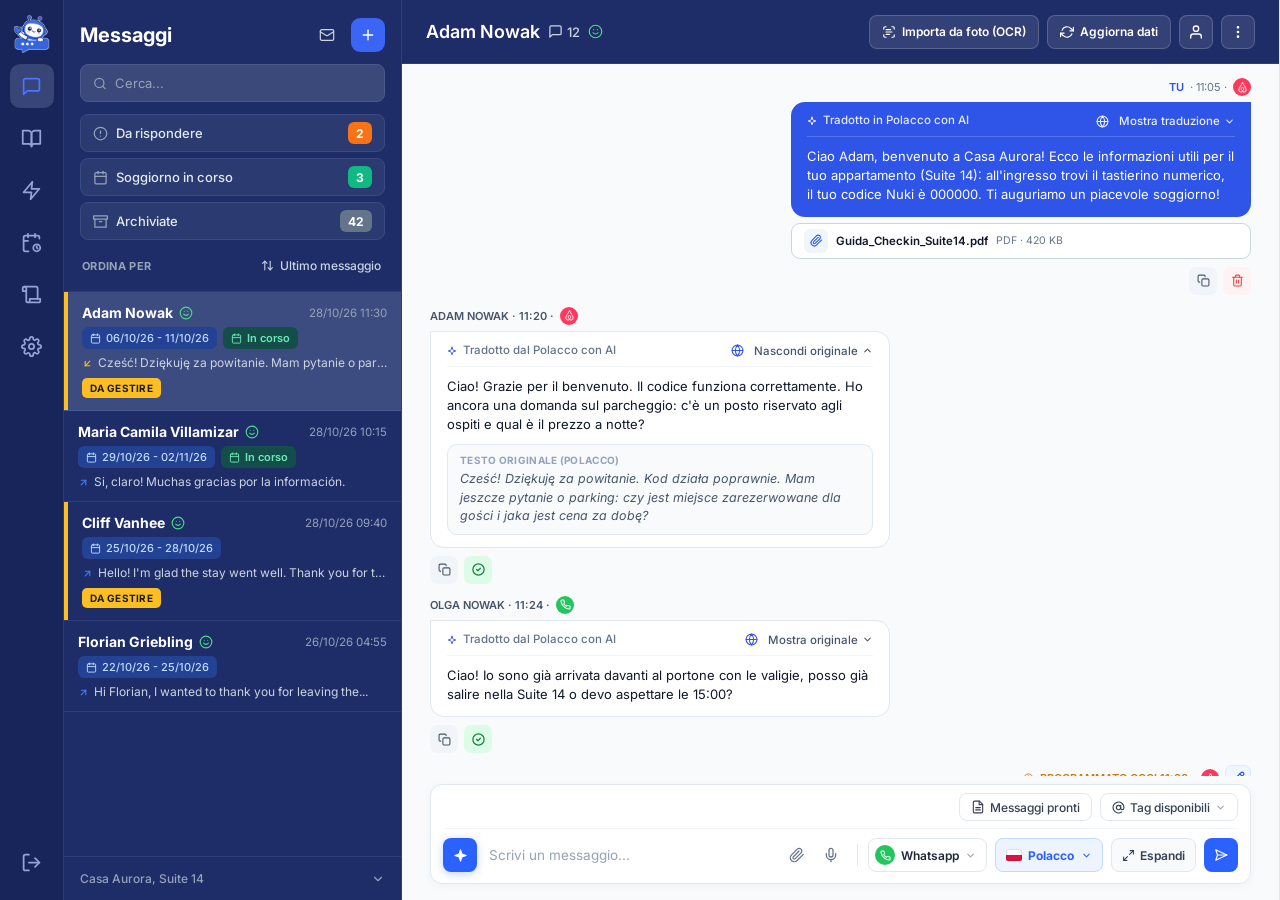
==== commit e747f4ee: "Update mobile color system (dark navy headers + light lists + blue accents)" ====
--- a/poc-antigravity-demo-standalone.html
+++ b/poc-antigravity-demo-standalone.html
@@ -9569,40 +9569,75 @@
    RISPOSTA DIRETTA A SINGOLO OSPITE / MESSAGGIO (HOVER BTN + QUOTE BANNER)
    ========================================================= */
 
-/* Bottoncino "Rispondi" sotto il messaggio ospite (appare all'hover su desktop) */
-.btn-msg-action.reply-hover-btn {
-  width: auto;
-  height: 26px;
-  padding: 0 9px;
-  border-radius: 7px;
+/* Riga bolla ospite + bottone icona Rispondi a destra della bubble */
+.guest-bubble-row {
+  display: flex;
+  align-items: center;
+  gap: 10px;
+  width: 100%;
+}
+
+.btn-bubble-reply-side {
+  width: 38px;
+  height: 38px;
+  border-radius: 10px;
   background: #EEF4FF;
   border: 1px solid #DBEAFE;
   color: #2B62FF;
-  font-size: 11.5px;
-  font-weight: 600;
-  display: inline-flex;
-  align-items: center;
-  gap: 5px;
+  display: inline-flex;
+  align-items: center;
+  justify-content: center;
+  cursor: pointer;
+  flex-shrink: 0;
+  padding: 0;
+  box-shadow: 0 2px 6px rgba(43, 98, 255, 0.08);
   opacity: 0;
   pointer-events: none;
-  transform: translateX(-3px);
-  transition: opacity 0.16s ease, transform 0.16s ease, background 0.15s ease, color 0.15s ease, border-color 0.15s ease;
-}
-
-.blocco-msg.guest:hover .btn-msg-action.reply-hover-btn,
-.btn-msg-action.reply-hover-btn.active,
-.btn-msg-action.reply-hover-btn:focus-visible,
-.figma-mobile .btn-msg-action.reply-hover-btn {
+  transform: translateX(-4px);
+  transition: opacity 0.16s ease, transform 0.16s ease, background 0.15s ease, color 0.15s ease, border-color 0.15s ease, box-shadow 0.15s ease;
+}
+
+.blocco-msg.guest:hover .btn-bubble-reply-side,
+.guest-bubble-row:hover .btn-bubble-reply-side,
+.btn-bubble-reply-side.active,
+.btn-bubble-reply-side:focus-visible {
   opacity: 1;
   pointer-events: auto;
   transform: translateX(0);
 }
 
-.btn-msg-action.reply-hover-btn:hover,
-.btn-msg-action.reply-hover-btn.active {
+/* Da mobile sempre visibile */
+.figma-mobile .btn-bubble-reply-side {
+  opacity: 1 !important;
+  pointer-events: auto !important;
+  transform: translateX(0) !important;
+}
+
+.figma-mobile .guest-bubble-row .bolla-bianca-ospite {
+  flex: 1;
+  min-width: 0;
+  max-width: calc(100% - 48px);
+}
+
+@media (max-width: 960px) {
+  .btn-bubble-reply-side {
+    opacity: 1 !important;
+    pointer-events: auto !important;
+    transform: translateX(0) !important;
+  }
+  .guest-bubble-row .bolla-bianca-ospite {
+    flex: 1;
+    min-width: 0;
+    max-width: calc(100% - 48px);
+  }
+}
+
+.btn-bubble-reply-side:hover,
+.btn-bubble-reply-side.active {
   background: #2B62FF;
   border-color: #2B62FF;
   color: #FFFFFF;
+  box-shadow: 0 4px 10px rgba(43, 98, 255, 0.24);
 }
 
 .blocco-msg.guest.is-reply-target .bolla-bianca-ospite {
@@ -10348,7 +10383,8 @@
   check12: `<svg width="12" height="12" viewBox="0 0 24 24" fill="none" stroke="currentColor" stroke-width="2.4" stroke-linecap="round" stroke-linejoin="round"><polyline points="20 6 9 17 4 12"/></svg>`,
   sparkles12: `<svg width="12" height="12" viewBox="0 0 24 24" fill="none" stroke="currentColor" stroke-width="2.1" stroke-linecap="round" stroke-linejoin="round"><path d="m12 3-1.912 5.813a2 2 0 0 1-1.275 1.275L3 12l5.813 1.912a2 2 0 0 1 1.275 1.275L12 21l1.912-5.813a2 2 0 0 1 1.275-1.275L21 12l-5.813-1.912a2 2 0 0 1-1.275-1.275L12 3Z"/></svg>`,
   refresh: `<svg width="12" height="12" viewBox="0 0 24 24" fill="none" stroke="currentColor" stroke-width="2.1" stroke-linecap="round" stroke-linejoin="round"><path d="M21 12a9 9 0 0 0-9-9 9.75 9.75 0 0 0-6.74 2.74L3 8"/><path d="M3 3v5h5"/><path d="M3 12a9 9 0 0 0 9 9 9.75 9.75 0 0 0 6.74-2.74L21 16"/><path d="M16 16h5v5"/></svg>`,
-  reply14: `<svg width="13" height="13" viewBox="0 0 24 24" fill="none" stroke="currentColor" stroke-width="2.1" stroke-linecap="round" stroke-linejoin="round"><polyline points="9 17 4 12 9 7"/><path d="M20 18v-2a4 4 0 0 0-4-4H4"/></svg>`
+  reply14: `<svg width="13" height="13" viewBox="0 0 24 24" fill="none" stroke="currentColor" stroke-width="2.1" stroke-linecap="round" stroke-linejoin="round"><polyline points="9 17 4 12 9 7"/><path d="M20 18v-2a4 4 0 0 0-4-4H4"/></svg>`,
+  reply18: `<svg width="18" height="18" viewBox="0 0 24 24" fill="none" stroke="currentColor" stroke-width="2.2" stroke-linecap="round" stroke-linejoin="round"><polyline points="9 17 4 12 9 7"/><path d="M20 18v-2a4 4 0 0 0-4-4H4"/></svg>`
 };
 
 // State
@@ -10820,34 +10856,46 @@
         <span class="meta-ch" title="${primaryChannel}">${getChannelBadgeHtml(primaryChannel)}</span>
       </div>
 
-      <!-- Bolla Bianca Ospite (312:7451) -->
-      <div class="bolla-bianca-ospite">
-        ${needsTranslation ? `
-          <div class="bubble-trad-bar guest">
-            <div class="bubble-trad-bar-left">
-              <span class="bubble-trad-sparkle guest">${ICONS.sparkles}</span>
-              <span>Tradotto dal ${conv.langName} con AI</span>
+      <!-- Bolla Bianca Ospite + Bottone Rispondi a destra -->
+      <div class="guest-bubble-row">
+        <div class="bolla-bianca-ospite">
+          ${needsTranslation ? `
+            <div class="bubble-trad-bar guest">
+              <div class="bubble-trad-bar-left">
+                <span class="bubble-trad-sparkle guest">${ICONS.sparkles}</span>
+                <span>Tradotto dal ${conv.langName} con AI</span>
+              </div>
+              <div class="bubble-trad-bar-right">
+                <button type="button" class="bubble-trad-lang-btn guest" title="Lingue" aria-label="Lingue" onclick="showToast('Traduzione automatica AI: ${conv.langName} → Italiano')">
+                  ${ICONS.globe}
+                </button>
+                <button type="button" class="bubble-trad-toggle-btn guest" onclick="toggleGuestTrad()">
+                  <span>${state.guestTradOpen ? 'Nascondi originale' : 'Mostra originale'}</span>
+                  ${state.guestTradOpen ? ICONS.chevronUp : ICONS.chevronDown}
+                </button>
+              </div>
             </div>
-            <div class="bubble-trad-bar-right">
-              <button type="button" class="bubble-trad-lang-btn guest" title="Lingue" aria-label="Lingue" onclick="showToast('Traduzione automatica AI: ${conv.langName} → Italiano')">
-                ${ICONS.globe}
-              </button>
-              <button type="button" class="bubble-trad-toggle-btn guest" onclick="toggleGuestTrad()">
-                <span>${state.guestTradOpen ? 'Nascondi originale' : 'Mostra originale'}</span>
-                ${state.guestTradOpen ? ICONS.chevronUp : ICONS.chevronDown}
-              </button>
+          ` : ''}
+          <div class="testo-ospite-orig">
+            ${needsTranslation ? guestItText : guestOrigText}
+          </div>
+          ${needsTranslation && state.guestTradOpen ? `
+            <div class="bubble-trad-box guest">
+              <div class="bubble-trad-box-lbl">TESTO ORIGINALE (${conv.langName.toUpperCase()})</div>
+              <div class="bubble-trad-box-txt">${guestOrigText}</div>
             </div>
-          </div>
-        ` : ''}
-        <div class="testo-ospite-orig">
-          ${needsTranslation ? guestItText : guestOrigText}
+          ` : ''}
         </div>
-        ${needsTranslation && state.guestTradOpen ? `
-          <div class="bubble-trad-box guest">
-            <div class="bubble-trad-box-lbl">TESTO ORIGINALE (${conv.langName.toUpperCase()})</div>
-            <div class="bubble-trad-box-txt">${guestOrigText}</div>
-          </div>
-        ` : ''}
+
+        <button
+          type="button"
+          class="btn-bubble-reply-side ${isReplyingPrimary ? 'active' : ''}"
+          onclick="setReplyToMessage('guest_primary')"
+          title="Rispondi a ${conv.id === 'adam' ? 'Adam Nowak su Airbnb' : conv.name}"
+          aria-label="Rispondi a ${conv.id === 'adam' ? 'Adam Nowak' : conv.name}"
+        >
+          ${ICONS.reply18}
+        </button>
       </div>
 
       <div class="msg-bottom-actions">
@@ -10855,15 +10903,6 @@
           ${ICONS.copy}
         </button>
         ${renderMsgReadAction(conv, 'guest')}
-        <button
-          type="button"
-          class="btn-msg-action reply-hover-btn ${isReplyingPrimary ? 'active' : ''}"
-          onclick="setReplyToMessage('guest_primary')"
-          title="Rispondi a ${conv.id === 'adam' ? 'Adam Nowak su Airbnb' : conv.name}"
-        >
-          ${ICONS.reply14}
-          <span>Rispondi${conv.id === 'adam' ? ' ad Adam' : ''}</span>
-        </button>
       </div>
     </div>
 
@@ -10875,31 +10914,43 @@
           <span class="meta-ch" title="WhatsApp">${getChannelBadgeHtml('WhatsApp')}</span>
         </div>
 
-        <div class="bolla-bianca-ospite">
-          <div class="bubble-trad-bar guest">
-            <div class="bubble-trad-bar-left">
-              <span class="bubble-trad-sparkle guest">${ICONS.sparkles}</span>
-              <span>Tradotto dal ${conv.langName} con AI</span>
+        <div class="guest-bubble-row">
+          <div class="bolla-bianca-ospite">
+            <div class="bubble-trad-bar guest">
+              <div class="bubble-trad-bar-left">
+                <span class="bubble-trad-sparkle guest">${ICONS.sparkles}</span>
+                <span>Tradotto dal ${conv.langName} con AI</span>
+              </div>
+              <div class="bubble-trad-bar-right">
+                <button type="button" class="bubble-trad-lang-btn guest" title="Lingue" aria-label="Lingue" onclick="showToast('Traduzione automatica AI: ${conv.langName} → Italiano')">
+                  ${ICONS.globe}
+                </button>
+                <button type="button" class="bubble-trad-toggle-btn guest" onclick="toggleOlgaTrad()">
+                  <span>${state.olgaTradOpen ? 'Nascondi originale' : 'Mostra originale'}</span>
+                  ${state.olgaTradOpen ? ICONS.chevronUp : ICONS.chevronDown}
+                </button>
+              </div>
             </div>
-            <div class="bubble-trad-bar-right">
-              <button type="button" class="bubble-trad-lang-btn guest" title="Lingue" aria-label="Lingue" onclick="showToast('Traduzione automatica AI: ${conv.langName} → Italiano')">
-                ${ICONS.globe}
-              </button>
-              <button type="button" class="bubble-trad-toggle-btn guest" onclick="toggleOlgaTrad()">
-                <span>${state.olgaTradOpen ? 'Nascondi originale' : 'Mostra originale'}</span>
-                ${state.olgaTradOpen ? ICONS.chevronUp : ICONS.chevronDown}
-              </button>
+            <div class="testo-ospite-orig">
+              ${olgaItText}
             </div>
+            ${state.olgaTradOpen ? `
+              <div class="bubble-trad-box guest">
+                <div class="bubble-trad-box-lbl">TESTO ORIGINALE (${conv.langName.toUpperCase()})</div>
+                <div class="bubble-trad-box-txt">${olgaOrigText}</div>
+              </div>
+            ` : ''}
           </div>
-          <div class="testo-ospite-orig">
-            ${olgaItText}
-          </div>
-          ${state.olgaTradOpen ? `
-            <div class="bubble-trad-box guest">
-              <div class="bubble-trad-box-lbl">TESTO ORIGINALE (${conv.langName.toUpperCase()})</div>
-              <div class="bubble-trad-box-txt">${olgaOrigText}</div>
-            </div>
-          ` : ''}
+
+          <button
+            type="button"
+            class="btn-bubble-reply-side ${isReplyingOlga ? 'active' : ''}"
+            onclick="setReplyToMessage('guest_olga')"
+            title="Rispondi a Olga Nowak su WhatsApp"
+            aria-label="Rispondi a Olga Nowak"
+          >
+            ${ICONS.reply18}
+          </button>
         </div>
 
         <div class="msg-bottom-actions">
@@ -10907,15 +10958,6 @@
             ${ICONS.copy}
           </button>
           ${renderMsgReadAction(conv, 'olga')}
-          <button
-            type="button"
-            class="btn-msg-action reply-hover-btn ${isReplyingOlga ? 'active' : ''}"
-            onclick="setReplyToMessage('guest_olga')"
-            title="Rispondi a Olga Nowak su WhatsApp"
-          >
-            ${ICONS.reply14}
-            <span>Rispondi a Olga</span>
-          </button>
         </div>
       </div>
     ` : ''}
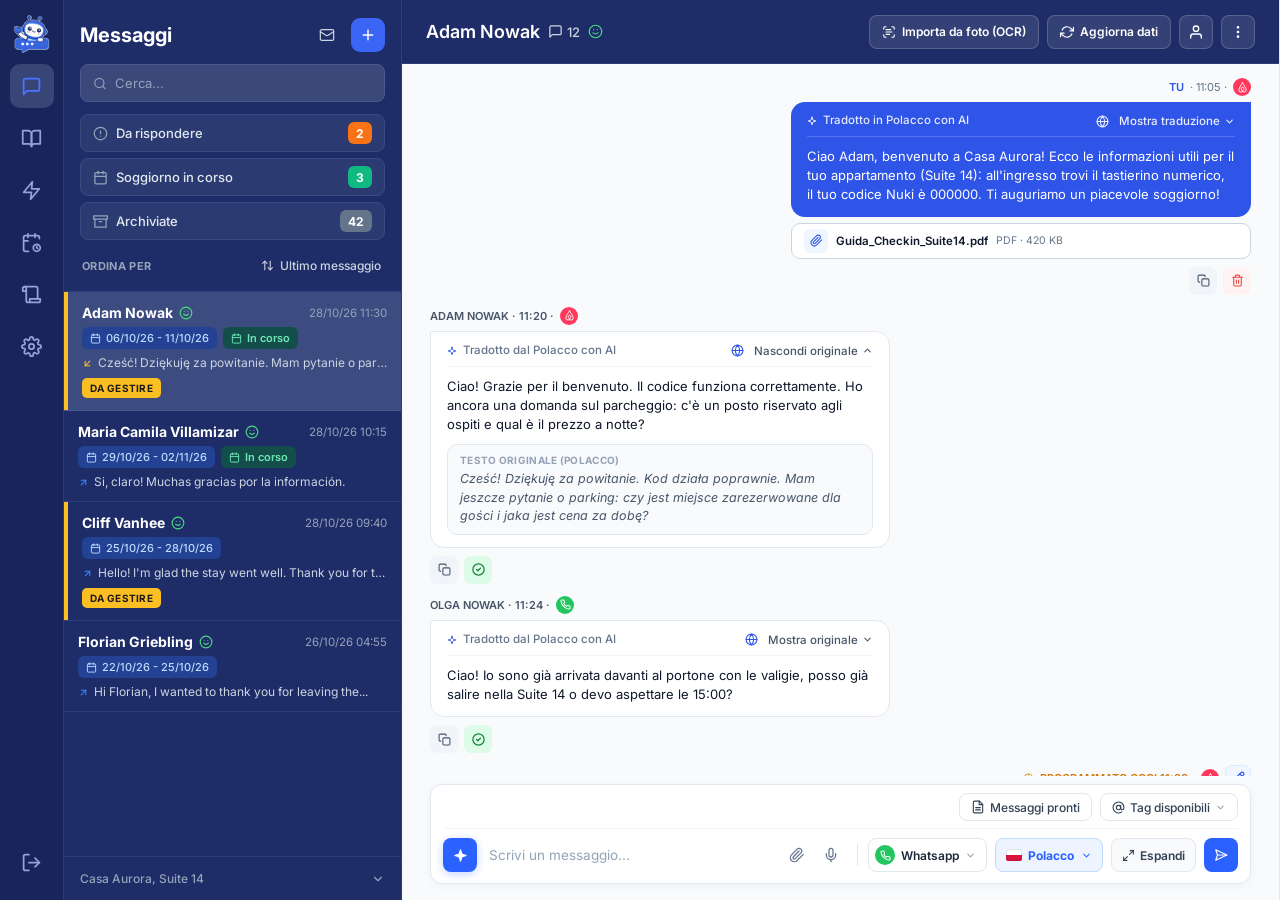
==== commit 351b8a25: "Update mobile color system (dark navy headers + light lists + blue accents)" ====
--- a/poc-antigravity-demo-standalone.html
+++ b/poc-antigravity-demo-standalone.html
@@ -9573,33 +9573,31 @@
 .guest-bubble-row {
   display: flex;
   align-items: center;
-  gap: 10px;
+  gap: 8px;
   width: 100%;
 }
 
 .btn-bubble-reply-side {
-  width: 38px;
-  height: 38px;
-  border-radius: 10px;
-  background: #EEF4FF;
-  border: 1px solid #DBEAFE;
-  color: #2B62FF;
+  width: 32px;
+  height: 32px;
+  border-radius: 8px;
+  background: #F1F5F9;
+  border: 1px solid #E2E8F0;
+  color: #475569;
   display: inline-flex;
   align-items: center;
   justify-content: center;
   cursor: pointer;
   flex-shrink: 0;
   padding: 0;
-  box-shadow: 0 2px 6px rgba(43, 98, 255, 0.08);
   opacity: 0;
   pointer-events: none;
-  transform: translateX(-4px);
-  transition: opacity 0.16s ease, transform 0.16s ease, background 0.15s ease, color 0.15s ease, border-color 0.15s ease, box-shadow 0.15s ease;
+  transform: translateX(-3px);
+  transition: opacity 0.15s ease, transform 0.15s ease, background 0.15s ease, color 0.15s ease, border-color 0.15s ease;
 }
 
 .blocco-msg.guest:hover .btn-bubble-reply-side,
 .guest-bubble-row:hover .btn-bubble-reply-side,
-.btn-bubble-reply-side.active,
 .btn-bubble-reply-side:focus-visible {
   opacity: 1;
   pointer-events: auto;
@@ -9616,7 +9614,7 @@
 .figma-mobile .guest-bubble-row .bolla-bianca-ospite {
   flex: 1;
   min-width: 0;
-  max-width: calc(100% - 48px);
+  max-width: calc(100% - 42px);
 }
 
 @media (max-width: 960px) {
@@ -9628,16 +9626,14 @@
   .guest-bubble-row .bolla-bianca-ospite {
     flex: 1;
     min-width: 0;
-    max-width: calc(100% - 48px);
+    max-width: calc(100% - 42px);
   }
 }
 
-.btn-bubble-reply-side:hover,
-.btn-bubble-reply-side.active {
-  background: #2B62FF;
-  border-color: #2B62FF;
-  color: #FFFFFF;
-  box-shadow: 0 4px 10px rgba(43, 98, 255, 0.24);
+.btn-bubble-reply-side:hover {
+  background: #E2E8F0;
+  border-color: #CBD5E1;
+  color: #1E293B;
 }
 
 .blocco-msg.guest.is-reply-target .bolla-bianca-ospite {
@@ -10384,7 +10380,7 @@
   sparkles12: `<svg width="12" height="12" viewBox="0 0 24 24" fill="none" stroke="currentColor" stroke-width="2.1" stroke-linecap="round" stroke-linejoin="round"><path d="m12 3-1.912 5.813a2 2 0 0 1-1.275 1.275L3 12l5.813 1.912a2 2 0 0 1 1.275 1.275L12 21l1.912-5.813a2 2 0 0 1 1.275-1.275L21 12l-5.813-1.912a2 2 0 0 1-1.275-1.275L12 3Z"/></svg>`,
   refresh: `<svg width="12" height="12" viewBox="0 0 24 24" fill="none" stroke="currentColor" stroke-width="2.1" stroke-linecap="round" stroke-linejoin="round"><path d="M21 12a9 9 0 0 0-9-9 9.75 9.75 0 0 0-6.74 2.74L3 8"/><path d="M3 3v5h5"/><path d="M3 12a9 9 0 0 0 9 9 9.75 9.75 0 0 0 6.74-2.74L21 16"/><path d="M16 16h5v5"/></svg>`,
   reply14: `<svg width="13" height="13" viewBox="0 0 24 24" fill="none" stroke="currentColor" stroke-width="2.1" stroke-linecap="round" stroke-linejoin="round"><polyline points="9 17 4 12 9 7"/><path d="M20 18v-2a4 4 0 0 0-4-4H4"/></svg>`,
-  reply18: `<svg width="18" height="18" viewBox="0 0 24 24" fill="none" stroke="currentColor" stroke-width="2.2" stroke-linecap="round" stroke-linejoin="round"><polyline points="9 17 4 12 9 7"/><path d="M20 18v-2a4 4 0 0 0-4-4H4"/></svg>`
+  reply18: `<svg width="15" height="15" viewBox="0 0 24 24" fill="none" stroke="currentColor" stroke-width="2.1" stroke-linecap="round" stroke-linejoin="round"><polyline points="9 17 4 12 9 7"/><path d="M20 18v-2a4 4 0 0 0-4-4H4"/></svg>`
 };
 
 // State
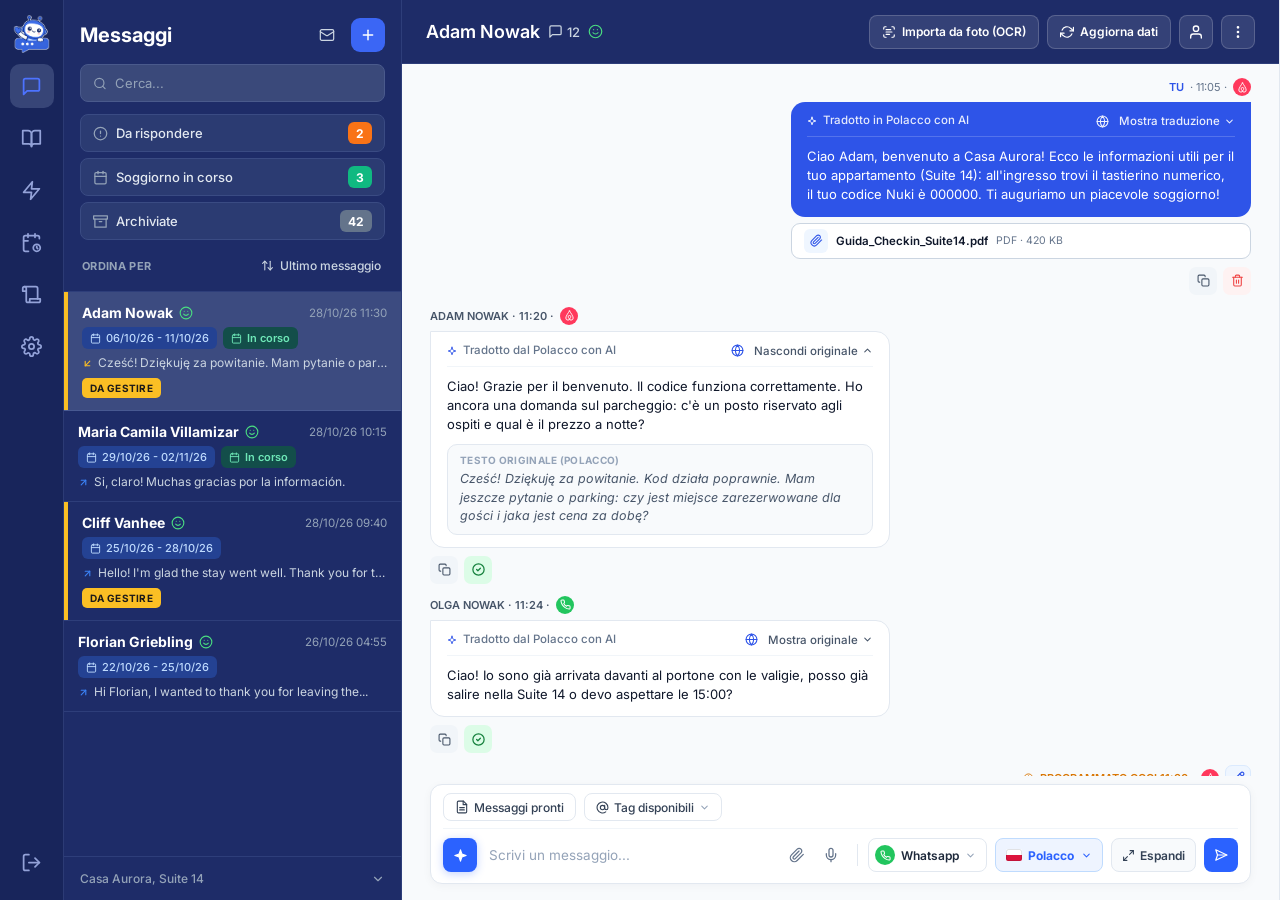
==== commit 8e7a523b: "Align Messaggi pronti and Tag disponibili pills to the left of the composer Co-Authored-By: Claude S" ====
--- a/poc-antigravity-demo-standalone.html
+++ b/poc-antigravity-demo-standalone.html
@@ -5202,7 +5202,7 @@
 .bc-collapsed-top-strip {
   display: flex;
   align-items: center;
-  justify-content: flex-end;
+  justify-content: flex-start;
   gap: 8px;
   padding-bottom: 7px;
   border-bottom: 1px solid #F1F5F9;
@@ -5211,14 +5211,14 @@
 .bc-collapsed-top-strip .bc-header-pills {
   display: inline-flex;
   align-items: center;
-  justify-content: flex-end;
-  margin-left: auto;
+  justify-content: flex-start;
+  margin-right: auto;
   gap: 8px;
   flex-wrap: wrap;
 }
 
 .bc-header > .bc-header-pills {
-  margin-left: auto;
+  margin-left: 0;
 }
 
 .bc-upper-drawer.collapsed-drawer {
@@ -10778,13 +10778,14 @@
   const olgaOrigText = 'Cześć! Jestem już przed bramą z walizkami, czy mogę już wejść do Suite 14, czy muszę poczekać do 15:00?';
   const olgaItText = 'Ciao! Io sono già arrivata davanti al portone con le valigie, posso già salire nella Suite 14 o devo aspettare le 15:00?';
 
-  const primarySenderLabel = conv.id === 'adam'
+  const isMultiGuestChat = conv.id === 'adam';
+  const primarySenderLabel = isMultiGuestChat
     ? 'ADAM NOWAK · 11:20 ·'
     : `${conv.name.toUpperCase()} · 11:20 ·`;
-  const primaryChannel = conv.id === 'adam' ? 'Airbnb' : conv.channel;
-
-  const isReplyingPrimary = state.replyingTo && state.replyingTo.convId === conv.id && state.replyingTo.id === 'guest_primary';
-  const isReplyingOlga = state.replyingTo && state.replyingTo.convId === conv.id && state.replyingTo.id === 'guest_olga';
+  const primaryChannel = isMultiGuestChat ? 'Airbnb' : conv.channel;
+
+  const isReplyingPrimary = isMultiGuestChat && state.replyingTo && state.replyingTo.convId === conv.id && state.replyingTo.id === 'guest_primary';
+  const isReplyingOlga = isMultiGuestChat && state.replyingTo && state.replyingTo.convId === conv.id && state.replyingTo.id === 'guest_olga';
 
   const messagesHtml = `
     <!-- Blocco Msg 1 Host (312:7429) -->
@@ -10883,15 +10884,17 @@
           ` : ''}
         </div>
 
-        <button
-          type="button"
-          class="btn-bubble-reply-side ${isReplyingPrimary ? 'active' : ''}"
-          onclick="setReplyToMessage('guest_primary')"
-          title="Rispondi a ${conv.id === 'adam' ? 'Adam Nowak su Airbnb' : conv.name}"
-          aria-label="Rispondi a ${conv.id === 'adam' ? 'Adam Nowak' : conv.name}"
-        >
-          ${ICONS.reply18}
-        </button>
+        ${isMultiGuestChat ? `
+          <button
+            type="button"
+            class="btn-bubble-reply-side"
+            onclick="setReplyToMessage('guest_primary')"
+            title="Rispondi a Adam Nowak su Airbnb"
+            aria-label="Rispondi a Adam Nowak"
+          >
+            ${ICONS.reply18}
+          </button>
+        ` : ''}
       </div>
 
       <div class="msg-bottom-actions">
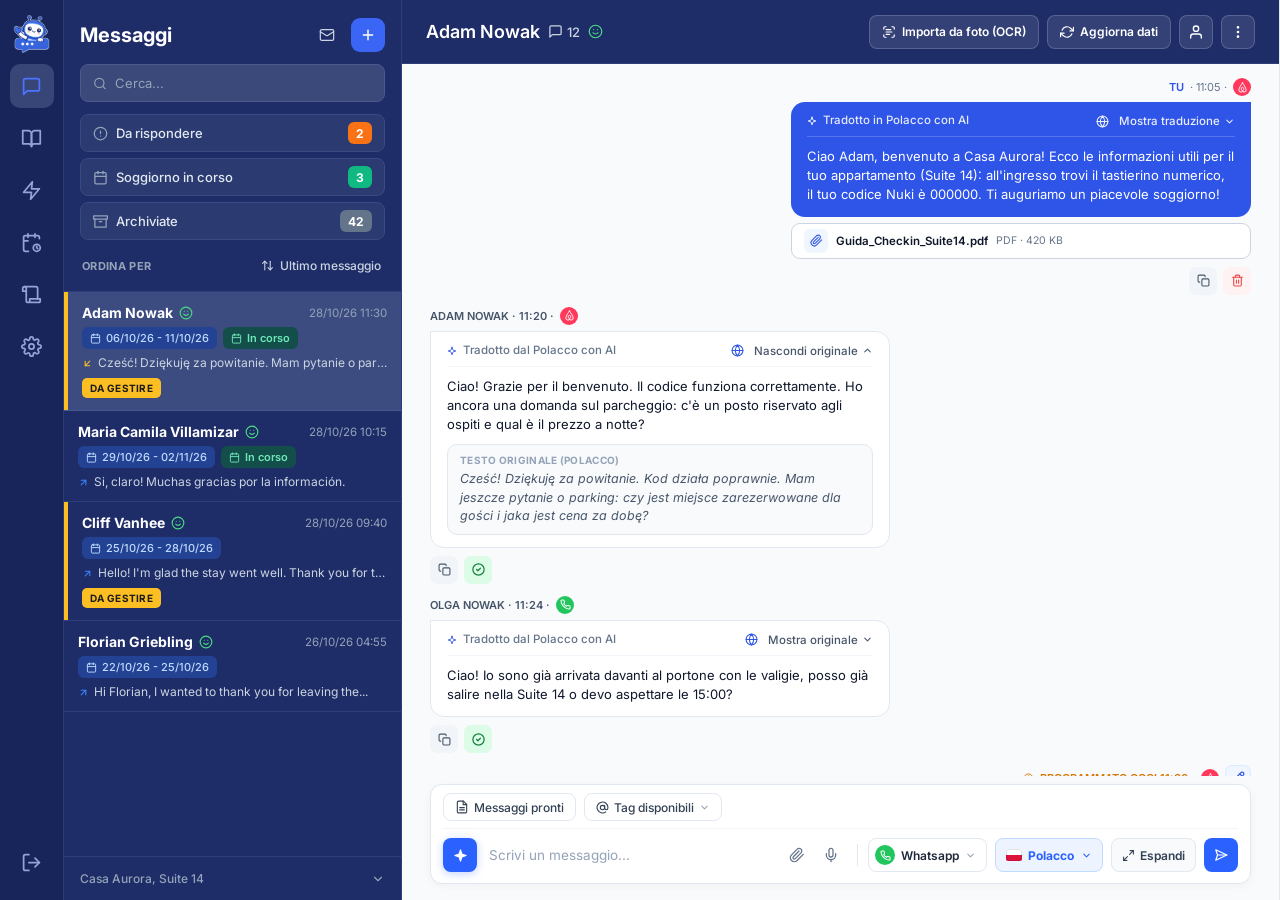
==== commit 5e7396fb: "Add drag handle to resize expanded composer height Co-Authored-By: Claude Sonnet 5.5 <noreply@anthro" ====
--- a/poc-antigravity-demo-standalone.html
+++ b/poc-antigravity-demo-standalone.html
@@ -4516,6 +4516,39 @@
   padding: 8px 12px 12px 12px;
 }
 
+/* Maniglia di ridimensionamento in altezza (solo desktop) */
+.bc-resize-handle {
+  position: absolute;
+  top: -8px;
+  left: 50%;
+  transform: translateX(-50%);
+  width: 96px;
+  height: 18px;
+  display: flex;
+  align-items: center;
+  justify-content: center;
+  cursor: ns-resize;
+  touch-action: none;
+  z-index: 5;
+}
+
+.bc-resize-grip {
+  width: 44px;
+  height: 5px;
+  border-radius: 999px;
+  background: #CBD5E1;
+  transition: background 0.15s, width 0.15s;
+}
+
+.bc-resize-handle:hover .bc-resize-grip {
+  background: #2B62FF;
+  width: 56px;
+}
+
+.bottom-composer-wrap.mobile .bc-resize-handle {
+  display: none;
+}
+
 .bottom-composer-wrap.mobile.is-expanded {
   height: calc(100% - 96px);
 }
@@ -5237,14 +5270,20 @@
 .bc-collapsed-input {
   flex: 1;
   min-width: 120px;
-  height: 34px;
+  min-height: 34px;
+  max-height: 140px;
   border: none;
   outline: none;
   background: transparent;
   font-family: 'Inter', sans-serif;
   font-size: 13.5px;
+  line-height: 20px;
   color: #0F172A;
-  padding: 0 4px;
+  padding: 7px 4px;
+  box-sizing: border-box;
+  resize: none;
+  overflow-y: auto;
+  align-self: center;
 }
 
 .bc-collapsed-input::placeholder {
@@ -9109,7 +9148,8 @@
 }
 
 .bottom-composer-wrap.mobile .bc-collapsed-input {
-  height: 40px;
+  min-height: 40px;
+  padding: 10px 4px;
   font-size: 14px;
 }
 
@@ -11767,14 +11807,13 @@
               </svg>
             </button>
 
-            <input
-              type="text"
+            <textarea
+              rows="1"
               class="bc-collapsed-input"
               placeholder="Scrivi un messaggio..."
-              value="${draftVal.replace(/"/g, '&quot;').replace(/\n/g, ' ')}"
-              oninput="handleComposerInput(this.value)"
-              onkeydown="if(event.key==='Enter')sendReplyNow()"
-            />
+              oninput="autoGrowCollapsedInput(this);handleComposerInput(this.value)"
+              onkeydown="if(event.key==='Enter'&&!event.shiftKey){event.preventDefault();sendReplyNow();}"
+            >${draftVal.replace(/&/g, '&amp;').replace(/</g, '&lt;')}</textarea>
 
             <div class="bc-collapsed-quick-tools">
               <button type="button" class="bc-icon-btn" onclick="toggleAttachFile()" title="Allega file">
@@ -11821,6 +11860,10 @@
     // EXPANDED MODE (1:1 with screenshot 1 + Template & Tag disponibili in the upper part)
     html = `
       <div class="bc-expanded">
+        <!-- Maniglia per ridimensionare in altezza (desktop) -->
+        <div class="bc-resize-handle" onpointerdown="startComposerResize(event)" ondblclick="resetComposerHeight()" title="Trascina per ridimensionare in altezza (doppio clic per reimpostare)">
+          <span class="bc-resize-grip"></span>
+        </div>
         <!-- Popovers anchored above the composer -->
         ${state.bcMoreOpen ? `
           <div class="bc-floating-popover more-pop">
@@ -12023,6 +12066,7 @@
 
   if (deskComp) {
     deskComp.classList.toggle('is-expanded', !!state.composerExpanded);
+    deskComp.style.height = (state.composerExpanded && state.composerHeight) ? state.composerHeight + 'px' : '';
     deskComp.innerHTML = html;
   }
   if (mobComp) {
@@ -12032,6 +12076,51 @@
   if (state.bcTransOpen) {
     requestAnimationFrame(autoResizeTransTextarea);
   }
+  requestAnimationFrame(() => {
+    document.querySelectorAll('.bc-collapsed-input').forEach(autoGrowCollapsedInput);
+  });
+}
+
+// Ridimensionamento in altezza del composer espanso (desktop): trascina la maniglia in alto
+function startComposerResize(e) {
+  const wrap = document.getElementById('desktopBottomComposer');
+  if (!wrap || !wrap.parentElement) return;
+  e.preventDefault();
+  const startY = e.clientY;
+  const startH = wrap.getBoundingClientRect().height;
+  const maxH = wrap.parentElement.clientHeight - 24;
+  const minH = 240;
+  const prevTransition = wrap.style.transition;
+  wrap.style.transition = 'none';
+  document.body.style.userSelect = 'none';
+  document.body.style.cursor = 'ns-resize';
+  const onMove = ev => {
+    const h = Math.max(minH, Math.min(maxH, startH + (startY - ev.clientY)));
+    state.composerHeight = Math.round(h);
+    wrap.style.height = state.composerHeight + 'px';
+  };
+  const onUp = () => {
+    document.removeEventListener('pointermove', onMove);
+    document.removeEventListener('pointerup', onUp);
+    wrap.style.transition = prevTransition;
+    document.body.style.userSelect = '';
+    document.body.style.cursor = '';
+  };
+  document.addEventListener('pointermove', onMove);
+  document.addEventListener('pointerup', onUp);
+}
+
+function resetComposerHeight() {
+  state.composerHeight = null;
+  const wrap = document.getElementById('desktopBottomComposer');
+  if (wrap) wrap.style.height = '';
+}
+
+// Il composer ridotto cresce in altezza quando il testo supera la larghezza (max ~6 righe)
+function autoGrowCollapsedInput(el) {
+  if (!el || el.offsetParent === null) return;
+  el.style.height = 'auto';
+  el.style.height = Math.min(el.scrollHeight, 140) + 'px';
 }
 
 function autoResizeTransTextarea() {
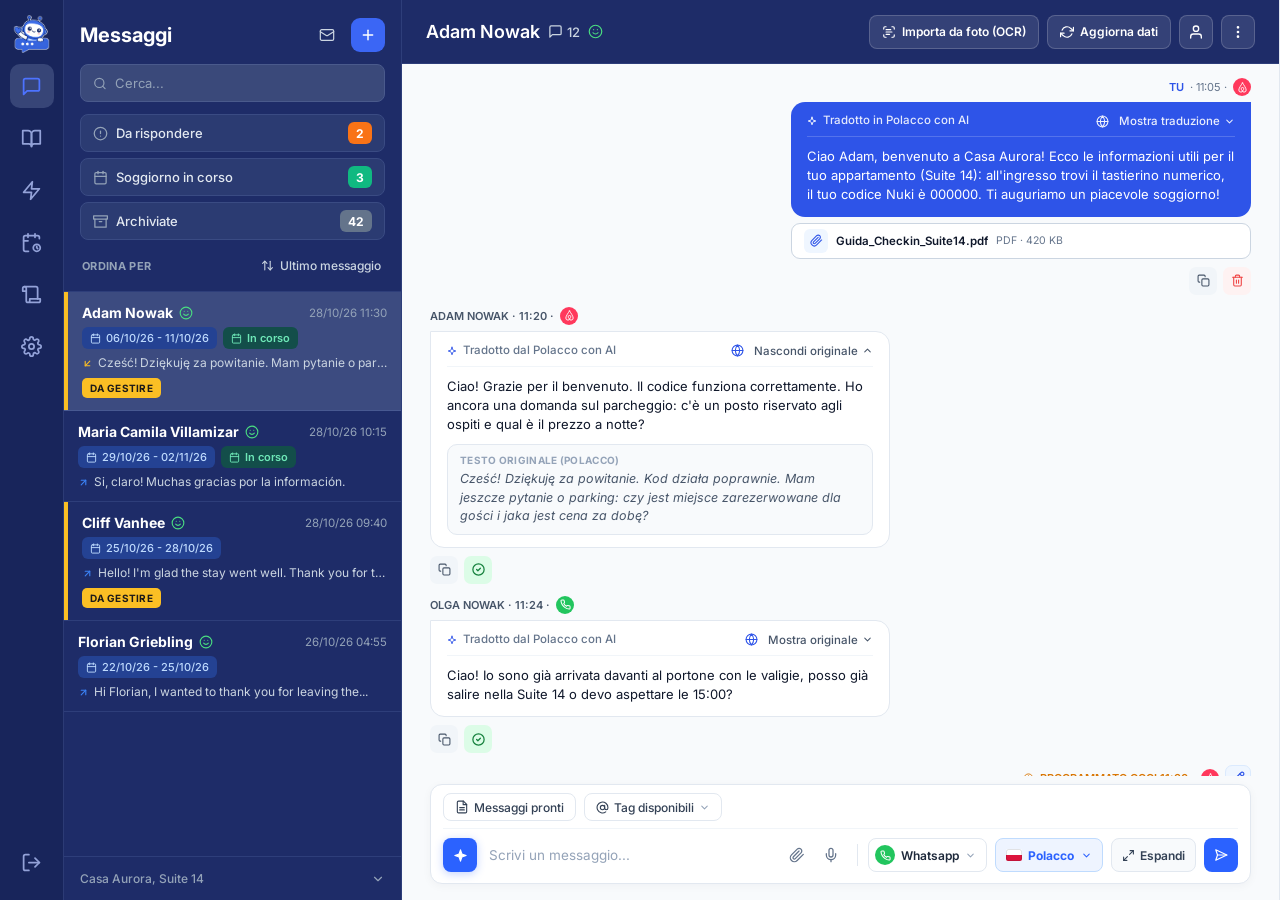
==== commit b873fd44: "Hide visible grip on composer resize handle Co-Authored-By: Claude Sonnet 5.5 <noreply@anthropic.com" ====
--- a/poc-antigravity-demo-standalone.html
+++ b/poc-antigravity-demo-standalone.html
@@ -4533,16 +4533,7 @@
 }
 
 .bc-resize-grip {
-  width: 44px;
-  height: 5px;
-  border-radius: 999px;
-  background: #CBD5E1;
-  transition: background 0.15s, width 0.15s;
-}
-
-.bc-resize-handle:hover .bc-resize-grip {
-  background: #2B62FF;
-  width: 56px;
+  display: none;
 }
 
 .bottom-composer-wrap.mobile .bc-resize-handle {
